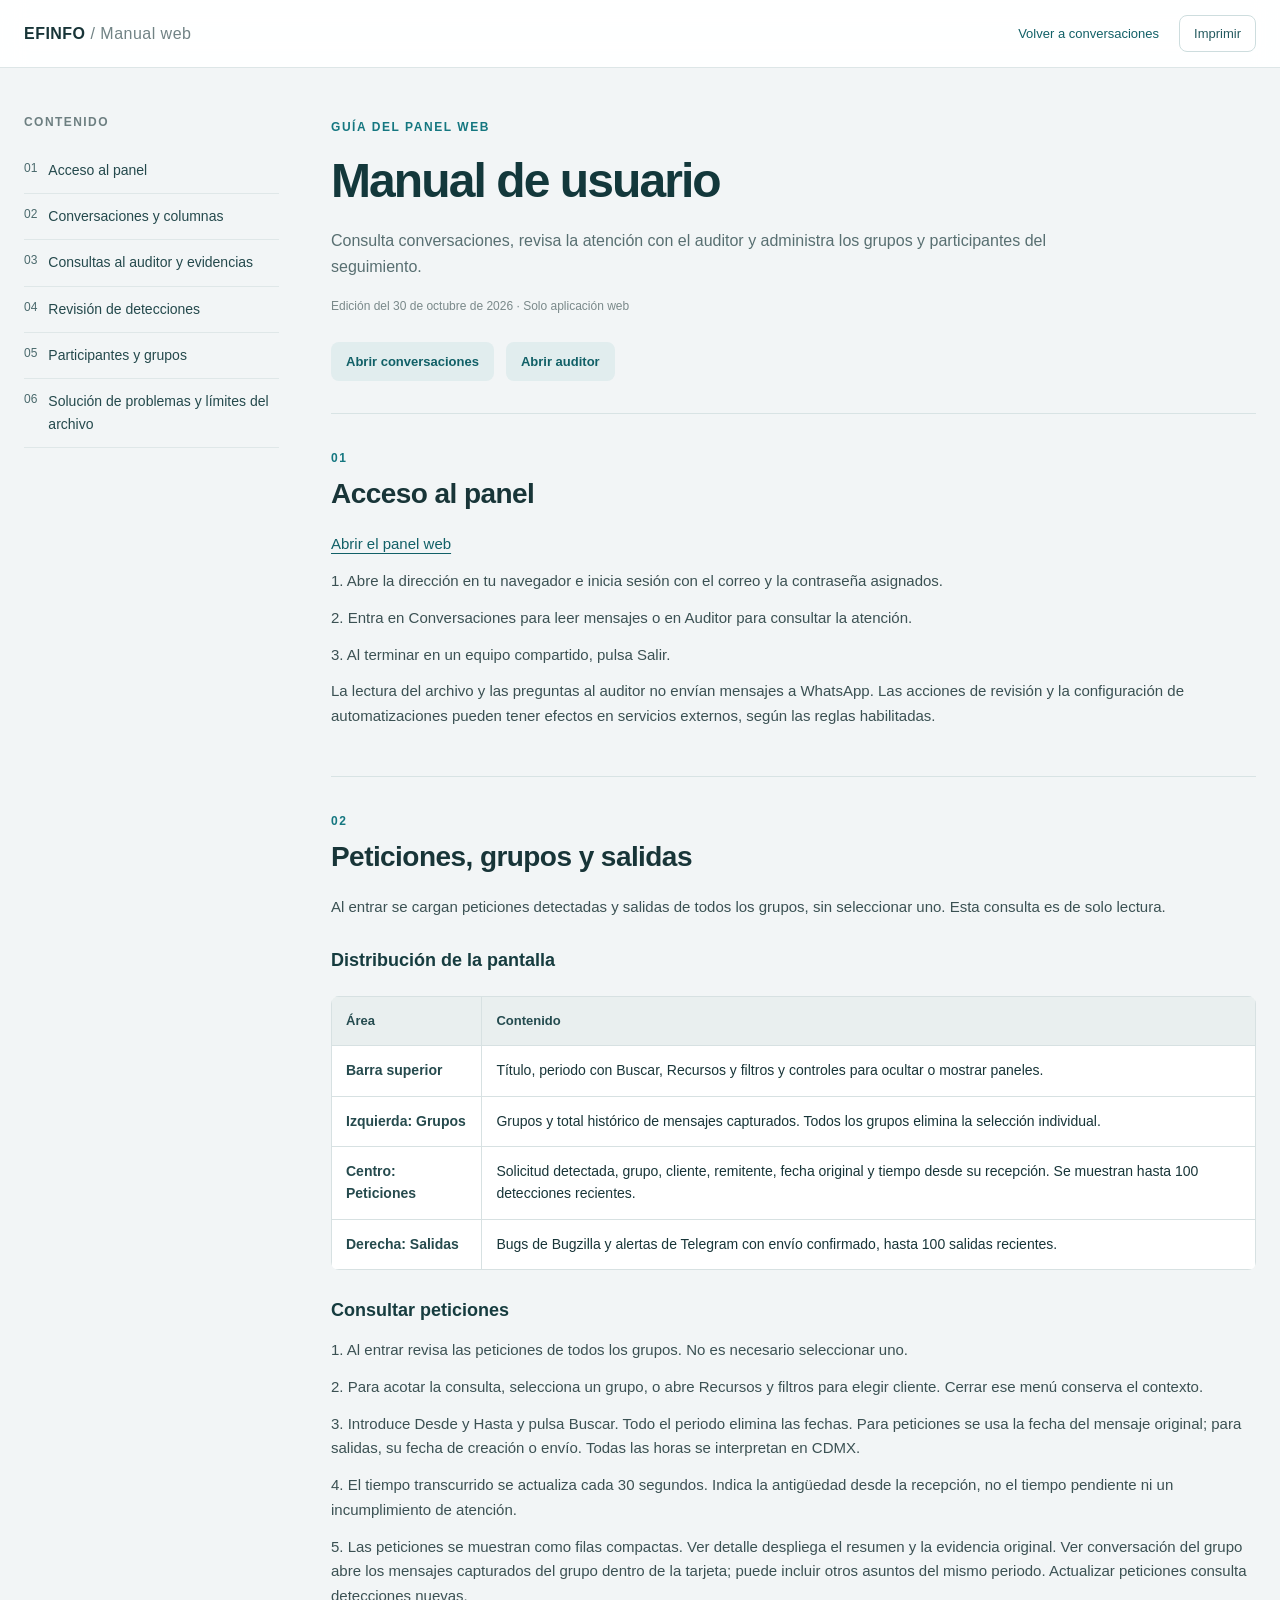
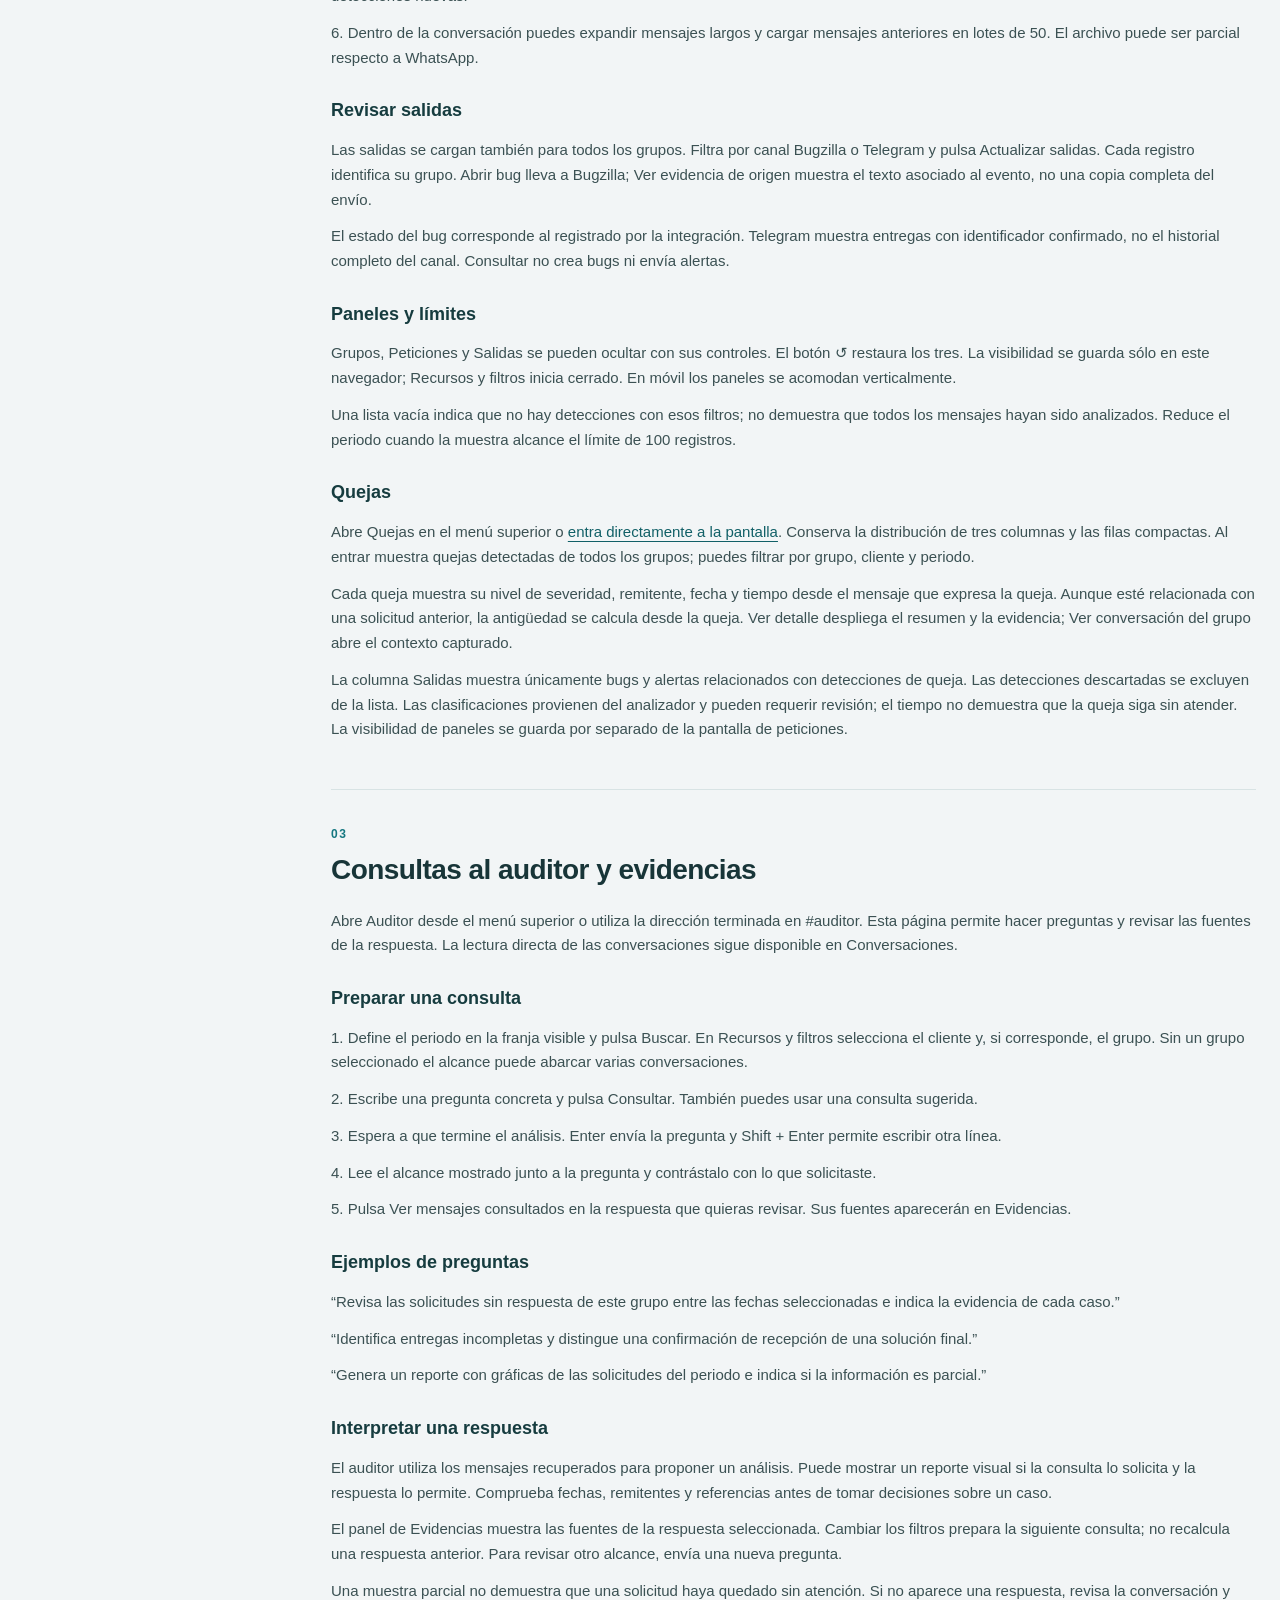
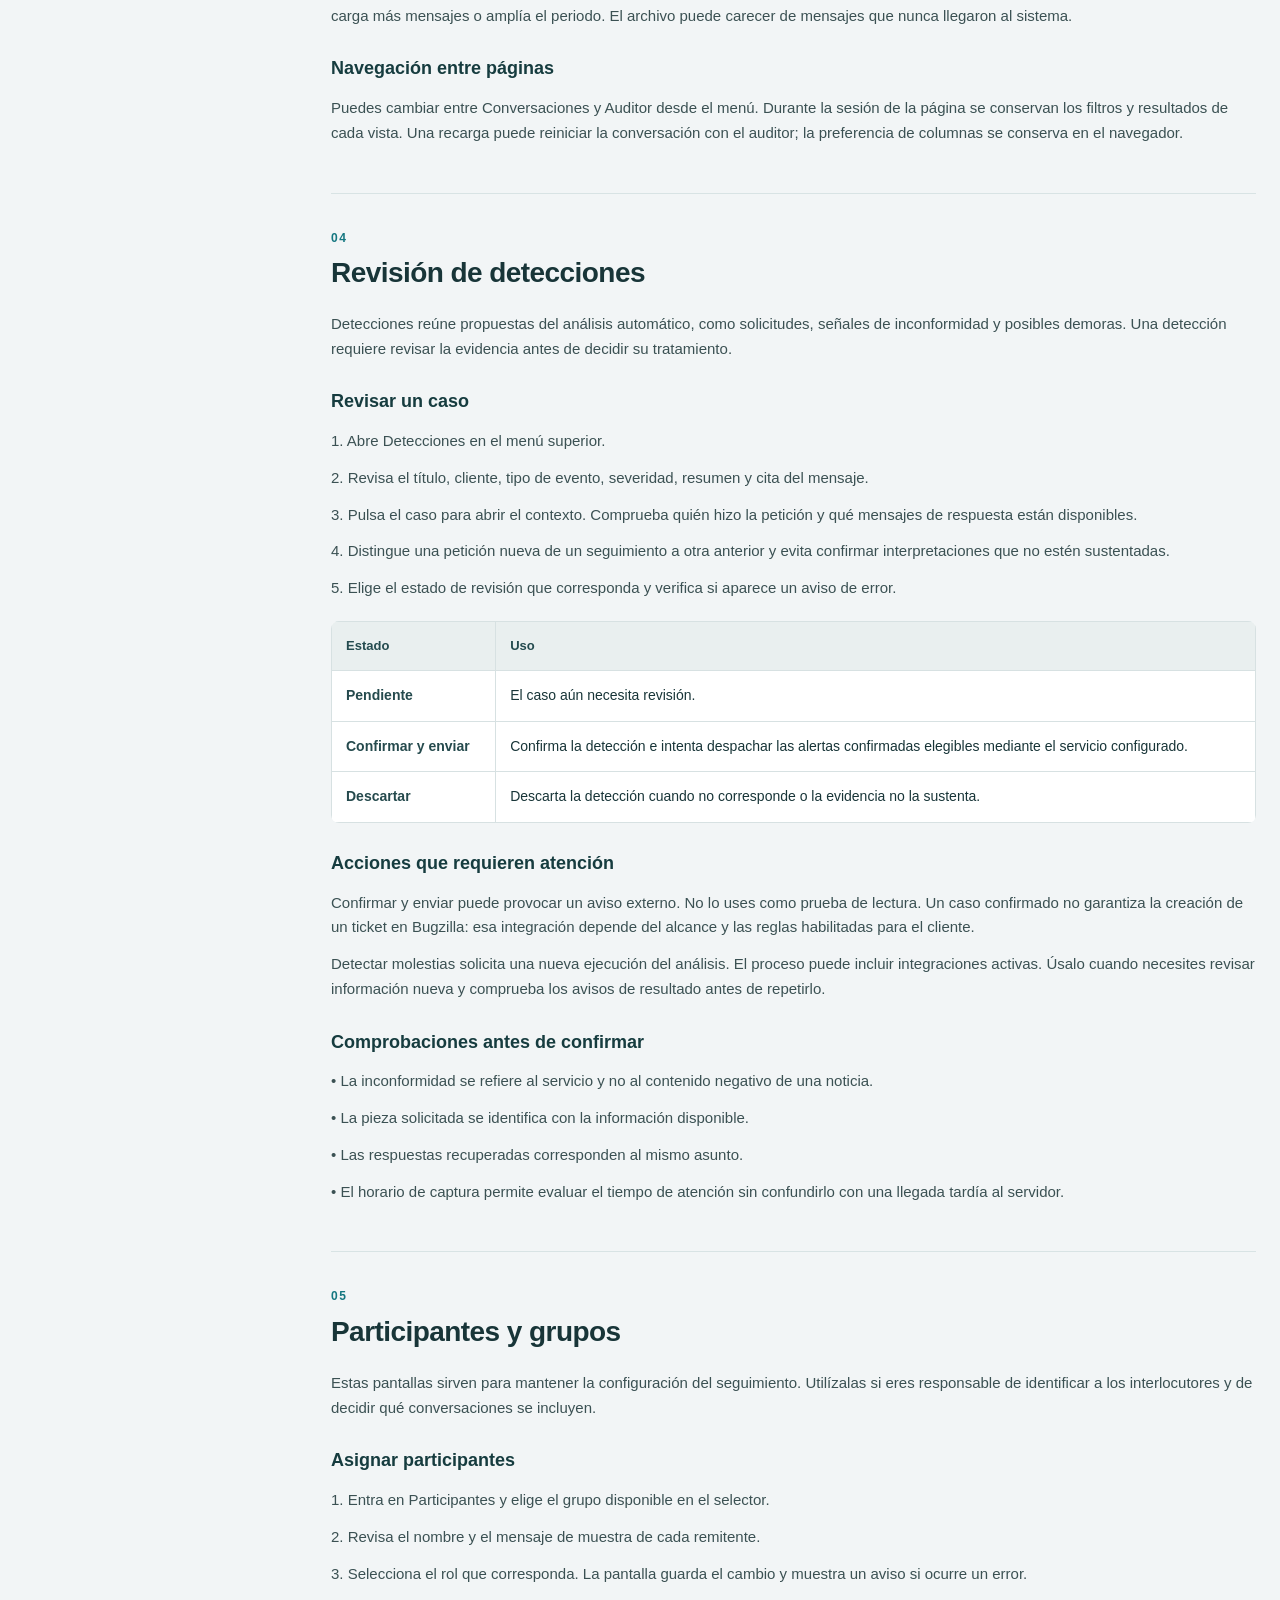
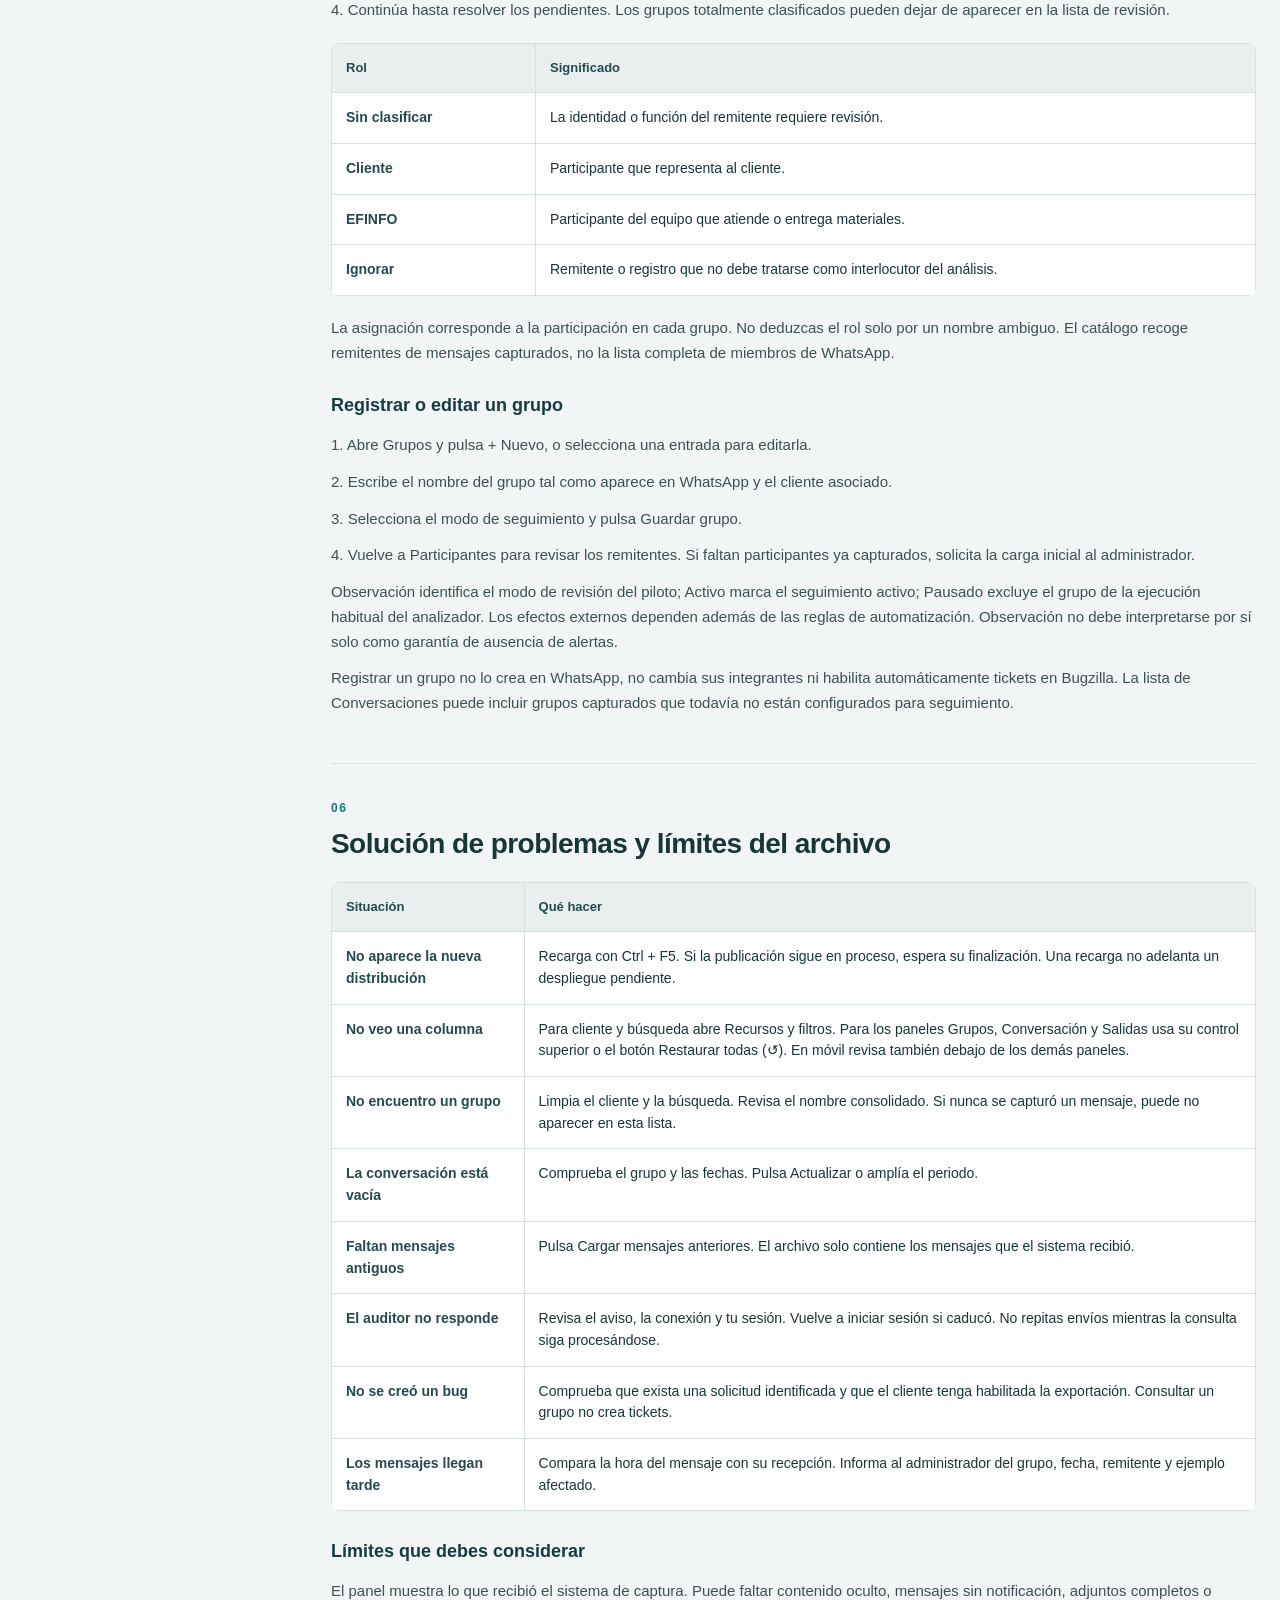
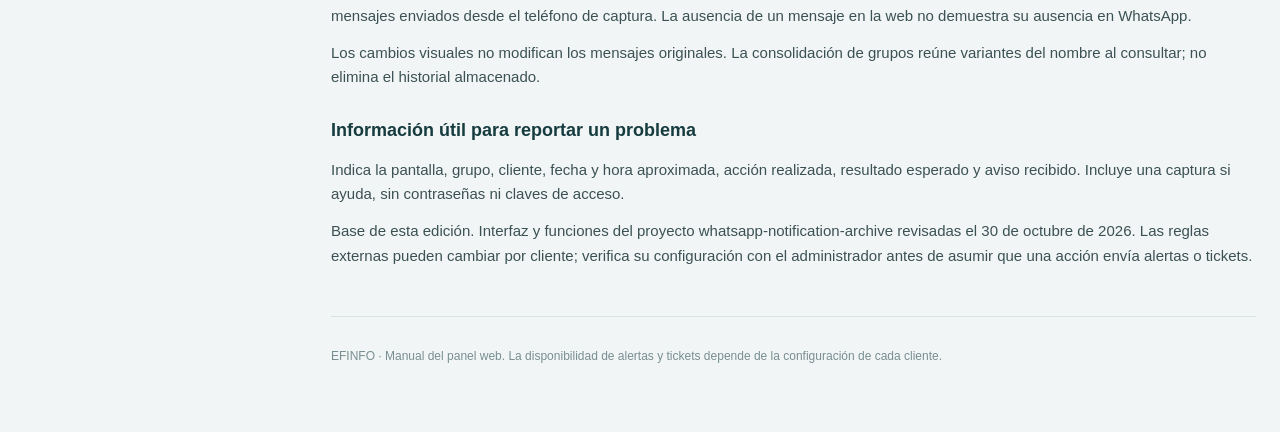
==== manual.html @ 43c1fde4 "Publish complaints screen and updated manual" ====
<!doctype html>
<html lang="es"><head><meta charset="utf-8"><meta name="viewport" content="width=device-width,initial-scale=1"><meta name="description" content="Manual de usuario del panel web EFINFO de conversaciones y auditoría de atención."><title>Manual de usuario web · EFINFO</title>
<style>
:root{font-family:Inter,Segoe UI,Arial,sans-serif;color:#183538;background:#f2f5f6;line-height:1.65;scroll-behavior:smooth;scroll-padding-top:90px}*{box-sizing:border-box}body{margin:0}a{color:#116067;text-underline-offset:4px}button{font:inherit;cursor:pointer}a:focus-visible,button:focus-visible,summary:focus-visible,[tabindex]:focus-visible{outline:3px solid #127b84;outline-offset:4px}.skip{position:absolute;left:-9999px}.skip:focus{left:20px;top:12px;background:#fff;z-index:10;padding:10px}.topbar{position:sticky;top:0;z-index:3;background:#ffffffed;backdrop-filter:blur(12px);border-bottom:1px solid #dde6e7;padding:15px max(24px,calc((100vw - 1320px)/2));display:flex;align-items:center;justify-content:space-between;gap:20px}.brand{font-weight:800;letter-spacing:.03em}.topbar a{font-size:13px;text-decoration:none}.topbar div:last-child{display:flex;gap:20px;align-items:center}.print{border:1px solid #cdddde;background:#fff;color:#23595e;border-radius:8px;padding:7px 14px;font-size:13px}.layout{max-width:1320px;margin:auto;padding:45px 24px 65px;display:grid;grid-template-columns:255px minmax(0,1fr);gap:52px}.sidebar{position:sticky;top:105px;align-self:start}.sidebar h2{font-size:12px;text-transform:uppercase;letter-spacing:.12em;color:#6d7f81;margin:0 0 15px}.sidebar a{display:flex;gap:11px;padding:11px 0;font-size:12px;text-decoration:none;border-bottom:1px solid #dfe7e8;color:#4a696c}.sidebar a span{font-size:14px;color:#24494c}.hero{padding-bottom:32px;border-bottom:1px solid #d8e3e4}.eyebrow,.section-index{font-size:12px;font-weight:700;letter-spacing:.13em;text-transform:uppercase;color:#157780}.hero h1{font-size:clamp(32px,4vw,48px);line-height:1.13;letter-spacing:-.04em;margin:14px 0 20px;color:#13383b}.hero p{max-width:740px;color:#586f71;font-size:16px}.edition{font-size:12px!important;color:#7a898a!important}.hero-links{display:flex;gap:12px;flex-wrap:wrap;margin-top:25px}.hero-links a{padding:9px 15px;border-radius:8px;background:#e1edee;text-decoration:none;font-size:13px;font-weight:700}main{min-width:0}section{padding:35px 0;border-bottom:1px solid #d8e3e4}section h2{font-size:28px;line-height:1.2;letter-spacing:-.02em;margin:0 0 22px}section h3{font-size:18px;margin:26px 0 10px;color:#163c3f}section p{font-size:15px;margin:12px 0;color:#3b5153}.section-index{margin:0 0 8px!important;color:#157780!important}table{width:100%;border-collapse:collapse;font-size:14px;line-height:1.55;background:white}th,td{text-align:left;vertical-align:top;padding:14px;border:1px solid #d7e1e2}th{background:#e9efef;color:#244b4f;font-size:13px}td:first-child{min-width:135px;font-weight:600;color:#254a4d}.table-scroll{overflow-x:auto;margin:20px 0;border-radius:8px}.mobile-toc{display:none}footer{margin-top:30px;font-size:12px;color:#788e90}@media(max-width:900px){.layout{grid-template-columns:1fr;padding:25px 18px;gap:25px}.sidebar{display:none}.mobile-toc{display:block;background:#fff;border:1px solid #dce5e6;border-radius:10px;padding:12px 16px;margin:22px 0}.mobile-toc summary{font-size:14px;font-weight:700;cursor:pointer}.mobile-toc a{display:block;margin:10px 0;font-size:14px}section{padding:28px 0}.topbar{padding:13px 18px}.topbar div:last-child{gap:12px}.hero h1{font-size:34px}section h2{font-size:24px}th,td{padding:11px}}@media print{body{background:#fff}.topbar,.sidebar,.mobile-toc,.hero-links,.skip{display:none}.layout{display:block;padding:0;max-width:none}.hero h1{font-size:28px}section{break-inside:auto;padding:20px 0}section h2,section h3{break-after:avoid}tr{break-inside:avoid}a{color:#000}section p{font-size:11pt}.table-scroll{overflow:visible}footer{font-size:9pt}}
</style></head><body><a class="skip" href="#contenido">Saltar al contenido</a><header class="topbar"><div class="brand">EFINFO <span style="font-weight:400;color:#718385"> / Manual web</span></div><div><a href="./#conversaciones">Volver a conversaciones</a><button class="print" onclick="window.print()">Imprimir</button></div></header><div class="layout"><nav class="sidebar" aria-label="Contenido del manual"><h2>Contenido</h2><a href="#acceso">01 <span>Acceso al panel</span></a><a href="#conversaciones">02 <span>Conversaciones y columnas</span></a><a href="#auditor">03 <span>Consultas al auditor y evidencias</span></a><a href="#detecciones">04 <span>Revisión de detecciones</span></a><a href="#administracion">05 <span>Participantes y grupos</span></a><a href="#ayuda">06 <span>Solución de problemas y límites del archivo</span></a></nav><main id="contenido"><header class="hero"><span class="eyebrow">Guía del panel web</span><h1>Manual de usuario</h1><p>Consulta conversaciones, revisa la atención con el auditor y administra los grupos y participantes del seguimiento.</p><p class="edition">Edición del 30 de octubre de 2026 · Solo aplicación web</p><div class="hero-links"><a href="./#conversaciones">Abrir conversaciones</a><a href="./#auditor">Abrir auditor</a></div></header><details class="mobile-toc"><summary>Contenido del manual</summary><a href="#acceso">01 <span>Acceso al panel</span></a><a href="#conversaciones">02 <span>Conversaciones y columnas</span></a><a href="#auditor">03 <span>Consultas al auditor y evidencias</span></a><a href="#detecciones">04 <span>Revisión de detecciones</span></a><a href="#administracion">05 <span>Participantes y grupos</span></a><a href="#ayuda">06 <span>Solución de problemas y límites del archivo</span></a></details><section id="acceso" aria-labelledby="title-acceso"><p class="section-index">01</p><h2 id="title-acceso">Acceso al panel</h2><p><a href="./">Abrir el panel web</a></p><p>1.  Abre la dirección en tu navegador e inicia sesión con el correo y la contraseña asignados.</p><p>2.  Entra en Conversaciones para leer mensajes o en Auditor para consultar la atención.</p><p>3.  Al terminar en un equipo compartido, pulsa Salir.</p><p>La lectura del archivo y las preguntas al auditor no envían mensajes a WhatsApp. Las acciones de revisión y la configuración de automatizaciones pueden tener efectos en servicios externos, según las reglas habilitadas.</p></section><section id="conversaciones" aria-labelledby="title-conversaciones"><p class="section-index">02</p><h2 id="title-conversaciones">Peticiones, grupos y salidas</h2><p>Al entrar se cargan peticiones detectadas y salidas de todos los grupos, sin seleccionar uno. Esta consulta es de solo lectura.</p><h3>Distribución de la pantalla</h3><div class="table-scroll" tabindex="0"><table><thead><tr><th>Área</th><th>Contenido</th></tr></thead><tbody><tr><td>Barra superior</td><td>Título, periodo con Buscar, Recursos y filtros y controles para ocultar o mostrar paneles.</td></tr><tr><td>Izquierda: Grupos</td><td>Grupos y total histórico de mensajes capturados. Todos los grupos elimina la selección individual.</td></tr><tr><td>Centro: Peticiones</td><td>Solicitud detectada, grupo, cliente, remitente, fecha original y tiempo desde su recepción. Se muestran hasta 100 detecciones recientes.</td></tr><tr><td>Derecha: Salidas</td><td>Bugs de Bugzilla y alertas de Telegram con envío confirmado, hasta 100 salidas recientes.</td></tr></tbody></table></div><h3>Consultar peticiones</h3><p>1. Al entrar revisa las peticiones de todos los grupos. No es necesario seleccionar uno.</p><p>2. Para acotar la consulta, selecciona un grupo, o abre Recursos y filtros para elegir cliente. Cerrar ese menú conserva el contexto.</p><p>3. Introduce Desde y Hasta y pulsa Buscar. Todo el periodo elimina las fechas. Para peticiones se usa la fecha del mensaje original; para salidas, su fecha de creación o envío. Todas las horas se interpretan en CDMX.</p><p>4. El tiempo transcurrido se actualiza cada 30 segundos. Indica la antigüedad desde la recepción, no el tiempo pendiente ni un incumplimiento de atención.</p><p>5. Las peticiones se muestran como filas compactas. Ver detalle despliega el resumen y la evidencia original. Ver conversación del grupo abre los mensajes capturados del grupo dentro de la tarjeta; puede incluir otros asuntos del mismo periodo. Actualizar peticiones consulta detecciones nuevas.</p><p>6. Dentro de la conversación puedes expandir mensajes largos y cargar mensajes anteriores en lotes de 50. El archivo puede ser parcial respecto a WhatsApp.</p><h3>Revisar salidas</h3><p>Las salidas se cargan también para todos los grupos. Filtra por canal Bugzilla o Telegram y pulsa Actualizar salidas. Cada registro identifica su grupo. Abrir bug lleva a Bugzilla; Ver evidencia de origen muestra el texto asociado al evento, no una copia completa del envío.</p><p>El estado del bug corresponde al registrado por la integración. Telegram muestra entregas con identificador confirmado, no el historial completo del canal. Consultar no crea bugs ni envía alertas.</p><h3>Paneles y límites</h3><p>Grupos, Peticiones y Salidas se pueden ocultar con sus controles. El botón ↺ restaura los tres. La visibilidad se guarda sólo en este navegador; Recursos y filtros inicia cerrado. En móvil los paneles se acomodan verticalmente.</p><p>Una lista vacía indica que no hay detecciones con esos filtros; no demuestra que todos los mensajes hayan sido analizados. Reduce el periodo cuando la muestra alcance el límite de 100 registros.</p><h3>Quejas</h3><p>Abre Quejas en el menú superior o <a href="./#quejas">entra directamente a la pantalla</a>. Conserva la distribución de tres columnas y las filas compactas. Al entrar muestra quejas detectadas de todos los grupos; puedes filtrar por grupo, cliente y periodo.</p><p>Cada queja muestra su nivel de severidad, remitente, fecha y tiempo desde el mensaje que expresa la queja. Aunque esté relacionada con una solicitud anterior, la antigüedad se calcula desde la queja. Ver detalle despliega el resumen y la evidencia; Ver conversación del grupo abre el contexto capturado.</p><p>La columna Salidas muestra únicamente bugs y alertas relacionados con detecciones de queja. Las detecciones descartadas se excluyen de la lista. Las clasificaciones provienen del analizador y pueden requerir revisión; el tiempo no demuestra que la queja siga sin atender. La visibilidad de paneles se guarda por separado de la pantalla de peticiones.</p></section><section id="auditor" aria-labelledby="title-auditor"><p class="section-index">03</p><h2 id="title-auditor">Consultas al auditor y evidencias</h2><p>Abre Auditor desde el menú superior o utiliza la dirección terminada en #auditor. Esta página permite hacer preguntas y revisar las fuentes de la respuesta. La lectura directa de las conversaciones sigue disponible en Conversaciones.</p><h3>Preparar una consulta</h3><p>1.  Define el periodo en la franja visible y pulsa Buscar. En Recursos y filtros selecciona el cliente y, si corresponde, el grupo. Sin un grupo seleccionado el alcance puede abarcar varias conversaciones.</p><p>2.  Escribe una pregunta concreta y pulsa Consultar. También puedes usar una consulta sugerida.</p><p>3.  Espera a que termine el análisis. Enter envía la pregunta y Shift + Enter permite escribir otra línea.</p><p>4.  Lee el alcance mostrado junto a la pregunta y contrástalo con lo que solicitaste.</p><p>5.  Pulsa Ver mensajes consultados en la respuesta que quieras revisar. Sus fuentes aparecerán en Evidencias.</p><h3>Ejemplos de preguntas</h3><p>“Revisa las solicitudes sin respuesta de este grupo entre las fechas seleccionadas e indica la evidencia de cada caso.”</p><p>“Identifica entregas incompletas y distingue una confirmación de recepción de una solución final.”</p><p>“Genera un reporte con gráficas de las solicitudes del periodo e indica si la información es parcial.”</p><h3>Interpretar una respuesta</h3><p>El auditor utiliza los mensajes recuperados para proponer un análisis. Puede mostrar un reporte visual si la consulta lo solicita y la respuesta lo permite. Comprueba fechas, remitentes y referencias antes de tomar decisiones sobre un caso.</p><p>El panel de Evidencias muestra las fuentes de la respuesta seleccionada. Cambiar los filtros prepara la siguiente consulta; no recalcula una respuesta anterior. Para revisar otro alcance, envía una nueva pregunta.</p><p>Una muestra parcial no demuestra que una solicitud haya quedado sin atención. Si no aparece una respuesta, revisa la conversación y carga más mensajes o amplía el periodo. El archivo puede carecer de mensajes que nunca llegaron al sistema.</p><h3>Navegación entre páginas</h3><p>Puedes cambiar entre Conversaciones y Auditor desde el menú. Durante la sesión de la página se conservan los filtros y resultados de cada vista. Una recarga puede reiniciar la conversación con el auditor; la preferencia de columnas se conserva en el navegador.</p></section><section id="detecciones" aria-labelledby="title-detecciones"><p class="section-index">04</p><h2 id="title-detecciones">Revisión de detecciones</h2><p>Detecciones reúne propuestas del análisis automático, como solicitudes, señales de inconformidad y posibles demoras. Una detección requiere revisar la evidencia antes de decidir su tratamiento.</p><h3>Revisar un caso</h3><p>1.  Abre Detecciones en el menú superior.</p><p>2.  Revisa el título, cliente, tipo de evento, severidad, resumen y cita del mensaje.</p><p>3.  Pulsa el caso para abrir el contexto. Comprueba quién hizo la petición y qué mensajes de respuesta están disponibles.</p><p>4.  Distingue una petición nueva de un seguimiento a otra anterior y evita confirmar interpretaciones que no estén sustentadas.</p><p>5.  Elige el estado de revisión que corresponda y verifica si aparece un aviso de error.</p><div class="table-scroll" tabindex="0"><table><thead><tr><th scope="col">Estado</th><th scope="col">Uso</th></tr></thead><tbody><tr><td>Pendiente</td><td>El caso aún necesita revisión.</td></tr><tr><td>Confirmar y enviar</td><td>Confirma la detección e intenta despachar las alertas confirmadas elegibles mediante el servicio configurado.</td></tr><tr><td>Descartar</td><td>Descarta la detección cuando no corresponde o la evidencia no la sustenta.</td></tr></tbody></table></div><h3>Acciones que requieren atención</h3><p>Confirmar y enviar puede provocar un aviso externo. No lo uses como prueba de lectura. Un caso confirmado no garantiza la creación de un ticket en Bugzilla: esa integración depende del alcance y las reglas habilitadas para el cliente.</p><p>Detectar molestias solicita una nueva ejecución del análisis. El proceso puede incluir integraciones activas. Úsalo cuando necesites revisar información nueva y comprueba los avisos de resultado antes de repetirlo.</p><h3>Comprobaciones antes de confirmar</h3><p>• La inconformidad se refiere al servicio y no al contenido negativo de una noticia.</p><p>• La pieza solicitada se identifica con la información disponible.</p><p>• Las respuestas recuperadas corresponden al mismo asunto.</p><p>• El horario de captura permite evaluar el tiempo de atención sin confundirlo con una llegada tardía al servidor.</p></section><section id="administracion" aria-labelledby="title-administracion"><p class="section-index">05</p><h2 id="title-administracion">Participantes y grupos</h2><p>Estas pantallas sirven para mantener la configuración del seguimiento. Utilízalas si eres responsable de identificar a los interlocutores y de decidir qué conversaciones se incluyen.</p><h3>Asignar participantes</h3><p>1.  Entra en Participantes y elige el grupo disponible en el selector.</p><p>2.  Revisa el nombre y el mensaje de muestra de cada remitente.</p><p>3.  Selecciona el rol que corresponda. La pantalla guarda el cambio y muestra un aviso si ocurre un error.</p><p>4.  Continúa hasta resolver los pendientes. Los grupos totalmente clasificados pueden dejar de aparecer en la lista de revisión.</p><div class="table-scroll" tabindex="0"><table><thead><tr><th scope="col">Rol</th><th scope="col">Significado</th></tr></thead><tbody><tr><td>Sin clasificar</td><td>La identidad o función del remitente requiere revisión.</td></tr><tr><td>Cliente</td><td>Participante que representa al cliente.</td></tr><tr><td>EFINFO</td><td>Participante del equipo que atiende o entrega materiales.</td></tr><tr><td>Ignorar</td><td>Remitente o registro que no debe tratarse como interlocutor del análisis.</td></tr></tbody></table></div><p>La asignación corresponde a la participación en cada grupo. No deduzcas el rol solo por un nombre ambiguo. El catálogo recoge remitentes de mensajes capturados, no la lista completa de miembros de WhatsApp.</p><h3>Registrar o editar un grupo</h3><p>1.  Abre Grupos y pulsa + Nuevo, o selecciona una entrada para editarla.</p><p>2.  Escribe el nombre del grupo tal como aparece en WhatsApp y el cliente asociado.</p><p>3.  Selecciona el modo de seguimiento y pulsa Guardar grupo.</p><p>4.  Vuelve a Participantes para revisar los remitentes. Si faltan participantes ya capturados, solicita la carga inicial al administrador.</p><p>Observación identifica el modo de revisión del piloto; Activo marca el seguimiento activo; Pausado excluye el grupo de la ejecución habitual del analizador. Los efectos externos dependen además de las reglas de automatización. Observación no debe interpretarse por sí solo como garantía de ausencia de alertas.</p><p>Registrar un grupo no lo crea en WhatsApp, no cambia sus integrantes ni habilita automáticamente tickets en Bugzilla. La lista de Conversaciones puede incluir grupos capturados que todavía no están configurados para seguimiento.</p></section><section id="ayuda" aria-labelledby="title-ayuda"><p class="section-index">06</p><h2 id="title-ayuda">Solución de problemas y límites del archivo</h2><div class="table-scroll" tabindex="0"><table><thead><tr><th scope="col">Situación</th><th scope="col">Qué hacer</th></tr></thead><tbody><tr><td>No aparece la nueva distribución</td><td>Recarga con Ctrl + F5. Si la publicación sigue en proceso, espera su finalización. Una recarga no adelanta un despliegue pendiente.</td></tr><tr><td>No veo una columna</td><td>Para cliente y búsqueda abre Recursos y filtros. Para los paneles Grupos, Conversación y Salidas usa su control superior o el botón Restaurar todas (↺). En móvil revisa también debajo de los demás paneles.</td></tr><tr><td>No encuentro un grupo</td><td>Limpia el cliente y la búsqueda. Revisa el nombre consolidado. Si nunca se capturó un mensaje, puede no aparecer en esta lista.</td></tr><tr><td>La conversación está vacía</td><td>Comprueba el grupo y las fechas. Pulsa Actualizar o amplía el periodo.</td></tr><tr><td>Faltan mensajes antiguos</td><td>Pulsa Cargar mensajes anteriores. El archivo solo contiene los mensajes que el sistema recibió.</td></tr><tr><td>El auditor no responde</td><td>Revisa el aviso, la conexión y tu sesión. Vuelve a iniciar sesión si caducó. No repitas envíos mientras la consulta siga procesándose.</td></tr><tr><td>No se creó un bug</td><td>Comprueba que exista una solicitud identificada y que el cliente tenga habilitada la exportación. Consultar un grupo no crea tickets.</td></tr><tr><td>Los mensajes llegan tarde</td><td>Compara la hora del mensaje con su recepción. Informa al administrador del grupo, fecha, remitente y ejemplo afectado.</td></tr></tbody></table></div><h3>Límites que debes considerar</h3><p>El panel muestra lo que recibió el sistema de captura. Puede faltar contenido oculto, mensajes sin notificación, adjuntos completos o mensajes enviados desde el teléfono de captura. La ausencia de un mensaje en la web no demuestra su ausencia en WhatsApp.</p><p>Los cambios visuales no modifican los mensajes originales. La consolidación de grupos reúne variantes del nombre al consultar; no elimina el historial almacenado.</p><h3>Información útil para reportar un problema</h3><p>Indica la pantalla, grupo, cliente, fecha y hora aproximada, acción realizada, resultado esperado y aviso recibido. Incluye una captura si ayuda, sin contraseñas ni claves de acceso.</p><p>Base de esta edición. Interfaz y funciones del proyecto whatsapp-notification-archive revisadas el 30 de octubre de 2026. Las reglas externas pueden cambiar por cliente; verifica su configuración con el administrador antes de asumir que una acción envía alertas o tickets.</p></section><footer>EFINFO · Manual del panel web. La disponibilidad de alertas y tickets depende de la configuración de cada cliente.</footer></main></div></body></html>
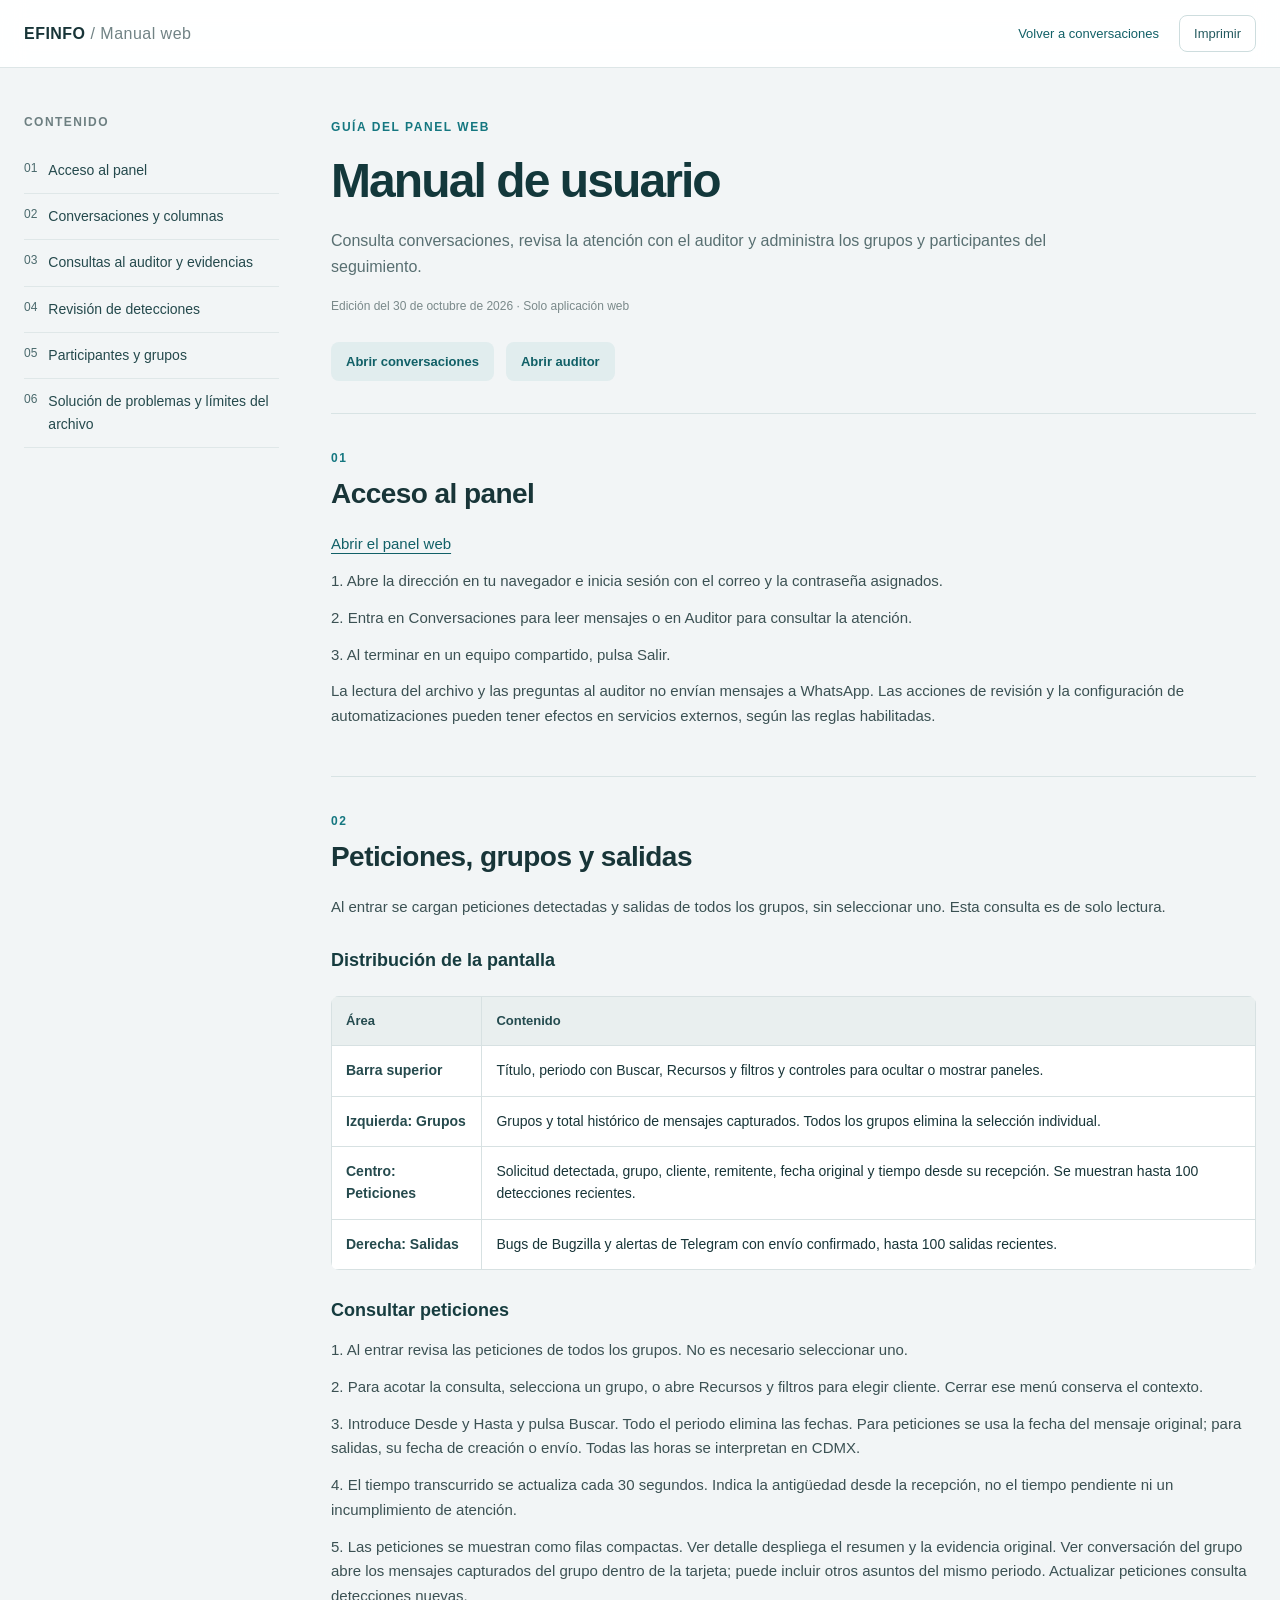
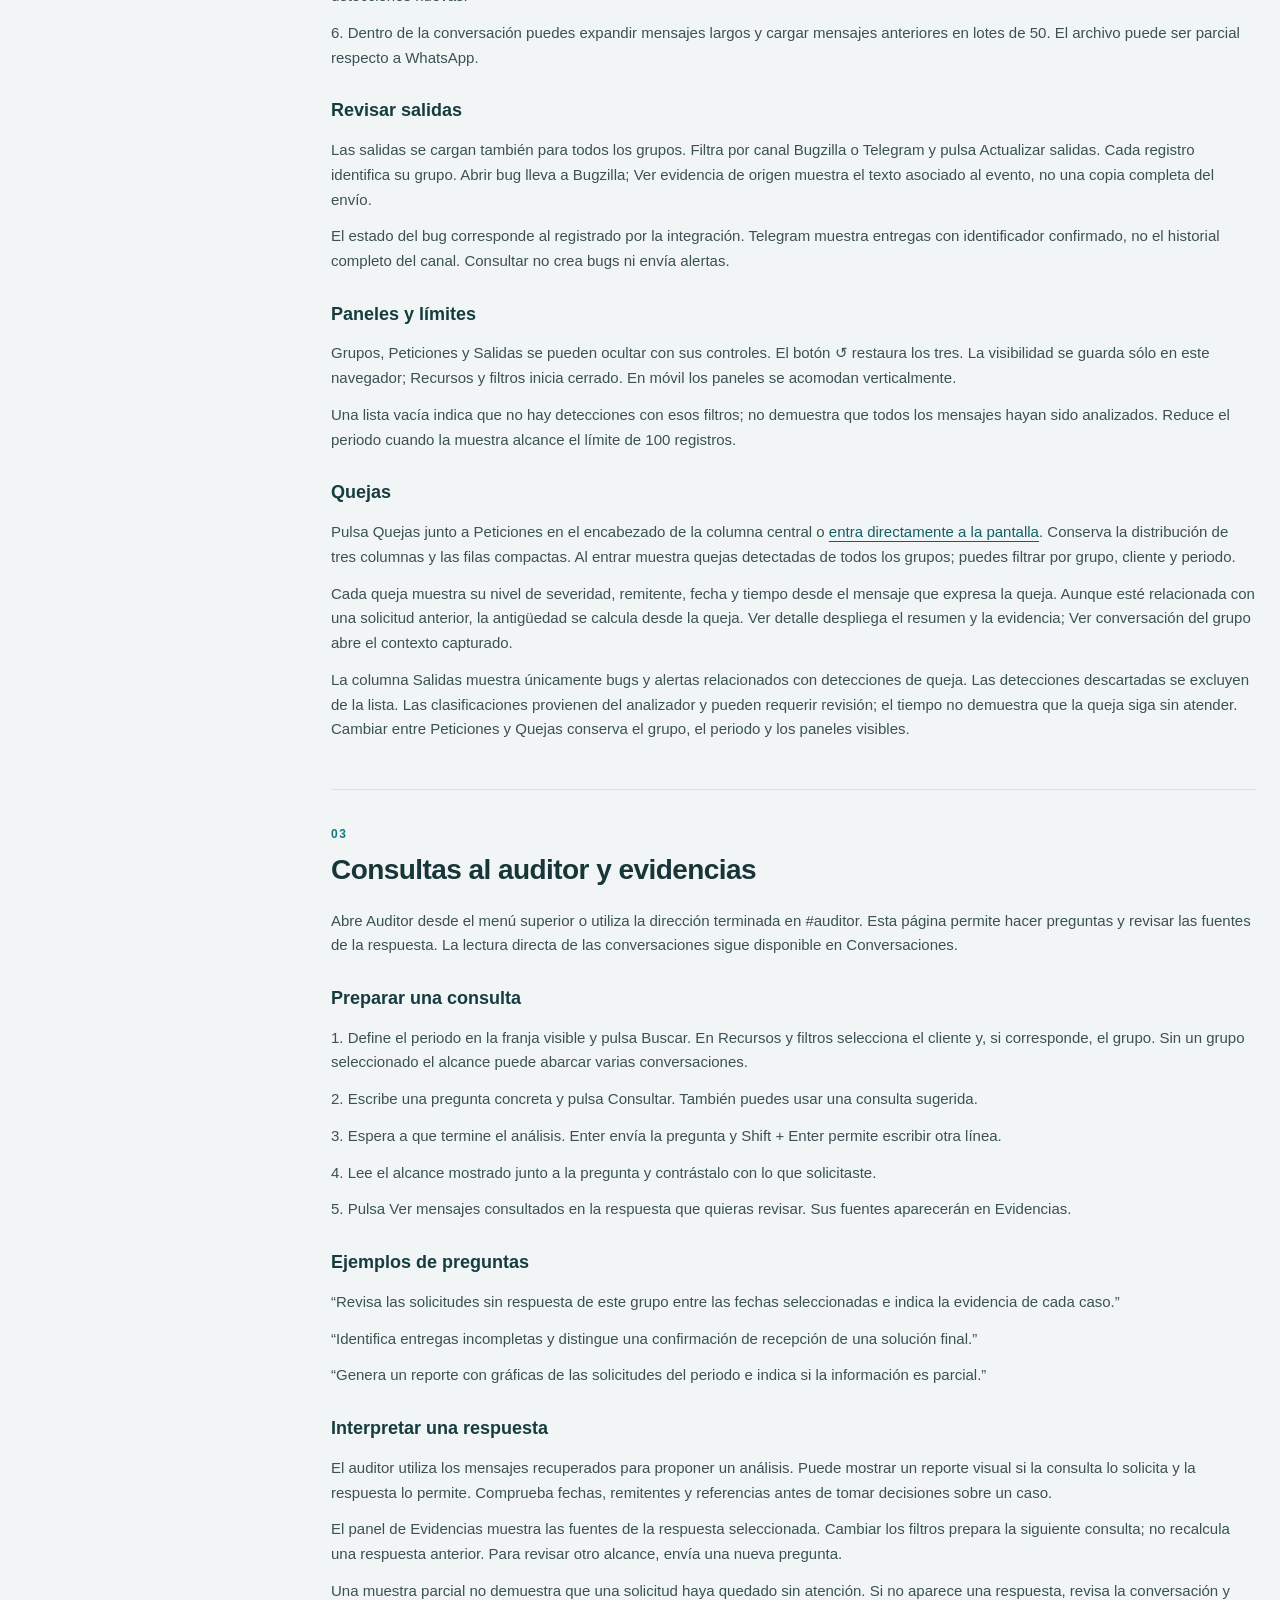
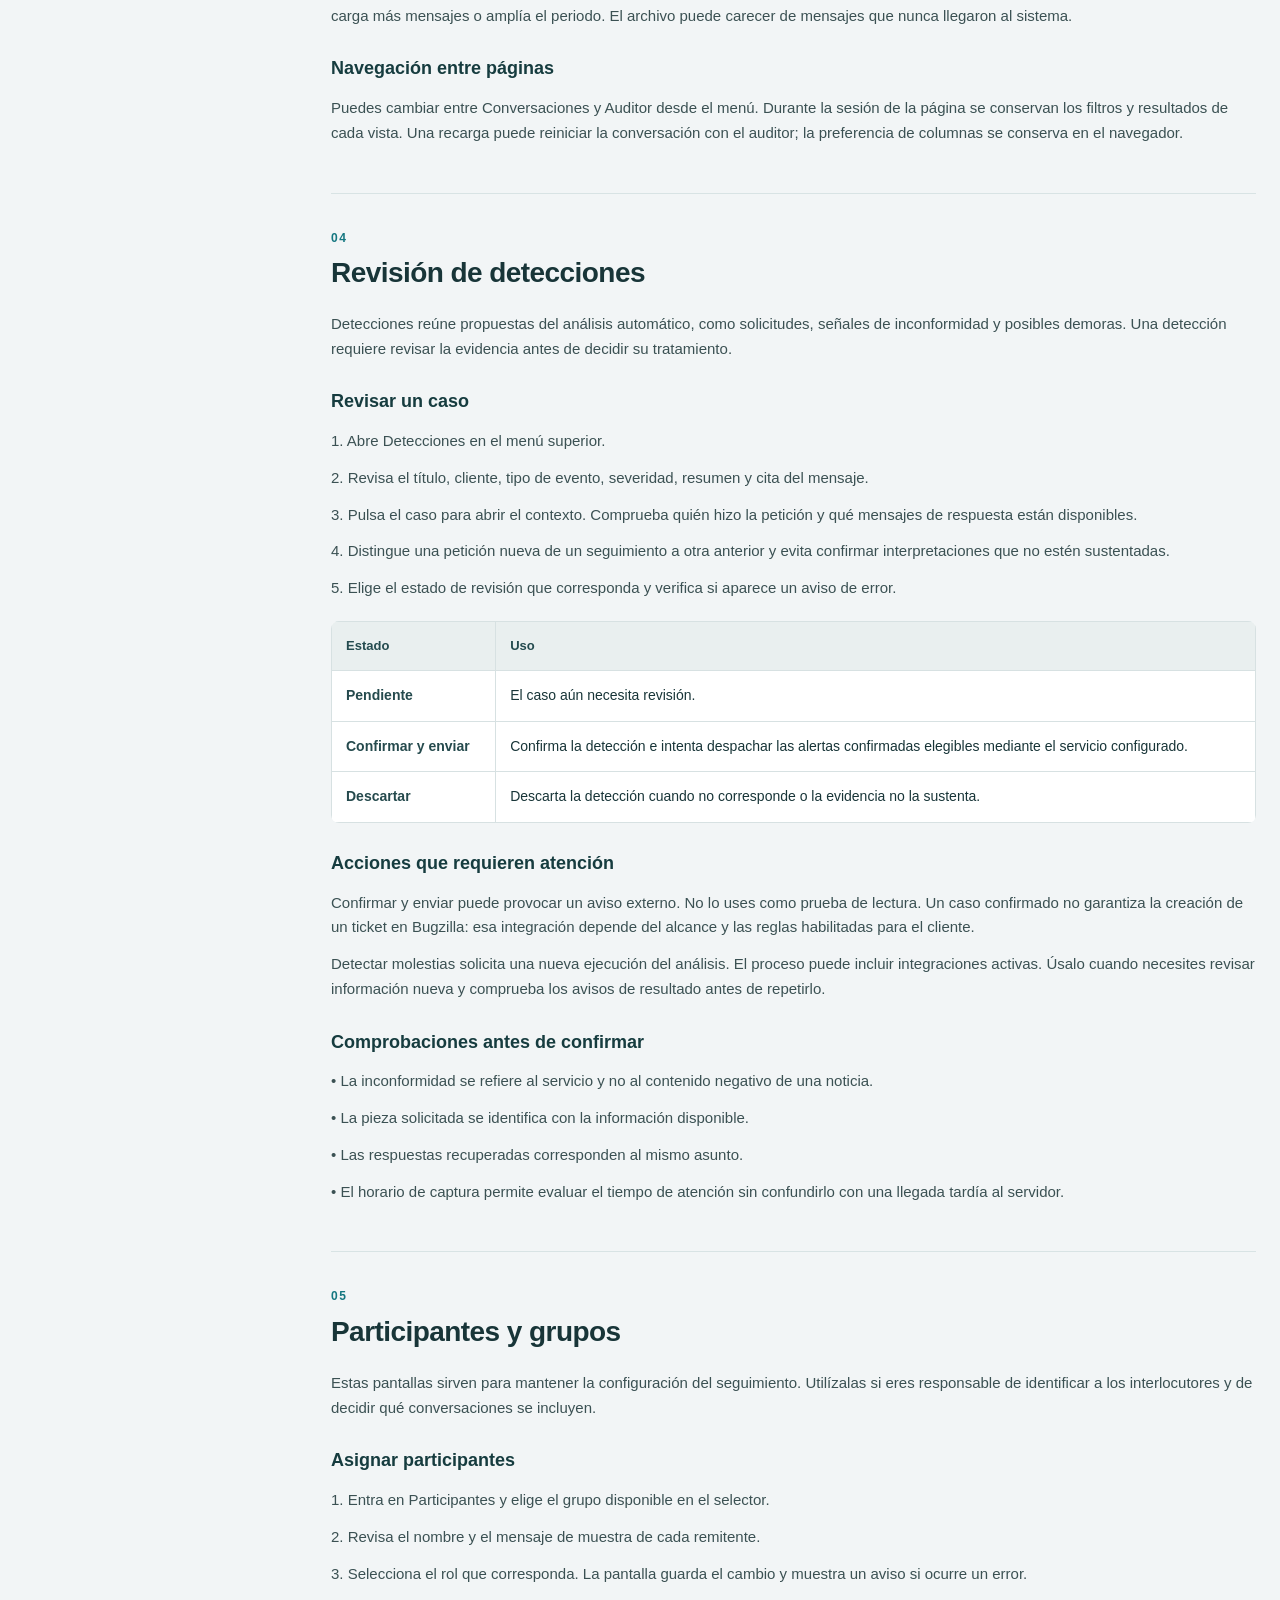
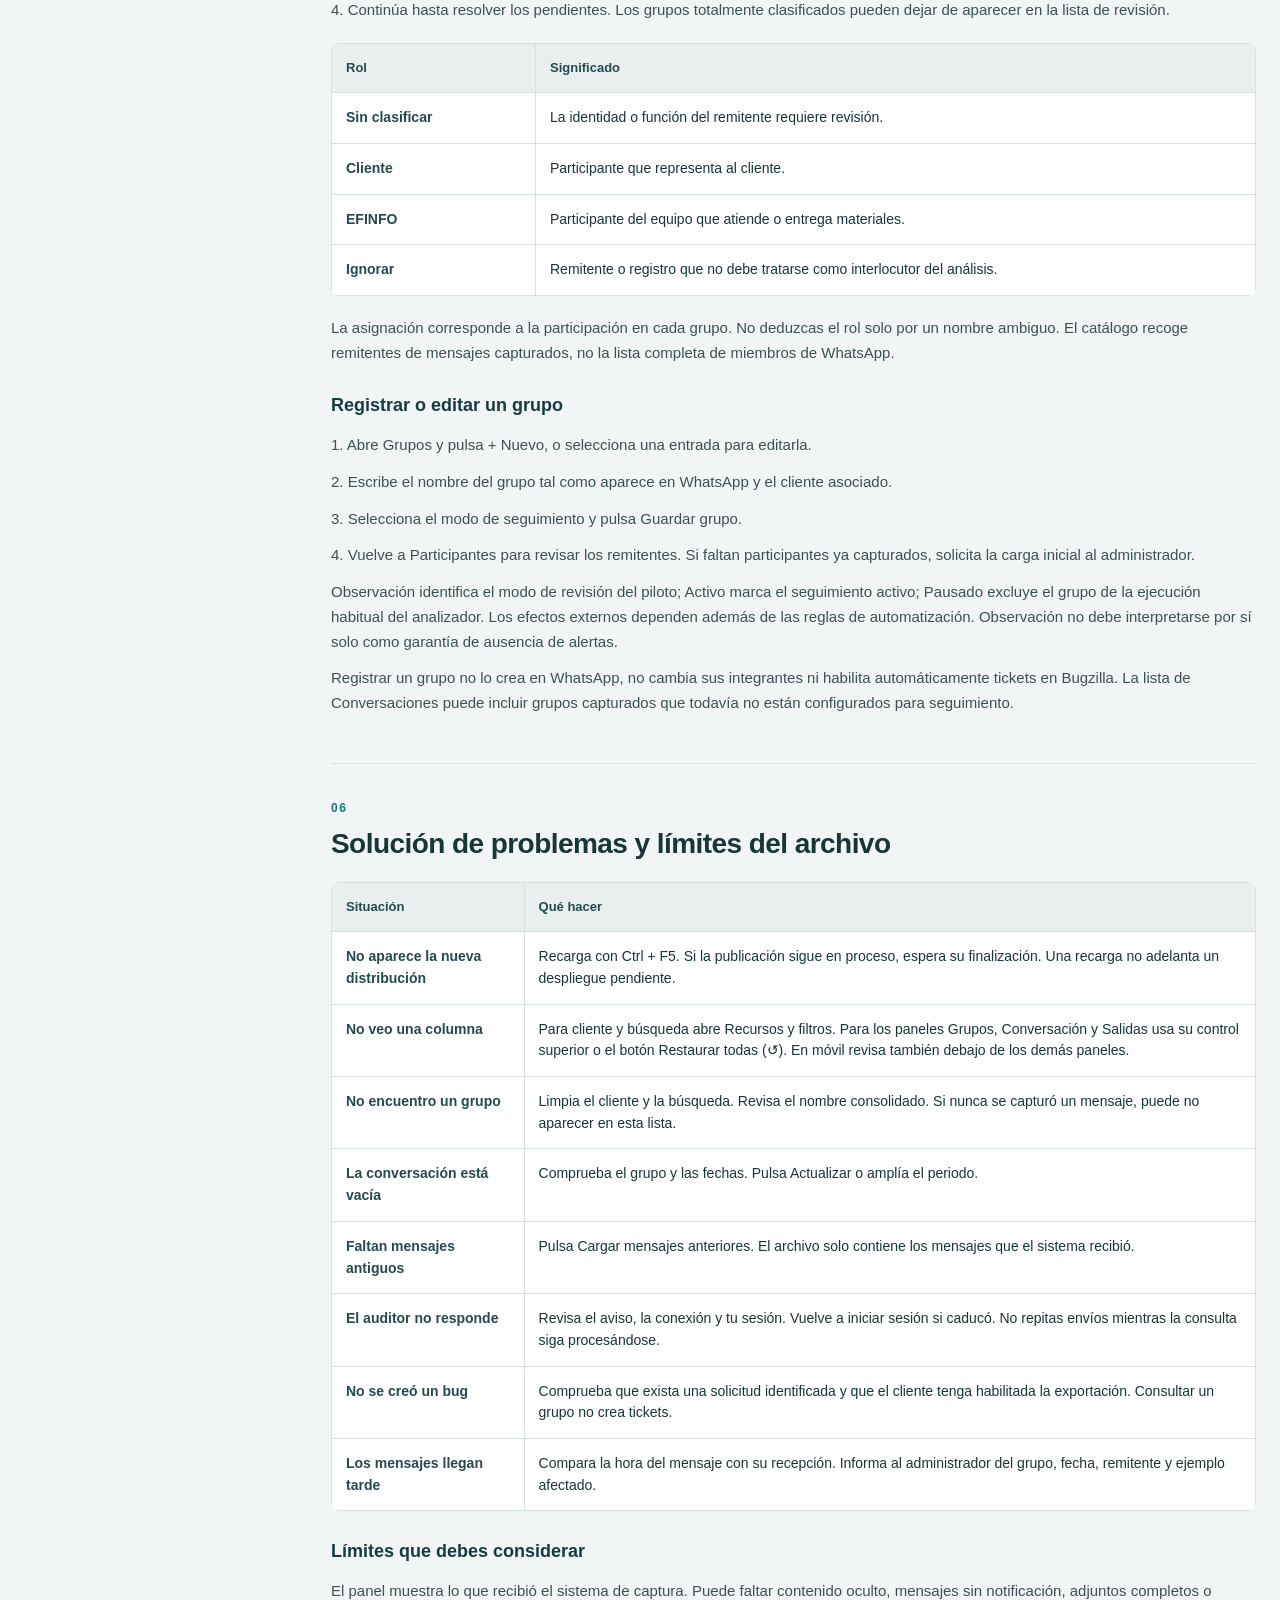
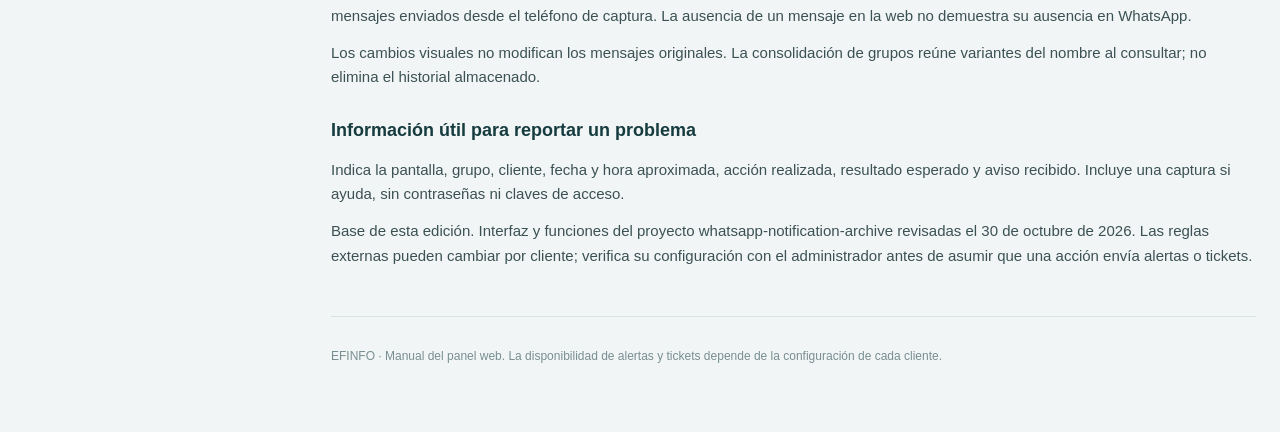
==== commit 2609971d: "Publish adjacent requests and complaints tabs" ====
--- a/manual.html
+++ b/manual.html
@@ -2,4 +2,4 @@
 <html lang="es"><head><meta charset="utf-8"><meta name="viewport" content="width=device-width,initial-scale=1"><meta name="description" content="Manual de usuario del panel web EFINFO de conversaciones y auditoría de atención."><title>Manual de usuario web · EFINFO</title>
 <style>
 :root{font-family:Inter,Segoe UI,Arial,sans-serif;color:#183538;background:#f2f5f6;line-height:1.65;scroll-behavior:smooth;scroll-padding-top:90px}*{box-sizing:border-box}body{margin:0}a{color:#116067;text-underline-offset:4px}button{font:inherit;cursor:pointer}a:focus-visible,button:focus-visible,summary:focus-visible,[tabindex]:focus-visible{outline:3px solid #127b84;outline-offset:4px}.skip{position:absolute;left:-9999px}.skip:focus{left:20px;top:12px;background:#fff;z-index:10;padding:10px}.topbar{position:sticky;top:0;z-index:3;background:#ffffffed;backdrop-filter:blur(12px);border-bottom:1px solid #dde6e7;padding:15px max(24px,calc((100vw - 1320px)/2));display:flex;align-items:center;justify-content:space-between;gap:20px}.brand{font-weight:800;letter-spacing:.03em}.topbar a{font-size:13px;text-decoration:none}.topbar div:last-child{display:flex;gap:20px;align-items:center}.print{border:1px solid #cdddde;background:#fff;color:#23595e;border-radius:8px;padding:7px 14px;font-size:13px}.layout{max-width:1320px;margin:auto;padding:45px 24px 65px;display:grid;grid-template-columns:255px minmax(0,1fr);gap:52px}.sidebar{position:sticky;top:105px;align-self:start}.sidebar h2{font-size:12px;text-transform:uppercase;letter-spacing:.12em;color:#6d7f81;margin:0 0 15px}.sidebar a{display:flex;gap:11px;padding:11px 0;font-size:12px;text-decoration:none;border-bottom:1px solid #dfe7e8;color:#4a696c}.sidebar a span{font-size:14px;color:#24494c}.hero{padding-bottom:32px;border-bottom:1px solid #d8e3e4}.eyebrow,.section-index{font-size:12px;font-weight:700;letter-spacing:.13em;text-transform:uppercase;color:#157780}.hero h1{font-size:clamp(32px,4vw,48px);line-height:1.13;letter-spacing:-.04em;margin:14px 0 20px;color:#13383b}.hero p{max-width:740px;color:#586f71;font-size:16px}.edition{font-size:12px!important;color:#7a898a!important}.hero-links{display:flex;gap:12px;flex-wrap:wrap;margin-top:25px}.hero-links a{padding:9px 15px;border-radius:8px;background:#e1edee;text-decoration:none;font-size:13px;font-weight:700}main{min-width:0}section{padding:35px 0;border-bottom:1px solid #d8e3e4}section h2{font-size:28px;line-height:1.2;letter-spacing:-.02em;margin:0 0 22px}section h3{font-size:18px;margin:26px 0 10px;color:#163c3f}section p{font-size:15px;margin:12px 0;color:#3b5153}.section-index{margin:0 0 8px!important;color:#157780!important}table{width:100%;border-collapse:collapse;font-size:14px;line-height:1.55;background:white}th,td{text-align:left;vertical-align:top;padding:14px;border:1px solid #d7e1e2}th{background:#e9efef;color:#244b4f;font-size:13px}td:first-child{min-width:135px;font-weight:600;color:#254a4d}.table-scroll{overflow-x:auto;margin:20px 0;border-radius:8px}.mobile-toc{display:none}footer{margin-top:30px;font-size:12px;color:#788e90}@media(max-width:900px){.layout{grid-template-columns:1fr;padding:25px 18px;gap:25px}.sidebar{display:none}.mobile-toc{display:block;background:#fff;border:1px solid #dce5e6;border-radius:10px;padding:12px 16px;margin:22px 0}.mobile-toc summary{font-size:14px;font-weight:700;cursor:pointer}.mobile-toc a{display:block;margin:10px 0;font-size:14px}section{padding:28px 0}.topbar{padding:13px 18px}.topbar div:last-child{gap:12px}.hero h1{font-size:34px}section h2{font-size:24px}th,td{padding:11px}}@media print{body{background:#fff}.topbar,.sidebar,.mobile-toc,.hero-links,.skip{display:none}.layout{display:block;padding:0;max-width:none}.hero h1{font-size:28px}section{break-inside:auto;padding:20px 0}section h2,section h3{break-after:avoid}tr{break-inside:avoid}a{color:#000}section p{font-size:11pt}.table-scroll{overflow:visible}footer{font-size:9pt}}
-</style></head><body><a class="skip" href="#contenido">Saltar al contenido</a><header class="topbar"><div class="brand">EFINFO <span style="font-weight:400;color:#718385"> / Manual web</span></div><div><a href="./#conversaciones">Volver a conversaciones</a><button class="print" onclick="window.print()">Imprimir</button></div></header><div class="layout"><nav class="sidebar" aria-label="Contenido del manual"><h2>Contenido</h2><a href="#acceso">01 <span>Acceso al panel</span></a><a href="#conversaciones">02 <span>Conversaciones y columnas</span></a><a href="#auditor">03 <span>Consultas al auditor y evidencias</span></a><a href="#detecciones">04 <span>Revisión de detecciones</span></a><a href="#administracion">05 <span>Participantes y grupos</span></a><a href="#ayuda">06 <span>Solución de problemas y límites del archivo</span></a></nav><main id="contenido"><header class="hero"><span class="eyebrow">Guía del panel web</span><h1>Manual de usuario</h1><p>Consulta conversaciones, revisa la atención con el auditor y administra los grupos y participantes del seguimiento.</p><p class="edition">Edición del 30 de octubre de 2026 · Solo aplicación web</p><div class="hero-links"><a href="./#conversaciones">Abrir conversaciones</a><a href="./#auditor">Abrir auditor</a></div></header><details class="mobile-toc"><summary>Contenido del manual</summary><a href="#acceso">01 <span>Acceso al panel</span></a><a href="#conversaciones">02 <span>Conversaciones y columnas</span></a><a href="#auditor">03 <span>Consultas al auditor y evidencias</span></a><a href="#detecciones">04 <span>Revisión de detecciones</span></a><a href="#administracion">05 <span>Participantes y grupos</span></a><a href="#ayuda">06 <span>Solución de problemas y límites del archivo</span></a></details><section id="acceso" aria-labelledby="title-acceso"><p class="section-index">01</p><h2 id="title-acceso">Acceso al panel</h2><p><a href="./">Abrir el panel web</a></p><p>1.  Abre la dirección en tu navegador e inicia sesión con el correo y la contraseña asignados.</p><p>2.  Entra en Conversaciones para leer mensajes o en Auditor para consultar la atención.</p><p>3.  Al terminar en un equipo compartido, pulsa Salir.</p><p>La lectura del archivo y las preguntas al auditor no envían mensajes a WhatsApp. Las acciones de revisión y la configuración de automatizaciones pueden tener efectos en servicios externos, según las reglas habilitadas.</p></section><section id="conversaciones" aria-labelledby="title-conversaciones"><p class="section-index">02</p><h2 id="title-conversaciones">Peticiones, grupos y salidas</h2><p>Al entrar se cargan peticiones detectadas y salidas de todos los grupos, sin seleccionar uno. Esta consulta es de solo lectura.</p><h3>Distribución de la pantalla</h3><div class="table-scroll" tabindex="0"><table><thead><tr><th>Área</th><th>Contenido</th></tr></thead><tbody><tr><td>Barra superior</td><td>Título, periodo con Buscar, Recursos y filtros y controles para ocultar o mostrar paneles.</td></tr><tr><td>Izquierda: Grupos</td><td>Grupos y total histórico de mensajes capturados. Todos los grupos elimina la selección individual.</td></tr><tr><td>Centro: Peticiones</td><td>Solicitud detectada, grupo, cliente, remitente, fecha original y tiempo desde su recepción. Se muestran hasta 100 detecciones recientes.</td></tr><tr><td>Derecha: Salidas</td><td>Bugs de Bugzilla y alertas de Telegram con envío confirmado, hasta 100 salidas recientes.</td></tr></tbody></table></div><h3>Consultar peticiones</h3><p>1. Al entrar revisa las peticiones de todos los grupos. No es necesario seleccionar uno.</p><p>2. Para acotar la consulta, selecciona un grupo, o abre Recursos y filtros para elegir cliente. Cerrar ese menú conserva el contexto.</p><p>3. Introduce Desde y Hasta y pulsa Buscar. Todo el periodo elimina las fechas. Para peticiones se usa la fecha del mensaje original; para salidas, su fecha de creación o envío. Todas las horas se interpretan en CDMX.</p><p>4. El tiempo transcurrido se actualiza cada 30 segundos. Indica la antigüedad desde la recepción, no el tiempo pendiente ni un incumplimiento de atención.</p><p>5. Las peticiones se muestran como filas compactas. Ver detalle despliega el resumen y la evidencia original. Ver conversación del grupo abre los mensajes capturados del grupo dentro de la tarjeta; puede incluir otros asuntos del mismo periodo. Actualizar peticiones consulta detecciones nuevas.</p><p>6. Dentro de la conversación puedes expandir mensajes largos y cargar mensajes anteriores en lotes de 50. El archivo puede ser parcial respecto a WhatsApp.</p><h3>Revisar salidas</h3><p>Las salidas se cargan también para todos los grupos. Filtra por canal Bugzilla o Telegram y pulsa Actualizar salidas. Cada registro identifica su grupo. Abrir bug lleva a Bugzilla; Ver evidencia de origen muestra el texto asociado al evento, no una copia completa del envío.</p><p>El estado del bug corresponde al registrado por la integración. Telegram muestra entregas con identificador confirmado, no el historial completo del canal. Consultar no crea bugs ni envía alertas.</p><h3>Paneles y límites</h3><p>Grupos, Peticiones y Salidas se pueden ocultar con sus controles. El botón ↺ restaura los tres. La visibilidad se guarda sólo en este navegador; Recursos y filtros inicia cerrado. En móvil los paneles se acomodan verticalmente.</p><p>Una lista vacía indica que no hay detecciones con esos filtros; no demuestra que todos los mensajes hayan sido analizados. Reduce el periodo cuando la muestra alcance el límite de 100 registros.</p><h3>Quejas</h3><p>Abre Quejas en el menú superior o <a href="./#quejas">entra directamente a la pantalla</a>. Conserva la distribución de tres columnas y las filas compactas. Al entrar muestra quejas detectadas de todos los grupos; puedes filtrar por grupo, cliente y periodo.</p><p>Cada queja muestra su nivel de severidad, remitente, fecha y tiempo desde el mensaje que expresa la queja. Aunque esté relacionada con una solicitud anterior, la antigüedad se calcula desde la queja. Ver detalle despliega el resumen y la evidencia; Ver conversación del grupo abre el contexto capturado.</p><p>La columna Salidas muestra únicamente bugs y alertas relacionados con detecciones de queja. Las detecciones descartadas se excluyen de la lista. Las clasificaciones provienen del analizador y pueden requerir revisión; el tiempo no demuestra que la queja siga sin atender. La visibilidad de paneles se guarda por separado de la pantalla de peticiones.</p></section><section id="auditor" aria-labelledby="title-auditor"><p class="section-index">03</p><h2 id="title-auditor">Consultas al auditor y evidencias</h2><p>Abre Auditor desde el menú superior o utiliza la dirección terminada en #auditor. Esta página permite hacer preguntas y revisar las fuentes de la respuesta. La lectura directa de las conversaciones sigue disponible en Conversaciones.</p><h3>Preparar una consulta</h3><p>1.  Define el periodo en la franja visible y pulsa Buscar. En Recursos y filtros selecciona el cliente y, si corresponde, el grupo. Sin un grupo seleccionado el alcance puede abarcar varias conversaciones.</p><p>2.  Escribe una pregunta concreta y pulsa Consultar. También puedes usar una consulta sugerida.</p><p>3.  Espera a que termine el análisis. Enter envía la pregunta y Shift + Enter permite escribir otra línea.</p><p>4.  Lee el alcance mostrado junto a la pregunta y contrástalo con lo que solicitaste.</p><p>5.  Pulsa Ver mensajes consultados en la respuesta que quieras revisar. Sus fuentes aparecerán en Evidencias.</p><h3>Ejemplos de preguntas</h3><p>“Revisa las solicitudes sin respuesta de este grupo entre las fechas seleccionadas e indica la evidencia de cada caso.”</p><p>“Identifica entregas incompletas y distingue una confirmación de recepción de una solución final.”</p><p>“Genera un reporte con gráficas de las solicitudes del periodo e indica si la información es parcial.”</p><h3>Interpretar una respuesta</h3><p>El auditor utiliza los mensajes recuperados para proponer un análisis. Puede mostrar un reporte visual si la consulta lo solicita y la respuesta lo permite. Comprueba fechas, remitentes y referencias antes de tomar decisiones sobre un caso.</p><p>El panel de Evidencias muestra las fuentes de la respuesta seleccionada. Cambiar los filtros prepara la siguiente consulta; no recalcula una respuesta anterior. Para revisar otro alcance, envía una nueva pregunta.</p><p>Una muestra parcial no demuestra que una solicitud haya quedado sin atención. Si no aparece una respuesta, revisa la conversación y carga más mensajes o amplía el periodo. El archivo puede carecer de mensajes que nunca llegaron al sistema.</p><h3>Navegación entre páginas</h3><p>Puedes cambiar entre Conversaciones y Auditor desde el menú. Durante la sesión de la página se conservan los filtros y resultados de cada vista. Una recarga puede reiniciar la conversación con el auditor; la preferencia de columnas se conserva en el navegador.</p></section><section id="detecciones" aria-labelledby="title-detecciones"><p class="section-index">04</p><h2 id="title-detecciones">Revisión de detecciones</h2><p>Detecciones reúne propuestas del análisis automático, como solicitudes, señales de inconformidad y posibles demoras. Una detección requiere revisar la evidencia antes de decidir su tratamiento.</p><h3>Revisar un caso</h3><p>1.  Abre Detecciones en el menú superior.</p><p>2.  Revisa el título, cliente, tipo de evento, severidad, resumen y cita del mensaje.</p><p>3.  Pulsa el caso para abrir el contexto. Comprueba quién hizo la petición y qué mensajes de respuesta están disponibles.</p><p>4.  Distingue una petición nueva de un seguimiento a otra anterior y evita confirmar interpretaciones que no estén sustentadas.</p><p>5.  Elige el estado de revisión que corresponda y verifica si aparece un aviso de error.</p><div class="table-scroll" tabindex="0"><table><thead><tr><th scope="col">Estado</th><th scope="col">Uso</th></tr></thead><tbody><tr><td>Pendiente</td><td>El caso aún necesita revisión.</td></tr><tr><td>Confirmar y enviar</td><td>Confirma la detección e intenta despachar las alertas confirmadas elegibles mediante el servicio configurado.</td></tr><tr><td>Descartar</td><td>Descarta la detección cuando no corresponde o la evidencia no la sustenta.</td></tr></tbody></table></div><h3>Acciones que requieren atención</h3><p>Confirmar y enviar puede provocar un aviso externo. No lo uses como prueba de lectura. Un caso confirmado no garantiza la creación de un ticket en Bugzilla: esa integración depende del alcance y las reglas habilitadas para el cliente.</p><p>Detectar molestias solicita una nueva ejecución del análisis. El proceso puede incluir integraciones activas. Úsalo cuando necesites revisar información nueva y comprueba los avisos de resultado antes de repetirlo.</p><h3>Comprobaciones antes de confirmar</h3><p>• La inconformidad se refiere al servicio y no al contenido negativo de una noticia.</p><p>• La pieza solicitada se identifica con la información disponible.</p><p>• Las respuestas recuperadas corresponden al mismo asunto.</p><p>• El horario de captura permite evaluar el tiempo de atención sin confundirlo con una llegada tardía al servidor.</p></section><section id="administracion" aria-labelledby="title-administracion"><p class="section-index">05</p><h2 id="title-administracion">Participantes y grupos</h2><p>Estas pantallas sirven para mantener la configuración del seguimiento. Utilízalas si eres responsable de identificar a los interlocutores y de decidir qué conversaciones se incluyen.</p><h3>Asignar participantes</h3><p>1.  Entra en Participantes y elige el grupo disponible en el selector.</p><p>2.  Revisa el nombre y el mensaje de muestra de cada remitente.</p><p>3.  Selecciona el rol que corresponda. La pantalla guarda el cambio y muestra un aviso si ocurre un error.</p><p>4.  Continúa hasta resolver los pendientes. Los grupos totalmente clasificados pueden dejar de aparecer en la lista de revisión.</p><div class="table-scroll" tabindex="0"><table><thead><tr><th scope="col">Rol</th><th scope="col">Significado</th></tr></thead><tbody><tr><td>Sin clasificar</td><td>La identidad o función del remitente requiere revisión.</td></tr><tr><td>Cliente</td><td>Participante que representa al cliente.</td></tr><tr><td>EFINFO</td><td>Participante del equipo que atiende o entrega materiales.</td></tr><tr><td>Ignorar</td><td>Remitente o registro que no debe tratarse como interlocutor del análisis.</td></tr></tbody></table></div><p>La asignación corresponde a la participación en cada grupo. No deduzcas el rol solo por un nombre ambiguo. El catálogo recoge remitentes de mensajes capturados, no la lista completa de miembros de WhatsApp.</p><h3>Registrar o editar un grupo</h3><p>1.  Abre Grupos y pulsa + Nuevo, o selecciona una entrada para editarla.</p><p>2.  Escribe el nombre del grupo tal como aparece en WhatsApp y el cliente asociado.</p><p>3.  Selecciona el modo de seguimiento y pulsa Guardar grupo.</p><p>4.  Vuelve a Participantes para revisar los remitentes. Si faltan participantes ya capturados, solicita la carga inicial al administrador.</p><p>Observación identifica el modo de revisión del piloto; Activo marca el seguimiento activo; Pausado excluye el grupo de la ejecución habitual del analizador. Los efectos externos dependen además de las reglas de automatización. Observación no debe interpretarse por sí solo como garantía de ausencia de alertas.</p><p>Registrar un grupo no lo crea en WhatsApp, no cambia sus integrantes ni habilita automáticamente tickets en Bugzilla. La lista de Conversaciones puede incluir grupos capturados que todavía no están configurados para seguimiento.</p></section><section id="ayuda" aria-labelledby="title-ayuda"><p class="section-index">06</p><h2 id="title-ayuda">Solución de problemas y límites del archivo</h2><div class="table-scroll" tabindex="0"><table><thead><tr><th scope="col">Situación</th><th scope="col">Qué hacer</th></tr></thead><tbody><tr><td>No aparece la nueva distribución</td><td>Recarga con Ctrl + F5. Si la publicación sigue en proceso, espera su finalización. Una recarga no adelanta un despliegue pendiente.</td></tr><tr><td>No veo una columna</td><td>Para cliente y búsqueda abre Recursos y filtros. Para los paneles Grupos, Conversación y Salidas usa su control superior o el botón Restaurar todas (↺). En móvil revisa también debajo de los demás paneles.</td></tr><tr><td>No encuentro un grupo</td><td>Limpia el cliente y la búsqueda. Revisa el nombre consolidado. Si nunca se capturó un mensaje, puede no aparecer en esta lista.</td></tr><tr><td>La conversación está vacía</td><td>Comprueba el grupo y las fechas. Pulsa Actualizar o amplía el periodo.</td></tr><tr><td>Faltan mensajes antiguos</td><td>Pulsa Cargar mensajes anteriores. El archivo solo contiene los mensajes que el sistema recibió.</td></tr><tr><td>El auditor no responde</td><td>Revisa el aviso, la conexión y tu sesión. Vuelve a iniciar sesión si caducó. No repitas envíos mientras la consulta siga procesándose.</td></tr><tr><td>No se creó un bug</td><td>Comprueba que exista una solicitud identificada y que el cliente tenga habilitada la exportación. Consultar un grupo no crea tickets.</td></tr><tr><td>Los mensajes llegan tarde</td><td>Compara la hora del mensaje con su recepción. Informa al administrador del grupo, fecha, remitente y ejemplo afectado.</td></tr></tbody></table></div><h3>Límites que debes considerar</h3><p>El panel muestra lo que recibió el sistema de captura. Puede faltar contenido oculto, mensajes sin notificación, adjuntos completos o mensajes enviados desde el teléfono de captura. La ausencia de un mensaje en la web no demuestra su ausencia en WhatsApp.</p><p>Los cambios visuales no modifican los mensajes originales. La consolidación de grupos reúne variantes del nombre al consultar; no elimina el historial almacenado.</p><h3>Información útil para reportar un problema</h3><p>Indica la pantalla, grupo, cliente, fecha y hora aproximada, acción realizada, resultado esperado y aviso recibido. Incluye una captura si ayuda, sin contraseñas ni claves de acceso.</p><p>Base de esta edición. Interfaz y funciones del proyecto whatsapp-notification-archive revisadas el 30 de octubre de 2026. Las reglas externas pueden cambiar por cliente; verifica su configuración con el administrador antes de asumir que una acción envía alertas o tickets.</p></section><footer>EFINFO · Manual del panel web. La disponibilidad de alertas y tickets depende de la configuración de cada cliente.</footer></main></div></body></html>+</style></head><body><a class="skip" href="#contenido">Saltar al contenido</a><header class="topbar"><div class="brand">EFINFO <span style="font-weight:400;color:#718385"> / Manual web</span></div><div><a href="./#conversaciones">Volver a conversaciones</a><button class="print" onclick="window.print()">Imprimir</button></div></header><div class="layout"><nav class="sidebar" aria-label="Contenido del manual"><h2>Contenido</h2><a href="#acceso">01 <span>Acceso al panel</span></a><a href="#conversaciones">02 <span>Conversaciones y columnas</span></a><a href="#auditor">03 <span>Consultas al auditor y evidencias</span></a><a href="#detecciones">04 <span>Revisión de detecciones</span></a><a href="#administracion">05 <span>Participantes y grupos</span></a><a href="#ayuda">06 <span>Solución de problemas y límites del archivo</span></a></nav><main id="contenido"><header class="hero"><span class="eyebrow">Guía del panel web</span><h1>Manual de usuario</h1><p>Consulta conversaciones, revisa la atención con el auditor y administra los grupos y participantes del seguimiento.</p><p class="edition">Edición del 30 de octubre de 2026 · Solo aplicación web</p><div class="hero-links"><a href="./#conversaciones">Abrir conversaciones</a><a href="./#auditor">Abrir auditor</a></div></header><details class="mobile-toc"><summary>Contenido del manual</summary><a href="#acceso">01 <span>Acceso al panel</span></a><a href="#conversaciones">02 <span>Conversaciones y columnas</span></a><a href="#auditor">03 <span>Consultas al auditor y evidencias</span></a><a href="#detecciones">04 <span>Revisión de detecciones</span></a><a href="#administracion">05 <span>Participantes y grupos</span></a><a href="#ayuda">06 <span>Solución de problemas y límites del archivo</span></a></details><section id="acceso" aria-labelledby="title-acceso"><p class="section-index">01</p><h2 id="title-acceso">Acceso al panel</h2><p><a href="./">Abrir el panel web</a></p><p>1.  Abre la dirección en tu navegador e inicia sesión con el correo y la contraseña asignados.</p><p>2.  Entra en Conversaciones para leer mensajes o en Auditor para consultar la atención.</p><p>3.  Al terminar en un equipo compartido, pulsa Salir.</p><p>La lectura del archivo y las preguntas al auditor no envían mensajes a WhatsApp. Las acciones de revisión y la configuración de automatizaciones pueden tener efectos en servicios externos, según las reglas habilitadas.</p></section><section id="conversaciones" aria-labelledby="title-conversaciones"><p class="section-index">02</p><h2 id="title-conversaciones">Peticiones, grupos y salidas</h2><p>Al entrar se cargan peticiones detectadas y salidas de todos los grupos, sin seleccionar uno. Esta consulta es de solo lectura.</p><h3>Distribución de la pantalla</h3><div class="table-scroll" tabindex="0"><table><thead><tr><th>Área</th><th>Contenido</th></tr></thead><tbody><tr><td>Barra superior</td><td>Título, periodo con Buscar, Recursos y filtros y controles para ocultar o mostrar paneles.</td></tr><tr><td>Izquierda: Grupos</td><td>Grupos y total histórico de mensajes capturados. Todos los grupos elimina la selección individual.</td></tr><tr><td>Centro: Peticiones</td><td>Solicitud detectada, grupo, cliente, remitente, fecha original y tiempo desde su recepción. Se muestran hasta 100 detecciones recientes.</td></tr><tr><td>Derecha: Salidas</td><td>Bugs de Bugzilla y alertas de Telegram con envío confirmado, hasta 100 salidas recientes.</td></tr></tbody></table></div><h3>Consultar peticiones</h3><p>1. Al entrar revisa las peticiones de todos los grupos. No es necesario seleccionar uno.</p><p>2. Para acotar la consulta, selecciona un grupo, o abre Recursos y filtros para elegir cliente. Cerrar ese menú conserva el contexto.</p><p>3. Introduce Desde y Hasta y pulsa Buscar. Todo el periodo elimina las fechas. Para peticiones se usa la fecha del mensaje original; para salidas, su fecha de creación o envío. Todas las horas se interpretan en CDMX.</p><p>4. El tiempo transcurrido se actualiza cada 30 segundos. Indica la antigüedad desde la recepción, no el tiempo pendiente ni un incumplimiento de atención.</p><p>5. Las peticiones se muestran como filas compactas. Ver detalle despliega el resumen y la evidencia original. Ver conversación del grupo abre los mensajes capturados del grupo dentro de la tarjeta; puede incluir otros asuntos del mismo periodo. Actualizar peticiones consulta detecciones nuevas.</p><p>6. Dentro de la conversación puedes expandir mensajes largos y cargar mensajes anteriores en lotes de 50. El archivo puede ser parcial respecto a WhatsApp.</p><h3>Revisar salidas</h3><p>Las salidas se cargan también para todos los grupos. Filtra por canal Bugzilla o Telegram y pulsa Actualizar salidas. Cada registro identifica su grupo. Abrir bug lleva a Bugzilla; Ver evidencia de origen muestra el texto asociado al evento, no una copia completa del envío.</p><p>El estado del bug corresponde al registrado por la integración. Telegram muestra entregas con identificador confirmado, no el historial completo del canal. Consultar no crea bugs ni envía alertas.</p><h3>Paneles y límites</h3><p>Grupos, Peticiones y Salidas se pueden ocultar con sus controles. El botón ↺ restaura los tres. La visibilidad se guarda sólo en este navegador; Recursos y filtros inicia cerrado. En móvil los paneles se acomodan verticalmente.</p><p>Una lista vacía indica que no hay detecciones con esos filtros; no demuestra que todos los mensajes hayan sido analizados. Reduce el periodo cuando la muestra alcance el límite de 100 registros.</p><h3>Quejas</h3><p>Pulsa Quejas junto a Peticiones en el encabezado de la columna central o <a href="./#quejas">entra directamente a la pantalla</a>. Conserva la distribución de tres columnas y las filas compactas. Al entrar muestra quejas detectadas de todos los grupos; puedes filtrar por grupo, cliente y periodo.</p><p>Cada queja muestra su nivel de severidad, remitente, fecha y tiempo desde el mensaje que expresa la queja. Aunque esté relacionada con una solicitud anterior, la antigüedad se calcula desde la queja. Ver detalle despliega el resumen y la evidencia; Ver conversación del grupo abre el contexto capturado.</p><p>La columna Salidas muestra únicamente bugs y alertas relacionados con detecciones de queja. Las detecciones descartadas se excluyen de la lista. Las clasificaciones provienen del analizador y pueden requerir revisión; el tiempo no demuestra que la queja siga sin atender. Cambiar entre Peticiones y Quejas conserva el grupo, el periodo y los paneles visibles.</p></section><section id="auditor" aria-labelledby="title-auditor"><p class="section-index">03</p><h2 id="title-auditor">Consultas al auditor y evidencias</h2><p>Abre Auditor desde el menú superior o utiliza la dirección terminada en #auditor. Esta página permite hacer preguntas y revisar las fuentes de la respuesta. La lectura directa de las conversaciones sigue disponible en Conversaciones.</p><h3>Preparar una consulta</h3><p>1.  Define el periodo en la franja visible y pulsa Buscar. En Recursos y filtros selecciona el cliente y, si corresponde, el grupo. Sin un grupo seleccionado el alcance puede abarcar varias conversaciones.</p><p>2.  Escribe una pregunta concreta y pulsa Consultar. También puedes usar una consulta sugerida.</p><p>3.  Espera a que termine el análisis. Enter envía la pregunta y Shift + Enter permite escribir otra línea.</p><p>4.  Lee el alcance mostrado junto a la pregunta y contrástalo con lo que solicitaste.</p><p>5.  Pulsa Ver mensajes consultados en la respuesta que quieras revisar. Sus fuentes aparecerán en Evidencias.</p><h3>Ejemplos de preguntas</h3><p>“Revisa las solicitudes sin respuesta de este grupo entre las fechas seleccionadas e indica la evidencia de cada caso.”</p><p>“Identifica entregas incompletas y distingue una confirmación de recepción de una solución final.”</p><p>“Genera un reporte con gráficas de las solicitudes del periodo e indica si la información es parcial.”</p><h3>Interpretar una respuesta</h3><p>El auditor utiliza los mensajes recuperados para proponer un análisis. Puede mostrar un reporte visual si la consulta lo solicita y la respuesta lo permite. Comprueba fechas, remitentes y referencias antes de tomar decisiones sobre un caso.</p><p>El panel de Evidencias muestra las fuentes de la respuesta seleccionada. Cambiar los filtros prepara la siguiente consulta; no recalcula una respuesta anterior. Para revisar otro alcance, envía una nueva pregunta.</p><p>Una muestra parcial no demuestra que una solicitud haya quedado sin atención. Si no aparece una respuesta, revisa la conversación y carga más mensajes o amplía el periodo. El archivo puede carecer de mensajes que nunca llegaron al sistema.</p><h3>Navegación entre páginas</h3><p>Puedes cambiar entre Conversaciones y Auditor desde el menú. Durante la sesión de la página se conservan los filtros y resultados de cada vista. Una recarga puede reiniciar la conversación con el auditor; la preferencia de columnas se conserva en el navegador.</p></section><section id="detecciones" aria-labelledby="title-detecciones"><p class="section-index">04</p><h2 id="title-detecciones">Revisión de detecciones</h2><p>Detecciones reúne propuestas del análisis automático, como solicitudes, señales de inconformidad y posibles demoras. Una detección requiere revisar la evidencia antes de decidir su tratamiento.</p><h3>Revisar un caso</h3><p>1.  Abre Detecciones en el menú superior.</p><p>2.  Revisa el título, cliente, tipo de evento, severidad, resumen y cita del mensaje.</p><p>3.  Pulsa el caso para abrir el contexto. Comprueba quién hizo la petición y qué mensajes de respuesta están disponibles.</p><p>4.  Distingue una petición nueva de un seguimiento a otra anterior y evita confirmar interpretaciones que no estén sustentadas.</p><p>5.  Elige el estado de revisión que corresponda y verifica si aparece un aviso de error.</p><div class="table-scroll" tabindex="0"><table><thead><tr><th scope="col">Estado</th><th scope="col">Uso</th></tr></thead><tbody><tr><td>Pendiente</td><td>El caso aún necesita revisión.</td></tr><tr><td>Confirmar y enviar</td><td>Confirma la detección e intenta despachar las alertas confirmadas elegibles mediante el servicio configurado.</td></tr><tr><td>Descartar</td><td>Descarta la detección cuando no corresponde o la evidencia no la sustenta.</td></tr></tbody></table></div><h3>Acciones que requieren atención</h3><p>Confirmar y enviar puede provocar un aviso externo. No lo uses como prueba de lectura. Un caso confirmado no garantiza la creación de un ticket en Bugzilla: esa integración depende del alcance y las reglas habilitadas para el cliente.</p><p>Detectar molestias solicita una nueva ejecución del análisis. El proceso puede incluir integraciones activas. Úsalo cuando necesites revisar información nueva y comprueba los avisos de resultado antes de repetirlo.</p><h3>Comprobaciones antes de confirmar</h3><p>• La inconformidad se refiere al servicio y no al contenido negativo de una noticia.</p><p>• La pieza solicitada se identifica con la información disponible.</p><p>• Las respuestas recuperadas corresponden al mismo asunto.</p><p>• El horario de captura permite evaluar el tiempo de atención sin confundirlo con una llegada tardía al servidor.</p></section><section id="administracion" aria-labelledby="title-administracion"><p class="section-index">05</p><h2 id="title-administracion">Participantes y grupos</h2><p>Estas pantallas sirven para mantener la configuración del seguimiento. Utilízalas si eres responsable de identificar a los interlocutores y de decidir qué conversaciones se incluyen.</p><h3>Asignar participantes</h3><p>1.  Entra en Participantes y elige el grupo disponible en el selector.</p><p>2.  Revisa el nombre y el mensaje de muestra de cada remitente.</p><p>3.  Selecciona el rol que corresponda. La pantalla guarda el cambio y muestra un aviso si ocurre un error.</p><p>4.  Continúa hasta resolver los pendientes. Los grupos totalmente clasificados pueden dejar de aparecer en la lista de revisión.</p><div class="table-scroll" tabindex="0"><table><thead><tr><th scope="col">Rol</th><th scope="col">Significado</th></tr></thead><tbody><tr><td>Sin clasificar</td><td>La identidad o función del remitente requiere revisión.</td></tr><tr><td>Cliente</td><td>Participante que representa al cliente.</td></tr><tr><td>EFINFO</td><td>Participante del equipo que atiende o entrega materiales.</td></tr><tr><td>Ignorar</td><td>Remitente o registro que no debe tratarse como interlocutor del análisis.</td></tr></tbody></table></div><p>La asignación corresponde a la participación en cada grupo. No deduzcas el rol solo por un nombre ambiguo. El catálogo recoge remitentes de mensajes capturados, no la lista completa de miembros de WhatsApp.</p><h3>Registrar o editar un grupo</h3><p>1.  Abre Grupos y pulsa + Nuevo, o selecciona una entrada para editarla.</p><p>2.  Escribe el nombre del grupo tal como aparece en WhatsApp y el cliente asociado.</p><p>3.  Selecciona el modo de seguimiento y pulsa Guardar grupo.</p><p>4.  Vuelve a Participantes para revisar los remitentes. Si faltan participantes ya capturados, solicita la carga inicial al administrador.</p><p>Observación identifica el modo de revisión del piloto; Activo marca el seguimiento activo; Pausado excluye el grupo de la ejecución habitual del analizador. Los efectos externos dependen además de las reglas de automatización. Observación no debe interpretarse por sí solo como garantía de ausencia de alertas.</p><p>Registrar un grupo no lo crea en WhatsApp, no cambia sus integrantes ni habilita automáticamente tickets en Bugzilla. La lista de Conversaciones puede incluir grupos capturados que todavía no están configurados para seguimiento.</p></section><section id="ayuda" aria-labelledby="title-ayuda"><p class="section-index">06</p><h2 id="title-ayuda">Solución de problemas y límites del archivo</h2><div class="table-scroll" tabindex="0"><table><thead><tr><th scope="col">Situación</th><th scope="col">Qué hacer</th></tr></thead><tbody><tr><td>No aparece la nueva distribución</td><td>Recarga con Ctrl + F5. Si la publicación sigue en proceso, espera su finalización. Una recarga no adelanta un despliegue pendiente.</td></tr><tr><td>No veo una columna</td><td>Para cliente y búsqueda abre Recursos y filtros. Para los paneles Grupos, Conversación y Salidas usa su control superior o el botón Restaurar todas (↺). En móvil revisa también debajo de los demás paneles.</td></tr><tr><td>No encuentro un grupo</td><td>Limpia el cliente y la búsqueda. Revisa el nombre consolidado. Si nunca se capturó un mensaje, puede no aparecer en esta lista.</td></tr><tr><td>La conversación está vacía</td><td>Comprueba el grupo y las fechas. Pulsa Actualizar o amplía el periodo.</td></tr><tr><td>Faltan mensajes antiguos</td><td>Pulsa Cargar mensajes anteriores. El archivo solo contiene los mensajes que el sistema recibió.</td></tr><tr><td>El auditor no responde</td><td>Revisa el aviso, la conexión y tu sesión. Vuelve a iniciar sesión si caducó. No repitas envíos mientras la consulta siga procesándose.</td></tr><tr><td>No se creó un bug</td><td>Comprueba que exista una solicitud identificada y que el cliente tenga habilitada la exportación. Consultar un grupo no crea tickets.</td></tr><tr><td>Los mensajes llegan tarde</td><td>Compara la hora del mensaje con su recepción. Informa al administrador del grupo, fecha, remitente y ejemplo afectado.</td></tr></tbody></table></div><h3>Límites que debes considerar</h3><p>El panel muestra lo que recibió el sistema de captura. Puede faltar contenido oculto, mensajes sin notificación, adjuntos completos o mensajes enviados desde el teléfono de captura. La ausencia de un mensaje en la web no demuestra su ausencia en WhatsApp.</p><p>Los cambios visuales no modifican los mensajes originales. La consolidación de grupos reúne variantes del nombre al consultar; no elimina el historial almacenado.</p><h3>Información útil para reportar un problema</h3><p>Indica la pantalla, grupo, cliente, fecha y hora aproximada, acción realizada, resultado esperado y aviso recibido. Incluye una captura si ayuda, sin contraseñas ni claves de acceso.</p><p>Base de esta edición. Interfaz y funciones del proyecto whatsapp-notification-archive revisadas el 30 de octubre de 2026. Las reglas externas pueden cambiar por cliente; verifica su configuración con el administrador antes de asumir que una acción envía alertas o tickets.</p></section><footer>EFINFO · Manual del panel web. La disponibilidad de alertas y tickets depende de la configuración de cada cliente.</footer></main></div></body></html>
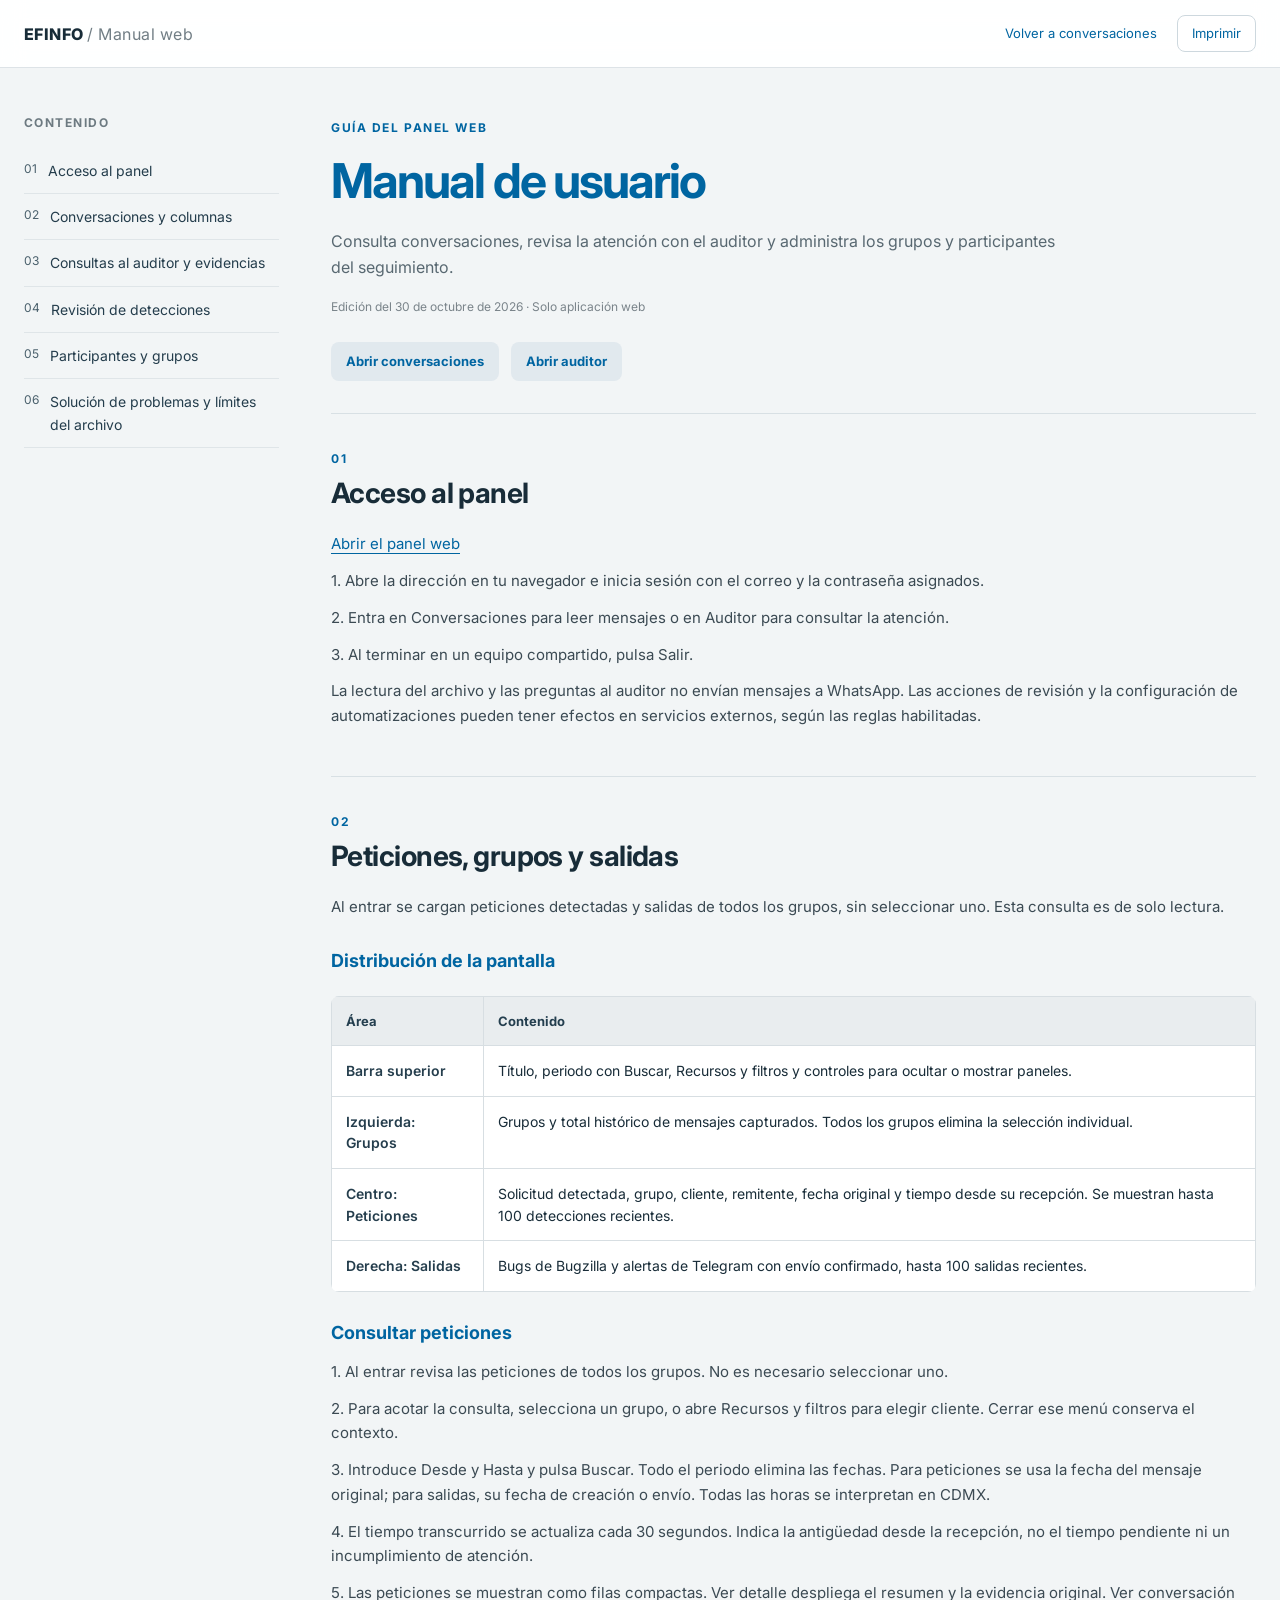
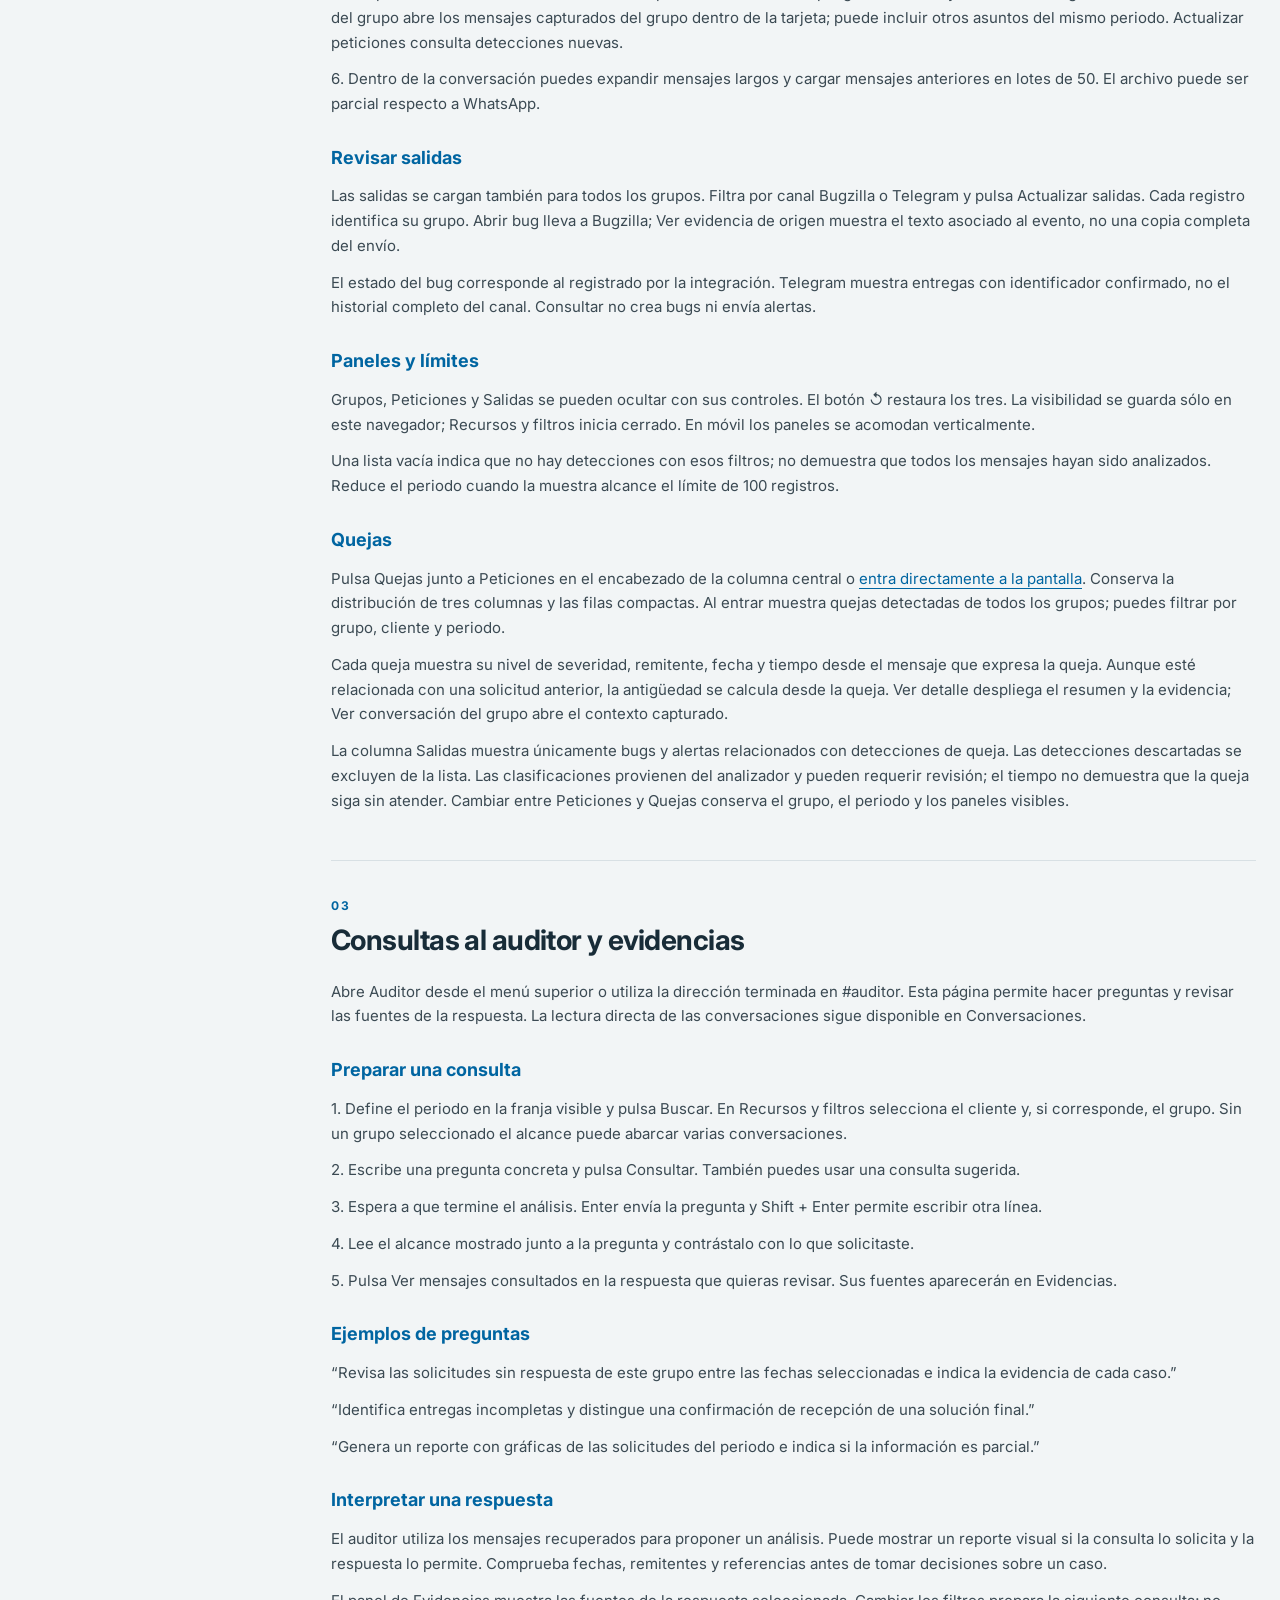
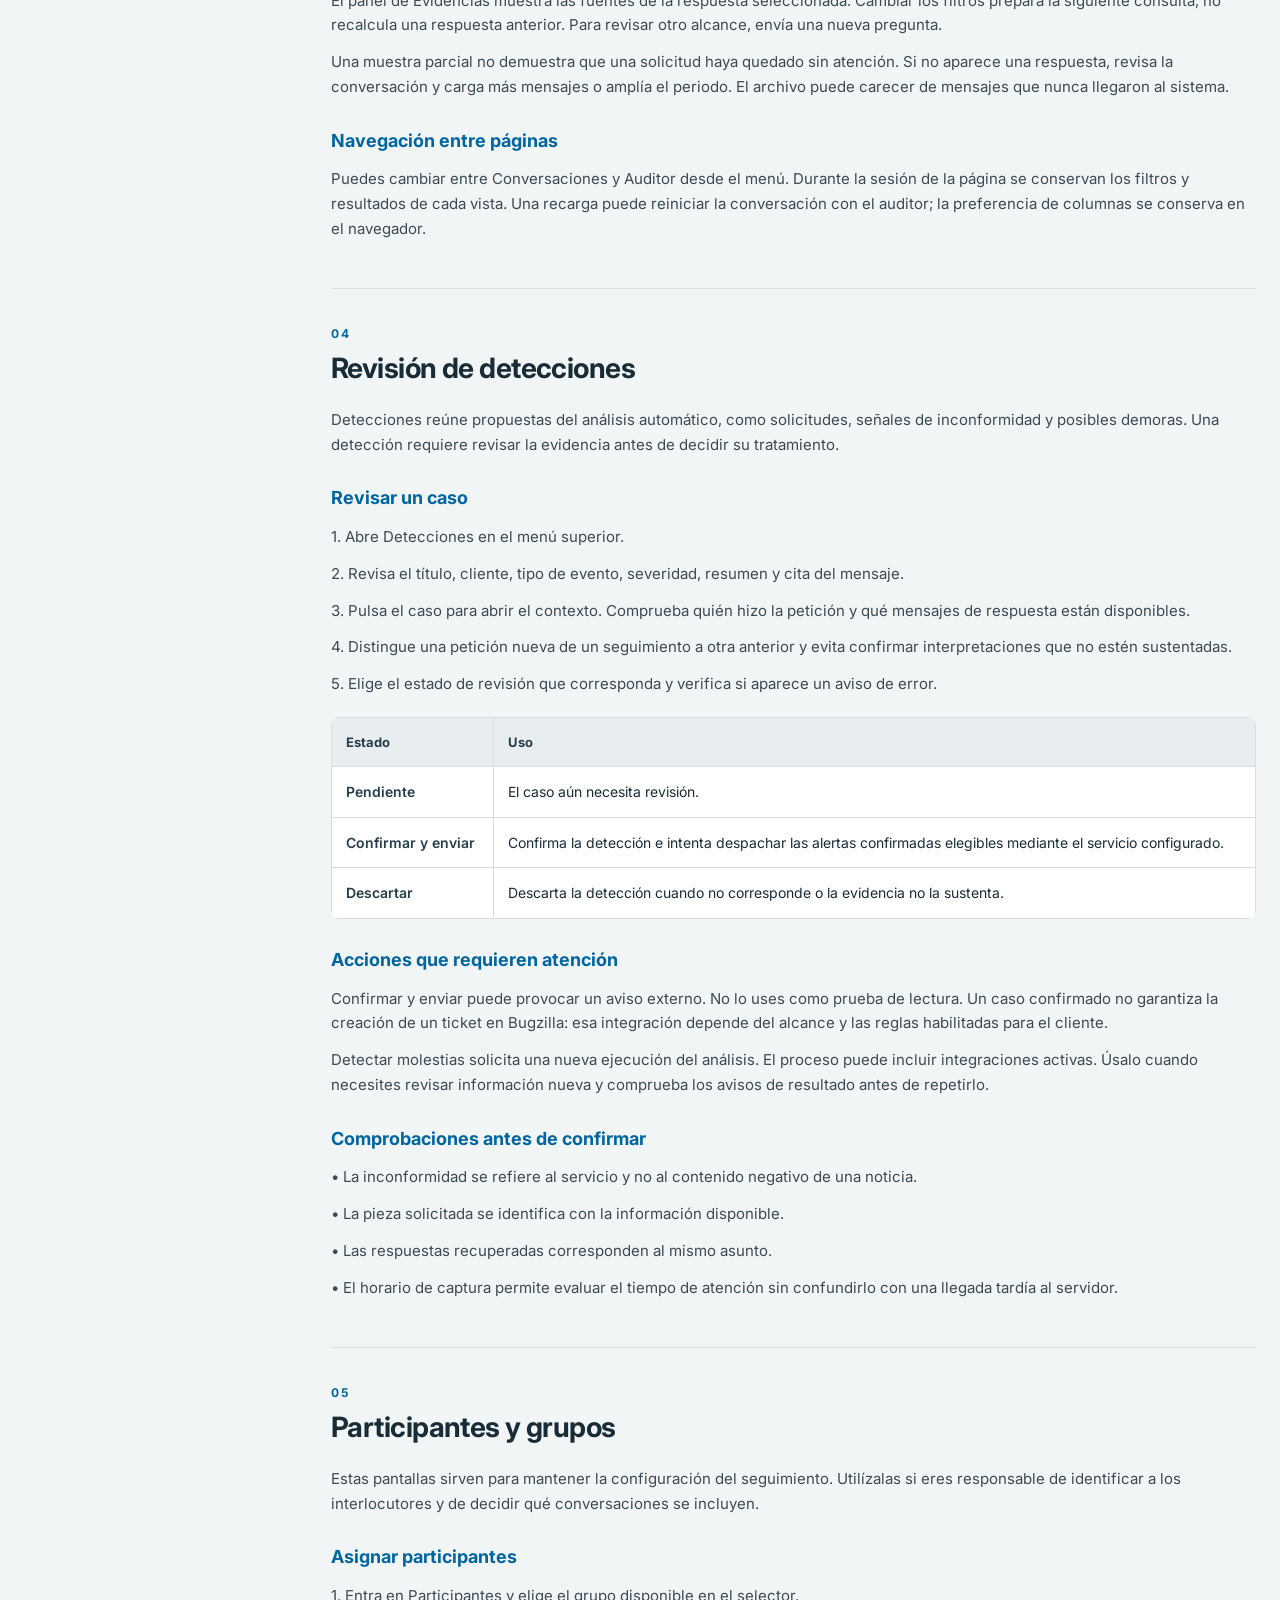
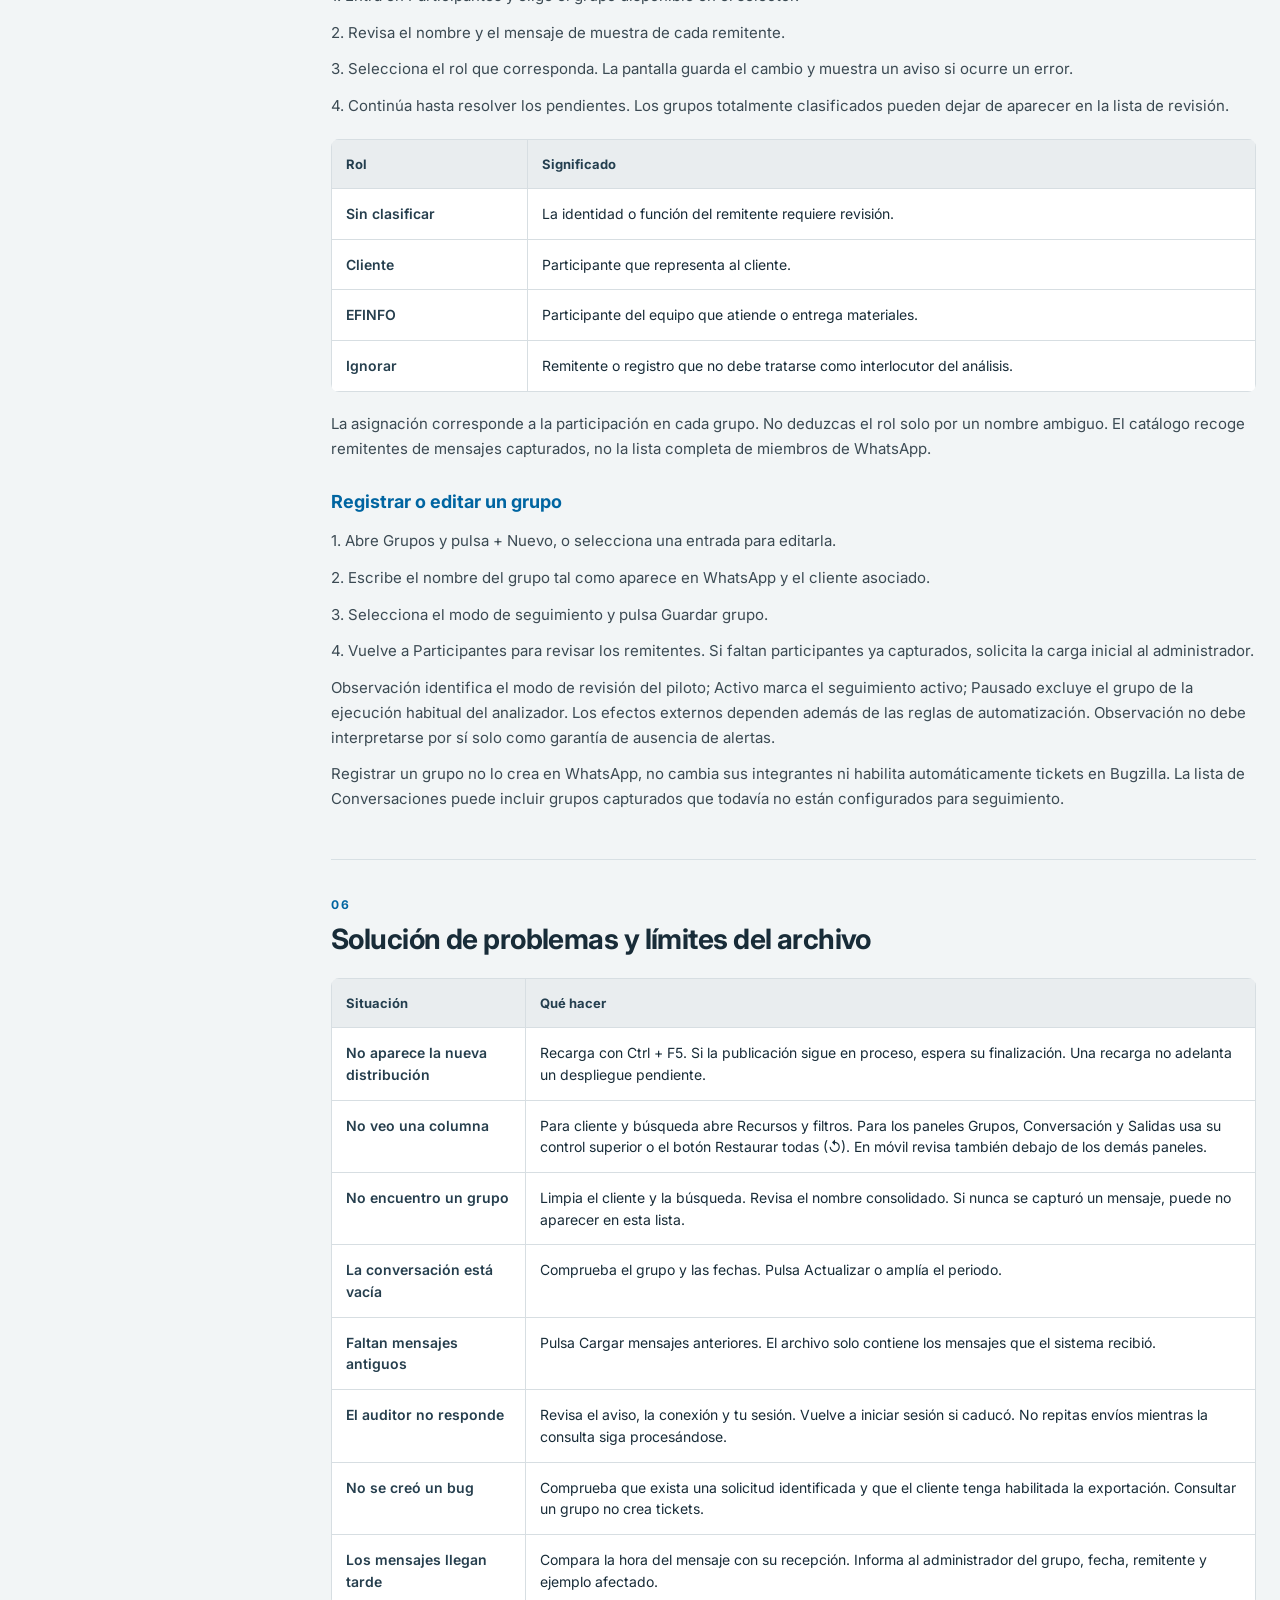
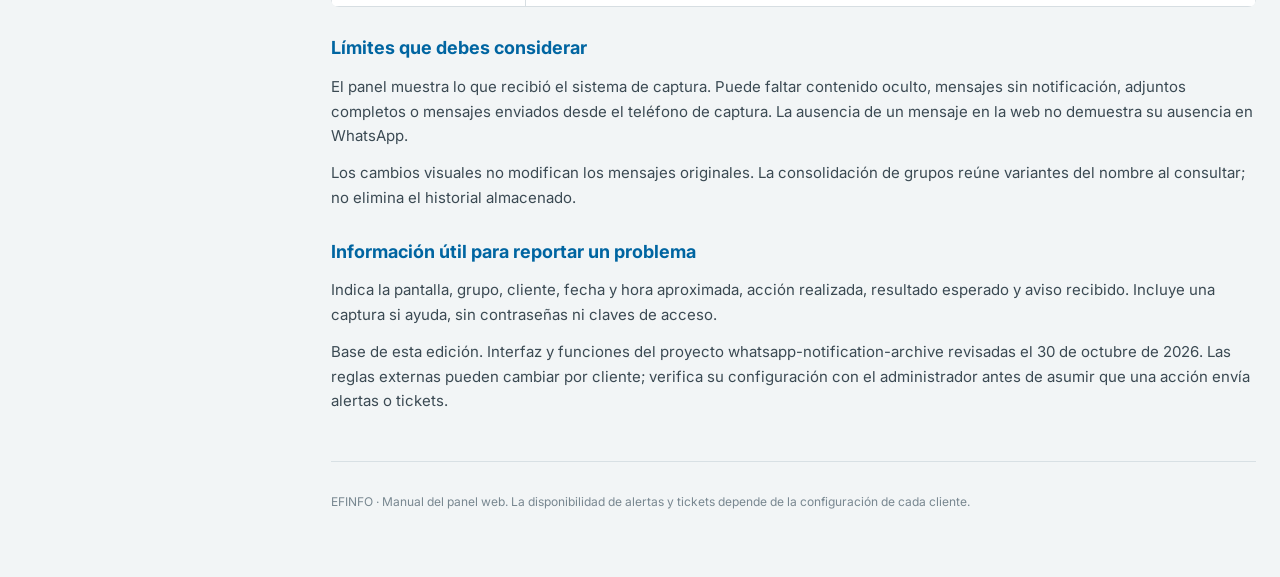
==== commit 07fa4b09: "Publish official EFINFO logo blue red palette and Inter font" ====
--- a/manual.html
+++ b/manual.html
@@ -1,5 +1,5 @@
 <!doctype html>
 <html lang="es"><head><meta charset="utf-8"><meta name="viewport" content="width=device-width,initial-scale=1"><meta name="description" content="Manual de usuario del panel web EFINFO de conversaciones y auditoría de atención."><title>Manual de usuario web · EFINFO</title>
-<style>
-:root{font-family:Inter,Segoe UI,Arial,sans-serif;color:#183538;background:#f2f5f6;line-height:1.65;scroll-behavior:smooth;scroll-padding-top:90px}*{box-sizing:border-box}body{margin:0}a{color:#116067;text-underline-offset:4px}button{font:inherit;cursor:pointer}a:focus-visible,button:focus-visible,summary:focus-visible,[tabindex]:focus-visible{outline:3px solid #127b84;outline-offset:4px}.skip{position:absolute;left:-9999px}.skip:focus{left:20px;top:12px;background:#fff;z-index:10;padding:10px}.topbar{position:sticky;top:0;z-index:3;background:#ffffffed;backdrop-filter:blur(12px);border-bottom:1px solid #dde6e7;padding:15px max(24px,calc((100vw - 1320px)/2));display:flex;align-items:center;justify-content:space-between;gap:20px}.brand{font-weight:800;letter-spacing:.03em}.topbar a{font-size:13px;text-decoration:none}.topbar div:last-child{display:flex;gap:20px;align-items:center}.print{border:1px solid #cdddde;background:#fff;color:#23595e;border-radius:8px;padding:7px 14px;font-size:13px}.layout{max-width:1320px;margin:auto;padding:45px 24px 65px;display:grid;grid-template-columns:255px minmax(0,1fr);gap:52px}.sidebar{position:sticky;top:105px;align-self:start}.sidebar h2{font-size:12px;text-transform:uppercase;letter-spacing:.12em;color:#6d7f81;margin:0 0 15px}.sidebar a{display:flex;gap:11px;padding:11px 0;font-size:12px;text-decoration:none;border-bottom:1px solid #dfe7e8;color:#4a696c}.sidebar a span{font-size:14px;color:#24494c}.hero{padding-bottom:32px;border-bottom:1px solid #d8e3e4}.eyebrow,.section-index{font-size:12px;font-weight:700;letter-spacing:.13em;text-transform:uppercase;color:#157780}.hero h1{font-size:clamp(32px,4vw,48px);line-height:1.13;letter-spacing:-.04em;margin:14px 0 20px;color:#13383b}.hero p{max-width:740px;color:#586f71;font-size:16px}.edition{font-size:12px!important;color:#7a898a!important}.hero-links{display:flex;gap:12px;flex-wrap:wrap;margin-top:25px}.hero-links a{padding:9px 15px;border-radius:8px;background:#e1edee;text-decoration:none;font-size:13px;font-weight:700}main{min-width:0}section{padding:35px 0;border-bottom:1px solid #d8e3e4}section h2{font-size:28px;line-height:1.2;letter-spacing:-.02em;margin:0 0 22px}section h3{font-size:18px;margin:26px 0 10px;color:#163c3f}section p{font-size:15px;margin:12px 0;color:#3b5153}.section-index{margin:0 0 8px!important;color:#157780!important}table{width:100%;border-collapse:collapse;font-size:14px;line-height:1.55;background:white}th,td{text-align:left;vertical-align:top;padding:14px;border:1px solid #d7e1e2}th{background:#e9efef;color:#244b4f;font-size:13px}td:first-child{min-width:135px;font-weight:600;color:#254a4d}.table-scroll{overflow-x:auto;margin:20px 0;border-radius:8px}.mobile-toc{display:none}footer{margin-top:30px;font-size:12px;color:#788e90}@media(max-width:900px){.layout{grid-template-columns:1fr;padding:25px 18px;gap:25px}.sidebar{display:none}.mobile-toc{display:block;background:#fff;border:1px solid #dce5e6;border-radius:10px;padding:12px 16px;margin:22px 0}.mobile-toc summary{font-size:14px;font-weight:700;cursor:pointer}.mobile-toc a{display:block;margin:10px 0;font-size:14px}section{padding:28px 0}.topbar{padding:13px 18px}.topbar div:last-child{gap:12px}.hero h1{font-size:34px}section h2{font-size:24px}th,td{padding:11px}}@media print{body{background:#fff}.topbar,.sidebar,.mobile-toc,.hero-links,.skip{display:none}.layout{display:block;padding:0;max-width:none}.hero h1{font-size:28px}section{break-inside:auto;padding:20px 0}section h2,section h3{break-after:avoid}tr{break-inside:avoid}a{color:#000}section p{font-size:11pt}.table-scroll{overflow:visible}footer{font-size:9pt}}
-</style></head><body><a class="skip" href="#contenido">Saltar al contenido</a><header class="topbar"><div class="brand">EFINFO <span style="font-weight:400;color:#718385"> / Manual web</span></div><div><a href="./#conversaciones">Volver a conversaciones</a><button class="print" onclick="window.print()">Imprimir</button></div></header><div class="layout"><nav class="sidebar" aria-label="Contenido del manual"><h2>Contenido</h2><a href="#acceso">01 <span>Acceso al panel</span></a><a href="#conversaciones">02 <span>Conversaciones y columnas</span></a><a href="#auditor">03 <span>Consultas al auditor y evidencias</span></a><a href="#detecciones">04 <span>Revisión de detecciones</span></a><a href="#administracion">05 <span>Participantes y grupos</span></a><a href="#ayuda">06 <span>Solución de problemas y límites del archivo</span></a></nav><main id="contenido"><header class="hero"><span class="eyebrow">Guía del panel web</span><h1>Manual de usuario</h1><p>Consulta conversaciones, revisa la atención con el auditor y administra los grupos y participantes del seguimiento.</p><p class="edition">Edición del 30 de octubre de 2026 · Solo aplicación web</p><div class="hero-links"><a href="./#conversaciones">Abrir conversaciones</a><a href="./#auditor">Abrir auditor</a></div></header><details class="mobile-toc"><summary>Contenido del manual</summary><a href="#acceso">01 <span>Acceso al panel</span></a><a href="#conversaciones">02 <span>Conversaciones y columnas</span></a><a href="#auditor">03 <span>Consultas al auditor y evidencias</span></a><a href="#detecciones">04 <span>Revisión de detecciones</span></a><a href="#administracion">05 <span>Participantes y grupos</span></a><a href="#ayuda">06 <span>Solución de problemas y límites del archivo</span></a></details><section id="acceso" aria-labelledby="title-acceso"><p class="section-index">01</p><h2 id="title-acceso">Acceso al panel</h2><p><a href="./">Abrir el panel web</a></p><p>1.  Abre la dirección en tu navegador e inicia sesión con el correo y la contraseña asignados.</p><p>2.  Entra en Conversaciones para leer mensajes o en Auditor para consultar la atención.</p><p>3.  Al terminar en un equipo compartido, pulsa Salir.</p><p>La lectura del archivo y las preguntas al auditor no envían mensajes a WhatsApp. Las acciones de revisión y la configuración de automatizaciones pueden tener efectos en servicios externos, según las reglas habilitadas.</p></section><section id="conversaciones" aria-labelledby="title-conversaciones"><p class="section-index">02</p><h2 id="title-conversaciones">Peticiones, grupos y salidas</h2><p>Al entrar se cargan peticiones detectadas y salidas de todos los grupos, sin seleccionar uno. Esta consulta es de solo lectura.</p><h3>Distribución de la pantalla</h3><div class="table-scroll" tabindex="0"><table><thead><tr><th>Área</th><th>Contenido</th></tr></thead><tbody><tr><td>Barra superior</td><td>Título, periodo con Buscar, Recursos y filtros y controles para ocultar o mostrar paneles.</td></tr><tr><td>Izquierda: Grupos</td><td>Grupos y total histórico de mensajes capturados. Todos los grupos elimina la selección individual.</td></tr><tr><td>Centro: Peticiones</td><td>Solicitud detectada, grupo, cliente, remitente, fecha original y tiempo desde su recepción. Se muestran hasta 100 detecciones recientes.</td></tr><tr><td>Derecha: Salidas</td><td>Bugs de Bugzilla y alertas de Telegram con envío confirmado, hasta 100 salidas recientes.</td></tr></tbody></table></div><h3>Consultar peticiones</h3><p>1. Al entrar revisa las peticiones de todos los grupos. No es necesario seleccionar uno.</p><p>2. Para acotar la consulta, selecciona un grupo, o abre Recursos y filtros para elegir cliente. Cerrar ese menú conserva el contexto.</p><p>3. Introduce Desde y Hasta y pulsa Buscar. Todo el periodo elimina las fechas. Para peticiones se usa la fecha del mensaje original; para salidas, su fecha de creación o envío. Todas las horas se interpretan en CDMX.</p><p>4. El tiempo transcurrido se actualiza cada 30 segundos. Indica la antigüedad desde la recepción, no el tiempo pendiente ni un incumplimiento de atención.</p><p>5. Las peticiones se muestran como filas compactas. Ver detalle despliega el resumen y la evidencia original. Ver conversación del grupo abre los mensajes capturados del grupo dentro de la tarjeta; puede incluir otros asuntos del mismo periodo. Actualizar peticiones consulta detecciones nuevas.</p><p>6. Dentro de la conversación puedes expandir mensajes largos y cargar mensajes anteriores en lotes de 50. El archivo puede ser parcial respecto a WhatsApp.</p><h3>Revisar salidas</h3><p>Las salidas se cargan también para todos los grupos. Filtra por canal Bugzilla o Telegram y pulsa Actualizar salidas. Cada registro identifica su grupo. Abrir bug lleva a Bugzilla; Ver evidencia de origen muestra el texto asociado al evento, no una copia completa del envío.</p><p>El estado del bug corresponde al registrado por la integración. Telegram muestra entregas con identificador confirmado, no el historial completo del canal. Consultar no crea bugs ni envía alertas.</p><h3>Paneles y límites</h3><p>Grupos, Peticiones y Salidas se pueden ocultar con sus controles. El botón ↺ restaura los tres. La visibilidad se guarda sólo en este navegador; Recursos y filtros inicia cerrado. En móvil los paneles se acomodan verticalmente.</p><p>Una lista vacía indica que no hay detecciones con esos filtros; no demuestra que todos los mensajes hayan sido analizados. Reduce el periodo cuando la muestra alcance el límite de 100 registros.</p><h3>Quejas</h3><p>Pulsa Quejas junto a Peticiones en el encabezado de la columna central o <a href="./#quejas">entra directamente a la pantalla</a>. Conserva la distribución de tres columnas y las filas compactas. Al entrar muestra quejas detectadas de todos los grupos; puedes filtrar por grupo, cliente y periodo.</p><p>Cada queja muestra su nivel de severidad, remitente, fecha y tiempo desde el mensaje que expresa la queja. Aunque esté relacionada con una solicitud anterior, la antigüedad se calcula desde la queja. Ver detalle despliega el resumen y la evidencia; Ver conversación del grupo abre el contexto capturado.</p><p>La columna Salidas muestra únicamente bugs y alertas relacionados con detecciones de queja. Las detecciones descartadas se excluyen de la lista. Las clasificaciones provienen del analizador y pueden requerir revisión; el tiempo no demuestra que la queja siga sin atender. Cambiar entre Peticiones y Quejas conserva el grupo, el periodo y los paneles visibles.</p></section><section id="auditor" aria-labelledby="title-auditor"><p class="section-index">03</p><h2 id="title-auditor">Consultas al auditor y evidencias</h2><p>Abre Auditor desde el menú superior o utiliza la dirección terminada en #auditor. Esta página permite hacer preguntas y revisar las fuentes de la respuesta. La lectura directa de las conversaciones sigue disponible en Conversaciones.</p><h3>Preparar una consulta</h3><p>1.  Define el periodo en la franja visible y pulsa Buscar. En Recursos y filtros selecciona el cliente y, si corresponde, el grupo. Sin un grupo seleccionado el alcance puede abarcar varias conversaciones.</p><p>2.  Escribe una pregunta concreta y pulsa Consultar. También puedes usar una consulta sugerida.</p><p>3.  Espera a que termine el análisis. Enter envía la pregunta y Shift + Enter permite escribir otra línea.</p><p>4.  Lee el alcance mostrado junto a la pregunta y contrástalo con lo que solicitaste.</p><p>5.  Pulsa Ver mensajes consultados en la respuesta que quieras revisar. Sus fuentes aparecerán en Evidencias.</p><h3>Ejemplos de preguntas</h3><p>“Revisa las solicitudes sin respuesta de este grupo entre las fechas seleccionadas e indica la evidencia de cada caso.”</p><p>“Identifica entregas incompletas y distingue una confirmación de recepción de una solución final.”</p><p>“Genera un reporte con gráficas de las solicitudes del periodo e indica si la información es parcial.”</p><h3>Interpretar una respuesta</h3><p>El auditor utiliza los mensajes recuperados para proponer un análisis. Puede mostrar un reporte visual si la consulta lo solicita y la respuesta lo permite. Comprueba fechas, remitentes y referencias antes de tomar decisiones sobre un caso.</p><p>El panel de Evidencias muestra las fuentes de la respuesta seleccionada. Cambiar los filtros prepara la siguiente consulta; no recalcula una respuesta anterior. Para revisar otro alcance, envía una nueva pregunta.</p><p>Una muestra parcial no demuestra que una solicitud haya quedado sin atención. Si no aparece una respuesta, revisa la conversación y carga más mensajes o amplía el periodo. El archivo puede carecer de mensajes que nunca llegaron al sistema.</p><h3>Navegación entre páginas</h3><p>Puedes cambiar entre Conversaciones y Auditor desde el menú. Durante la sesión de la página se conservan los filtros y resultados de cada vista. Una recarga puede reiniciar la conversación con el auditor; la preferencia de columnas se conserva en el navegador.</p></section><section id="detecciones" aria-labelledby="title-detecciones"><p class="section-index">04</p><h2 id="title-detecciones">Revisión de detecciones</h2><p>Detecciones reúne propuestas del análisis automático, como solicitudes, señales de inconformidad y posibles demoras. Una detección requiere revisar la evidencia antes de decidir su tratamiento.</p><h3>Revisar un caso</h3><p>1.  Abre Detecciones en el menú superior.</p><p>2.  Revisa el título, cliente, tipo de evento, severidad, resumen y cita del mensaje.</p><p>3.  Pulsa el caso para abrir el contexto. Comprueba quién hizo la petición y qué mensajes de respuesta están disponibles.</p><p>4.  Distingue una petición nueva de un seguimiento a otra anterior y evita confirmar interpretaciones que no estén sustentadas.</p><p>5.  Elige el estado de revisión que corresponda y verifica si aparece un aviso de error.</p><div class="table-scroll" tabindex="0"><table><thead><tr><th scope="col">Estado</th><th scope="col">Uso</th></tr></thead><tbody><tr><td>Pendiente</td><td>El caso aún necesita revisión.</td></tr><tr><td>Confirmar y enviar</td><td>Confirma la detección e intenta despachar las alertas confirmadas elegibles mediante el servicio configurado.</td></tr><tr><td>Descartar</td><td>Descarta la detección cuando no corresponde o la evidencia no la sustenta.</td></tr></tbody></table></div><h3>Acciones que requieren atención</h3><p>Confirmar y enviar puede provocar un aviso externo. No lo uses como prueba de lectura. Un caso confirmado no garantiza la creación de un ticket en Bugzilla: esa integración depende del alcance y las reglas habilitadas para el cliente.</p><p>Detectar molestias solicita una nueva ejecución del análisis. El proceso puede incluir integraciones activas. Úsalo cuando necesites revisar información nueva y comprueba los avisos de resultado antes de repetirlo.</p><h3>Comprobaciones antes de confirmar</h3><p>• La inconformidad se refiere al servicio y no al contenido negativo de una noticia.</p><p>• La pieza solicitada se identifica con la información disponible.</p><p>• Las respuestas recuperadas corresponden al mismo asunto.</p><p>• El horario de captura permite evaluar el tiempo de atención sin confundirlo con una llegada tardía al servidor.</p></section><section id="administracion" aria-labelledby="title-administracion"><p class="section-index">05</p><h2 id="title-administracion">Participantes y grupos</h2><p>Estas pantallas sirven para mantener la configuración del seguimiento. Utilízalas si eres responsable de identificar a los interlocutores y de decidir qué conversaciones se incluyen.</p><h3>Asignar participantes</h3><p>1.  Entra en Participantes y elige el grupo disponible en el selector.</p><p>2.  Revisa el nombre y el mensaje de muestra de cada remitente.</p><p>3.  Selecciona el rol que corresponda. La pantalla guarda el cambio y muestra un aviso si ocurre un error.</p><p>4.  Continúa hasta resolver los pendientes. Los grupos totalmente clasificados pueden dejar de aparecer en la lista de revisión.</p><div class="table-scroll" tabindex="0"><table><thead><tr><th scope="col">Rol</th><th scope="col">Significado</th></tr></thead><tbody><tr><td>Sin clasificar</td><td>La identidad o función del remitente requiere revisión.</td></tr><tr><td>Cliente</td><td>Participante que representa al cliente.</td></tr><tr><td>EFINFO</td><td>Participante del equipo que atiende o entrega materiales.</td></tr><tr><td>Ignorar</td><td>Remitente o registro que no debe tratarse como interlocutor del análisis.</td></tr></tbody></table></div><p>La asignación corresponde a la participación en cada grupo. No deduzcas el rol solo por un nombre ambiguo. El catálogo recoge remitentes de mensajes capturados, no la lista completa de miembros de WhatsApp.</p><h3>Registrar o editar un grupo</h3><p>1.  Abre Grupos y pulsa + Nuevo, o selecciona una entrada para editarla.</p><p>2.  Escribe el nombre del grupo tal como aparece en WhatsApp y el cliente asociado.</p><p>3.  Selecciona el modo de seguimiento y pulsa Guardar grupo.</p><p>4.  Vuelve a Participantes para revisar los remitentes. Si faltan participantes ya capturados, solicita la carga inicial al administrador.</p><p>Observación identifica el modo de revisión del piloto; Activo marca el seguimiento activo; Pausado excluye el grupo de la ejecución habitual del analizador. Los efectos externos dependen además de las reglas de automatización. Observación no debe interpretarse por sí solo como garantía de ausencia de alertas.</p><p>Registrar un grupo no lo crea en WhatsApp, no cambia sus integrantes ni habilita automáticamente tickets en Bugzilla. La lista de Conversaciones puede incluir grupos capturados que todavía no están configurados para seguimiento.</p></section><section id="ayuda" aria-labelledby="title-ayuda"><p class="section-index">06</p><h2 id="title-ayuda">Solución de problemas y límites del archivo</h2><div class="table-scroll" tabindex="0"><table><thead><tr><th scope="col">Situación</th><th scope="col">Qué hacer</th></tr></thead><tbody><tr><td>No aparece la nueva distribución</td><td>Recarga con Ctrl + F5. Si la publicación sigue en proceso, espera su finalización. Una recarga no adelanta un despliegue pendiente.</td></tr><tr><td>No veo una columna</td><td>Para cliente y búsqueda abre Recursos y filtros. Para los paneles Grupos, Conversación y Salidas usa su control superior o el botón Restaurar todas (↺). En móvil revisa también debajo de los demás paneles.</td></tr><tr><td>No encuentro un grupo</td><td>Limpia el cliente y la búsqueda. Revisa el nombre consolidado. Si nunca se capturó un mensaje, puede no aparecer en esta lista.</td></tr><tr><td>La conversación está vacía</td><td>Comprueba el grupo y las fechas. Pulsa Actualizar o amplía el periodo.</td></tr><tr><td>Faltan mensajes antiguos</td><td>Pulsa Cargar mensajes anteriores. El archivo solo contiene los mensajes que el sistema recibió.</td></tr><tr><td>El auditor no responde</td><td>Revisa el aviso, la conexión y tu sesión. Vuelve a iniciar sesión si caducó. No repitas envíos mientras la consulta siga procesándose.</td></tr><tr><td>No se creó un bug</td><td>Comprueba que exista una solicitud identificada y que el cliente tenga habilitada la exportación. Consultar un grupo no crea tickets.</td></tr><tr><td>Los mensajes llegan tarde</td><td>Compara la hora del mensaje con su recepción. Informa al administrador del grupo, fecha, remitente y ejemplo afectado.</td></tr></tbody></table></div><h3>Límites que debes considerar</h3><p>El panel muestra lo que recibió el sistema de captura. Puede faltar contenido oculto, mensajes sin notificación, adjuntos completos o mensajes enviados desde el teléfono de captura. La ausencia de un mensaje en la web no demuestra su ausencia en WhatsApp.</p><p>Los cambios visuales no modifican los mensajes originales. La consolidación de grupos reúne variantes del nombre al consultar; no elimina el historial almacenado.</p><h3>Información útil para reportar un problema</h3><p>Indica la pantalla, grupo, cliente, fecha y hora aproximada, acción realizada, resultado esperado y aviso recibido. Incluye una captura si ayuda, sin contraseñas ni claves de acceso.</p><p>Base de esta edición. Interfaz y funciones del proyecto whatsapp-notification-archive revisadas el 30 de octubre de 2026. Las reglas externas pueden cambiar por cliente; verifica su configuración con el administrador antes de asumir que una acción envía alertas o tickets.</p></section><footer>EFINFO · Manual del panel web. La disponibilidad de alertas y tickets depende de la configuración de cada cliente.</footer></main></div></body></html>+<style>@import url('https://fonts.googleapis.com/css2?family=Inter:wght@400;500;600;700;800&display=swap');
+:root{font-family:Inter,Segoe UI,Arial,sans-serif;color:#182c38;background:#f2f5f6;line-height:1.65;scroll-behavior:smooth;scroll-padding-top:90px}*{box-sizing:border-box}body{margin:0}a{color:#0065a1;text-underline-offset:4px}button{font:inherit;cursor:pointer}a:focus-visible,button:focus-visible,summary:focus-visible,[tabindex]:focus-visible{outline:3px solid #0065a1;outline-offset:4px}.skip{position:absolute;left:-9999px}.skip:focus{left:20px;top:12px;background:#fff;z-index:10;padding:10px}.topbar{position:sticky;top:0;z-index:3;background:#ffffffed;backdrop-filter:blur(12px);border-bottom:1px solid #dde3e7;padding:15px max(24px,calc((100vw - 1320px)/2));display:flex;align-items:center;justify-content:space-between;gap:20px}.brand{font-weight:800;letter-spacing:.03em}.topbar a{font-size:13px;text-decoration:none}.topbar div:last-child{display:flex;gap:20px;align-items:center}.print{border:1px solid #cdd8de;background:#fff;color:#0065a1;border-radius:8px;padding:7px 14px;font-size:13px}.layout{max-width:1320px;margin:auto;padding:45px 24px 65px;display:grid;grid-template-columns:255px minmax(0,1fr);gap:52px}.sidebar{position:sticky;top:105px;align-self:start}.sidebar h2{font-size:12px;text-transform:uppercase;letter-spacing:.12em;color:#6d7a81;margin:0 0 15px}.sidebar a{display:flex;gap:11px;padding:11px 0;font-size:12px;text-decoration:none;border-bottom:1px solid #dfe5e8;color:#4a606c}.sidebar a span{font-size:14px;color:#243d4c}.hero{padding-bottom:32px;border-bottom:1px solid #d8e0e4}.eyebrow,.section-index{font-size:12px;font-weight:700;letter-spacing:.13em;text-transform:uppercase;color:#0065a1}.hero h1{font-size:clamp(32px,4vw,48px);line-height:1.13;letter-spacing:-.04em;margin:14px 0 20px;color:#0065a1}.hero p{max-width:740px;color:#586871;font-size:16px}.edition{font-size:12px!important;color:#7a848a!important}.hero-links{display:flex;gap:12px;flex-wrap:wrap;margin-top:25px}.hero-links a{padding:9px 15px;border-radius:8px;background:#e1e9ee;text-decoration:none;font-size:13px;font-weight:700}main{min-width:0}section{padding:35px 0;border-bottom:1px solid #d8e0e4}section h2{font-size:28px;line-height:1.2;letter-spacing:-.02em;margin:0 0 22px}section h3{font-size:18px;margin:26px 0 10px;color:#0065a1}section p{font-size:15px;margin:12px 0;color:#3b4a53}.section-index{margin:0 0 8px!important;color:#0065a1!important}table{width:100%;border-collapse:collapse;font-size:14px;line-height:1.55;background:white}th,td{text-align:left;vertical-align:top;padding:14px;border:1px solid #d7dee2}th{background:#e9edef;color:#243f4f;font-size:13px}td:first-child{min-width:135px;font-weight:600;color:#253e4d}.table-scroll{overflow-x:auto;margin:20px 0;border-radius:8px}.mobile-toc{display:none}footer{margin-top:30px;font-size:12px;color:#788790}@media(max-width:900px){.layout{grid-template-columns:1fr;padding:25px 18px;gap:25px}.sidebar{display:none}.mobile-toc{display:block;background:#fff;border:1px solid #dce2e6;border-radius:10px;padding:12px 16px;margin:22px 0}.mobile-toc summary{font-size:14px;font-weight:700;cursor:pointer}.mobile-toc a{display:block;margin:10px 0;font-size:14px}section{padding:28px 0}.topbar{padding:13px 18px}.topbar div:last-child{gap:12px}.hero h1{font-size:34px}section h2{font-size:24px}th,td{padding:11px}}@media print{body{background:#fff}.topbar,.sidebar,.mobile-toc,.hero-links,.skip{display:none}.layout{display:block;padding:0;max-width:none}.hero h1{font-size:28px}section{break-inside:auto;padding:20px 0}section h2,section h3{break-after:avoid}tr{break-inside:avoid}a{color:#000}section p{font-size:11pt}.table-scroll{overflow:visible}footer{font-size:9pt}}
+</style></head><body><a class="skip" href="#contenido">Saltar al contenido</a><header class="topbar"><div class="brand">EFINFO <span style="font-weight:400;color:#717e85"> / Manual web</span></div><div><a href="./#conversaciones">Volver a conversaciones</a><button class="print" onclick="window.print()">Imprimir</button></div></header><div class="layout"><nav class="sidebar" aria-label="Contenido del manual"><h2>Contenido</h2><a href="#acceso">01 <span>Acceso al panel</span></a><a href="#conversaciones">02 <span>Conversaciones y columnas</span></a><a href="#auditor">03 <span>Consultas al auditor y evidencias</span></a><a href="#detecciones">04 <span>Revisión de detecciones</span></a><a href="#administracion">05 <span>Participantes y grupos</span></a><a href="#ayuda">06 <span>Solución de problemas y límites del archivo</span></a></nav><main id="contenido"><header class="hero"><span class="eyebrow">Guía del panel web</span><h1>Manual de usuario</h1><p>Consulta conversaciones, revisa la atención con el auditor y administra los grupos y participantes del seguimiento.</p><p class="edition">Edición del 30 de octubre de 2026 · Solo aplicación web</p><div class="hero-links"><a href="./#conversaciones">Abrir conversaciones</a><a href="./#auditor">Abrir auditor</a></div></header><details class="mobile-toc"><summary>Contenido del manual</summary><a href="#acceso">01 <span>Acceso al panel</span></a><a href="#conversaciones">02 <span>Conversaciones y columnas</span></a><a href="#auditor">03 <span>Consultas al auditor y evidencias</span></a><a href="#detecciones">04 <span>Revisión de detecciones</span></a><a href="#administracion">05 <span>Participantes y grupos</span></a><a href="#ayuda">06 <span>Solución de problemas y límites del archivo</span></a></details><section id="acceso" aria-labelledby="title-acceso"><p class="section-index">01</p><h2 id="title-acceso">Acceso al panel</h2><p><a href="./">Abrir el panel web</a></p><p>1.  Abre la dirección en tu navegador e inicia sesión con el correo y la contraseña asignados.</p><p>2.  Entra en Conversaciones para leer mensajes o en Auditor para consultar la atención.</p><p>3.  Al terminar en un equipo compartido, pulsa Salir.</p><p>La lectura del archivo y las preguntas al auditor no envían mensajes a WhatsApp. Las acciones de revisión y la configuración de automatizaciones pueden tener efectos en servicios externos, según las reglas habilitadas.</p></section><section id="conversaciones" aria-labelledby="title-conversaciones"><p class="section-index">02</p><h2 id="title-conversaciones">Peticiones, grupos y salidas</h2><p>Al entrar se cargan peticiones detectadas y salidas de todos los grupos, sin seleccionar uno. Esta consulta es de solo lectura.</p><h3>Distribución de la pantalla</h3><div class="table-scroll" tabindex="0"><table><thead><tr><th>Área</th><th>Contenido</th></tr></thead><tbody><tr><td>Barra superior</td><td>Título, periodo con Buscar, Recursos y filtros y controles para ocultar o mostrar paneles.</td></tr><tr><td>Izquierda: Grupos</td><td>Grupos y total histórico de mensajes capturados. Todos los grupos elimina la selección individual.</td></tr><tr><td>Centro: Peticiones</td><td>Solicitud detectada, grupo, cliente, remitente, fecha original y tiempo desde su recepción. Se muestran hasta 100 detecciones recientes.</td></tr><tr><td>Derecha: Salidas</td><td>Bugs de Bugzilla y alertas de Telegram con envío confirmado, hasta 100 salidas recientes.</td></tr></tbody></table></div><h3>Consultar peticiones</h3><p>1. Al entrar revisa las peticiones de todos los grupos. No es necesario seleccionar uno.</p><p>2. Para acotar la consulta, selecciona un grupo, o abre Recursos y filtros para elegir cliente. Cerrar ese menú conserva el contexto.</p><p>3. Introduce Desde y Hasta y pulsa Buscar. Todo el periodo elimina las fechas. Para peticiones se usa la fecha del mensaje original; para salidas, su fecha de creación o envío. Todas las horas se interpretan en CDMX.</p><p>4. El tiempo transcurrido se actualiza cada 30 segundos. Indica la antigüedad desde la recepción, no el tiempo pendiente ni un incumplimiento de atención.</p><p>5. Las peticiones se muestran como filas compactas. Ver detalle despliega el resumen y la evidencia original. Ver conversación del grupo abre los mensajes capturados del grupo dentro de la tarjeta; puede incluir otros asuntos del mismo periodo. Actualizar peticiones consulta detecciones nuevas.</p><p>6. Dentro de la conversación puedes expandir mensajes largos y cargar mensajes anteriores en lotes de 50. El archivo puede ser parcial respecto a WhatsApp.</p><h3>Revisar salidas</h3><p>Las salidas se cargan también para todos los grupos. Filtra por canal Bugzilla o Telegram y pulsa Actualizar salidas. Cada registro identifica su grupo. Abrir bug lleva a Bugzilla; Ver evidencia de origen muestra el texto asociado al evento, no una copia completa del envío.</p><p>El estado del bug corresponde al registrado por la integración. Telegram muestra entregas con identificador confirmado, no el historial completo del canal. Consultar no crea bugs ni envía alertas.</p><h3>Paneles y límites</h3><p>Grupos, Peticiones y Salidas se pueden ocultar con sus controles. El botón ↺ restaura los tres. La visibilidad se guarda sólo en este navegador; Recursos y filtros inicia cerrado. En móvil los paneles se acomodan verticalmente.</p><p>Una lista vacía indica que no hay detecciones con esos filtros; no demuestra que todos los mensajes hayan sido analizados. Reduce el periodo cuando la muestra alcance el límite de 100 registros.</p><h3>Quejas</h3><p>Pulsa Quejas junto a Peticiones en el encabezado de la columna central o <a href="./#quejas">entra directamente a la pantalla</a>. Conserva la distribución de tres columnas y las filas compactas. Al entrar muestra quejas detectadas de todos los grupos; puedes filtrar por grupo, cliente y periodo.</p><p>Cada queja muestra su nivel de severidad, remitente, fecha y tiempo desde el mensaje que expresa la queja. Aunque esté relacionada con una solicitud anterior, la antigüedad se calcula desde la queja. Ver detalle despliega el resumen y la evidencia; Ver conversación del grupo abre el contexto capturado.</p><p>La columna Salidas muestra únicamente bugs y alertas relacionados con detecciones de queja. Las detecciones descartadas se excluyen de la lista. Las clasificaciones provienen del analizador y pueden requerir revisión; el tiempo no demuestra que la queja siga sin atender. Cambiar entre Peticiones y Quejas conserva el grupo, el periodo y los paneles visibles.</p></section><section id="auditor" aria-labelledby="title-auditor"><p class="section-index">03</p><h2 id="title-auditor">Consultas al auditor y evidencias</h2><p>Abre Auditor desde el menú superior o utiliza la dirección terminada en #auditor. Esta página permite hacer preguntas y revisar las fuentes de la respuesta. La lectura directa de las conversaciones sigue disponible en Conversaciones.</p><h3>Preparar una consulta</h3><p>1.  Define el periodo en la franja visible y pulsa Buscar. En Recursos y filtros selecciona el cliente y, si corresponde, el grupo. Sin un grupo seleccionado el alcance puede abarcar varias conversaciones.</p><p>2.  Escribe una pregunta concreta y pulsa Consultar. También puedes usar una consulta sugerida.</p><p>3.  Espera a que termine el análisis. Enter envía la pregunta y Shift + Enter permite escribir otra línea.</p><p>4.  Lee el alcance mostrado junto a la pregunta y contrástalo con lo que solicitaste.</p><p>5.  Pulsa Ver mensajes consultados en la respuesta que quieras revisar. Sus fuentes aparecerán en Evidencias.</p><h3>Ejemplos de preguntas</h3><p>“Revisa las solicitudes sin respuesta de este grupo entre las fechas seleccionadas e indica la evidencia de cada caso.”</p><p>“Identifica entregas incompletas y distingue una confirmación de recepción de una solución final.”</p><p>“Genera un reporte con gráficas de las solicitudes del periodo e indica si la información es parcial.”</p><h3>Interpretar una respuesta</h3><p>El auditor utiliza los mensajes recuperados para proponer un análisis. Puede mostrar un reporte visual si la consulta lo solicita y la respuesta lo permite. Comprueba fechas, remitentes y referencias antes de tomar decisiones sobre un caso.</p><p>El panel de Evidencias muestra las fuentes de la respuesta seleccionada. Cambiar los filtros prepara la siguiente consulta; no recalcula una respuesta anterior. Para revisar otro alcance, envía una nueva pregunta.</p><p>Una muestra parcial no demuestra que una solicitud haya quedado sin atención. Si no aparece una respuesta, revisa la conversación y carga más mensajes o amplía el periodo. El archivo puede carecer de mensajes que nunca llegaron al sistema.</p><h3>Navegación entre páginas</h3><p>Puedes cambiar entre Conversaciones y Auditor desde el menú. Durante la sesión de la página se conservan los filtros y resultados de cada vista. Una recarga puede reiniciar la conversación con el auditor; la preferencia de columnas se conserva en el navegador.</p></section><section id="detecciones" aria-labelledby="title-detecciones"><p class="section-index">04</p><h2 id="title-detecciones">Revisión de detecciones</h2><p>Detecciones reúne propuestas del análisis automático, como solicitudes, señales de inconformidad y posibles demoras. Una detección requiere revisar la evidencia antes de decidir su tratamiento.</p><h3>Revisar un caso</h3><p>1.  Abre Detecciones en el menú superior.</p><p>2.  Revisa el título, cliente, tipo de evento, severidad, resumen y cita del mensaje.</p><p>3.  Pulsa el caso para abrir el contexto. Comprueba quién hizo la petición y qué mensajes de respuesta están disponibles.</p><p>4.  Distingue una petición nueva de un seguimiento a otra anterior y evita confirmar interpretaciones que no estén sustentadas.</p><p>5.  Elige el estado de revisión que corresponda y verifica si aparece un aviso de error.</p><div class="table-scroll" tabindex="0"><table><thead><tr><th scope="col">Estado</th><th scope="col">Uso</th></tr></thead><tbody><tr><td>Pendiente</td><td>El caso aún necesita revisión.</td></tr><tr><td>Confirmar y enviar</td><td>Confirma la detección e intenta despachar las alertas confirmadas elegibles mediante el servicio configurado.</td></tr><tr><td>Descartar</td><td>Descarta la detección cuando no corresponde o la evidencia no la sustenta.</td></tr></tbody></table></div><h3>Acciones que requieren atención</h3><p>Confirmar y enviar puede provocar un aviso externo. No lo uses como prueba de lectura. Un caso confirmado no garantiza la creación de un ticket en Bugzilla: esa integración depende del alcance y las reglas habilitadas para el cliente.</p><p>Detectar molestias solicita una nueva ejecución del análisis. El proceso puede incluir integraciones activas. Úsalo cuando necesites revisar información nueva y comprueba los avisos de resultado antes de repetirlo.</p><h3>Comprobaciones antes de confirmar</h3><p>• La inconformidad se refiere al servicio y no al contenido negativo de una noticia.</p><p>• La pieza solicitada se identifica con la información disponible.</p><p>• Las respuestas recuperadas corresponden al mismo asunto.</p><p>• El horario de captura permite evaluar el tiempo de atención sin confundirlo con una llegada tardía al servidor.</p></section><section id="administracion" aria-labelledby="title-administracion"><p class="section-index">05</p><h2 id="title-administracion">Participantes y grupos</h2><p>Estas pantallas sirven para mantener la configuración del seguimiento. Utilízalas si eres responsable de identificar a los interlocutores y de decidir qué conversaciones se incluyen.</p><h3>Asignar participantes</h3><p>1.  Entra en Participantes y elige el grupo disponible en el selector.</p><p>2.  Revisa el nombre y el mensaje de muestra de cada remitente.</p><p>3.  Selecciona el rol que corresponda. La pantalla guarda el cambio y muestra un aviso si ocurre un error.</p><p>4.  Continúa hasta resolver los pendientes. Los grupos totalmente clasificados pueden dejar de aparecer en la lista de revisión.</p><div class="table-scroll" tabindex="0"><table><thead><tr><th scope="col">Rol</th><th scope="col">Significado</th></tr></thead><tbody><tr><td>Sin clasificar</td><td>La identidad o función del remitente requiere revisión.</td></tr><tr><td>Cliente</td><td>Participante que representa al cliente.</td></tr><tr><td>EFINFO</td><td>Participante del equipo que atiende o entrega materiales.</td></tr><tr><td>Ignorar</td><td>Remitente o registro que no debe tratarse como interlocutor del análisis.</td></tr></tbody></table></div><p>La asignación corresponde a la participación en cada grupo. No deduzcas el rol solo por un nombre ambiguo. El catálogo recoge remitentes de mensajes capturados, no la lista completa de miembros de WhatsApp.</p><h3>Registrar o editar un grupo</h3><p>1.  Abre Grupos y pulsa + Nuevo, o selecciona una entrada para editarla.</p><p>2.  Escribe el nombre del grupo tal como aparece en WhatsApp y el cliente asociado.</p><p>3.  Selecciona el modo de seguimiento y pulsa Guardar grupo.</p><p>4.  Vuelve a Participantes para revisar los remitentes. Si faltan participantes ya capturados, solicita la carga inicial al administrador.</p><p>Observación identifica el modo de revisión del piloto; Activo marca el seguimiento activo; Pausado excluye el grupo de la ejecución habitual del analizador. Los efectos externos dependen además de las reglas de automatización. Observación no debe interpretarse por sí solo como garantía de ausencia de alertas.</p><p>Registrar un grupo no lo crea en WhatsApp, no cambia sus integrantes ni habilita automáticamente tickets en Bugzilla. La lista de Conversaciones puede incluir grupos capturados que todavía no están configurados para seguimiento.</p></section><section id="ayuda" aria-labelledby="title-ayuda"><p class="section-index">06</p><h2 id="title-ayuda">Solución de problemas y límites del archivo</h2><div class="table-scroll" tabindex="0"><table><thead><tr><th scope="col">Situación</th><th scope="col">Qué hacer</th></tr></thead><tbody><tr><td>No aparece la nueva distribución</td><td>Recarga con Ctrl + F5. Si la publicación sigue en proceso, espera su finalización. Una recarga no adelanta un despliegue pendiente.</td></tr><tr><td>No veo una columna</td><td>Para cliente y búsqueda abre Recursos y filtros. Para los paneles Grupos, Conversación y Salidas usa su control superior o el botón Restaurar todas (↺). En móvil revisa también debajo de los demás paneles.</td></tr><tr><td>No encuentro un grupo</td><td>Limpia el cliente y la búsqueda. Revisa el nombre consolidado. Si nunca se capturó un mensaje, puede no aparecer en esta lista.</td></tr><tr><td>La conversación está vacía</td><td>Comprueba el grupo y las fechas. Pulsa Actualizar o amplía el periodo.</td></tr><tr><td>Faltan mensajes antiguos</td><td>Pulsa Cargar mensajes anteriores. El archivo solo contiene los mensajes que el sistema recibió.</td></tr><tr><td>El auditor no responde</td><td>Revisa el aviso, la conexión y tu sesión. Vuelve a iniciar sesión si caducó. No repitas envíos mientras la consulta siga procesándose.</td></tr><tr><td>No se creó un bug</td><td>Comprueba que exista una solicitud identificada y que el cliente tenga habilitada la exportación. Consultar un grupo no crea tickets.</td></tr><tr><td>Los mensajes llegan tarde</td><td>Compara la hora del mensaje con su recepción. Informa al administrador del grupo, fecha, remitente y ejemplo afectado.</td></tr></tbody></table></div><h3>Límites que debes considerar</h3><p>El panel muestra lo que recibió el sistema de captura. Puede faltar contenido oculto, mensajes sin notificación, adjuntos completos o mensajes enviados desde el teléfono de captura. La ausencia de un mensaje en la web no demuestra su ausencia en WhatsApp.</p><p>Los cambios visuales no modifican los mensajes originales. La consolidación de grupos reúne variantes del nombre al consultar; no elimina el historial almacenado.</p><h3>Información útil para reportar un problema</h3><p>Indica la pantalla, grupo, cliente, fecha y hora aproximada, acción realizada, resultado esperado y aviso recibido. Incluye una captura si ayuda, sin contraseñas ni claves de acceso.</p><p>Base de esta edición. Interfaz y funciones del proyecto whatsapp-notification-archive revisadas el 30 de octubre de 2026. Las reglas externas pueden cambiar por cliente; verifica su configuración con el administrador antes de asumir que una acción envía alertas o tickets.</p></section><footer>EFINFO · Manual del panel web. La disponibilidad de alertas y tickets depende de la configuración de cada cliente.</footer></main></div></body></html>
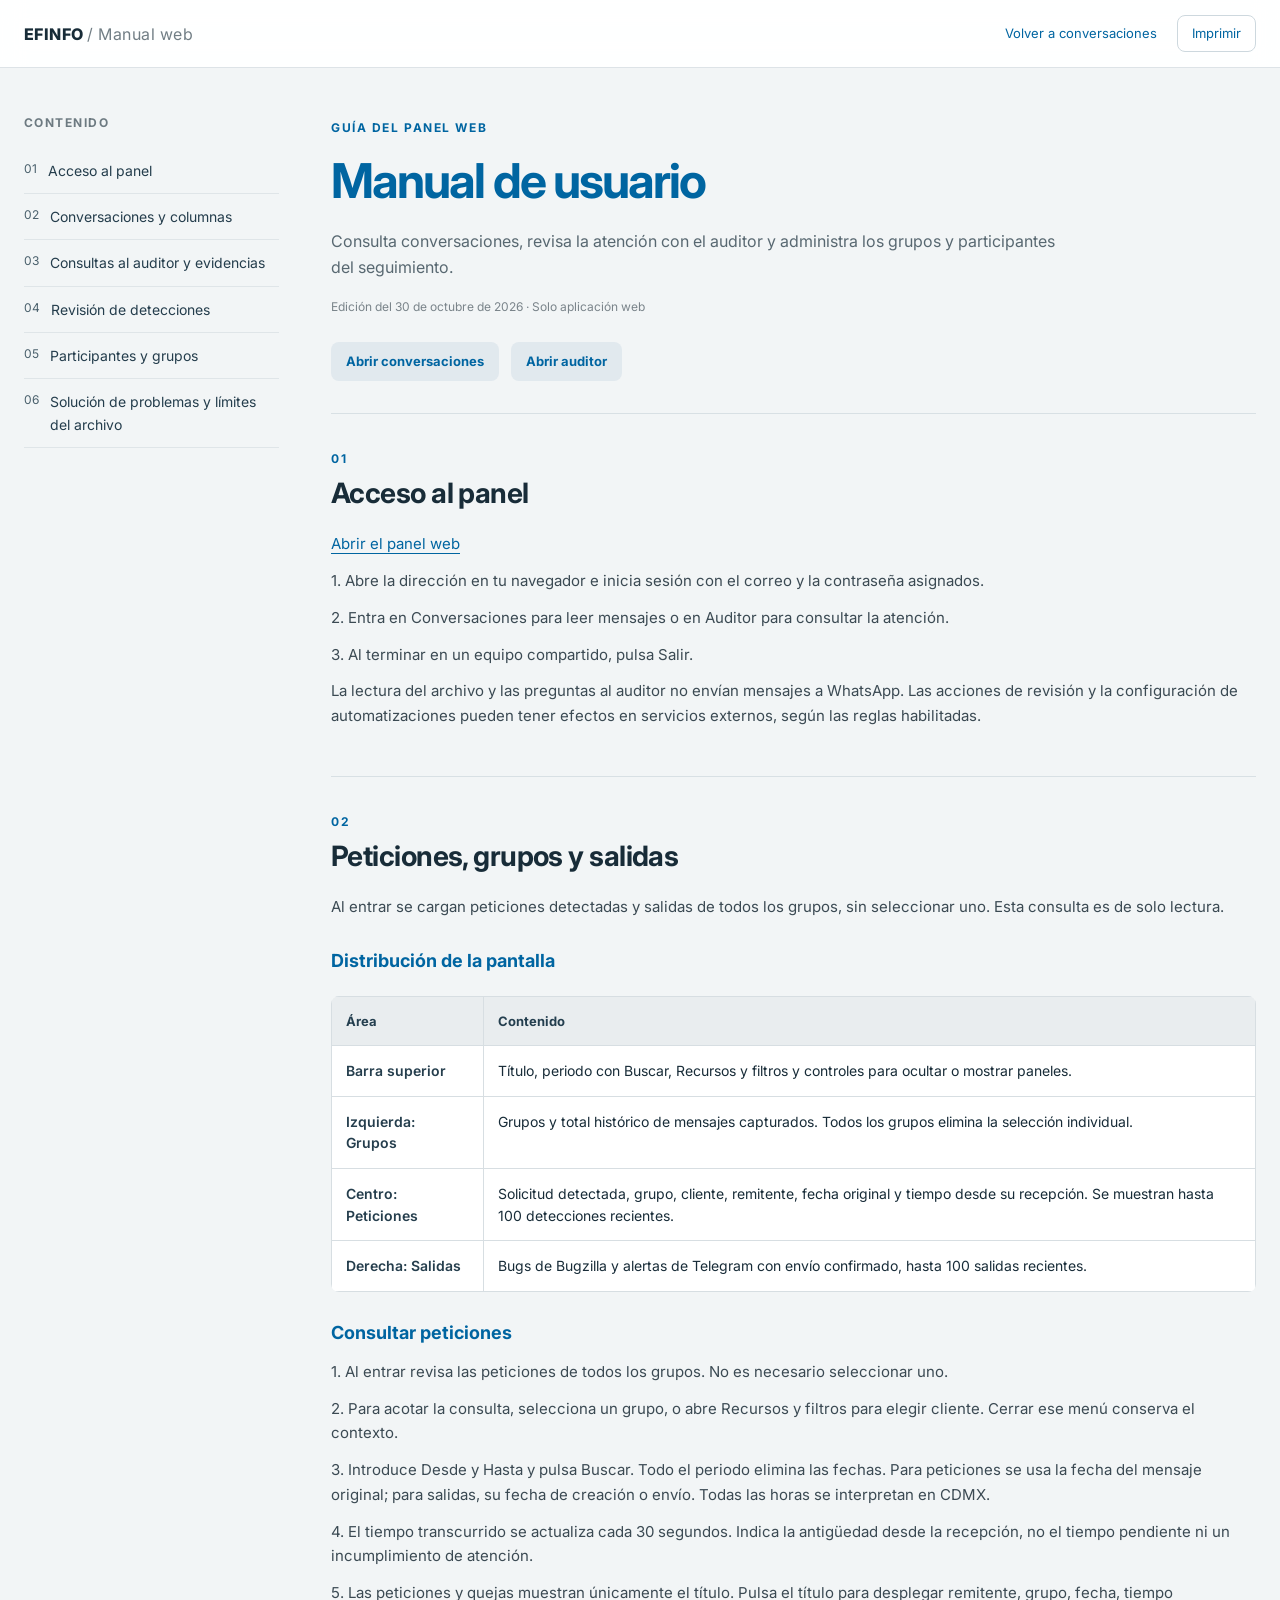
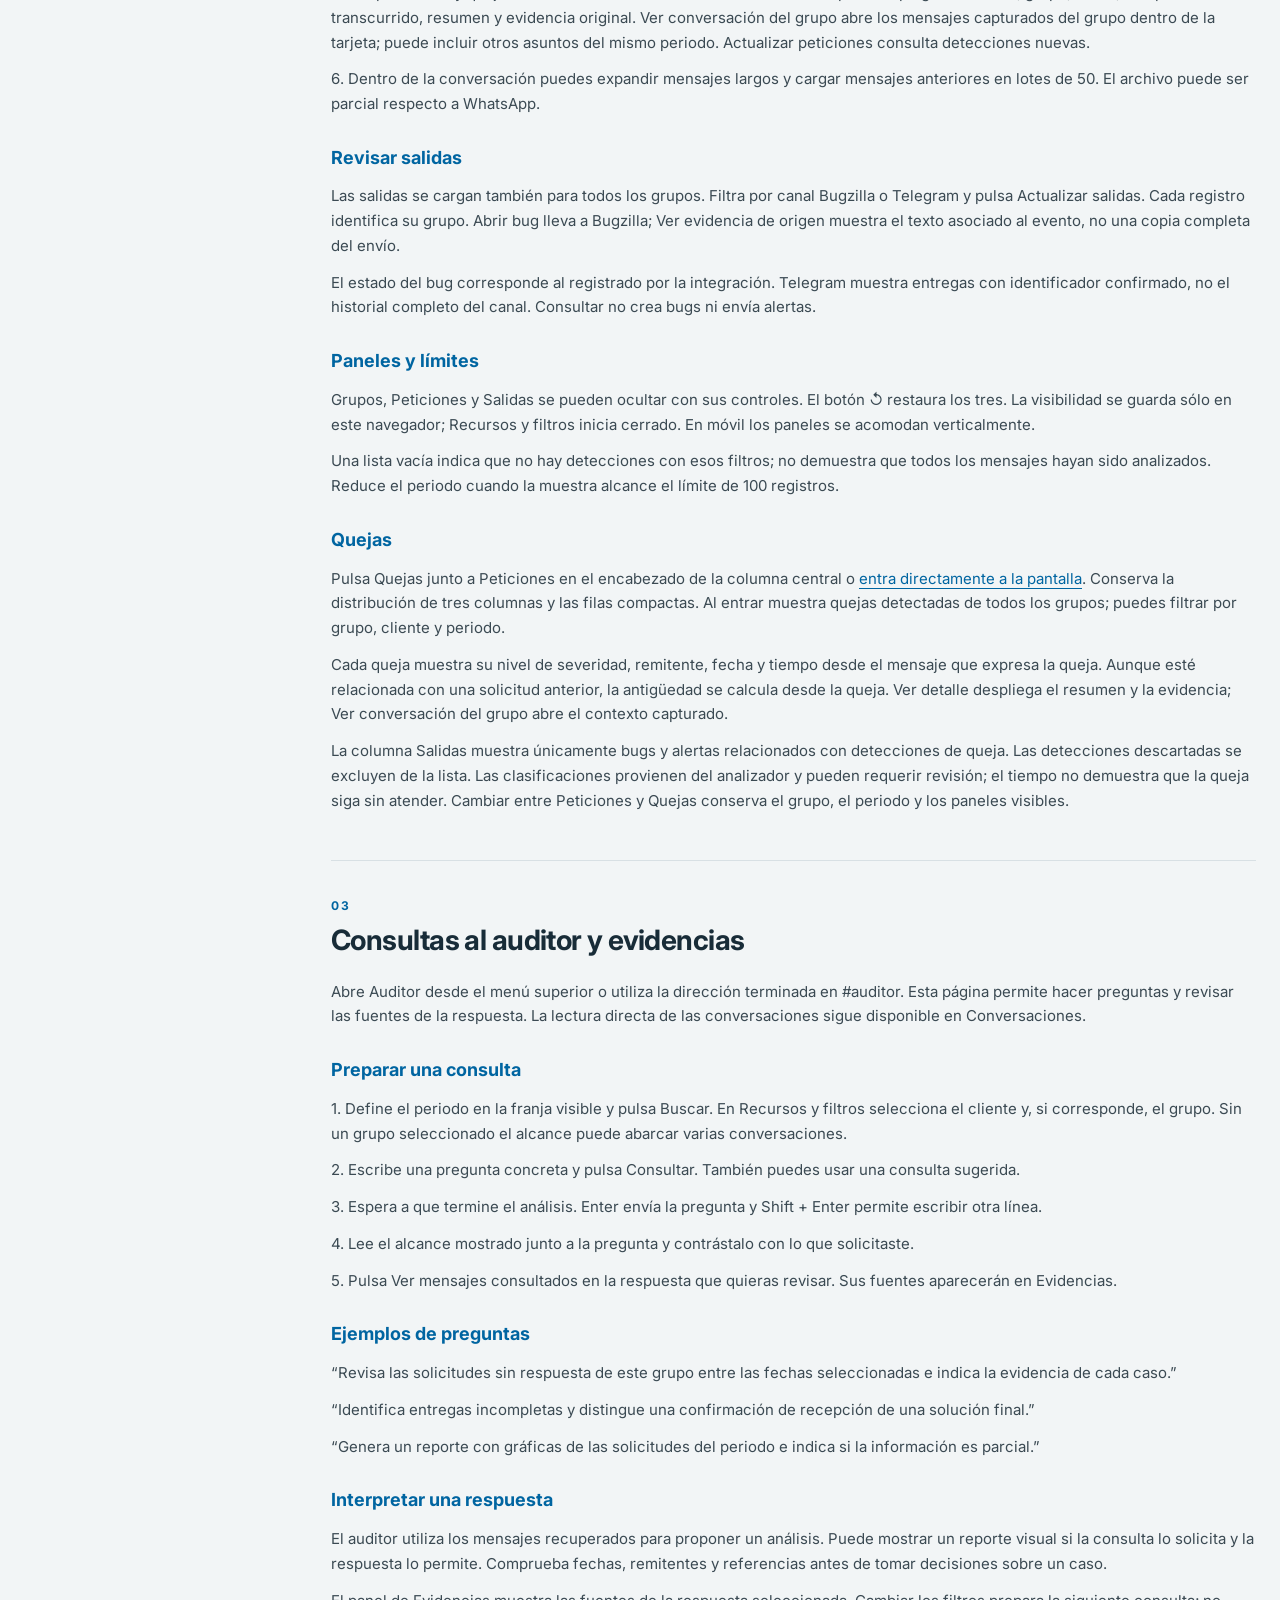
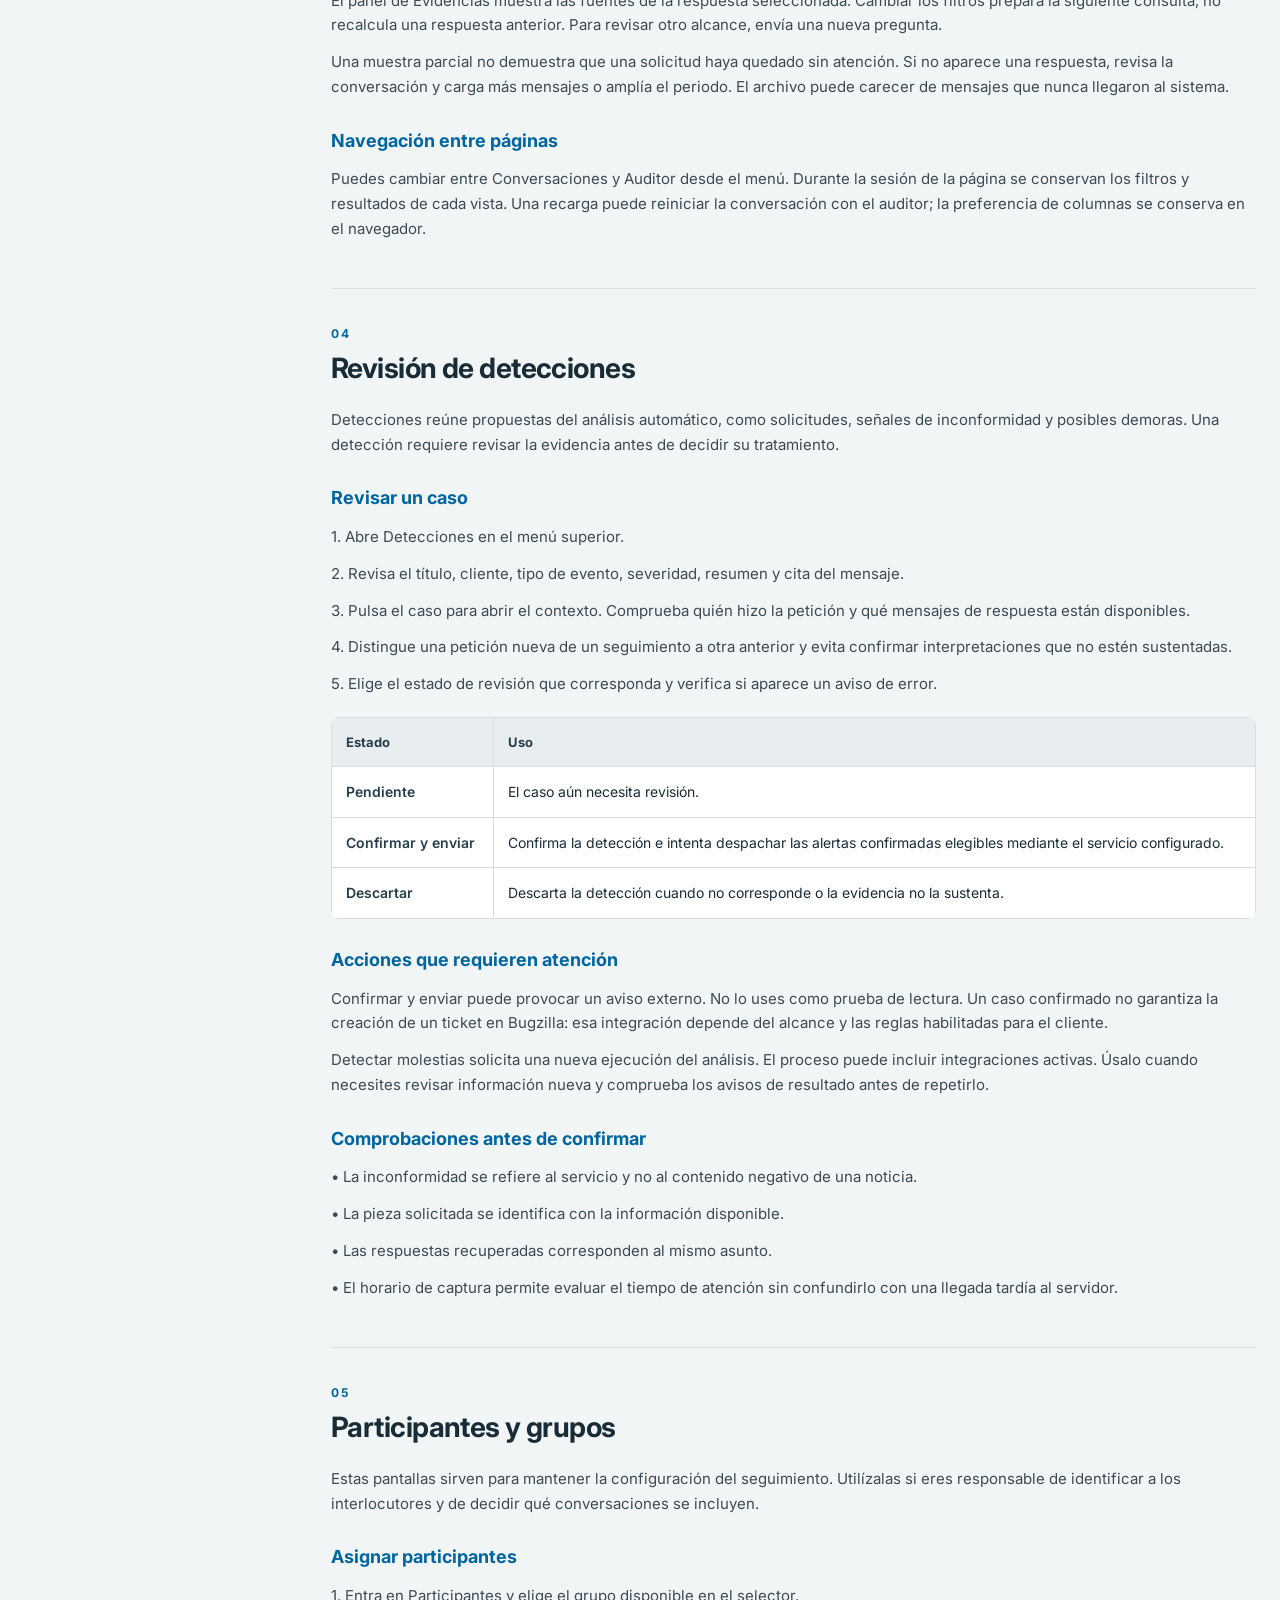
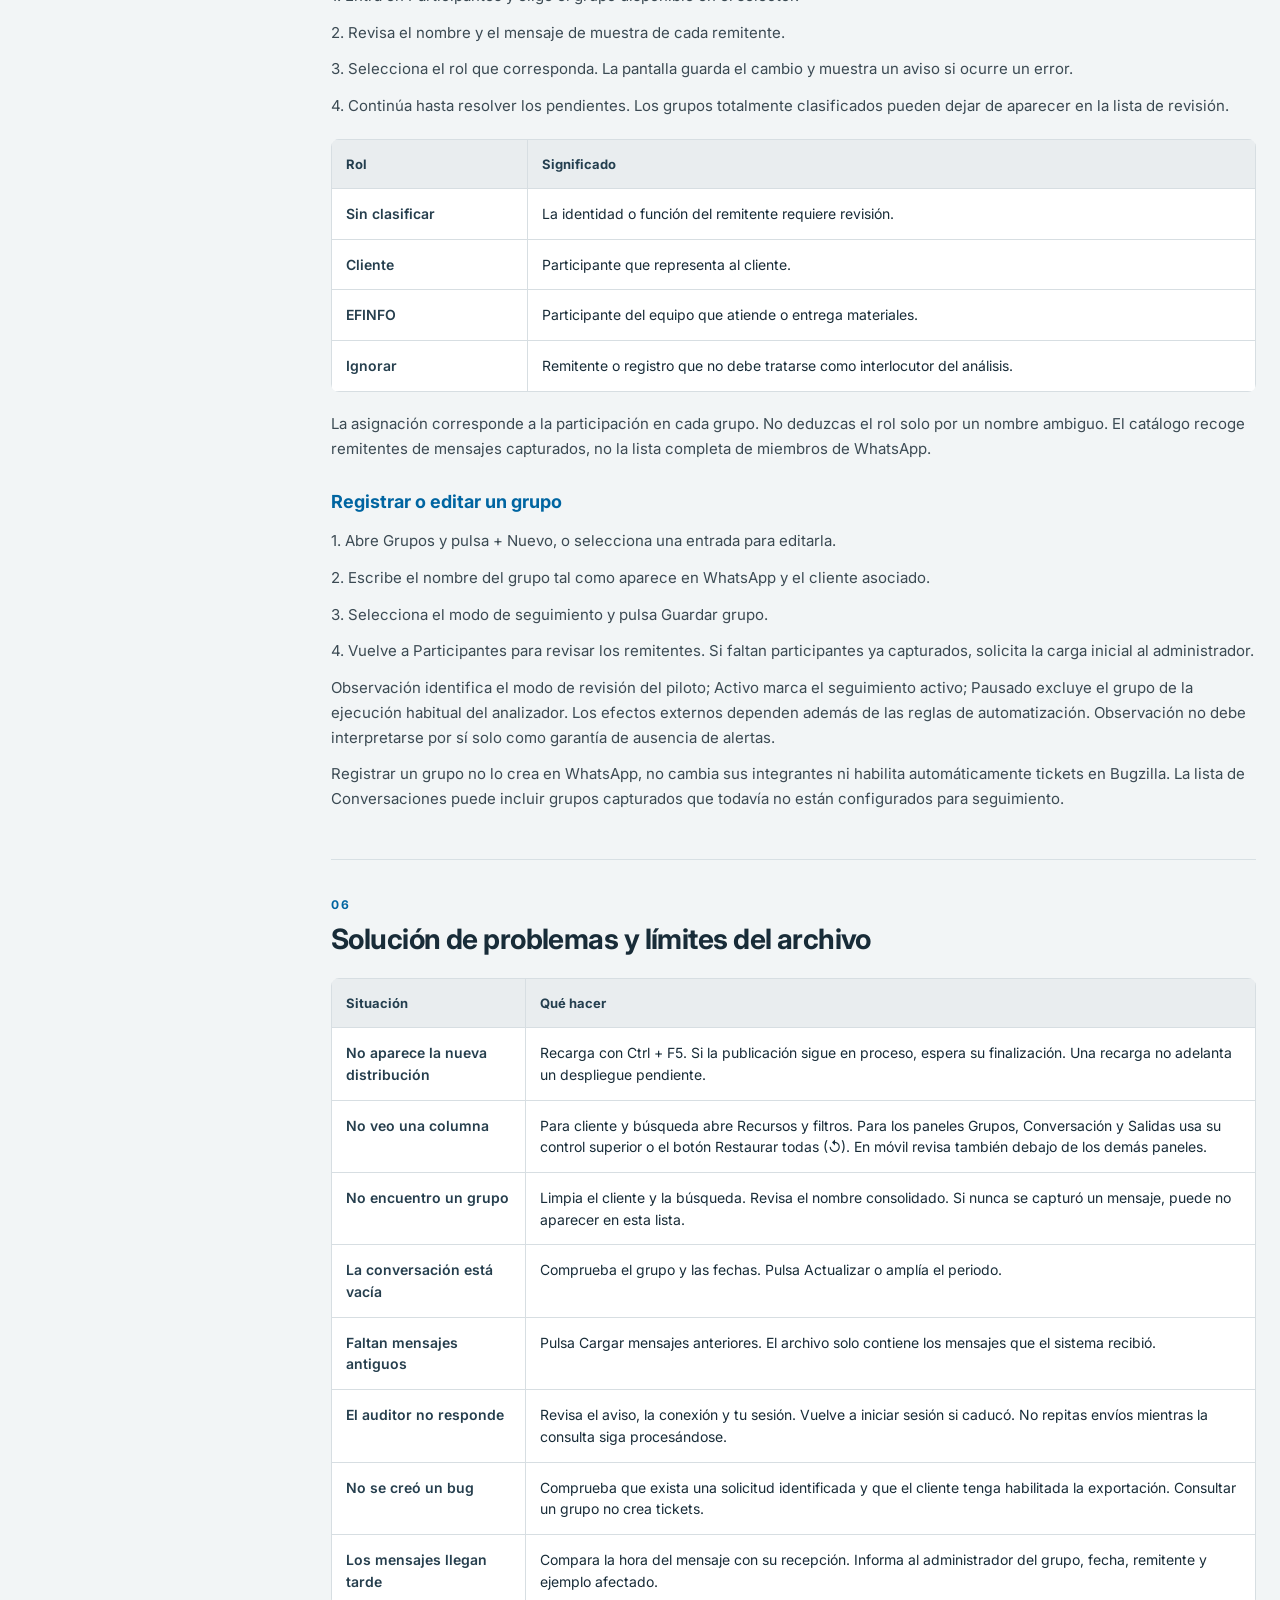
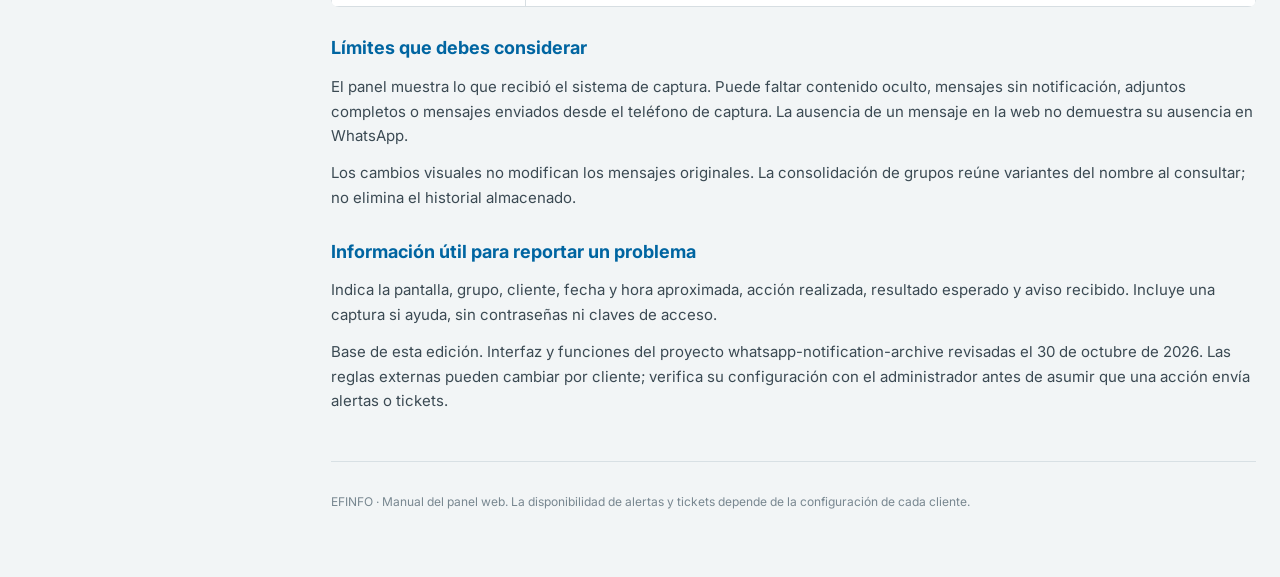
==== commit 5d1ea8db: "Publish title-only requests and larger service audit caption" ====
--- a/manual.html
+++ b/manual.html
@@ -2,4 +2,4 @@
 <html lang="es"><head><meta charset="utf-8"><meta name="viewport" content="width=device-width,initial-scale=1"><meta name="description" content="Manual de usuario del panel web EFINFO de conversaciones y auditoría de atención."><title>Manual de usuario web · EFINFO</title>
 <style>@import url('https://fonts.googleapis.com/css2?family=Inter:wght@400;500;600;700;800&display=swap');
 :root{font-family:Inter,Segoe UI,Arial,sans-serif;color:#182c38;background:#f2f5f6;line-height:1.65;scroll-behavior:smooth;scroll-padding-top:90px}*{box-sizing:border-box}body{margin:0}a{color:#0065a1;text-underline-offset:4px}button{font:inherit;cursor:pointer}a:focus-visible,button:focus-visible,summary:focus-visible,[tabindex]:focus-visible{outline:3px solid #0065a1;outline-offset:4px}.skip{position:absolute;left:-9999px}.skip:focus{left:20px;top:12px;background:#fff;z-index:10;padding:10px}.topbar{position:sticky;top:0;z-index:3;background:#ffffffed;backdrop-filter:blur(12px);border-bottom:1px solid #dde3e7;padding:15px max(24px,calc((100vw - 1320px)/2));display:flex;align-items:center;justify-content:space-between;gap:20px}.brand{font-weight:800;letter-spacing:.03em}.topbar a{font-size:13px;text-decoration:none}.topbar div:last-child{display:flex;gap:20px;align-items:center}.print{border:1px solid #cdd8de;background:#fff;color:#0065a1;border-radius:8px;padding:7px 14px;font-size:13px}.layout{max-width:1320px;margin:auto;padding:45px 24px 65px;display:grid;grid-template-columns:255px minmax(0,1fr);gap:52px}.sidebar{position:sticky;top:105px;align-self:start}.sidebar h2{font-size:12px;text-transform:uppercase;letter-spacing:.12em;color:#6d7a81;margin:0 0 15px}.sidebar a{display:flex;gap:11px;padding:11px 0;font-size:12px;text-decoration:none;border-bottom:1px solid #dfe5e8;color:#4a606c}.sidebar a span{font-size:14px;color:#243d4c}.hero{padding-bottom:32px;border-bottom:1px solid #d8e0e4}.eyebrow,.section-index{font-size:12px;font-weight:700;letter-spacing:.13em;text-transform:uppercase;color:#0065a1}.hero h1{font-size:clamp(32px,4vw,48px);line-height:1.13;letter-spacing:-.04em;margin:14px 0 20px;color:#0065a1}.hero p{max-width:740px;color:#586871;font-size:16px}.edition{font-size:12px!important;color:#7a848a!important}.hero-links{display:flex;gap:12px;flex-wrap:wrap;margin-top:25px}.hero-links a{padding:9px 15px;border-radius:8px;background:#e1e9ee;text-decoration:none;font-size:13px;font-weight:700}main{min-width:0}section{padding:35px 0;border-bottom:1px solid #d8e0e4}section h2{font-size:28px;line-height:1.2;letter-spacing:-.02em;margin:0 0 22px}section h3{font-size:18px;margin:26px 0 10px;color:#0065a1}section p{font-size:15px;margin:12px 0;color:#3b4a53}.section-index{margin:0 0 8px!important;color:#0065a1!important}table{width:100%;border-collapse:collapse;font-size:14px;line-height:1.55;background:white}th,td{text-align:left;vertical-align:top;padding:14px;border:1px solid #d7dee2}th{background:#e9edef;color:#243f4f;font-size:13px}td:first-child{min-width:135px;font-weight:600;color:#253e4d}.table-scroll{overflow-x:auto;margin:20px 0;border-radius:8px}.mobile-toc{display:none}footer{margin-top:30px;font-size:12px;color:#788790}@media(max-width:900px){.layout{grid-template-columns:1fr;padding:25px 18px;gap:25px}.sidebar{display:none}.mobile-toc{display:block;background:#fff;border:1px solid #dce2e6;border-radius:10px;padding:12px 16px;margin:22px 0}.mobile-toc summary{font-size:14px;font-weight:700;cursor:pointer}.mobile-toc a{display:block;margin:10px 0;font-size:14px}section{padding:28px 0}.topbar{padding:13px 18px}.topbar div:last-child{gap:12px}.hero h1{font-size:34px}section h2{font-size:24px}th,td{padding:11px}}@media print{body{background:#fff}.topbar,.sidebar,.mobile-toc,.hero-links,.skip{display:none}.layout{display:block;padding:0;max-width:none}.hero h1{font-size:28px}section{break-inside:auto;padding:20px 0}section h2,section h3{break-after:avoid}tr{break-inside:avoid}a{color:#000}section p{font-size:11pt}.table-scroll{overflow:visible}footer{font-size:9pt}}
-</style></head><body><a class="skip" href="#contenido">Saltar al contenido</a><header class="topbar"><div class="brand">EFINFO <span style="font-weight:400;color:#717e85"> / Manual web</span></div><div><a href="./#conversaciones">Volver a conversaciones</a><button class="print" onclick="window.print()">Imprimir</button></div></header><div class="layout"><nav class="sidebar" aria-label="Contenido del manual"><h2>Contenido</h2><a href="#acceso">01 <span>Acceso al panel</span></a><a href="#conversaciones">02 <span>Conversaciones y columnas</span></a><a href="#auditor">03 <span>Consultas al auditor y evidencias</span></a><a href="#detecciones">04 <span>Revisión de detecciones</span></a><a href="#administracion">05 <span>Participantes y grupos</span></a><a href="#ayuda">06 <span>Solución de problemas y límites del archivo</span></a></nav><main id="contenido"><header class="hero"><span class="eyebrow">Guía del panel web</span><h1>Manual de usuario</h1><p>Consulta conversaciones, revisa la atención con el auditor y administra los grupos y participantes del seguimiento.</p><p class="edition">Edición del 30 de octubre de 2026 · Solo aplicación web</p><div class="hero-links"><a href="./#conversaciones">Abrir conversaciones</a><a href="./#auditor">Abrir auditor</a></div></header><details class="mobile-toc"><summary>Contenido del manual</summary><a href="#acceso">01 <span>Acceso al panel</span></a><a href="#conversaciones">02 <span>Conversaciones y columnas</span></a><a href="#auditor">03 <span>Consultas al auditor y evidencias</span></a><a href="#detecciones">04 <span>Revisión de detecciones</span></a><a href="#administracion">05 <span>Participantes y grupos</span></a><a href="#ayuda">06 <span>Solución de problemas y límites del archivo</span></a></details><section id="acceso" aria-labelledby="title-acceso"><p class="section-index">01</p><h2 id="title-acceso">Acceso al panel</h2><p><a href="./">Abrir el panel web</a></p><p>1.  Abre la dirección en tu navegador e inicia sesión con el correo y la contraseña asignados.</p><p>2.  Entra en Conversaciones para leer mensajes o en Auditor para consultar la atención.</p><p>3.  Al terminar en un equipo compartido, pulsa Salir.</p><p>La lectura del archivo y las preguntas al auditor no envían mensajes a WhatsApp. Las acciones de revisión y la configuración de automatizaciones pueden tener efectos en servicios externos, según las reglas habilitadas.</p></section><section id="conversaciones" aria-labelledby="title-conversaciones"><p class="section-index">02</p><h2 id="title-conversaciones">Peticiones, grupos y salidas</h2><p>Al entrar se cargan peticiones detectadas y salidas de todos los grupos, sin seleccionar uno. Esta consulta es de solo lectura.</p><h3>Distribución de la pantalla</h3><div class="table-scroll" tabindex="0"><table><thead><tr><th>Área</th><th>Contenido</th></tr></thead><tbody><tr><td>Barra superior</td><td>Título, periodo con Buscar, Recursos y filtros y controles para ocultar o mostrar paneles.</td></tr><tr><td>Izquierda: Grupos</td><td>Grupos y total histórico de mensajes capturados. Todos los grupos elimina la selección individual.</td></tr><tr><td>Centro: Peticiones</td><td>Solicitud detectada, grupo, cliente, remitente, fecha original y tiempo desde su recepción. Se muestran hasta 100 detecciones recientes.</td></tr><tr><td>Derecha: Salidas</td><td>Bugs de Bugzilla y alertas de Telegram con envío confirmado, hasta 100 salidas recientes.</td></tr></tbody></table></div><h3>Consultar peticiones</h3><p>1. Al entrar revisa las peticiones de todos los grupos. No es necesario seleccionar uno.</p><p>2. Para acotar la consulta, selecciona un grupo, o abre Recursos y filtros para elegir cliente. Cerrar ese menú conserva el contexto.</p><p>3. Introduce Desde y Hasta y pulsa Buscar. Todo el periodo elimina las fechas. Para peticiones se usa la fecha del mensaje original; para salidas, su fecha de creación o envío. Todas las horas se interpretan en CDMX.</p><p>4. El tiempo transcurrido se actualiza cada 30 segundos. Indica la antigüedad desde la recepción, no el tiempo pendiente ni un incumplimiento de atención.</p><p>5. Las peticiones se muestran como filas compactas. Ver detalle despliega el resumen y la evidencia original. Ver conversación del grupo abre los mensajes capturados del grupo dentro de la tarjeta; puede incluir otros asuntos del mismo periodo. Actualizar peticiones consulta detecciones nuevas.</p><p>6. Dentro de la conversación puedes expandir mensajes largos y cargar mensajes anteriores en lotes de 50. El archivo puede ser parcial respecto a WhatsApp.</p><h3>Revisar salidas</h3><p>Las salidas se cargan también para todos los grupos. Filtra por canal Bugzilla o Telegram y pulsa Actualizar salidas. Cada registro identifica su grupo. Abrir bug lleva a Bugzilla; Ver evidencia de origen muestra el texto asociado al evento, no una copia completa del envío.</p><p>El estado del bug corresponde al registrado por la integración. Telegram muestra entregas con identificador confirmado, no el historial completo del canal. Consultar no crea bugs ni envía alertas.</p><h3>Paneles y límites</h3><p>Grupos, Peticiones y Salidas se pueden ocultar con sus controles. El botón ↺ restaura los tres. La visibilidad se guarda sólo en este navegador; Recursos y filtros inicia cerrado. En móvil los paneles se acomodan verticalmente.</p><p>Una lista vacía indica que no hay detecciones con esos filtros; no demuestra que todos los mensajes hayan sido analizados. Reduce el periodo cuando la muestra alcance el límite de 100 registros.</p><h3>Quejas</h3><p>Pulsa Quejas junto a Peticiones en el encabezado de la columna central o <a href="./#quejas">entra directamente a la pantalla</a>. Conserva la distribución de tres columnas y las filas compactas. Al entrar muestra quejas detectadas de todos los grupos; puedes filtrar por grupo, cliente y periodo.</p><p>Cada queja muestra su nivel de severidad, remitente, fecha y tiempo desde el mensaje que expresa la queja. Aunque esté relacionada con una solicitud anterior, la antigüedad se calcula desde la queja. Ver detalle despliega el resumen y la evidencia; Ver conversación del grupo abre el contexto capturado.</p><p>La columna Salidas muestra únicamente bugs y alertas relacionados con detecciones de queja. Las detecciones descartadas se excluyen de la lista. Las clasificaciones provienen del analizador y pueden requerir revisión; el tiempo no demuestra que la queja siga sin atender. Cambiar entre Peticiones y Quejas conserva el grupo, el periodo y los paneles visibles.</p></section><section id="auditor" aria-labelledby="title-auditor"><p class="section-index">03</p><h2 id="title-auditor">Consultas al auditor y evidencias</h2><p>Abre Auditor desde el menú superior o utiliza la dirección terminada en #auditor. Esta página permite hacer preguntas y revisar las fuentes de la respuesta. La lectura directa de las conversaciones sigue disponible en Conversaciones.</p><h3>Preparar una consulta</h3><p>1.  Define el periodo en la franja visible y pulsa Buscar. En Recursos y filtros selecciona el cliente y, si corresponde, el grupo. Sin un grupo seleccionado el alcance puede abarcar varias conversaciones.</p><p>2.  Escribe una pregunta concreta y pulsa Consultar. También puedes usar una consulta sugerida.</p><p>3.  Espera a que termine el análisis. Enter envía la pregunta y Shift + Enter permite escribir otra línea.</p><p>4.  Lee el alcance mostrado junto a la pregunta y contrástalo con lo que solicitaste.</p><p>5.  Pulsa Ver mensajes consultados en la respuesta que quieras revisar. Sus fuentes aparecerán en Evidencias.</p><h3>Ejemplos de preguntas</h3><p>“Revisa las solicitudes sin respuesta de este grupo entre las fechas seleccionadas e indica la evidencia de cada caso.”</p><p>“Identifica entregas incompletas y distingue una confirmación de recepción de una solución final.”</p><p>“Genera un reporte con gráficas de las solicitudes del periodo e indica si la información es parcial.”</p><h3>Interpretar una respuesta</h3><p>El auditor utiliza los mensajes recuperados para proponer un análisis. Puede mostrar un reporte visual si la consulta lo solicita y la respuesta lo permite. Comprueba fechas, remitentes y referencias antes de tomar decisiones sobre un caso.</p><p>El panel de Evidencias muestra las fuentes de la respuesta seleccionada. Cambiar los filtros prepara la siguiente consulta; no recalcula una respuesta anterior. Para revisar otro alcance, envía una nueva pregunta.</p><p>Una muestra parcial no demuestra que una solicitud haya quedado sin atención. Si no aparece una respuesta, revisa la conversación y carga más mensajes o amplía el periodo. El archivo puede carecer de mensajes que nunca llegaron al sistema.</p><h3>Navegación entre páginas</h3><p>Puedes cambiar entre Conversaciones y Auditor desde el menú. Durante la sesión de la página se conservan los filtros y resultados de cada vista. Una recarga puede reiniciar la conversación con el auditor; la preferencia de columnas se conserva en el navegador.</p></section><section id="detecciones" aria-labelledby="title-detecciones"><p class="section-index">04</p><h2 id="title-detecciones">Revisión de detecciones</h2><p>Detecciones reúne propuestas del análisis automático, como solicitudes, señales de inconformidad y posibles demoras. Una detección requiere revisar la evidencia antes de decidir su tratamiento.</p><h3>Revisar un caso</h3><p>1.  Abre Detecciones en el menú superior.</p><p>2.  Revisa el título, cliente, tipo de evento, severidad, resumen y cita del mensaje.</p><p>3.  Pulsa el caso para abrir el contexto. Comprueba quién hizo la petición y qué mensajes de respuesta están disponibles.</p><p>4.  Distingue una petición nueva de un seguimiento a otra anterior y evita confirmar interpretaciones que no estén sustentadas.</p><p>5.  Elige el estado de revisión que corresponda y verifica si aparece un aviso de error.</p><div class="table-scroll" tabindex="0"><table><thead><tr><th scope="col">Estado</th><th scope="col">Uso</th></tr></thead><tbody><tr><td>Pendiente</td><td>El caso aún necesita revisión.</td></tr><tr><td>Confirmar y enviar</td><td>Confirma la detección e intenta despachar las alertas confirmadas elegibles mediante el servicio configurado.</td></tr><tr><td>Descartar</td><td>Descarta la detección cuando no corresponde o la evidencia no la sustenta.</td></tr></tbody></table></div><h3>Acciones que requieren atención</h3><p>Confirmar y enviar puede provocar un aviso externo. No lo uses como prueba de lectura. Un caso confirmado no garantiza la creación de un ticket en Bugzilla: esa integración depende del alcance y las reglas habilitadas para el cliente.</p><p>Detectar molestias solicita una nueva ejecución del análisis. El proceso puede incluir integraciones activas. Úsalo cuando necesites revisar información nueva y comprueba los avisos de resultado antes de repetirlo.</p><h3>Comprobaciones antes de confirmar</h3><p>• La inconformidad se refiere al servicio y no al contenido negativo de una noticia.</p><p>• La pieza solicitada se identifica con la información disponible.</p><p>• Las respuestas recuperadas corresponden al mismo asunto.</p><p>• El horario de captura permite evaluar el tiempo de atención sin confundirlo con una llegada tardía al servidor.</p></section><section id="administracion" aria-labelledby="title-administracion"><p class="section-index">05</p><h2 id="title-administracion">Participantes y grupos</h2><p>Estas pantallas sirven para mantener la configuración del seguimiento. Utilízalas si eres responsable de identificar a los interlocutores y de decidir qué conversaciones se incluyen.</p><h3>Asignar participantes</h3><p>1.  Entra en Participantes y elige el grupo disponible en el selector.</p><p>2.  Revisa el nombre y el mensaje de muestra de cada remitente.</p><p>3.  Selecciona el rol que corresponda. La pantalla guarda el cambio y muestra un aviso si ocurre un error.</p><p>4.  Continúa hasta resolver los pendientes. Los grupos totalmente clasificados pueden dejar de aparecer en la lista de revisión.</p><div class="table-scroll" tabindex="0"><table><thead><tr><th scope="col">Rol</th><th scope="col">Significado</th></tr></thead><tbody><tr><td>Sin clasificar</td><td>La identidad o función del remitente requiere revisión.</td></tr><tr><td>Cliente</td><td>Participante que representa al cliente.</td></tr><tr><td>EFINFO</td><td>Participante del equipo que atiende o entrega materiales.</td></tr><tr><td>Ignorar</td><td>Remitente o registro que no debe tratarse como interlocutor del análisis.</td></tr></tbody></table></div><p>La asignación corresponde a la participación en cada grupo. No deduzcas el rol solo por un nombre ambiguo. El catálogo recoge remitentes de mensajes capturados, no la lista completa de miembros de WhatsApp.</p><h3>Registrar o editar un grupo</h3><p>1.  Abre Grupos y pulsa + Nuevo, o selecciona una entrada para editarla.</p><p>2.  Escribe el nombre del grupo tal como aparece en WhatsApp y el cliente asociado.</p><p>3.  Selecciona el modo de seguimiento y pulsa Guardar grupo.</p><p>4.  Vuelve a Participantes para revisar los remitentes. Si faltan participantes ya capturados, solicita la carga inicial al administrador.</p><p>Observación identifica el modo de revisión del piloto; Activo marca el seguimiento activo; Pausado excluye el grupo de la ejecución habitual del analizador. Los efectos externos dependen además de las reglas de automatización. Observación no debe interpretarse por sí solo como garantía de ausencia de alertas.</p><p>Registrar un grupo no lo crea en WhatsApp, no cambia sus integrantes ni habilita automáticamente tickets en Bugzilla. La lista de Conversaciones puede incluir grupos capturados que todavía no están configurados para seguimiento.</p></section><section id="ayuda" aria-labelledby="title-ayuda"><p class="section-index">06</p><h2 id="title-ayuda">Solución de problemas y límites del archivo</h2><div class="table-scroll" tabindex="0"><table><thead><tr><th scope="col">Situación</th><th scope="col">Qué hacer</th></tr></thead><tbody><tr><td>No aparece la nueva distribución</td><td>Recarga con Ctrl + F5. Si la publicación sigue en proceso, espera su finalización. Una recarga no adelanta un despliegue pendiente.</td></tr><tr><td>No veo una columna</td><td>Para cliente y búsqueda abre Recursos y filtros. Para los paneles Grupos, Conversación y Salidas usa su control superior o el botón Restaurar todas (↺). En móvil revisa también debajo de los demás paneles.</td></tr><tr><td>No encuentro un grupo</td><td>Limpia el cliente y la búsqueda. Revisa el nombre consolidado. Si nunca se capturó un mensaje, puede no aparecer en esta lista.</td></tr><tr><td>La conversación está vacía</td><td>Comprueba el grupo y las fechas. Pulsa Actualizar o amplía el periodo.</td></tr><tr><td>Faltan mensajes antiguos</td><td>Pulsa Cargar mensajes anteriores. El archivo solo contiene los mensajes que el sistema recibió.</td></tr><tr><td>El auditor no responde</td><td>Revisa el aviso, la conexión y tu sesión. Vuelve a iniciar sesión si caducó. No repitas envíos mientras la consulta siga procesándose.</td></tr><tr><td>No se creó un bug</td><td>Comprueba que exista una solicitud identificada y que el cliente tenga habilitada la exportación. Consultar un grupo no crea tickets.</td></tr><tr><td>Los mensajes llegan tarde</td><td>Compara la hora del mensaje con su recepción. Informa al administrador del grupo, fecha, remitente y ejemplo afectado.</td></tr></tbody></table></div><h3>Límites que debes considerar</h3><p>El panel muestra lo que recibió el sistema de captura. Puede faltar contenido oculto, mensajes sin notificación, adjuntos completos o mensajes enviados desde el teléfono de captura. La ausencia de un mensaje en la web no demuestra su ausencia en WhatsApp.</p><p>Los cambios visuales no modifican los mensajes originales. La consolidación de grupos reúne variantes del nombre al consultar; no elimina el historial almacenado.</p><h3>Información útil para reportar un problema</h3><p>Indica la pantalla, grupo, cliente, fecha y hora aproximada, acción realizada, resultado esperado y aviso recibido. Incluye una captura si ayuda, sin contraseñas ni claves de acceso.</p><p>Base de esta edición. Interfaz y funciones del proyecto whatsapp-notification-archive revisadas el 30 de octubre de 2026. Las reglas externas pueden cambiar por cliente; verifica su configuración con el administrador antes de asumir que una acción envía alertas o tickets.</p></section><footer>EFINFO · Manual del panel web. La disponibilidad de alertas y tickets depende de la configuración de cada cliente.</footer></main></div></body></html>+</style></head><body><a class="skip" href="#contenido">Saltar al contenido</a><header class="topbar"><div class="brand">EFINFO <span style="font-weight:400;color:#717e85"> / Manual web</span></div><div><a href="./#conversaciones">Volver a conversaciones</a><button class="print" onclick="window.print()">Imprimir</button></div></header><div class="layout"><nav class="sidebar" aria-label="Contenido del manual"><h2>Contenido</h2><a href="#acceso">01 <span>Acceso al panel</span></a><a href="#conversaciones">02 <span>Conversaciones y columnas</span></a><a href="#auditor">03 <span>Consultas al auditor y evidencias</span></a><a href="#detecciones">04 <span>Revisión de detecciones</span></a><a href="#administracion">05 <span>Participantes y grupos</span></a><a href="#ayuda">06 <span>Solución de problemas y límites del archivo</span></a></nav><main id="contenido"><header class="hero"><span class="eyebrow">Guía del panel web</span><h1>Manual de usuario</h1><p>Consulta conversaciones, revisa la atención con el auditor y administra los grupos y participantes del seguimiento.</p><p class="edition">Edición del 30 de octubre de 2026 · Solo aplicación web</p><div class="hero-links"><a href="./#conversaciones">Abrir conversaciones</a><a href="./#auditor">Abrir auditor</a></div></header><details class="mobile-toc"><summary>Contenido del manual</summary><a href="#acceso">01 <span>Acceso al panel</span></a><a href="#conversaciones">02 <span>Conversaciones y columnas</span></a><a href="#auditor">03 <span>Consultas al auditor y evidencias</span></a><a href="#detecciones">04 <span>Revisión de detecciones</span></a><a href="#administracion">05 <span>Participantes y grupos</span></a><a href="#ayuda">06 <span>Solución de problemas y límites del archivo</span></a></details><section id="acceso" aria-labelledby="title-acceso"><p class="section-index">01</p><h2 id="title-acceso">Acceso al panel</h2><p><a href="./">Abrir el panel web</a></p><p>1.  Abre la dirección en tu navegador e inicia sesión con el correo y la contraseña asignados.</p><p>2.  Entra en Conversaciones para leer mensajes o en Auditor para consultar la atención.</p><p>3.  Al terminar en un equipo compartido, pulsa Salir.</p><p>La lectura del archivo y las preguntas al auditor no envían mensajes a WhatsApp. Las acciones de revisión y la configuración de automatizaciones pueden tener efectos en servicios externos, según las reglas habilitadas.</p></section><section id="conversaciones" aria-labelledby="title-conversaciones"><p class="section-index">02</p><h2 id="title-conversaciones">Peticiones, grupos y salidas</h2><p>Al entrar se cargan peticiones detectadas y salidas de todos los grupos, sin seleccionar uno. Esta consulta es de solo lectura.</p><h3>Distribución de la pantalla</h3><div class="table-scroll" tabindex="0"><table><thead><tr><th>Área</th><th>Contenido</th></tr></thead><tbody><tr><td>Barra superior</td><td>Título, periodo con Buscar, Recursos y filtros y controles para ocultar o mostrar paneles.</td></tr><tr><td>Izquierda: Grupos</td><td>Grupos y total histórico de mensajes capturados. Todos los grupos elimina la selección individual.</td></tr><tr><td>Centro: Peticiones</td><td>Solicitud detectada, grupo, cliente, remitente, fecha original y tiempo desde su recepción. Se muestran hasta 100 detecciones recientes.</td></tr><tr><td>Derecha: Salidas</td><td>Bugs de Bugzilla y alertas de Telegram con envío confirmado, hasta 100 salidas recientes.</td></tr></tbody></table></div><h3>Consultar peticiones</h3><p>1. Al entrar revisa las peticiones de todos los grupos. No es necesario seleccionar uno.</p><p>2. Para acotar la consulta, selecciona un grupo, o abre Recursos y filtros para elegir cliente. Cerrar ese menú conserva el contexto.</p><p>3. Introduce Desde y Hasta y pulsa Buscar. Todo el periodo elimina las fechas. Para peticiones se usa la fecha del mensaje original; para salidas, su fecha de creación o envío. Todas las horas se interpretan en CDMX.</p><p>4. El tiempo transcurrido se actualiza cada 30 segundos. Indica la antigüedad desde la recepción, no el tiempo pendiente ni un incumplimiento de atención.</p><p>5. Las peticiones y quejas muestran únicamente el título. Pulsa el título para desplegar remitente, grupo, fecha, tiempo transcurrido, resumen y evidencia original. Ver conversación del grupo abre los mensajes capturados del grupo dentro de la tarjeta; puede incluir otros asuntos del mismo periodo. Actualizar peticiones consulta detecciones nuevas.</p><p>6. Dentro de la conversación puedes expandir mensajes largos y cargar mensajes anteriores en lotes de 50. El archivo puede ser parcial respecto a WhatsApp.</p><h3>Revisar salidas</h3><p>Las salidas se cargan también para todos los grupos. Filtra por canal Bugzilla o Telegram y pulsa Actualizar salidas. Cada registro identifica su grupo. Abrir bug lleva a Bugzilla; Ver evidencia de origen muestra el texto asociado al evento, no una copia completa del envío.</p><p>El estado del bug corresponde al registrado por la integración. Telegram muestra entregas con identificador confirmado, no el historial completo del canal. Consultar no crea bugs ni envía alertas.</p><h3>Paneles y límites</h3><p>Grupos, Peticiones y Salidas se pueden ocultar con sus controles. El botón ↺ restaura los tres. La visibilidad se guarda sólo en este navegador; Recursos y filtros inicia cerrado. En móvil los paneles se acomodan verticalmente.</p><p>Una lista vacía indica que no hay detecciones con esos filtros; no demuestra que todos los mensajes hayan sido analizados. Reduce el periodo cuando la muestra alcance el límite de 100 registros.</p><h3>Quejas</h3><p>Pulsa Quejas junto a Peticiones en el encabezado de la columna central o <a href="./#quejas">entra directamente a la pantalla</a>. Conserva la distribución de tres columnas y las filas compactas. Al entrar muestra quejas detectadas de todos los grupos; puedes filtrar por grupo, cliente y periodo.</p><p>Cada queja muestra su nivel de severidad, remitente, fecha y tiempo desde el mensaje que expresa la queja. Aunque esté relacionada con una solicitud anterior, la antigüedad se calcula desde la queja. Ver detalle despliega el resumen y la evidencia; Ver conversación del grupo abre el contexto capturado.</p><p>La columna Salidas muestra únicamente bugs y alertas relacionados con detecciones de queja. Las detecciones descartadas se excluyen de la lista. Las clasificaciones provienen del analizador y pueden requerir revisión; el tiempo no demuestra que la queja siga sin atender. Cambiar entre Peticiones y Quejas conserva el grupo, el periodo y los paneles visibles.</p></section><section id="auditor" aria-labelledby="title-auditor"><p class="section-index">03</p><h2 id="title-auditor">Consultas al auditor y evidencias</h2><p>Abre Auditor desde el menú superior o utiliza la dirección terminada en #auditor. Esta página permite hacer preguntas y revisar las fuentes de la respuesta. La lectura directa de las conversaciones sigue disponible en Conversaciones.</p><h3>Preparar una consulta</h3><p>1.  Define el periodo en la franja visible y pulsa Buscar. En Recursos y filtros selecciona el cliente y, si corresponde, el grupo. Sin un grupo seleccionado el alcance puede abarcar varias conversaciones.</p><p>2.  Escribe una pregunta concreta y pulsa Consultar. También puedes usar una consulta sugerida.</p><p>3.  Espera a que termine el análisis. Enter envía la pregunta y Shift + Enter permite escribir otra línea.</p><p>4.  Lee el alcance mostrado junto a la pregunta y contrástalo con lo que solicitaste.</p><p>5.  Pulsa Ver mensajes consultados en la respuesta que quieras revisar. Sus fuentes aparecerán en Evidencias.</p><h3>Ejemplos de preguntas</h3><p>“Revisa las solicitudes sin respuesta de este grupo entre las fechas seleccionadas e indica la evidencia de cada caso.”</p><p>“Identifica entregas incompletas y distingue una confirmación de recepción de una solución final.”</p><p>“Genera un reporte con gráficas de las solicitudes del periodo e indica si la información es parcial.”</p><h3>Interpretar una respuesta</h3><p>El auditor utiliza los mensajes recuperados para proponer un análisis. Puede mostrar un reporte visual si la consulta lo solicita y la respuesta lo permite. Comprueba fechas, remitentes y referencias antes de tomar decisiones sobre un caso.</p><p>El panel de Evidencias muestra las fuentes de la respuesta seleccionada. Cambiar los filtros prepara la siguiente consulta; no recalcula una respuesta anterior. Para revisar otro alcance, envía una nueva pregunta.</p><p>Una muestra parcial no demuestra que una solicitud haya quedado sin atención. Si no aparece una respuesta, revisa la conversación y carga más mensajes o amplía el periodo. El archivo puede carecer de mensajes que nunca llegaron al sistema.</p><h3>Navegación entre páginas</h3><p>Puedes cambiar entre Conversaciones y Auditor desde el menú. Durante la sesión de la página se conservan los filtros y resultados de cada vista. Una recarga puede reiniciar la conversación con el auditor; la preferencia de columnas se conserva en el navegador.</p></section><section id="detecciones" aria-labelledby="title-detecciones"><p class="section-index">04</p><h2 id="title-detecciones">Revisión de detecciones</h2><p>Detecciones reúne propuestas del análisis automático, como solicitudes, señales de inconformidad y posibles demoras. Una detección requiere revisar la evidencia antes de decidir su tratamiento.</p><h3>Revisar un caso</h3><p>1.  Abre Detecciones en el menú superior.</p><p>2.  Revisa el título, cliente, tipo de evento, severidad, resumen y cita del mensaje.</p><p>3.  Pulsa el caso para abrir el contexto. Comprueba quién hizo la petición y qué mensajes de respuesta están disponibles.</p><p>4.  Distingue una petición nueva de un seguimiento a otra anterior y evita confirmar interpretaciones que no estén sustentadas.</p><p>5.  Elige el estado de revisión que corresponda y verifica si aparece un aviso de error.</p><div class="table-scroll" tabindex="0"><table><thead><tr><th scope="col">Estado</th><th scope="col">Uso</th></tr></thead><tbody><tr><td>Pendiente</td><td>El caso aún necesita revisión.</td></tr><tr><td>Confirmar y enviar</td><td>Confirma la detección e intenta despachar las alertas confirmadas elegibles mediante el servicio configurado.</td></tr><tr><td>Descartar</td><td>Descarta la detección cuando no corresponde o la evidencia no la sustenta.</td></tr></tbody></table></div><h3>Acciones que requieren atención</h3><p>Confirmar y enviar puede provocar un aviso externo. No lo uses como prueba de lectura. Un caso confirmado no garantiza la creación de un ticket en Bugzilla: esa integración depende del alcance y las reglas habilitadas para el cliente.</p><p>Detectar molestias solicita una nueva ejecución del análisis. El proceso puede incluir integraciones activas. Úsalo cuando necesites revisar información nueva y comprueba los avisos de resultado antes de repetirlo.</p><h3>Comprobaciones antes de confirmar</h3><p>• La inconformidad se refiere al servicio y no al contenido negativo de una noticia.</p><p>• La pieza solicitada se identifica con la información disponible.</p><p>• Las respuestas recuperadas corresponden al mismo asunto.</p><p>• El horario de captura permite evaluar el tiempo de atención sin confundirlo con una llegada tardía al servidor.</p></section><section id="administracion" aria-labelledby="title-administracion"><p class="section-index">05</p><h2 id="title-administracion">Participantes y grupos</h2><p>Estas pantallas sirven para mantener la configuración del seguimiento. Utilízalas si eres responsable de identificar a los interlocutores y de decidir qué conversaciones se incluyen.</p><h3>Asignar participantes</h3><p>1.  Entra en Participantes y elige el grupo disponible en el selector.</p><p>2.  Revisa el nombre y el mensaje de muestra de cada remitente.</p><p>3.  Selecciona el rol que corresponda. La pantalla guarda el cambio y muestra un aviso si ocurre un error.</p><p>4.  Continúa hasta resolver los pendientes. Los grupos totalmente clasificados pueden dejar de aparecer en la lista de revisión.</p><div class="table-scroll" tabindex="0"><table><thead><tr><th scope="col">Rol</th><th scope="col">Significado</th></tr></thead><tbody><tr><td>Sin clasificar</td><td>La identidad o función del remitente requiere revisión.</td></tr><tr><td>Cliente</td><td>Participante que representa al cliente.</td></tr><tr><td>EFINFO</td><td>Participante del equipo que atiende o entrega materiales.</td></tr><tr><td>Ignorar</td><td>Remitente o registro que no debe tratarse como interlocutor del análisis.</td></tr></tbody></table></div><p>La asignación corresponde a la participación en cada grupo. No deduzcas el rol solo por un nombre ambiguo. El catálogo recoge remitentes de mensajes capturados, no la lista completa de miembros de WhatsApp.</p><h3>Registrar o editar un grupo</h3><p>1.  Abre Grupos y pulsa + Nuevo, o selecciona una entrada para editarla.</p><p>2.  Escribe el nombre del grupo tal como aparece en WhatsApp y el cliente asociado.</p><p>3.  Selecciona el modo de seguimiento y pulsa Guardar grupo.</p><p>4.  Vuelve a Participantes para revisar los remitentes. Si faltan participantes ya capturados, solicita la carga inicial al administrador.</p><p>Observación identifica el modo de revisión del piloto; Activo marca el seguimiento activo; Pausado excluye el grupo de la ejecución habitual del analizador. Los efectos externos dependen además de las reglas de automatización. Observación no debe interpretarse por sí solo como garantía de ausencia de alertas.</p><p>Registrar un grupo no lo crea en WhatsApp, no cambia sus integrantes ni habilita automáticamente tickets en Bugzilla. La lista de Conversaciones puede incluir grupos capturados que todavía no están configurados para seguimiento.</p></section><section id="ayuda" aria-labelledby="title-ayuda"><p class="section-index">06</p><h2 id="title-ayuda">Solución de problemas y límites del archivo</h2><div class="table-scroll" tabindex="0"><table><thead><tr><th scope="col">Situación</th><th scope="col">Qué hacer</th></tr></thead><tbody><tr><td>No aparece la nueva distribución</td><td>Recarga con Ctrl + F5. Si la publicación sigue en proceso, espera su finalización. Una recarga no adelanta un despliegue pendiente.</td></tr><tr><td>No veo una columna</td><td>Para cliente y búsqueda abre Recursos y filtros. Para los paneles Grupos, Conversación y Salidas usa su control superior o el botón Restaurar todas (↺). En móvil revisa también debajo de los demás paneles.</td></tr><tr><td>No encuentro un grupo</td><td>Limpia el cliente y la búsqueda. Revisa el nombre consolidado. Si nunca se capturó un mensaje, puede no aparecer en esta lista.</td></tr><tr><td>La conversación está vacía</td><td>Comprueba el grupo y las fechas. Pulsa Actualizar o amplía el periodo.</td></tr><tr><td>Faltan mensajes antiguos</td><td>Pulsa Cargar mensajes anteriores. El archivo solo contiene los mensajes que el sistema recibió.</td></tr><tr><td>El auditor no responde</td><td>Revisa el aviso, la conexión y tu sesión. Vuelve a iniciar sesión si caducó. No repitas envíos mientras la consulta siga procesándose.</td></tr><tr><td>No se creó un bug</td><td>Comprueba que exista una solicitud identificada y que el cliente tenga habilitada la exportación. Consultar un grupo no crea tickets.</td></tr><tr><td>Los mensajes llegan tarde</td><td>Compara la hora del mensaje con su recepción. Informa al administrador del grupo, fecha, remitente y ejemplo afectado.</td></tr></tbody></table></div><h3>Límites que debes considerar</h3><p>El panel muestra lo que recibió el sistema de captura. Puede faltar contenido oculto, mensajes sin notificación, adjuntos completos o mensajes enviados desde el teléfono de captura. La ausencia de un mensaje en la web no demuestra su ausencia en WhatsApp.</p><p>Los cambios visuales no modifican los mensajes originales. La consolidación de grupos reúne variantes del nombre al consultar; no elimina el historial almacenado.</p><h3>Información útil para reportar un problema</h3><p>Indica la pantalla, grupo, cliente, fecha y hora aproximada, acción realizada, resultado esperado y aviso recibido. Incluye una captura si ayuda, sin contraseñas ni claves de acceso.</p><p>Base de esta edición. Interfaz y funciones del proyecto whatsapp-notification-archive revisadas el 30 de octubre de 2026. Las reglas externas pueden cambiar por cliente; verifica su configuración con el administrador antes de asumir que una acción envía alertas o tickets.</p></section><footer>EFINFO · Manual del panel web. La disponibilidad de alertas y tickets depende de la configuración de cada cliente.</footer></main></div></body></html>
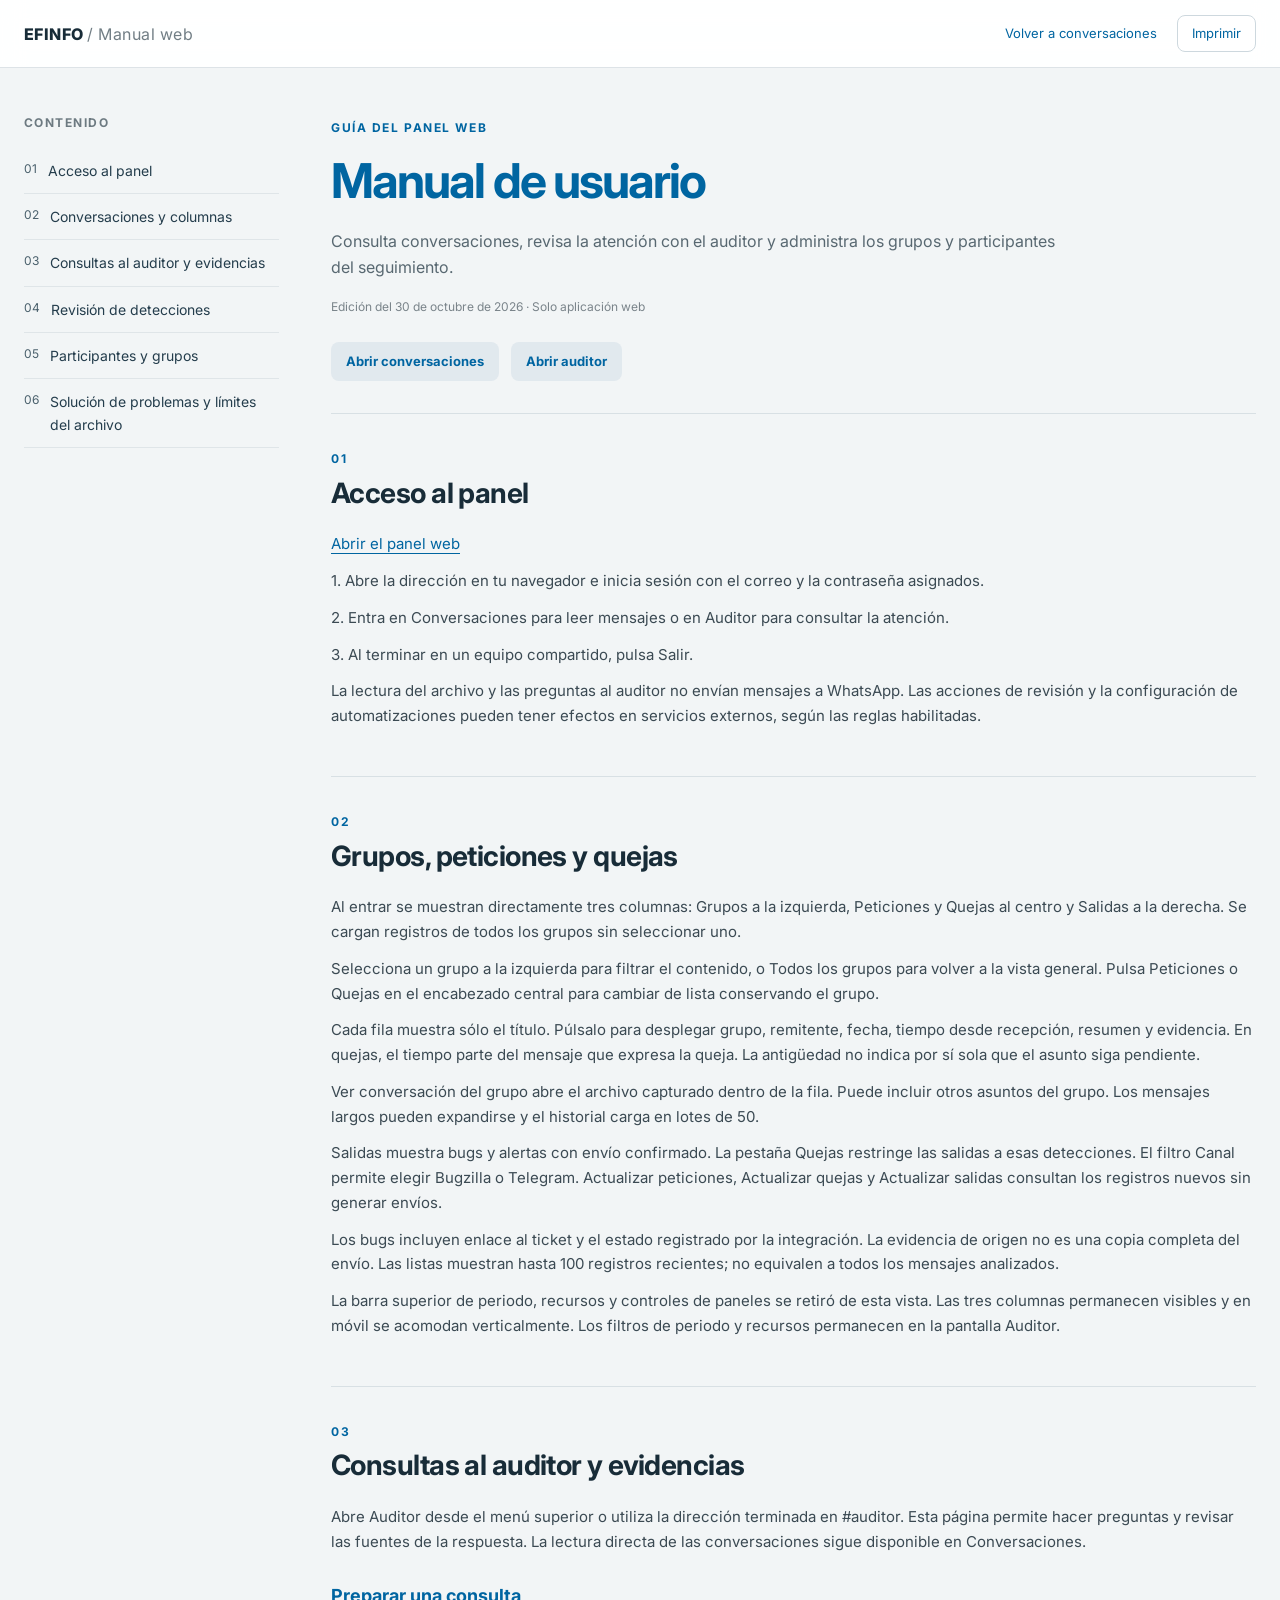
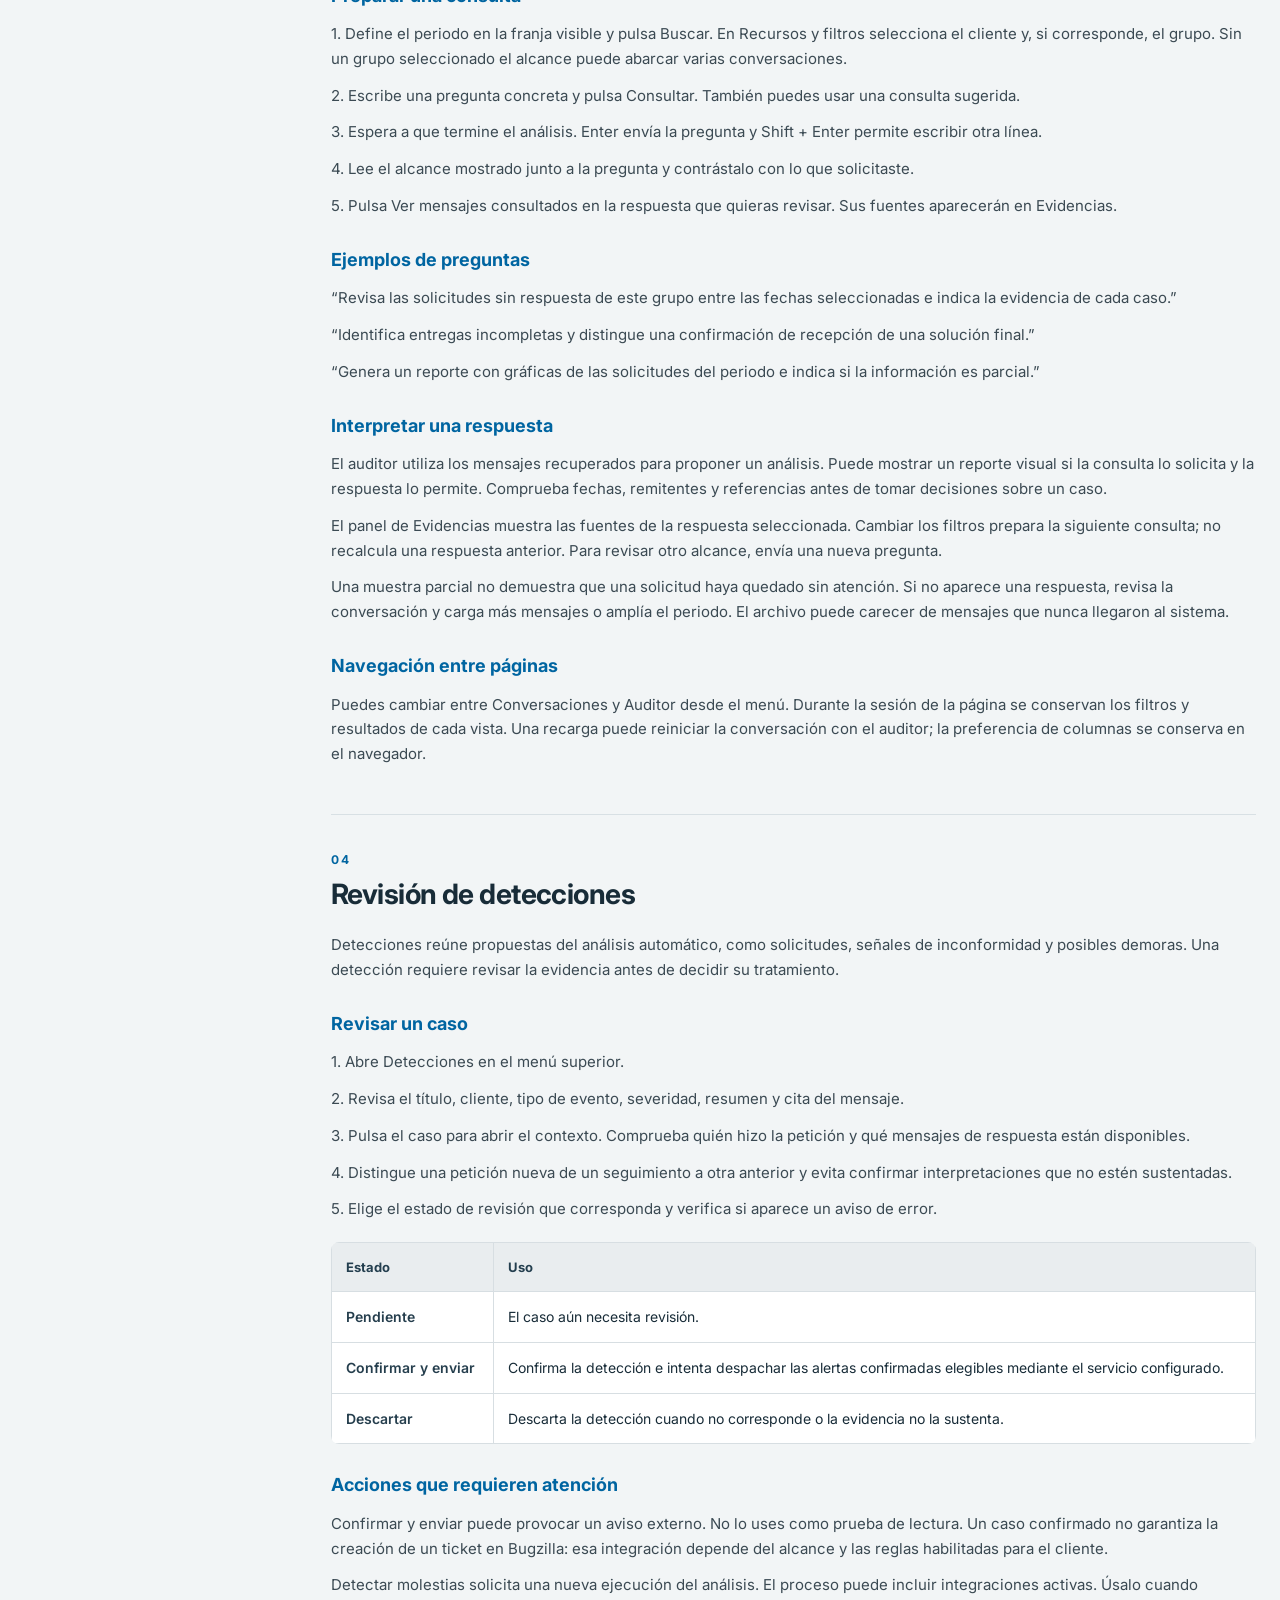
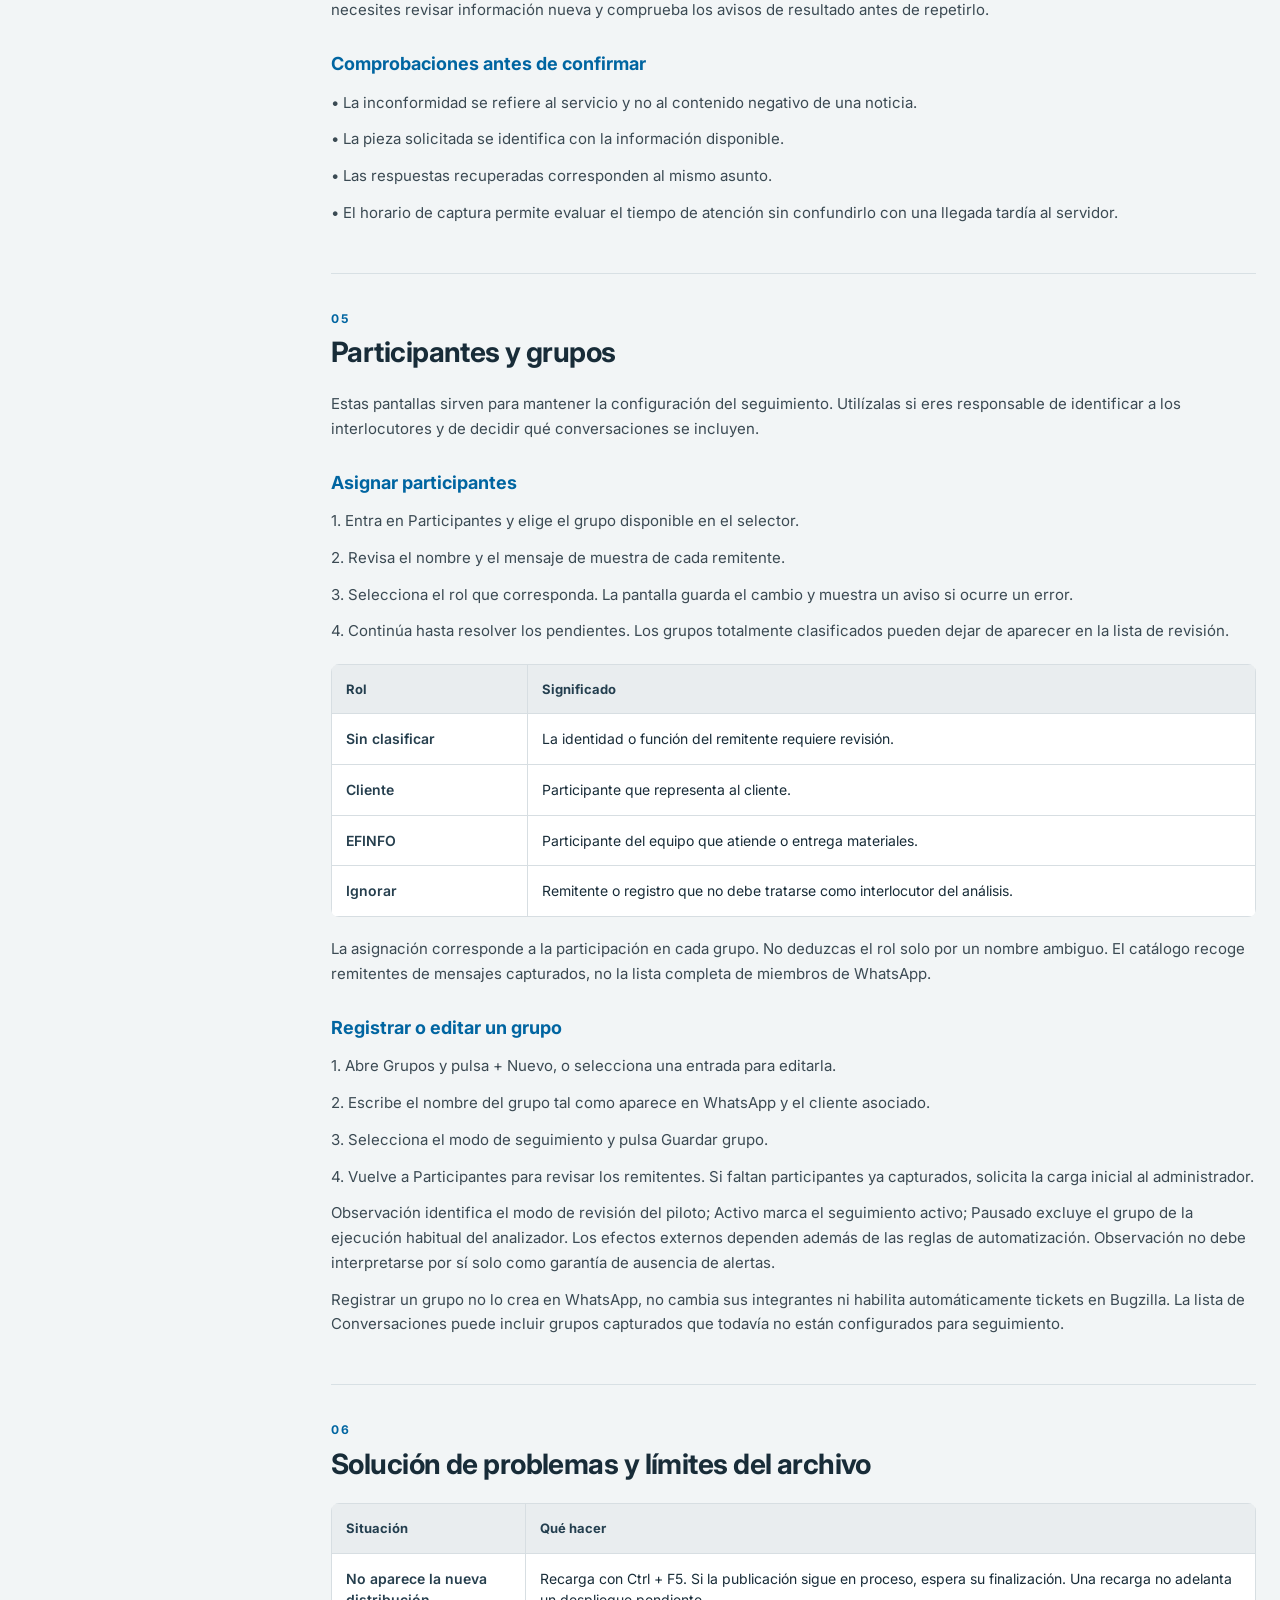
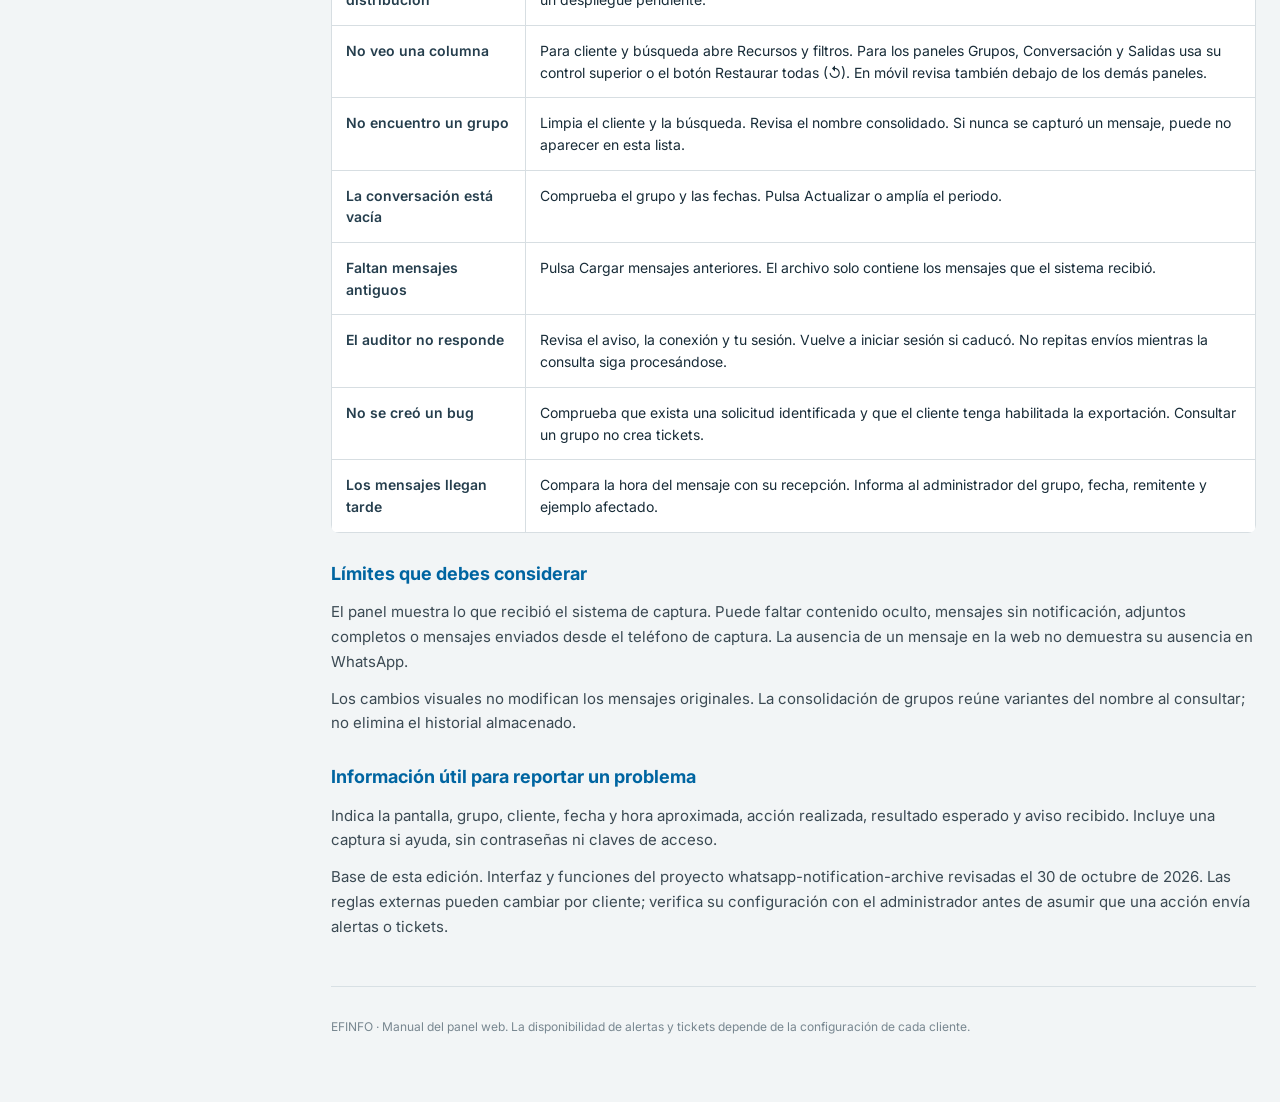
==== commit d72d5410: "Publish conversations without the top control row" ====
--- a/manual.html
+++ b/manual.html
@@ -2,4 +2,4 @@
 <html lang="es"><head><meta charset="utf-8"><meta name="viewport" content="width=device-width,initial-scale=1"><meta name="description" content="Manual de usuario del panel web EFINFO de conversaciones y auditoría de atención."><title>Manual de usuario web · EFINFO</title>
 <style>@import url('https://fonts.googleapis.com/css2?family=Inter:wght@400;500;600;700;800&display=swap');
 :root{font-family:Inter,Segoe UI,Arial,sans-serif;color:#182c38;background:#f2f5f6;line-height:1.65;scroll-behavior:smooth;scroll-padding-top:90px}*{box-sizing:border-box}body{margin:0}a{color:#0065a1;text-underline-offset:4px}button{font:inherit;cursor:pointer}a:focus-visible,button:focus-visible,summary:focus-visible,[tabindex]:focus-visible{outline:3px solid #0065a1;outline-offset:4px}.skip{position:absolute;left:-9999px}.skip:focus{left:20px;top:12px;background:#fff;z-index:10;padding:10px}.topbar{position:sticky;top:0;z-index:3;background:#ffffffed;backdrop-filter:blur(12px);border-bottom:1px solid #dde3e7;padding:15px max(24px,calc((100vw - 1320px)/2));display:flex;align-items:center;justify-content:space-between;gap:20px}.brand{font-weight:800;letter-spacing:.03em}.topbar a{font-size:13px;text-decoration:none}.topbar div:last-child{display:flex;gap:20px;align-items:center}.print{border:1px solid #cdd8de;background:#fff;color:#0065a1;border-radius:8px;padding:7px 14px;font-size:13px}.layout{max-width:1320px;margin:auto;padding:45px 24px 65px;display:grid;grid-template-columns:255px minmax(0,1fr);gap:52px}.sidebar{position:sticky;top:105px;align-self:start}.sidebar h2{font-size:12px;text-transform:uppercase;letter-spacing:.12em;color:#6d7a81;margin:0 0 15px}.sidebar a{display:flex;gap:11px;padding:11px 0;font-size:12px;text-decoration:none;border-bottom:1px solid #dfe5e8;color:#4a606c}.sidebar a span{font-size:14px;color:#243d4c}.hero{padding-bottom:32px;border-bottom:1px solid #d8e0e4}.eyebrow,.section-index{font-size:12px;font-weight:700;letter-spacing:.13em;text-transform:uppercase;color:#0065a1}.hero h1{font-size:clamp(32px,4vw,48px);line-height:1.13;letter-spacing:-.04em;margin:14px 0 20px;color:#0065a1}.hero p{max-width:740px;color:#586871;font-size:16px}.edition{font-size:12px!important;color:#7a848a!important}.hero-links{display:flex;gap:12px;flex-wrap:wrap;margin-top:25px}.hero-links a{padding:9px 15px;border-radius:8px;background:#e1e9ee;text-decoration:none;font-size:13px;font-weight:700}main{min-width:0}section{padding:35px 0;border-bottom:1px solid #d8e0e4}section h2{font-size:28px;line-height:1.2;letter-spacing:-.02em;margin:0 0 22px}section h3{font-size:18px;margin:26px 0 10px;color:#0065a1}section p{font-size:15px;margin:12px 0;color:#3b4a53}.section-index{margin:0 0 8px!important;color:#0065a1!important}table{width:100%;border-collapse:collapse;font-size:14px;line-height:1.55;background:white}th,td{text-align:left;vertical-align:top;padding:14px;border:1px solid #d7dee2}th{background:#e9edef;color:#243f4f;font-size:13px}td:first-child{min-width:135px;font-weight:600;color:#253e4d}.table-scroll{overflow-x:auto;margin:20px 0;border-radius:8px}.mobile-toc{display:none}footer{margin-top:30px;font-size:12px;color:#788790}@media(max-width:900px){.layout{grid-template-columns:1fr;padding:25px 18px;gap:25px}.sidebar{display:none}.mobile-toc{display:block;background:#fff;border:1px solid #dce2e6;border-radius:10px;padding:12px 16px;margin:22px 0}.mobile-toc summary{font-size:14px;font-weight:700;cursor:pointer}.mobile-toc a{display:block;margin:10px 0;font-size:14px}section{padding:28px 0}.topbar{padding:13px 18px}.topbar div:last-child{gap:12px}.hero h1{font-size:34px}section h2{font-size:24px}th,td{padding:11px}}@media print{body{background:#fff}.topbar,.sidebar,.mobile-toc,.hero-links,.skip{display:none}.layout{display:block;padding:0;max-width:none}.hero h1{font-size:28px}section{break-inside:auto;padding:20px 0}section h2,section h3{break-after:avoid}tr{break-inside:avoid}a{color:#000}section p{font-size:11pt}.table-scroll{overflow:visible}footer{font-size:9pt}}
-</style></head><body><a class="skip" href="#contenido">Saltar al contenido</a><header class="topbar"><div class="brand">EFINFO <span style="font-weight:400;color:#717e85"> / Manual web</span></div><div><a href="./#conversaciones">Volver a conversaciones</a><button class="print" onclick="window.print()">Imprimir</button></div></header><div class="layout"><nav class="sidebar" aria-label="Contenido del manual"><h2>Contenido</h2><a href="#acceso">01 <span>Acceso al panel</span></a><a href="#conversaciones">02 <span>Conversaciones y columnas</span></a><a href="#auditor">03 <span>Consultas al auditor y evidencias</span></a><a href="#detecciones">04 <span>Revisión de detecciones</span></a><a href="#administracion">05 <span>Participantes y grupos</span></a><a href="#ayuda">06 <span>Solución de problemas y límites del archivo</span></a></nav><main id="contenido"><header class="hero"><span class="eyebrow">Guía del panel web</span><h1>Manual de usuario</h1><p>Consulta conversaciones, revisa la atención con el auditor y administra los grupos y participantes del seguimiento.</p><p class="edition">Edición del 30 de octubre de 2026 · Solo aplicación web</p><div class="hero-links"><a href="./#conversaciones">Abrir conversaciones</a><a href="./#auditor">Abrir auditor</a></div></header><details class="mobile-toc"><summary>Contenido del manual</summary><a href="#acceso">01 <span>Acceso al panel</span></a><a href="#conversaciones">02 <span>Conversaciones y columnas</span></a><a href="#auditor">03 <span>Consultas al auditor y evidencias</span></a><a href="#detecciones">04 <span>Revisión de detecciones</span></a><a href="#administracion">05 <span>Participantes y grupos</span></a><a href="#ayuda">06 <span>Solución de problemas y límites del archivo</span></a></details><section id="acceso" aria-labelledby="title-acceso"><p class="section-index">01</p><h2 id="title-acceso">Acceso al panel</h2><p><a href="./">Abrir el panel web</a></p><p>1.  Abre la dirección en tu navegador e inicia sesión con el correo y la contraseña asignados.</p><p>2.  Entra en Conversaciones para leer mensajes o en Auditor para consultar la atención.</p><p>3.  Al terminar en un equipo compartido, pulsa Salir.</p><p>La lectura del archivo y las preguntas al auditor no envían mensajes a WhatsApp. Las acciones de revisión y la configuración de automatizaciones pueden tener efectos en servicios externos, según las reglas habilitadas.</p></section><section id="conversaciones" aria-labelledby="title-conversaciones"><p class="section-index">02</p><h2 id="title-conversaciones">Peticiones, grupos y salidas</h2><p>Al entrar se cargan peticiones detectadas y salidas de todos los grupos, sin seleccionar uno. Esta consulta es de solo lectura.</p><h3>Distribución de la pantalla</h3><div class="table-scroll" tabindex="0"><table><thead><tr><th>Área</th><th>Contenido</th></tr></thead><tbody><tr><td>Barra superior</td><td>Título, periodo con Buscar, Recursos y filtros y controles para ocultar o mostrar paneles.</td></tr><tr><td>Izquierda: Grupos</td><td>Grupos y total histórico de mensajes capturados. Todos los grupos elimina la selección individual.</td></tr><tr><td>Centro: Peticiones</td><td>Solicitud detectada, grupo, cliente, remitente, fecha original y tiempo desde su recepción. Se muestran hasta 100 detecciones recientes.</td></tr><tr><td>Derecha: Salidas</td><td>Bugs de Bugzilla y alertas de Telegram con envío confirmado, hasta 100 salidas recientes.</td></tr></tbody></table></div><h3>Consultar peticiones</h3><p>1. Al entrar revisa las peticiones de todos los grupos. No es necesario seleccionar uno.</p><p>2. Para acotar la consulta, selecciona un grupo, o abre Recursos y filtros para elegir cliente. Cerrar ese menú conserva el contexto.</p><p>3. Introduce Desde y Hasta y pulsa Buscar. Todo el periodo elimina las fechas. Para peticiones se usa la fecha del mensaje original; para salidas, su fecha de creación o envío. Todas las horas se interpretan en CDMX.</p><p>4. El tiempo transcurrido se actualiza cada 30 segundos. Indica la antigüedad desde la recepción, no el tiempo pendiente ni un incumplimiento de atención.</p><p>5. Las peticiones y quejas muestran únicamente el título. Pulsa el título para desplegar remitente, grupo, fecha, tiempo transcurrido, resumen y evidencia original. Ver conversación del grupo abre los mensajes capturados del grupo dentro de la tarjeta; puede incluir otros asuntos del mismo periodo. Actualizar peticiones consulta detecciones nuevas.</p><p>6. Dentro de la conversación puedes expandir mensajes largos y cargar mensajes anteriores en lotes de 50. El archivo puede ser parcial respecto a WhatsApp.</p><h3>Revisar salidas</h3><p>Las salidas se cargan también para todos los grupos. Filtra por canal Bugzilla o Telegram y pulsa Actualizar salidas. Cada registro identifica su grupo. Abrir bug lleva a Bugzilla; Ver evidencia de origen muestra el texto asociado al evento, no una copia completa del envío.</p><p>El estado del bug corresponde al registrado por la integración. Telegram muestra entregas con identificador confirmado, no el historial completo del canal. Consultar no crea bugs ni envía alertas.</p><h3>Paneles y límites</h3><p>Grupos, Peticiones y Salidas se pueden ocultar con sus controles. El botón ↺ restaura los tres. La visibilidad se guarda sólo en este navegador; Recursos y filtros inicia cerrado. En móvil los paneles se acomodan verticalmente.</p><p>Una lista vacía indica que no hay detecciones con esos filtros; no demuestra que todos los mensajes hayan sido analizados. Reduce el periodo cuando la muestra alcance el límite de 100 registros.</p><h3>Quejas</h3><p>Pulsa Quejas junto a Peticiones en el encabezado de la columna central o <a href="./#quejas">entra directamente a la pantalla</a>. Conserva la distribución de tres columnas y las filas compactas. Al entrar muestra quejas detectadas de todos los grupos; puedes filtrar por grupo, cliente y periodo.</p><p>Cada queja muestra su nivel de severidad, remitente, fecha y tiempo desde el mensaje que expresa la queja. Aunque esté relacionada con una solicitud anterior, la antigüedad se calcula desde la queja. Ver detalle despliega el resumen y la evidencia; Ver conversación del grupo abre el contexto capturado.</p><p>La columna Salidas muestra únicamente bugs y alertas relacionados con detecciones de queja. Las detecciones descartadas se excluyen de la lista. Las clasificaciones provienen del analizador y pueden requerir revisión; el tiempo no demuestra que la queja siga sin atender. Cambiar entre Peticiones y Quejas conserva el grupo, el periodo y los paneles visibles.</p></section><section id="auditor" aria-labelledby="title-auditor"><p class="section-index">03</p><h2 id="title-auditor">Consultas al auditor y evidencias</h2><p>Abre Auditor desde el menú superior o utiliza la dirección terminada en #auditor. Esta página permite hacer preguntas y revisar las fuentes de la respuesta. La lectura directa de las conversaciones sigue disponible en Conversaciones.</p><h3>Preparar una consulta</h3><p>1.  Define el periodo en la franja visible y pulsa Buscar. En Recursos y filtros selecciona el cliente y, si corresponde, el grupo. Sin un grupo seleccionado el alcance puede abarcar varias conversaciones.</p><p>2.  Escribe una pregunta concreta y pulsa Consultar. También puedes usar una consulta sugerida.</p><p>3.  Espera a que termine el análisis. Enter envía la pregunta y Shift + Enter permite escribir otra línea.</p><p>4.  Lee el alcance mostrado junto a la pregunta y contrástalo con lo que solicitaste.</p><p>5.  Pulsa Ver mensajes consultados en la respuesta que quieras revisar. Sus fuentes aparecerán en Evidencias.</p><h3>Ejemplos de preguntas</h3><p>“Revisa las solicitudes sin respuesta de este grupo entre las fechas seleccionadas e indica la evidencia de cada caso.”</p><p>“Identifica entregas incompletas y distingue una confirmación de recepción de una solución final.”</p><p>“Genera un reporte con gráficas de las solicitudes del periodo e indica si la información es parcial.”</p><h3>Interpretar una respuesta</h3><p>El auditor utiliza los mensajes recuperados para proponer un análisis. Puede mostrar un reporte visual si la consulta lo solicita y la respuesta lo permite. Comprueba fechas, remitentes y referencias antes de tomar decisiones sobre un caso.</p><p>El panel de Evidencias muestra las fuentes de la respuesta seleccionada. Cambiar los filtros prepara la siguiente consulta; no recalcula una respuesta anterior. Para revisar otro alcance, envía una nueva pregunta.</p><p>Una muestra parcial no demuestra que una solicitud haya quedado sin atención. Si no aparece una respuesta, revisa la conversación y carga más mensajes o amplía el periodo. El archivo puede carecer de mensajes que nunca llegaron al sistema.</p><h3>Navegación entre páginas</h3><p>Puedes cambiar entre Conversaciones y Auditor desde el menú. Durante la sesión de la página se conservan los filtros y resultados de cada vista. Una recarga puede reiniciar la conversación con el auditor; la preferencia de columnas se conserva en el navegador.</p></section><section id="detecciones" aria-labelledby="title-detecciones"><p class="section-index">04</p><h2 id="title-detecciones">Revisión de detecciones</h2><p>Detecciones reúne propuestas del análisis automático, como solicitudes, señales de inconformidad y posibles demoras. Una detección requiere revisar la evidencia antes de decidir su tratamiento.</p><h3>Revisar un caso</h3><p>1.  Abre Detecciones en el menú superior.</p><p>2.  Revisa el título, cliente, tipo de evento, severidad, resumen y cita del mensaje.</p><p>3.  Pulsa el caso para abrir el contexto. Comprueba quién hizo la petición y qué mensajes de respuesta están disponibles.</p><p>4.  Distingue una petición nueva de un seguimiento a otra anterior y evita confirmar interpretaciones que no estén sustentadas.</p><p>5.  Elige el estado de revisión que corresponda y verifica si aparece un aviso de error.</p><div class="table-scroll" tabindex="0"><table><thead><tr><th scope="col">Estado</th><th scope="col">Uso</th></tr></thead><tbody><tr><td>Pendiente</td><td>El caso aún necesita revisión.</td></tr><tr><td>Confirmar y enviar</td><td>Confirma la detección e intenta despachar las alertas confirmadas elegibles mediante el servicio configurado.</td></tr><tr><td>Descartar</td><td>Descarta la detección cuando no corresponde o la evidencia no la sustenta.</td></tr></tbody></table></div><h3>Acciones que requieren atención</h3><p>Confirmar y enviar puede provocar un aviso externo. No lo uses como prueba de lectura. Un caso confirmado no garantiza la creación de un ticket en Bugzilla: esa integración depende del alcance y las reglas habilitadas para el cliente.</p><p>Detectar molestias solicita una nueva ejecución del análisis. El proceso puede incluir integraciones activas. Úsalo cuando necesites revisar información nueva y comprueba los avisos de resultado antes de repetirlo.</p><h3>Comprobaciones antes de confirmar</h3><p>• La inconformidad se refiere al servicio y no al contenido negativo de una noticia.</p><p>• La pieza solicitada se identifica con la información disponible.</p><p>• Las respuestas recuperadas corresponden al mismo asunto.</p><p>• El horario de captura permite evaluar el tiempo de atención sin confundirlo con una llegada tardía al servidor.</p></section><section id="administracion" aria-labelledby="title-administracion"><p class="section-index">05</p><h2 id="title-administracion">Participantes y grupos</h2><p>Estas pantallas sirven para mantener la configuración del seguimiento. Utilízalas si eres responsable de identificar a los interlocutores y de decidir qué conversaciones se incluyen.</p><h3>Asignar participantes</h3><p>1.  Entra en Participantes y elige el grupo disponible en el selector.</p><p>2.  Revisa el nombre y el mensaje de muestra de cada remitente.</p><p>3.  Selecciona el rol que corresponda. La pantalla guarda el cambio y muestra un aviso si ocurre un error.</p><p>4.  Continúa hasta resolver los pendientes. Los grupos totalmente clasificados pueden dejar de aparecer en la lista de revisión.</p><div class="table-scroll" tabindex="0"><table><thead><tr><th scope="col">Rol</th><th scope="col">Significado</th></tr></thead><tbody><tr><td>Sin clasificar</td><td>La identidad o función del remitente requiere revisión.</td></tr><tr><td>Cliente</td><td>Participante que representa al cliente.</td></tr><tr><td>EFINFO</td><td>Participante del equipo que atiende o entrega materiales.</td></tr><tr><td>Ignorar</td><td>Remitente o registro que no debe tratarse como interlocutor del análisis.</td></tr></tbody></table></div><p>La asignación corresponde a la participación en cada grupo. No deduzcas el rol solo por un nombre ambiguo. El catálogo recoge remitentes de mensajes capturados, no la lista completa de miembros de WhatsApp.</p><h3>Registrar o editar un grupo</h3><p>1.  Abre Grupos y pulsa + Nuevo, o selecciona una entrada para editarla.</p><p>2.  Escribe el nombre del grupo tal como aparece en WhatsApp y el cliente asociado.</p><p>3.  Selecciona el modo de seguimiento y pulsa Guardar grupo.</p><p>4.  Vuelve a Participantes para revisar los remitentes. Si faltan participantes ya capturados, solicita la carga inicial al administrador.</p><p>Observación identifica el modo de revisión del piloto; Activo marca el seguimiento activo; Pausado excluye el grupo de la ejecución habitual del analizador. Los efectos externos dependen además de las reglas de automatización. Observación no debe interpretarse por sí solo como garantía de ausencia de alertas.</p><p>Registrar un grupo no lo crea en WhatsApp, no cambia sus integrantes ni habilita automáticamente tickets en Bugzilla. La lista de Conversaciones puede incluir grupos capturados que todavía no están configurados para seguimiento.</p></section><section id="ayuda" aria-labelledby="title-ayuda"><p class="section-index">06</p><h2 id="title-ayuda">Solución de problemas y límites del archivo</h2><div class="table-scroll" tabindex="0"><table><thead><tr><th scope="col">Situación</th><th scope="col">Qué hacer</th></tr></thead><tbody><tr><td>No aparece la nueva distribución</td><td>Recarga con Ctrl + F5. Si la publicación sigue en proceso, espera su finalización. Una recarga no adelanta un despliegue pendiente.</td></tr><tr><td>No veo una columna</td><td>Para cliente y búsqueda abre Recursos y filtros. Para los paneles Grupos, Conversación y Salidas usa su control superior o el botón Restaurar todas (↺). En móvil revisa también debajo de los demás paneles.</td></tr><tr><td>No encuentro un grupo</td><td>Limpia el cliente y la búsqueda. Revisa el nombre consolidado. Si nunca se capturó un mensaje, puede no aparecer en esta lista.</td></tr><tr><td>La conversación está vacía</td><td>Comprueba el grupo y las fechas. Pulsa Actualizar o amplía el periodo.</td></tr><tr><td>Faltan mensajes antiguos</td><td>Pulsa Cargar mensajes anteriores. El archivo solo contiene los mensajes que el sistema recibió.</td></tr><tr><td>El auditor no responde</td><td>Revisa el aviso, la conexión y tu sesión. Vuelve a iniciar sesión si caducó. No repitas envíos mientras la consulta siga procesándose.</td></tr><tr><td>No se creó un bug</td><td>Comprueba que exista una solicitud identificada y que el cliente tenga habilitada la exportación. Consultar un grupo no crea tickets.</td></tr><tr><td>Los mensajes llegan tarde</td><td>Compara la hora del mensaje con su recepción. Informa al administrador del grupo, fecha, remitente y ejemplo afectado.</td></tr></tbody></table></div><h3>Límites que debes considerar</h3><p>El panel muestra lo que recibió el sistema de captura. Puede faltar contenido oculto, mensajes sin notificación, adjuntos completos o mensajes enviados desde el teléfono de captura. La ausencia de un mensaje en la web no demuestra su ausencia en WhatsApp.</p><p>Los cambios visuales no modifican los mensajes originales. La consolidación de grupos reúne variantes del nombre al consultar; no elimina el historial almacenado.</p><h3>Información útil para reportar un problema</h3><p>Indica la pantalla, grupo, cliente, fecha y hora aproximada, acción realizada, resultado esperado y aviso recibido. Incluye una captura si ayuda, sin contraseñas ni claves de acceso.</p><p>Base de esta edición. Interfaz y funciones del proyecto whatsapp-notification-archive revisadas el 30 de octubre de 2026. Las reglas externas pueden cambiar por cliente; verifica su configuración con el administrador antes de asumir que una acción envía alertas o tickets.</p></section><footer>EFINFO · Manual del panel web. La disponibilidad de alertas y tickets depende de la configuración de cada cliente.</footer></main></div></body></html>+</style></head><body><a class="skip" href="#contenido">Saltar al contenido</a><header class="topbar"><div class="brand">EFINFO <span style="font-weight:400;color:#717e85"> / Manual web</span></div><div><a href="./#conversaciones">Volver a conversaciones</a><button class="print" onclick="window.print()">Imprimir</button></div></header><div class="layout"><nav class="sidebar" aria-label="Contenido del manual"><h2>Contenido</h2><a href="#acceso">01 <span>Acceso al panel</span></a><a href="#conversaciones">02 <span>Conversaciones y columnas</span></a><a href="#auditor">03 <span>Consultas al auditor y evidencias</span></a><a href="#detecciones">04 <span>Revisión de detecciones</span></a><a href="#administracion">05 <span>Participantes y grupos</span></a><a href="#ayuda">06 <span>Solución de problemas y límites del archivo</span></a></nav><main id="contenido"><header class="hero"><span class="eyebrow">Guía del panel web</span><h1>Manual de usuario</h1><p>Consulta conversaciones, revisa la atención con el auditor y administra los grupos y participantes del seguimiento.</p><p class="edition">Edición del 30 de octubre de 2026 · Solo aplicación web</p><div class="hero-links"><a href="./#conversaciones">Abrir conversaciones</a><a href="./#auditor">Abrir auditor</a></div></header><details class="mobile-toc"><summary>Contenido del manual</summary><a href="#acceso">01 <span>Acceso al panel</span></a><a href="#conversaciones">02 <span>Conversaciones y columnas</span></a><a href="#auditor">03 <span>Consultas al auditor y evidencias</span></a><a href="#detecciones">04 <span>Revisión de detecciones</span></a><a href="#administracion">05 <span>Participantes y grupos</span></a><a href="#ayuda">06 <span>Solución de problemas y límites del archivo</span></a></details><section id="acceso" aria-labelledby="title-acceso"><p class="section-index">01</p><h2 id="title-acceso">Acceso al panel</h2><p><a href="./">Abrir el panel web</a></p><p>1.  Abre la dirección en tu navegador e inicia sesión con el correo y la contraseña asignados.</p><p>2.  Entra en Conversaciones para leer mensajes o en Auditor para consultar la atención.</p><p>3.  Al terminar en un equipo compartido, pulsa Salir.</p><p>La lectura del archivo y las preguntas al auditor no envían mensajes a WhatsApp. Las acciones de revisión y la configuración de automatizaciones pueden tener efectos en servicios externos, según las reglas habilitadas.</p></section><section id="conversaciones" aria-labelledby="title-conversaciones"><p class="section-index">02</p><h2 id="title-conversaciones">Grupos, peticiones y quejas</h2><p>Al entrar se muestran directamente tres columnas: Grupos a la izquierda, Peticiones y Quejas al centro y Salidas a la derecha. Se cargan registros de todos los grupos sin seleccionar uno.</p><p>Selecciona un grupo a la izquierda para filtrar el contenido, o Todos los grupos para volver a la vista general. Pulsa Peticiones o Quejas en el encabezado central para cambiar de lista conservando el grupo.</p><p>Cada fila muestra sólo el título. Púlsalo para desplegar grupo, remitente, fecha, tiempo desde recepción, resumen y evidencia. En quejas, el tiempo parte del mensaje que expresa la queja. La antigüedad no indica por sí sola que el asunto siga pendiente.</p><p>Ver conversación del grupo abre el archivo capturado dentro de la fila. Puede incluir otros asuntos del grupo. Los mensajes largos pueden expandirse y el historial carga en lotes de 50.</p><p>Salidas muestra bugs y alertas con envío confirmado. La pestaña Quejas restringe las salidas a esas detecciones. El filtro Canal permite elegir Bugzilla o Telegram. Actualizar peticiones, Actualizar quejas y Actualizar salidas consultan los registros nuevos sin generar envíos.</p><p>Los bugs incluyen enlace al ticket y el estado registrado por la integración. La evidencia de origen no es una copia completa del envío. Las listas muestran hasta 100 registros recientes; no equivalen a todos los mensajes analizados.</p><p>La barra superior de periodo, recursos y controles de paneles se retiró de esta vista. Las tres columnas permanecen visibles y en móvil se acomodan verticalmente. Los filtros de periodo y recursos permanecen en la pantalla Auditor.</p></section><section id="auditor" aria-labelledby="title-auditor"><p class="section-index">03</p><h2 id="title-auditor">Consultas al auditor y evidencias</h2><p>Abre Auditor desde el menú superior o utiliza la dirección terminada en #auditor. Esta página permite hacer preguntas y revisar las fuentes de la respuesta. La lectura directa de las conversaciones sigue disponible en Conversaciones.</p><h3>Preparar una consulta</h3><p>1.  Define el periodo en la franja visible y pulsa Buscar. En Recursos y filtros selecciona el cliente y, si corresponde, el grupo. Sin un grupo seleccionado el alcance puede abarcar varias conversaciones.</p><p>2.  Escribe una pregunta concreta y pulsa Consultar. También puedes usar una consulta sugerida.</p><p>3.  Espera a que termine el análisis. Enter envía la pregunta y Shift + Enter permite escribir otra línea.</p><p>4.  Lee el alcance mostrado junto a la pregunta y contrástalo con lo que solicitaste.</p><p>5.  Pulsa Ver mensajes consultados en la respuesta que quieras revisar. Sus fuentes aparecerán en Evidencias.</p><h3>Ejemplos de preguntas</h3><p>“Revisa las solicitudes sin respuesta de este grupo entre las fechas seleccionadas e indica la evidencia de cada caso.”</p><p>“Identifica entregas incompletas y distingue una confirmación de recepción de una solución final.”</p><p>“Genera un reporte con gráficas de las solicitudes del periodo e indica si la información es parcial.”</p><h3>Interpretar una respuesta</h3><p>El auditor utiliza los mensajes recuperados para proponer un análisis. Puede mostrar un reporte visual si la consulta lo solicita y la respuesta lo permite. Comprueba fechas, remitentes y referencias antes de tomar decisiones sobre un caso.</p><p>El panel de Evidencias muestra las fuentes de la respuesta seleccionada. Cambiar los filtros prepara la siguiente consulta; no recalcula una respuesta anterior. Para revisar otro alcance, envía una nueva pregunta.</p><p>Una muestra parcial no demuestra que una solicitud haya quedado sin atención. Si no aparece una respuesta, revisa la conversación y carga más mensajes o amplía el periodo. El archivo puede carecer de mensajes que nunca llegaron al sistema.</p><h3>Navegación entre páginas</h3><p>Puedes cambiar entre Conversaciones y Auditor desde el menú. Durante la sesión de la página se conservan los filtros y resultados de cada vista. Una recarga puede reiniciar la conversación con el auditor; la preferencia de columnas se conserva en el navegador.</p></section><section id="detecciones" aria-labelledby="title-detecciones"><p class="section-index">04</p><h2 id="title-detecciones">Revisión de detecciones</h2><p>Detecciones reúne propuestas del análisis automático, como solicitudes, señales de inconformidad y posibles demoras. Una detección requiere revisar la evidencia antes de decidir su tratamiento.</p><h3>Revisar un caso</h3><p>1.  Abre Detecciones en el menú superior.</p><p>2.  Revisa el título, cliente, tipo de evento, severidad, resumen y cita del mensaje.</p><p>3.  Pulsa el caso para abrir el contexto. Comprueba quién hizo la petición y qué mensajes de respuesta están disponibles.</p><p>4.  Distingue una petición nueva de un seguimiento a otra anterior y evita confirmar interpretaciones que no estén sustentadas.</p><p>5.  Elige el estado de revisión que corresponda y verifica si aparece un aviso de error.</p><div class="table-scroll" tabindex="0"><table><thead><tr><th scope="col">Estado</th><th scope="col">Uso</th></tr></thead><tbody><tr><td>Pendiente</td><td>El caso aún necesita revisión.</td></tr><tr><td>Confirmar y enviar</td><td>Confirma la detección e intenta despachar las alertas confirmadas elegibles mediante el servicio configurado.</td></tr><tr><td>Descartar</td><td>Descarta la detección cuando no corresponde o la evidencia no la sustenta.</td></tr></tbody></table></div><h3>Acciones que requieren atención</h3><p>Confirmar y enviar puede provocar un aviso externo. No lo uses como prueba de lectura. Un caso confirmado no garantiza la creación de un ticket en Bugzilla: esa integración depende del alcance y las reglas habilitadas para el cliente.</p><p>Detectar molestias solicita una nueva ejecución del análisis. El proceso puede incluir integraciones activas. Úsalo cuando necesites revisar información nueva y comprueba los avisos de resultado antes de repetirlo.</p><h3>Comprobaciones antes de confirmar</h3><p>• La inconformidad se refiere al servicio y no al contenido negativo de una noticia.</p><p>• La pieza solicitada se identifica con la información disponible.</p><p>• Las respuestas recuperadas corresponden al mismo asunto.</p><p>• El horario de captura permite evaluar el tiempo de atención sin confundirlo con una llegada tardía al servidor.</p></section><section id="administracion" aria-labelledby="title-administracion"><p class="section-index">05</p><h2 id="title-administracion">Participantes y grupos</h2><p>Estas pantallas sirven para mantener la configuración del seguimiento. Utilízalas si eres responsable de identificar a los interlocutores y de decidir qué conversaciones se incluyen.</p><h3>Asignar participantes</h3><p>1.  Entra en Participantes y elige el grupo disponible en el selector.</p><p>2.  Revisa el nombre y el mensaje de muestra de cada remitente.</p><p>3.  Selecciona el rol que corresponda. La pantalla guarda el cambio y muestra un aviso si ocurre un error.</p><p>4.  Continúa hasta resolver los pendientes. Los grupos totalmente clasificados pueden dejar de aparecer en la lista de revisión.</p><div class="table-scroll" tabindex="0"><table><thead><tr><th scope="col">Rol</th><th scope="col">Significado</th></tr></thead><tbody><tr><td>Sin clasificar</td><td>La identidad o función del remitente requiere revisión.</td></tr><tr><td>Cliente</td><td>Participante que representa al cliente.</td></tr><tr><td>EFINFO</td><td>Participante del equipo que atiende o entrega materiales.</td></tr><tr><td>Ignorar</td><td>Remitente o registro que no debe tratarse como interlocutor del análisis.</td></tr></tbody></table></div><p>La asignación corresponde a la participación en cada grupo. No deduzcas el rol solo por un nombre ambiguo. El catálogo recoge remitentes de mensajes capturados, no la lista completa de miembros de WhatsApp.</p><h3>Registrar o editar un grupo</h3><p>1.  Abre Grupos y pulsa + Nuevo, o selecciona una entrada para editarla.</p><p>2.  Escribe el nombre del grupo tal como aparece en WhatsApp y el cliente asociado.</p><p>3.  Selecciona el modo de seguimiento y pulsa Guardar grupo.</p><p>4.  Vuelve a Participantes para revisar los remitentes. Si faltan participantes ya capturados, solicita la carga inicial al administrador.</p><p>Observación identifica el modo de revisión del piloto; Activo marca el seguimiento activo; Pausado excluye el grupo de la ejecución habitual del analizador. Los efectos externos dependen además de las reglas de automatización. Observación no debe interpretarse por sí solo como garantía de ausencia de alertas.</p><p>Registrar un grupo no lo crea en WhatsApp, no cambia sus integrantes ni habilita automáticamente tickets en Bugzilla. La lista de Conversaciones puede incluir grupos capturados que todavía no están configurados para seguimiento.</p></section><section id="ayuda" aria-labelledby="title-ayuda"><p class="section-index">06</p><h2 id="title-ayuda">Solución de problemas y límites del archivo</h2><div class="table-scroll" tabindex="0"><table><thead><tr><th scope="col">Situación</th><th scope="col">Qué hacer</th></tr></thead><tbody><tr><td>No aparece la nueva distribución</td><td>Recarga con Ctrl + F5. Si la publicación sigue en proceso, espera su finalización. Una recarga no adelanta un despliegue pendiente.</td></tr><tr><td>No veo una columna</td><td>Para cliente y búsqueda abre Recursos y filtros. Para los paneles Grupos, Conversación y Salidas usa su control superior o el botón Restaurar todas (↺). En móvil revisa también debajo de los demás paneles.</td></tr><tr><td>No encuentro un grupo</td><td>Limpia el cliente y la búsqueda. Revisa el nombre consolidado. Si nunca se capturó un mensaje, puede no aparecer en esta lista.</td></tr><tr><td>La conversación está vacía</td><td>Comprueba el grupo y las fechas. Pulsa Actualizar o amplía el periodo.</td></tr><tr><td>Faltan mensajes antiguos</td><td>Pulsa Cargar mensajes anteriores. El archivo solo contiene los mensajes que el sistema recibió.</td></tr><tr><td>El auditor no responde</td><td>Revisa el aviso, la conexión y tu sesión. Vuelve a iniciar sesión si caducó. No repitas envíos mientras la consulta siga procesándose.</td></tr><tr><td>No se creó un bug</td><td>Comprueba que exista una solicitud identificada y que el cliente tenga habilitada la exportación. Consultar un grupo no crea tickets.</td></tr><tr><td>Los mensajes llegan tarde</td><td>Compara la hora del mensaje con su recepción. Informa al administrador del grupo, fecha, remitente y ejemplo afectado.</td></tr></tbody></table></div><h3>Límites que debes considerar</h3><p>El panel muestra lo que recibió el sistema de captura. Puede faltar contenido oculto, mensajes sin notificación, adjuntos completos o mensajes enviados desde el teléfono de captura. La ausencia de un mensaje en la web no demuestra su ausencia en WhatsApp.</p><p>Los cambios visuales no modifican los mensajes originales. La consolidación de grupos reúne variantes del nombre al consultar; no elimina el historial almacenado.</p><h3>Información útil para reportar un problema</h3><p>Indica la pantalla, grupo, cliente, fecha y hora aproximada, acción realizada, resultado esperado y aviso recibido. Incluye una captura si ayuda, sin contraseñas ni claves de acceso.</p><p>Base de esta edición. Interfaz y funciones del proyecto whatsapp-notification-archive revisadas el 30 de octubre de 2026. Las reglas externas pueden cambiar por cliente; verifica su configuración con el administrador antes de asumir que una acción envía alertas o tickets.</p></section><footer>EFINFO · Manual del panel web. La disponibilidad de alertas y tickets depende de la configuración de cada cliente.</footer></main></div></body></html>
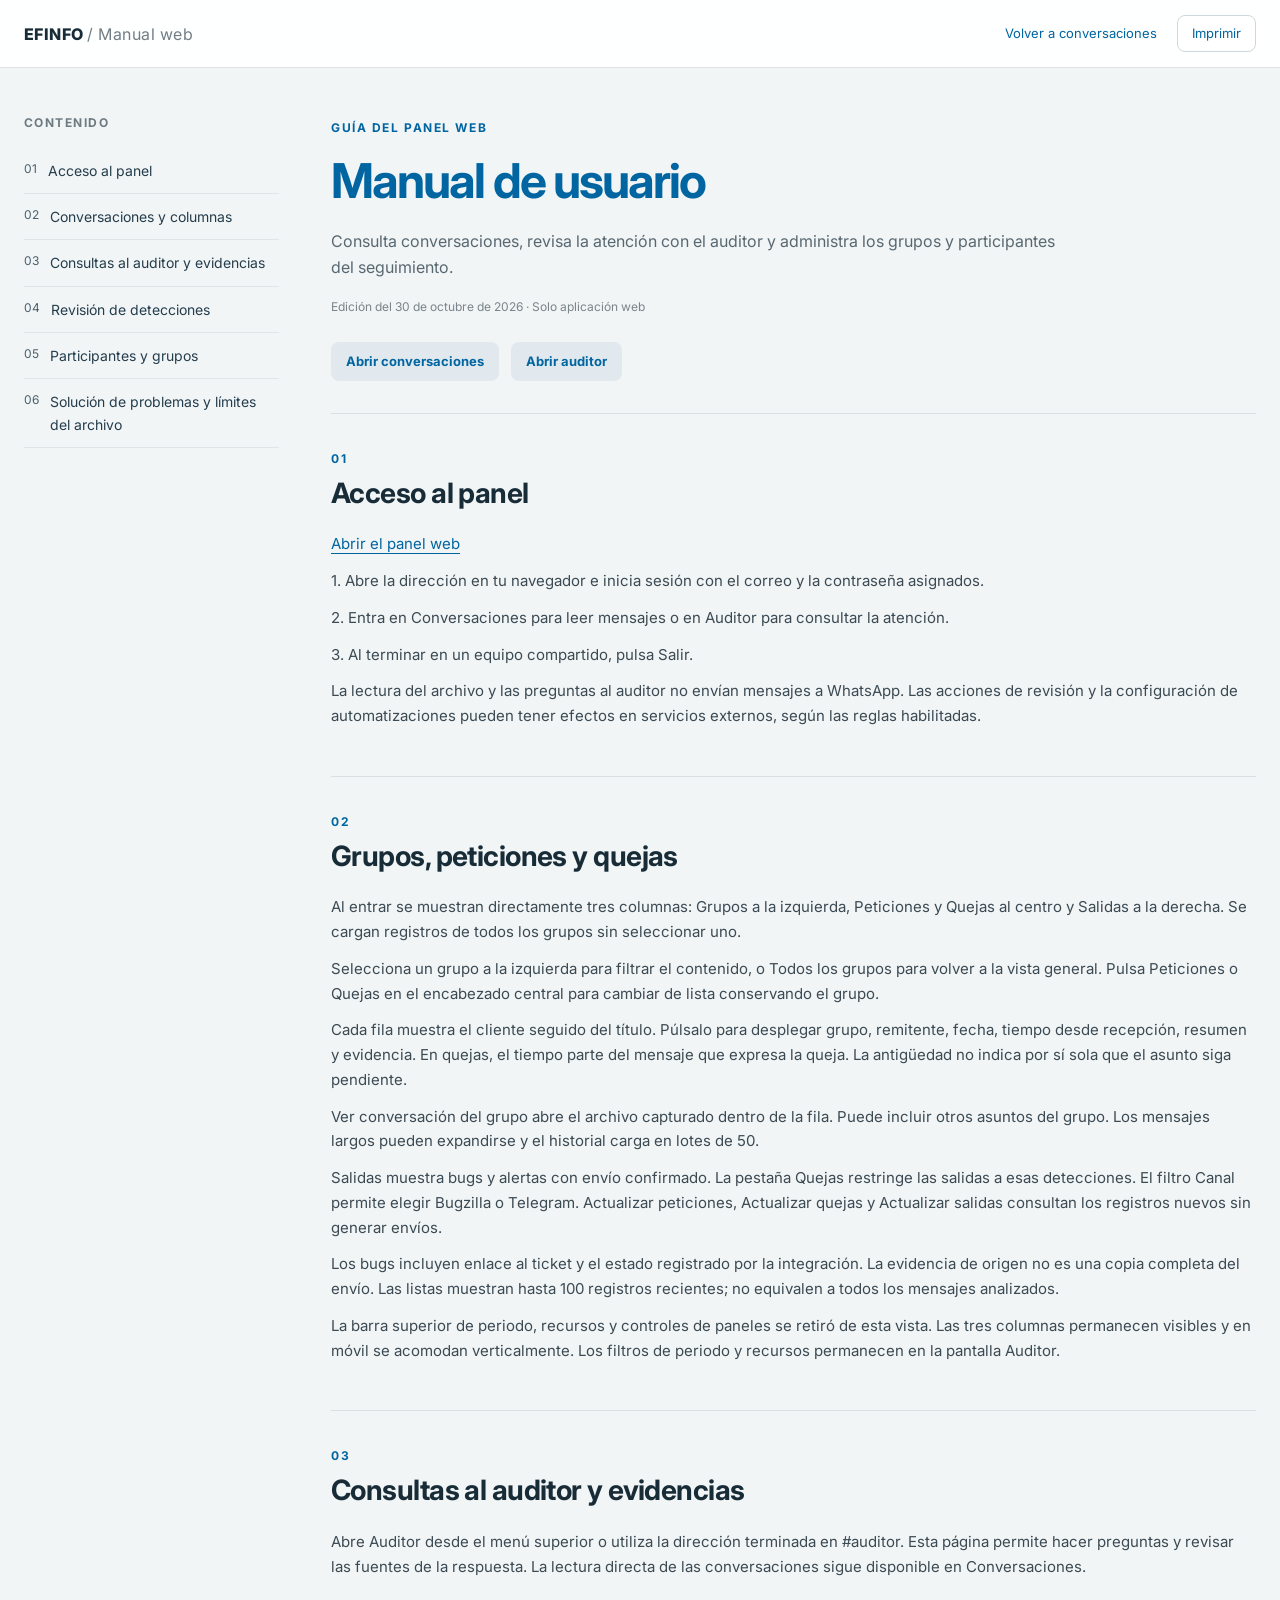
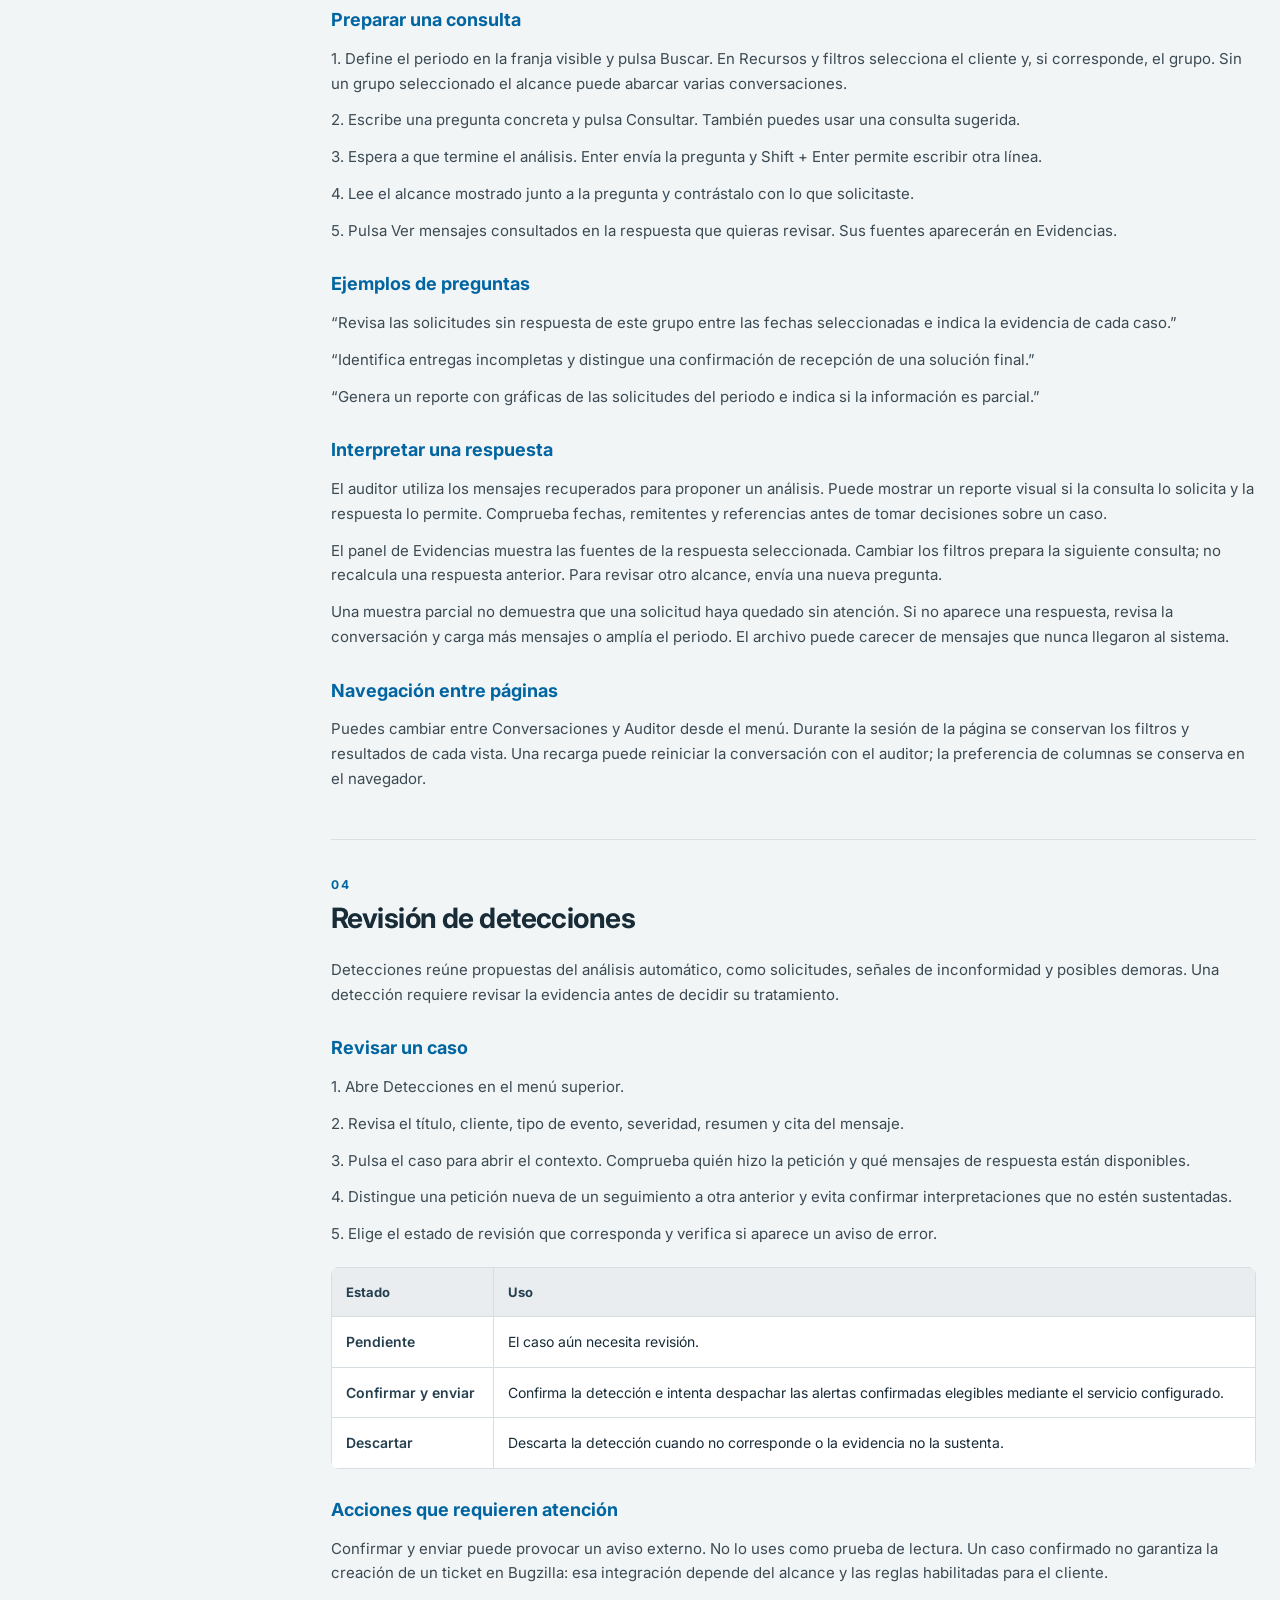
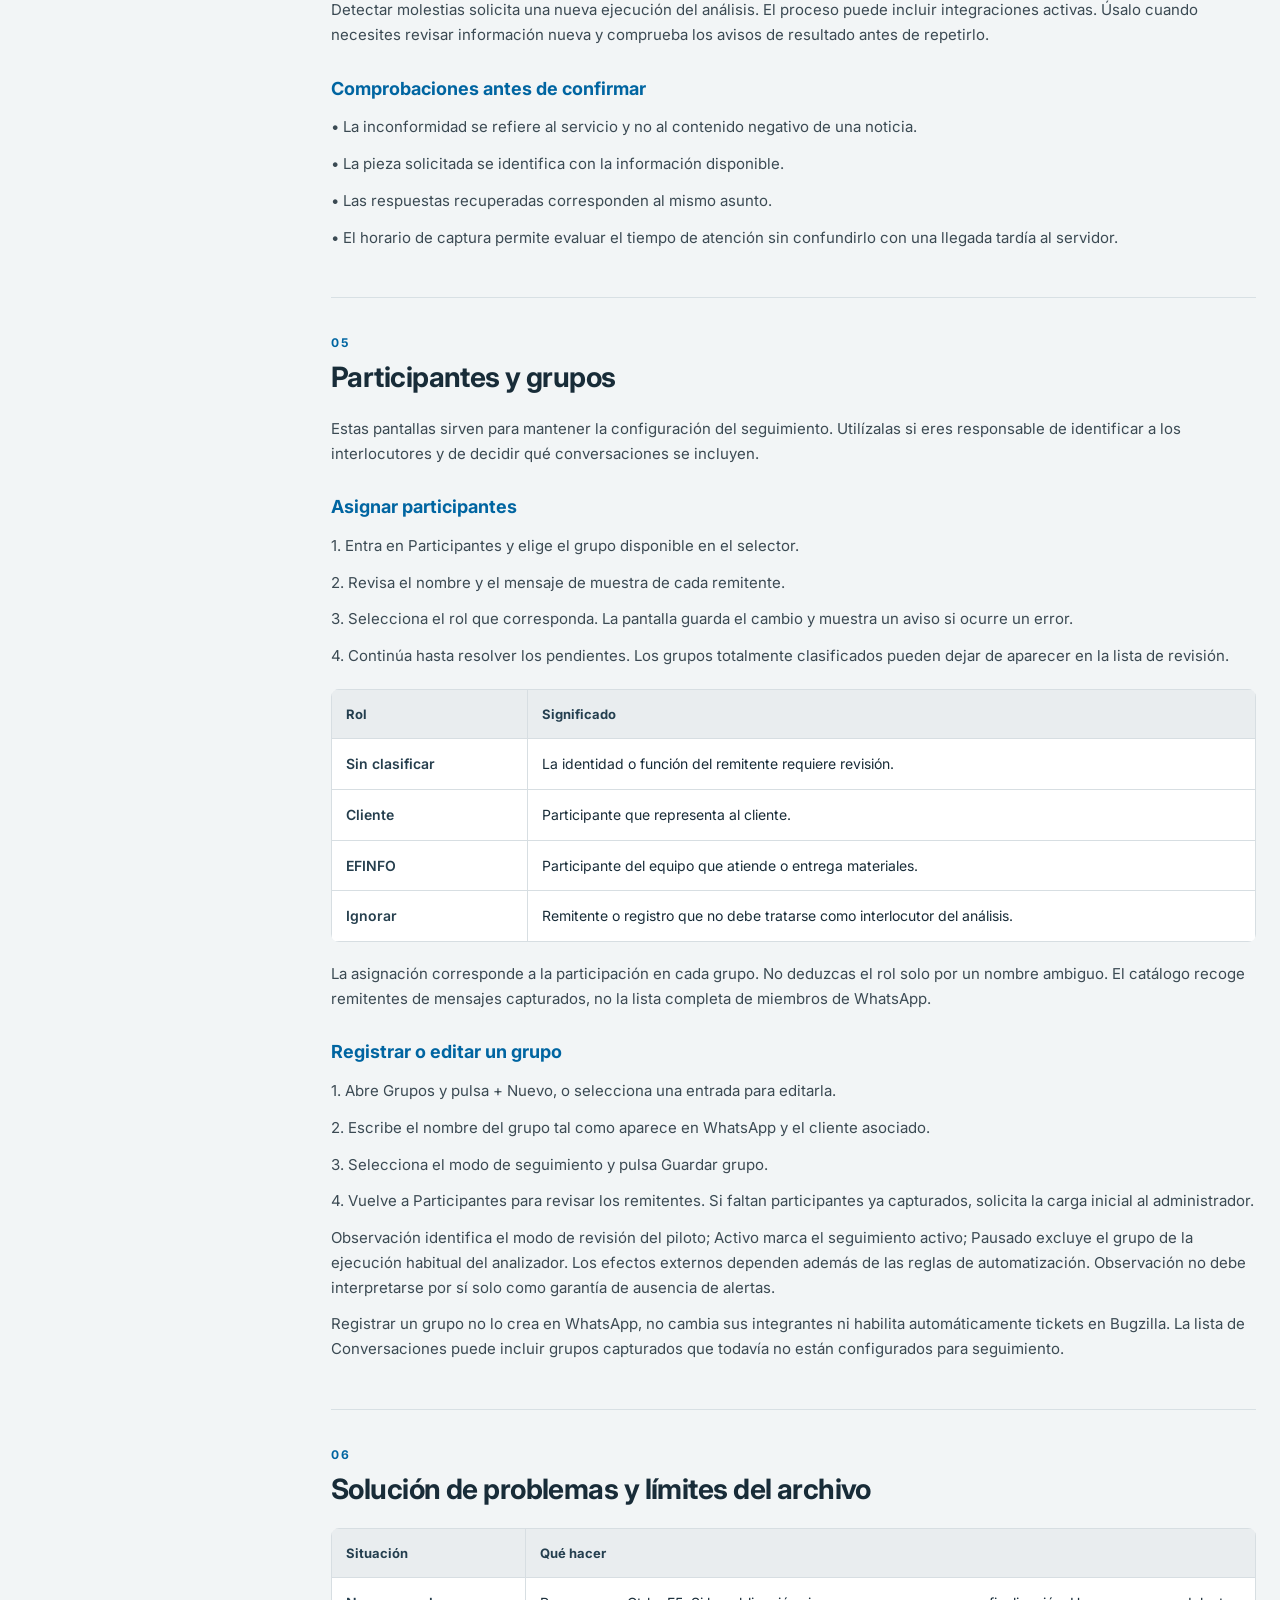
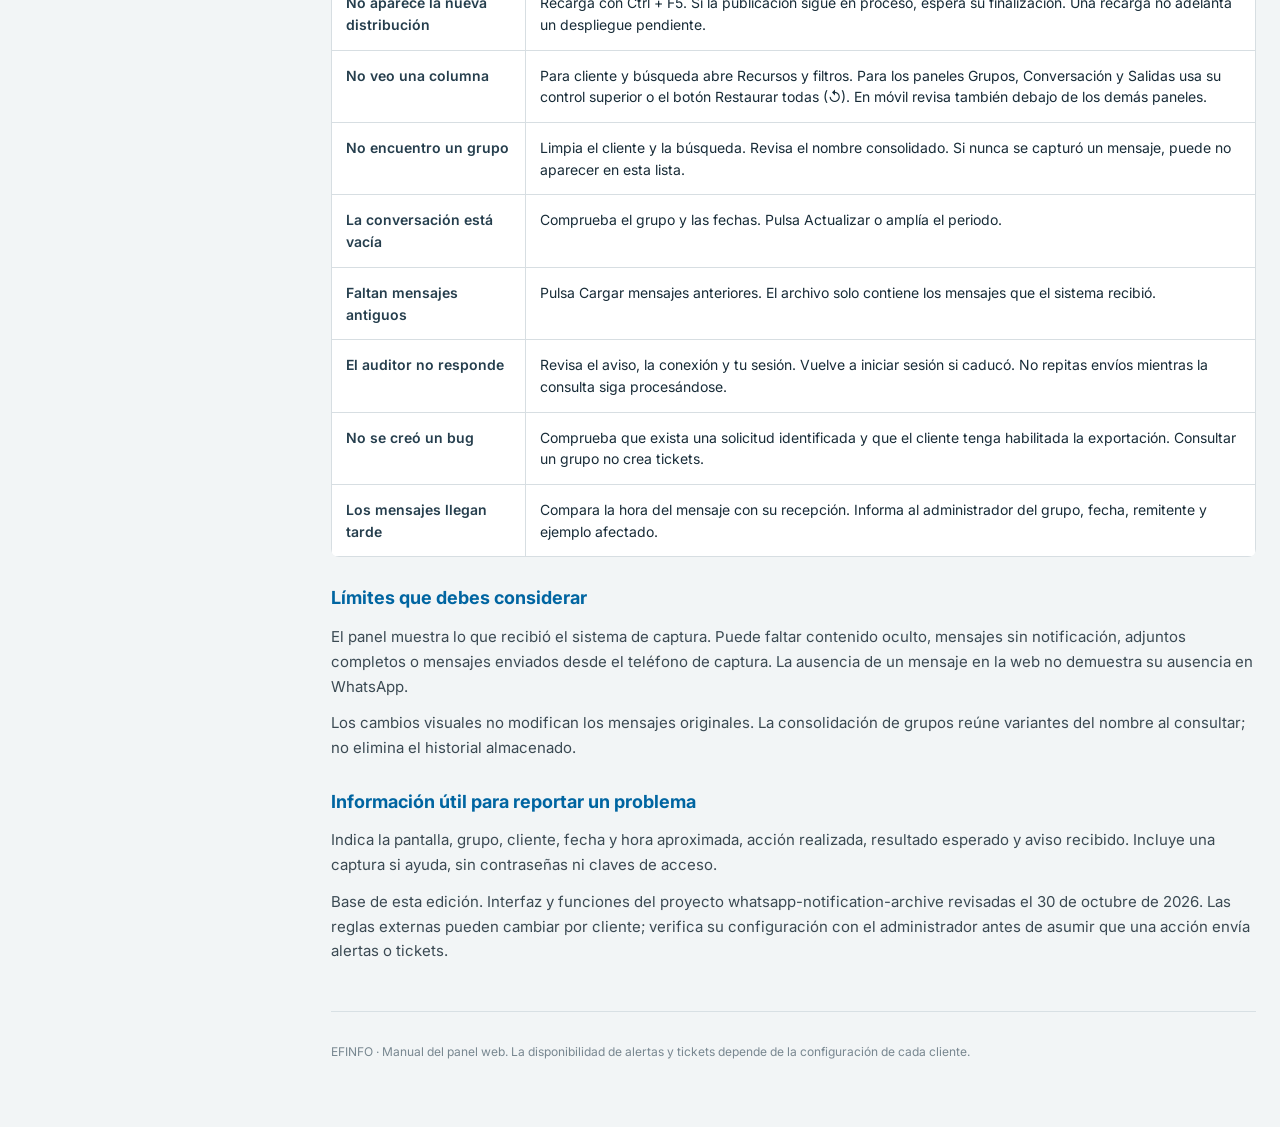
==== commit 5a9eaf6d: "Publish client names in titles and remove list introduction text" ====
--- a/manual.html
+++ b/manual.html
@@ -2,4 +2,4 @@
 <html lang="es"><head><meta charset="utf-8"><meta name="viewport" content="width=device-width,initial-scale=1"><meta name="description" content="Manual de usuario del panel web EFINFO de conversaciones y auditoría de atención."><title>Manual de usuario web · EFINFO</title>
 <style>@import url('https://fonts.googleapis.com/css2?family=Inter:wght@400;500;600;700;800&display=swap');
 :root{font-family:Inter,Segoe UI,Arial,sans-serif;color:#182c38;background:#f2f5f6;line-height:1.65;scroll-behavior:smooth;scroll-padding-top:90px}*{box-sizing:border-box}body{margin:0}a{color:#0065a1;text-underline-offset:4px}button{font:inherit;cursor:pointer}a:focus-visible,button:focus-visible,summary:focus-visible,[tabindex]:focus-visible{outline:3px solid #0065a1;outline-offset:4px}.skip{position:absolute;left:-9999px}.skip:focus{left:20px;top:12px;background:#fff;z-index:10;padding:10px}.topbar{position:sticky;top:0;z-index:3;background:#ffffffed;backdrop-filter:blur(12px);border-bottom:1px solid #dde3e7;padding:15px max(24px,calc((100vw - 1320px)/2));display:flex;align-items:center;justify-content:space-between;gap:20px}.brand{font-weight:800;letter-spacing:.03em}.topbar a{font-size:13px;text-decoration:none}.topbar div:last-child{display:flex;gap:20px;align-items:center}.print{border:1px solid #cdd8de;background:#fff;color:#0065a1;border-radius:8px;padding:7px 14px;font-size:13px}.layout{max-width:1320px;margin:auto;padding:45px 24px 65px;display:grid;grid-template-columns:255px minmax(0,1fr);gap:52px}.sidebar{position:sticky;top:105px;align-self:start}.sidebar h2{font-size:12px;text-transform:uppercase;letter-spacing:.12em;color:#6d7a81;margin:0 0 15px}.sidebar a{display:flex;gap:11px;padding:11px 0;font-size:12px;text-decoration:none;border-bottom:1px solid #dfe5e8;color:#4a606c}.sidebar a span{font-size:14px;color:#243d4c}.hero{padding-bottom:32px;border-bottom:1px solid #d8e0e4}.eyebrow,.section-index{font-size:12px;font-weight:700;letter-spacing:.13em;text-transform:uppercase;color:#0065a1}.hero h1{font-size:clamp(32px,4vw,48px);line-height:1.13;letter-spacing:-.04em;margin:14px 0 20px;color:#0065a1}.hero p{max-width:740px;color:#586871;font-size:16px}.edition{font-size:12px!important;color:#7a848a!important}.hero-links{display:flex;gap:12px;flex-wrap:wrap;margin-top:25px}.hero-links a{padding:9px 15px;border-radius:8px;background:#e1e9ee;text-decoration:none;font-size:13px;font-weight:700}main{min-width:0}section{padding:35px 0;border-bottom:1px solid #d8e0e4}section h2{font-size:28px;line-height:1.2;letter-spacing:-.02em;margin:0 0 22px}section h3{font-size:18px;margin:26px 0 10px;color:#0065a1}section p{font-size:15px;margin:12px 0;color:#3b4a53}.section-index{margin:0 0 8px!important;color:#0065a1!important}table{width:100%;border-collapse:collapse;font-size:14px;line-height:1.55;background:white}th,td{text-align:left;vertical-align:top;padding:14px;border:1px solid #d7dee2}th{background:#e9edef;color:#243f4f;font-size:13px}td:first-child{min-width:135px;font-weight:600;color:#253e4d}.table-scroll{overflow-x:auto;margin:20px 0;border-radius:8px}.mobile-toc{display:none}footer{margin-top:30px;font-size:12px;color:#788790}@media(max-width:900px){.layout{grid-template-columns:1fr;padding:25px 18px;gap:25px}.sidebar{display:none}.mobile-toc{display:block;background:#fff;border:1px solid #dce2e6;border-radius:10px;padding:12px 16px;margin:22px 0}.mobile-toc summary{font-size:14px;font-weight:700;cursor:pointer}.mobile-toc a{display:block;margin:10px 0;font-size:14px}section{padding:28px 0}.topbar{padding:13px 18px}.topbar div:last-child{gap:12px}.hero h1{font-size:34px}section h2{font-size:24px}th,td{padding:11px}}@media print{body{background:#fff}.topbar,.sidebar,.mobile-toc,.hero-links,.skip{display:none}.layout{display:block;padding:0;max-width:none}.hero h1{font-size:28px}section{break-inside:auto;padding:20px 0}section h2,section h3{break-after:avoid}tr{break-inside:avoid}a{color:#000}section p{font-size:11pt}.table-scroll{overflow:visible}footer{font-size:9pt}}
-</style></head><body><a class="skip" href="#contenido">Saltar al contenido</a><header class="topbar"><div class="brand">EFINFO <span style="font-weight:400;color:#717e85"> / Manual web</span></div><div><a href="./#conversaciones">Volver a conversaciones</a><button class="print" onclick="window.print()">Imprimir</button></div></header><div class="layout"><nav class="sidebar" aria-label="Contenido del manual"><h2>Contenido</h2><a href="#acceso">01 <span>Acceso al panel</span></a><a href="#conversaciones">02 <span>Conversaciones y columnas</span></a><a href="#auditor">03 <span>Consultas al auditor y evidencias</span></a><a href="#detecciones">04 <span>Revisión de detecciones</span></a><a href="#administracion">05 <span>Participantes y grupos</span></a><a href="#ayuda">06 <span>Solución de problemas y límites del archivo</span></a></nav><main id="contenido"><header class="hero"><span class="eyebrow">Guía del panel web</span><h1>Manual de usuario</h1><p>Consulta conversaciones, revisa la atención con el auditor y administra los grupos y participantes del seguimiento.</p><p class="edition">Edición del 30 de octubre de 2026 · Solo aplicación web</p><div class="hero-links"><a href="./#conversaciones">Abrir conversaciones</a><a href="./#auditor">Abrir auditor</a></div></header><details class="mobile-toc"><summary>Contenido del manual</summary><a href="#acceso">01 <span>Acceso al panel</span></a><a href="#conversaciones">02 <span>Conversaciones y columnas</span></a><a href="#auditor">03 <span>Consultas al auditor y evidencias</span></a><a href="#detecciones">04 <span>Revisión de detecciones</span></a><a href="#administracion">05 <span>Participantes y grupos</span></a><a href="#ayuda">06 <span>Solución de problemas y límites del archivo</span></a></details><section id="acceso" aria-labelledby="title-acceso"><p class="section-index">01</p><h2 id="title-acceso">Acceso al panel</h2><p><a href="./">Abrir el panel web</a></p><p>1.  Abre la dirección en tu navegador e inicia sesión con el correo y la contraseña asignados.</p><p>2.  Entra en Conversaciones para leer mensajes o en Auditor para consultar la atención.</p><p>3.  Al terminar en un equipo compartido, pulsa Salir.</p><p>La lectura del archivo y las preguntas al auditor no envían mensajes a WhatsApp. Las acciones de revisión y la configuración de automatizaciones pueden tener efectos en servicios externos, según las reglas habilitadas.</p></section><section id="conversaciones" aria-labelledby="title-conversaciones"><p class="section-index">02</p><h2 id="title-conversaciones">Grupos, peticiones y quejas</h2><p>Al entrar se muestran directamente tres columnas: Grupos a la izquierda, Peticiones y Quejas al centro y Salidas a la derecha. Se cargan registros de todos los grupos sin seleccionar uno.</p><p>Selecciona un grupo a la izquierda para filtrar el contenido, o Todos los grupos para volver a la vista general. Pulsa Peticiones o Quejas en el encabezado central para cambiar de lista conservando el grupo.</p><p>Cada fila muestra sólo el título. Púlsalo para desplegar grupo, remitente, fecha, tiempo desde recepción, resumen y evidencia. En quejas, el tiempo parte del mensaje que expresa la queja. La antigüedad no indica por sí sola que el asunto siga pendiente.</p><p>Ver conversación del grupo abre el archivo capturado dentro de la fila. Puede incluir otros asuntos del grupo. Los mensajes largos pueden expandirse y el historial carga en lotes de 50.</p><p>Salidas muestra bugs y alertas con envío confirmado. La pestaña Quejas restringe las salidas a esas detecciones. El filtro Canal permite elegir Bugzilla o Telegram. Actualizar peticiones, Actualizar quejas y Actualizar salidas consultan los registros nuevos sin generar envíos.</p><p>Los bugs incluyen enlace al ticket y el estado registrado por la integración. La evidencia de origen no es una copia completa del envío. Las listas muestran hasta 100 registros recientes; no equivalen a todos los mensajes analizados.</p><p>La barra superior de periodo, recursos y controles de paneles se retiró de esta vista. Las tres columnas permanecen visibles y en móvil se acomodan verticalmente. Los filtros de periodo y recursos permanecen en la pantalla Auditor.</p></section><section id="auditor" aria-labelledby="title-auditor"><p class="section-index">03</p><h2 id="title-auditor">Consultas al auditor y evidencias</h2><p>Abre Auditor desde el menú superior o utiliza la dirección terminada en #auditor. Esta página permite hacer preguntas y revisar las fuentes de la respuesta. La lectura directa de las conversaciones sigue disponible en Conversaciones.</p><h3>Preparar una consulta</h3><p>1.  Define el periodo en la franja visible y pulsa Buscar. En Recursos y filtros selecciona el cliente y, si corresponde, el grupo. Sin un grupo seleccionado el alcance puede abarcar varias conversaciones.</p><p>2.  Escribe una pregunta concreta y pulsa Consultar. También puedes usar una consulta sugerida.</p><p>3.  Espera a que termine el análisis. Enter envía la pregunta y Shift + Enter permite escribir otra línea.</p><p>4.  Lee el alcance mostrado junto a la pregunta y contrástalo con lo que solicitaste.</p><p>5.  Pulsa Ver mensajes consultados en la respuesta que quieras revisar. Sus fuentes aparecerán en Evidencias.</p><h3>Ejemplos de preguntas</h3><p>“Revisa las solicitudes sin respuesta de este grupo entre las fechas seleccionadas e indica la evidencia de cada caso.”</p><p>“Identifica entregas incompletas y distingue una confirmación de recepción de una solución final.”</p><p>“Genera un reporte con gráficas de las solicitudes del periodo e indica si la información es parcial.”</p><h3>Interpretar una respuesta</h3><p>El auditor utiliza los mensajes recuperados para proponer un análisis. Puede mostrar un reporte visual si la consulta lo solicita y la respuesta lo permite. Comprueba fechas, remitentes y referencias antes de tomar decisiones sobre un caso.</p><p>El panel de Evidencias muestra las fuentes de la respuesta seleccionada. Cambiar los filtros prepara la siguiente consulta; no recalcula una respuesta anterior. Para revisar otro alcance, envía una nueva pregunta.</p><p>Una muestra parcial no demuestra que una solicitud haya quedado sin atención. Si no aparece una respuesta, revisa la conversación y carga más mensajes o amplía el periodo. El archivo puede carecer de mensajes que nunca llegaron al sistema.</p><h3>Navegación entre páginas</h3><p>Puedes cambiar entre Conversaciones y Auditor desde el menú. Durante la sesión de la página se conservan los filtros y resultados de cada vista. Una recarga puede reiniciar la conversación con el auditor; la preferencia de columnas se conserva en el navegador.</p></section><section id="detecciones" aria-labelledby="title-detecciones"><p class="section-index">04</p><h2 id="title-detecciones">Revisión de detecciones</h2><p>Detecciones reúne propuestas del análisis automático, como solicitudes, señales de inconformidad y posibles demoras. Una detección requiere revisar la evidencia antes de decidir su tratamiento.</p><h3>Revisar un caso</h3><p>1.  Abre Detecciones en el menú superior.</p><p>2.  Revisa el título, cliente, tipo de evento, severidad, resumen y cita del mensaje.</p><p>3.  Pulsa el caso para abrir el contexto. Comprueba quién hizo la petición y qué mensajes de respuesta están disponibles.</p><p>4.  Distingue una petición nueva de un seguimiento a otra anterior y evita confirmar interpretaciones que no estén sustentadas.</p><p>5.  Elige el estado de revisión que corresponda y verifica si aparece un aviso de error.</p><div class="table-scroll" tabindex="0"><table><thead><tr><th scope="col">Estado</th><th scope="col">Uso</th></tr></thead><tbody><tr><td>Pendiente</td><td>El caso aún necesita revisión.</td></tr><tr><td>Confirmar y enviar</td><td>Confirma la detección e intenta despachar las alertas confirmadas elegibles mediante el servicio configurado.</td></tr><tr><td>Descartar</td><td>Descarta la detección cuando no corresponde o la evidencia no la sustenta.</td></tr></tbody></table></div><h3>Acciones que requieren atención</h3><p>Confirmar y enviar puede provocar un aviso externo. No lo uses como prueba de lectura. Un caso confirmado no garantiza la creación de un ticket en Bugzilla: esa integración depende del alcance y las reglas habilitadas para el cliente.</p><p>Detectar molestias solicita una nueva ejecución del análisis. El proceso puede incluir integraciones activas. Úsalo cuando necesites revisar información nueva y comprueba los avisos de resultado antes de repetirlo.</p><h3>Comprobaciones antes de confirmar</h3><p>• La inconformidad se refiere al servicio y no al contenido negativo de una noticia.</p><p>• La pieza solicitada se identifica con la información disponible.</p><p>• Las respuestas recuperadas corresponden al mismo asunto.</p><p>• El horario de captura permite evaluar el tiempo de atención sin confundirlo con una llegada tardía al servidor.</p></section><section id="administracion" aria-labelledby="title-administracion"><p class="section-index">05</p><h2 id="title-administracion">Participantes y grupos</h2><p>Estas pantallas sirven para mantener la configuración del seguimiento. Utilízalas si eres responsable de identificar a los interlocutores y de decidir qué conversaciones se incluyen.</p><h3>Asignar participantes</h3><p>1.  Entra en Participantes y elige el grupo disponible en el selector.</p><p>2.  Revisa el nombre y el mensaje de muestra de cada remitente.</p><p>3.  Selecciona el rol que corresponda. La pantalla guarda el cambio y muestra un aviso si ocurre un error.</p><p>4.  Continúa hasta resolver los pendientes. Los grupos totalmente clasificados pueden dejar de aparecer en la lista de revisión.</p><div class="table-scroll" tabindex="0"><table><thead><tr><th scope="col">Rol</th><th scope="col">Significado</th></tr></thead><tbody><tr><td>Sin clasificar</td><td>La identidad o función del remitente requiere revisión.</td></tr><tr><td>Cliente</td><td>Participante que representa al cliente.</td></tr><tr><td>EFINFO</td><td>Participante del equipo que atiende o entrega materiales.</td></tr><tr><td>Ignorar</td><td>Remitente o registro que no debe tratarse como interlocutor del análisis.</td></tr></tbody></table></div><p>La asignación corresponde a la participación en cada grupo. No deduzcas el rol solo por un nombre ambiguo. El catálogo recoge remitentes de mensajes capturados, no la lista completa de miembros de WhatsApp.</p><h3>Registrar o editar un grupo</h3><p>1.  Abre Grupos y pulsa + Nuevo, o selecciona una entrada para editarla.</p><p>2.  Escribe el nombre del grupo tal como aparece en WhatsApp y el cliente asociado.</p><p>3.  Selecciona el modo de seguimiento y pulsa Guardar grupo.</p><p>4.  Vuelve a Participantes para revisar los remitentes. Si faltan participantes ya capturados, solicita la carga inicial al administrador.</p><p>Observación identifica el modo de revisión del piloto; Activo marca el seguimiento activo; Pausado excluye el grupo de la ejecución habitual del analizador. Los efectos externos dependen además de las reglas de automatización. Observación no debe interpretarse por sí solo como garantía de ausencia de alertas.</p><p>Registrar un grupo no lo crea en WhatsApp, no cambia sus integrantes ni habilita automáticamente tickets en Bugzilla. La lista de Conversaciones puede incluir grupos capturados que todavía no están configurados para seguimiento.</p></section><section id="ayuda" aria-labelledby="title-ayuda"><p class="section-index">06</p><h2 id="title-ayuda">Solución de problemas y límites del archivo</h2><div class="table-scroll" tabindex="0"><table><thead><tr><th scope="col">Situación</th><th scope="col">Qué hacer</th></tr></thead><tbody><tr><td>No aparece la nueva distribución</td><td>Recarga con Ctrl + F5. Si la publicación sigue en proceso, espera su finalización. Una recarga no adelanta un despliegue pendiente.</td></tr><tr><td>No veo una columna</td><td>Para cliente y búsqueda abre Recursos y filtros. Para los paneles Grupos, Conversación y Salidas usa su control superior o el botón Restaurar todas (↺). En móvil revisa también debajo de los demás paneles.</td></tr><tr><td>No encuentro un grupo</td><td>Limpia el cliente y la búsqueda. Revisa el nombre consolidado. Si nunca se capturó un mensaje, puede no aparecer en esta lista.</td></tr><tr><td>La conversación está vacía</td><td>Comprueba el grupo y las fechas. Pulsa Actualizar o amplía el periodo.</td></tr><tr><td>Faltan mensajes antiguos</td><td>Pulsa Cargar mensajes anteriores. El archivo solo contiene los mensajes que el sistema recibió.</td></tr><tr><td>El auditor no responde</td><td>Revisa el aviso, la conexión y tu sesión. Vuelve a iniciar sesión si caducó. No repitas envíos mientras la consulta siga procesándose.</td></tr><tr><td>No se creó un bug</td><td>Comprueba que exista una solicitud identificada y que el cliente tenga habilitada la exportación. Consultar un grupo no crea tickets.</td></tr><tr><td>Los mensajes llegan tarde</td><td>Compara la hora del mensaje con su recepción. Informa al administrador del grupo, fecha, remitente y ejemplo afectado.</td></tr></tbody></table></div><h3>Límites que debes considerar</h3><p>El panel muestra lo que recibió el sistema de captura. Puede faltar contenido oculto, mensajes sin notificación, adjuntos completos o mensajes enviados desde el teléfono de captura. La ausencia de un mensaje en la web no demuestra su ausencia en WhatsApp.</p><p>Los cambios visuales no modifican los mensajes originales. La consolidación de grupos reúne variantes del nombre al consultar; no elimina el historial almacenado.</p><h3>Información útil para reportar un problema</h3><p>Indica la pantalla, grupo, cliente, fecha y hora aproximada, acción realizada, resultado esperado y aviso recibido. Incluye una captura si ayuda, sin contraseñas ni claves de acceso.</p><p>Base de esta edición. Interfaz y funciones del proyecto whatsapp-notification-archive revisadas el 30 de octubre de 2026. Las reglas externas pueden cambiar por cliente; verifica su configuración con el administrador antes de asumir que una acción envía alertas o tickets.</p></section><footer>EFINFO · Manual del panel web. La disponibilidad de alertas y tickets depende de la configuración de cada cliente.</footer></main></div></body></html>+</style></head><body><a class="skip" href="#contenido">Saltar al contenido</a><header class="topbar"><div class="brand">EFINFO <span style="font-weight:400;color:#717e85"> / Manual web</span></div><div><a href="./#conversaciones">Volver a conversaciones</a><button class="print" onclick="window.print()">Imprimir</button></div></header><div class="layout"><nav class="sidebar" aria-label="Contenido del manual"><h2>Contenido</h2><a href="#acceso">01 <span>Acceso al panel</span></a><a href="#conversaciones">02 <span>Conversaciones y columnas</span></a><a href="#auditor">03 <span>Consultas al auditor y evidencias</span></a><a href="#detecciones">04 <span>Revisión de detecciones</span></a><a href="#administracion">05 <span>Participantes y grupos</span></a><a href="#ayuda">06 <span>Solución de problemas y límites del archivo</span></a></nav><main id="contenido"><header class="hero"><span class="eyebrow">Guía del panel web</span><h1>Manual de usuario</h1><p>Consulta conversaciones, revisa la atención con el auditor y administra los grupos y participantes del seguimiento.</p><p class="edition">Edición del 30 de octubre de 2026 · Solo aplicación web</p><div class="hero-links"><a href="./#conversaciones">Abrir conversaciones</a><a href="./#auditor">Abrir auditor</a></div></header><details class="mobile-toc"><summary>Contenido del manual</summary><a href="#acceso">01 <span>Acceso al panel</span></a><a href="#conversaciones">02 <span>Conversaciones y columnas</span></a><a href="#auditor">03 <span>Consultas al auditor y evidencias</span></a><a href="#detecciones">04 <span>Revisión de detecciones</span></a><a href="#administracion">05 <span>Participantes y grupos</span></a><a href="#ayuda">06 <span>Solución de problemas y límites del archivo</span></a></details><section id="acceso" aria-labelledby="title-acceso"><p class="section-index">01</p><h2 id="title-acceso">Acceso al panel</h2><p><a href="./">Abrir el panel web</a></p><p>1.  Abre la dirección en tu navegador e inicia sesión con el correo y la contraseña asignados.</p><p>2.  Entra en Conversaciones para leer mensajes o en Auditor para consultar la atención.</p><p>3.  Al terminar en un equipo compartido, pulsa Salir.</p><p>La lectura del archivo y las preguntas al auditor no envían mensajes a WhatsApp. Las acciones de revisión y la configuración de automatizaciones pueden tener efectos en servicios externos, según las reglas habilitadas.</p></section><section id="conversaciones" aria-labelledby="title-conversaciones"><p class="section-index">02</p><h2 id="title-conversaciones">Grupos, peticiones y quejas</h2><p>Al entrar se muestran directamente tres columnas: Grupos a la izquierda, Peticiones y Quejas al centro y Salidas a la derecha. Se cargan registros de todos los grupos sin seleccionar uno.</p><p>Selecciona un grupo a la izquierda para filtrar el contenido, o Todos los grupos para volver a la vista general. Pulsa Peticiones o Quejas en el encabezado central para cambiar de lista conservando el grupo.</p><p>Cada fila muestra el cliente seguido del título. Púlsalo para desplegar grupo, remitente, fecha, tiempo desde recepción, resumen y evidencia. En quejas, el tiempo parte del mensaje que expresa la queja. La antigüedad no indica por sí sola que el asunto siga pendiente.</p><p>Ver conversación del grupo abre el archivo capturado dentro de la fila. Puede incluir otros asuntos del grupo. Los mensajes largos pueden expandirse y el historial carga en lotes de 50.</p><p>Salidas muestra bugs y alertas con envío confirmado. La pestaña Quejas restringe las salidas a esas detecciones. El filtro Canal permite elegir Bugzilla o Telegram. Actualizar peticiones, Actualizar quejas y Actualizar salidas consultan los registros nuevos sin generar envíos.</p><p>Los bugs incluyen enlace al ticket y el estado registrado por la integración. La evidencia de origen no es una copia completa del envío. Las listas muestran hasta 100 registros recientes; no equivalen a todos los mensajes analizados.</p><p>La barra superior de periodo, recursos y controles de paneles se retiró de esta vista. Las tres columnas permanecen visibles y en móvil se acomodan verticalmente. Los filtros de periodo y recursos permanecen en la pantalla Auditor.</p></section><section id="auditor" aria-labelledby="title-auditor"><p class="section-index">03</p><h2 id="title-auditor">Consultas al auditor y evidencias</h2><p>Abre Auditor desde el menú superior o utiliza la dirección terminada en #auditor. Esta página permite hacer preguntas y revisar las fuentes de la respuesta. La lectura directa de las conversaciones sigue disponible en Conversaciones.</p><h3>Preparar una consulta</h3><p>1.  Define el periodo en la franja visible y pulsa Buscar. En Recursos y filtros selecciona el cliente y, si corresponde, el grupo. Sin un grupo seleccionado el alcance puede abarcar varias conversaciones.</p><p>2.  Escribe una pregunta concreta y pulsa Consultar. También puedes usar una consulta sugerida.</p><p>3.  Espera a que termine el análisis. Enter envía la pregunta y Shift + Enter permite escribir otra línea.</p><p>4.  Lee el alcance mostrado junto a la pregunta y contrástalo con lo que solicitaste.</p><p>5.  Pulsa Ver mensajes consultados en la respuesta que quieras revisar. Sus fuentes aparecerán en Evidencias.</p><h3>Ejemplos de preguntas</h3><p>“Revisa las solicitudes sin respuesta de este grupo entre las fechas seleccionadas e indica la evidencia de cada caso.”</p><p>“Identifica entregas incompletas y distingue una confirmación de recepción de una solución final.”</p><p>“Genera un reporte con gráficas de las solicitudes del periodo e indica si la información es parcial.”</p><h3>Interpretar una respuesta</h3><p>El auditor utiliza los mensajes recuperados para proponer un análisis. Puede mostrar un reporte visual si la consulta lo solicita y la respuesta lo permite. Comprueba fechas, remitentes y referencias antes de tomar decisiones sobre un caso.</p><p>El panel de Evidencias muestra las fuentes de la respuesta seleccionada. Cambiar los filtros prepara la siguiente consulta; no recalcula una respuesta anterior. Para revisar otro alcance, envía una nueva pregunta.</p><p>Una muestra parcial no demuestra que una solicitud haya quedado sin atención. Si no aparece una respuesta, revisa la conversación y carga más mensajes o amplía el periodo. El archivo puede carecer de mensajes que nunca llegaron al sistema.</p><h3>Navegación entre páginas</h3><p>Puedes cambiar entre Conversaciones y Auditor desde el menú. Durante la sesión de la página se conservan los filtros y resultados de cada vista. Una recarga puede reiniciar la conversación con el auditor; la preferencia de columnas se conserva en el navegador.</p></section><section id="detecciones" aria-labelledby="title-detecciones"><p class="section-index">04</p><h2 id="title-detecciones">Revisión de detecciones</h2><p>Detecciones reúne propuestas del análisis automático, como solicitudes, señales de inconformidad y posibles demoras. Una detección requiere revisar la evidencia antes de decidir su tratamiento.</p><h3>Revisar un caso</h3><p>1.  Abre Detecciones en el menú superior.</p><p>2.  Revisa el título, cliente, tipo de evento, severidad, resumen y cita del mensaje.</p><p>3.  Pulsa el caso para abrir el contexto. Comprueba quién hizo la petición y qué mensajes de respuesta están disponibles.</p><p>4.  Distingue una petición nueva de un seguimiento a otra anterior y evita confirmar interpretaciones que no estén sustentadas.</p><p>5.  Elige el estado de revisión que corresponda y verifica si aparece un aviso de error.</p><div class="table-scroll" tabindex="0"><table><thead><tr><th scope="col">Estado</th><th scope="col">Uso</th></tr></thead><tbody><tr><td>Pendiente</td><td>El caso aún necesita revisión.</td></tr><tr><td>Confirmar y enviar</td><td>Confirma la detección e intenta despachar las alertas confirmadas elegibles mediante el servicio configurado.</td></tr><tr><td>Descartar</td><td>Descarta la detección cuando no corresponde o la evidencia no la sustenta.</td></tr></tbody></table></div><h3>Acciones que requieren atención</h3><p>Confirmar y enviar puede provocar un aviso externo. No lo uses como prueba de lectura. Un caso confirmado no garantiza la creación de un ticket en Bugzilla: esa integración depende del alcance y las reglas habilitadas para el cliente.</p><p>Detectar molestias solicita una nueva ejecución del análisis. El proceso puede incluir integraciones activas. Úsalo cuando necesites revisar información nueva y comprueba los avisos de resultado antes de repetirlo.</p><h3>Comprobaciones antes de confirmar</h3><p>• La inconformidad se refiere al servicio y no al contenido negativo de una noticia.</p><p>• La pieza solicitada se identifica con la información disponible.</p><p>• Las respuestas recuperadas corresponden al mismo asunto.</p><p>• El horario de captura permite evaluar el tiempo de atención sin confundirlo con una llegada tardía al servidor.</p></section><section id="administracion" aria-labelledby="title-administracion"><p class="section-index">05</p><h2 id="title-administracion">Participantes y grupos</h2><p>Estas pantallas sirven para mantener la configuración del seguimiento. Utilízalas si eres responsable de identificar a los interlocutores y de decidir qué conversaciones se incluyen.</p><h3>Asignar participantes</h3><p>1.  Entra en Participantes y elige el grupo disponible en el selector.</p><p>2.  Revisa el nombre y el mensaje de muestra de cada remitente.</p><p>3.  Selecciona el rol que corresponda. La pantalla guarda el cambio y muestra un aviso si ocurre un error.</p><p>4.  Continúa hasta resolver los pendientes. Los grupos totalmente clasificados pueden dejar de aparecer en la lista de revisión.</p><div class="table-scroll" tabindex="0"><table><thead><tr><th scope="col">Rol</th><th scope="col">Significado</th></tr></thead><tbody><tr><td>Sin clasificar</td><td>La identidad o función del remitente requiere revisión.</td></tr><tr><td>Cliente</td><td>Participante que representa al cliente.</td></tr><tr><td>EFINFO</td><td>Participante del equipo que atiende o entrega materiales.</td></tr><tr><td>Ignorar</td><td>Remitente o registro que no debe tratarse como interlocutor del análisis.</td></tr></tbody></table></div><p>La asignación corresponde a la participación en cada grupo. No deduzcas el rol solo por un nombre ambiguo. El catálogo recoge remitentes de mensajes capturados, no la lista completa de miembros de WhatsApp.</p><h3>Registrar o editar un grupo</h3><p>1.  Abre Grupos y pulsa + Nuevo, o selecciona una entrada para editarla.</p><p>2.  Escribe el nombre del grupo tal como aparece en WhatsApp y el cliente asociado.</p><p>3.  Selecciona el modo de seguimiento y pulsa Guardar grupo.</p><p>4.  Vuelve a Participantes para revisar los remitentes. Si faltan participantes ya capturados, solicita la carga inicial al administrador.</p><p>Observación identifica el modo de revisión del piloto; Activo marca el seguimiento activo; Pausado excluye el grupo de la ejecución habitual del analizador. Los efectos externos dependen además de las reglas de automatización. Observación no debe interpretarse por sí solo como garantía de ausencia de alertas.</p><p>Registrar un grupo no lo crea en WhatsApp, no cambia sus integrantes ni habilita automáticamente tickets en Bugzilla. La lista de Conversaciones puede incluir grupos capturados que todavía no están configurados para seguimiento.</p></section><section id="ayuda" aria-labelledby="title-ayuda"><p class="section-index">06</p><h2 id="title-ayuda">Solución de problemas y límites del archivo</h2><div class="table-scroll" tabindex="0"><table><thead><tr><th scope="col">Situación</th><th scope="col">Qué hacer</th></tr></thead><tbody><tr><td>No aparece la nueva distribución</td><td>Recarga con Ctrl + F5. Si la publicación sigue en proceso, espera su finalización. Una recarga no adelanta un despliegue pendiente.</td></tr><tr><td>No veo una columna</td><td>Para cliente y búsqueda abre Recursos y filtros. Para los paneles Grupos, Conversación y Salidas usa su control superior o el botón Restaurar todas (↺). En móvil revisa también debajo de los demás paneles.</td></tr><tr><td>No encuentro un grupo</td><td>Limpia el cliente y la búsqueda. Revisa el nombre consolidado. Si nunca se capturó un mensaje, puede no aparecer en esta lista.</td></tr><tr><td>La conversación está vacía</td><td>Comprueba el grupo y las fechas. Pulsa Actualizar o amplía el periodo.</td></tr><tr><td>Faltan mensajes antiguos</td><td>Pulsa Cargar mensajes anteriores. El archivo solo contiene los mensajes que el sistema recibió.</td></tr><tr><td>El auditor no responde</td><td>Revisa el aviso, la conexión y tu sesión. Vuelve a iniciar sesión si caducó. No repitas envíos mientras la consulta siga procesándose.</td></tr><tr><td>No se creó un bug</td><td>Comprueba que exista una solicitud identificada y que el cliente tenga habilitada la exportación. Consultar un grupo no crea tickets.</td></tr><tr><td>Los mensajes llegan tarde</td><td>Compara la hora del mensaje con su recepción. Informa al administrador del grupo, fecha, remitente y ejemplo afectado.</td></tr></tbody></table></div><h3>Límites que debes considerar</h3><p>El panel muestra lo que recibió el sistema de captura. Puede faltar contenido oculto, mensajes sin notificación, adjuntos completos o mensajes enviados desde el teléfono de captura. La ausencia de un mensaje en la web no demuestra su ausencia en WhatsApp.</p><p>Los cambios visuales no modifican los mensajes originales. La consolidación de grupos reúne variantes del nombre al consultar; no elimina el historial almacenado.</p><h3>Información útil para reportar un problema</h3><p>Indica la pantalla, grupo, cliente, fecha y hora aproximada, acción realizada, resultado esperado y aviso recibido. Incluye una captura si ayuda, sin contraseñas ni claves de acceso.</p><p>Base de esta edición. Interfaz y funciones del proyecto whatsapp-notification-archive revisadas el 30 de octubre de 2026. Las reglas externas pueden cambiar por cliente; verifica su configuración con el administrador antes de asumir que una acción envía alertas o tickets.</p></section><footer>EFINFO · Manual del panel web. La disponibilidad de alertas y tickets depende de la configuración de cada cliente.</footer></main></div></body></html>
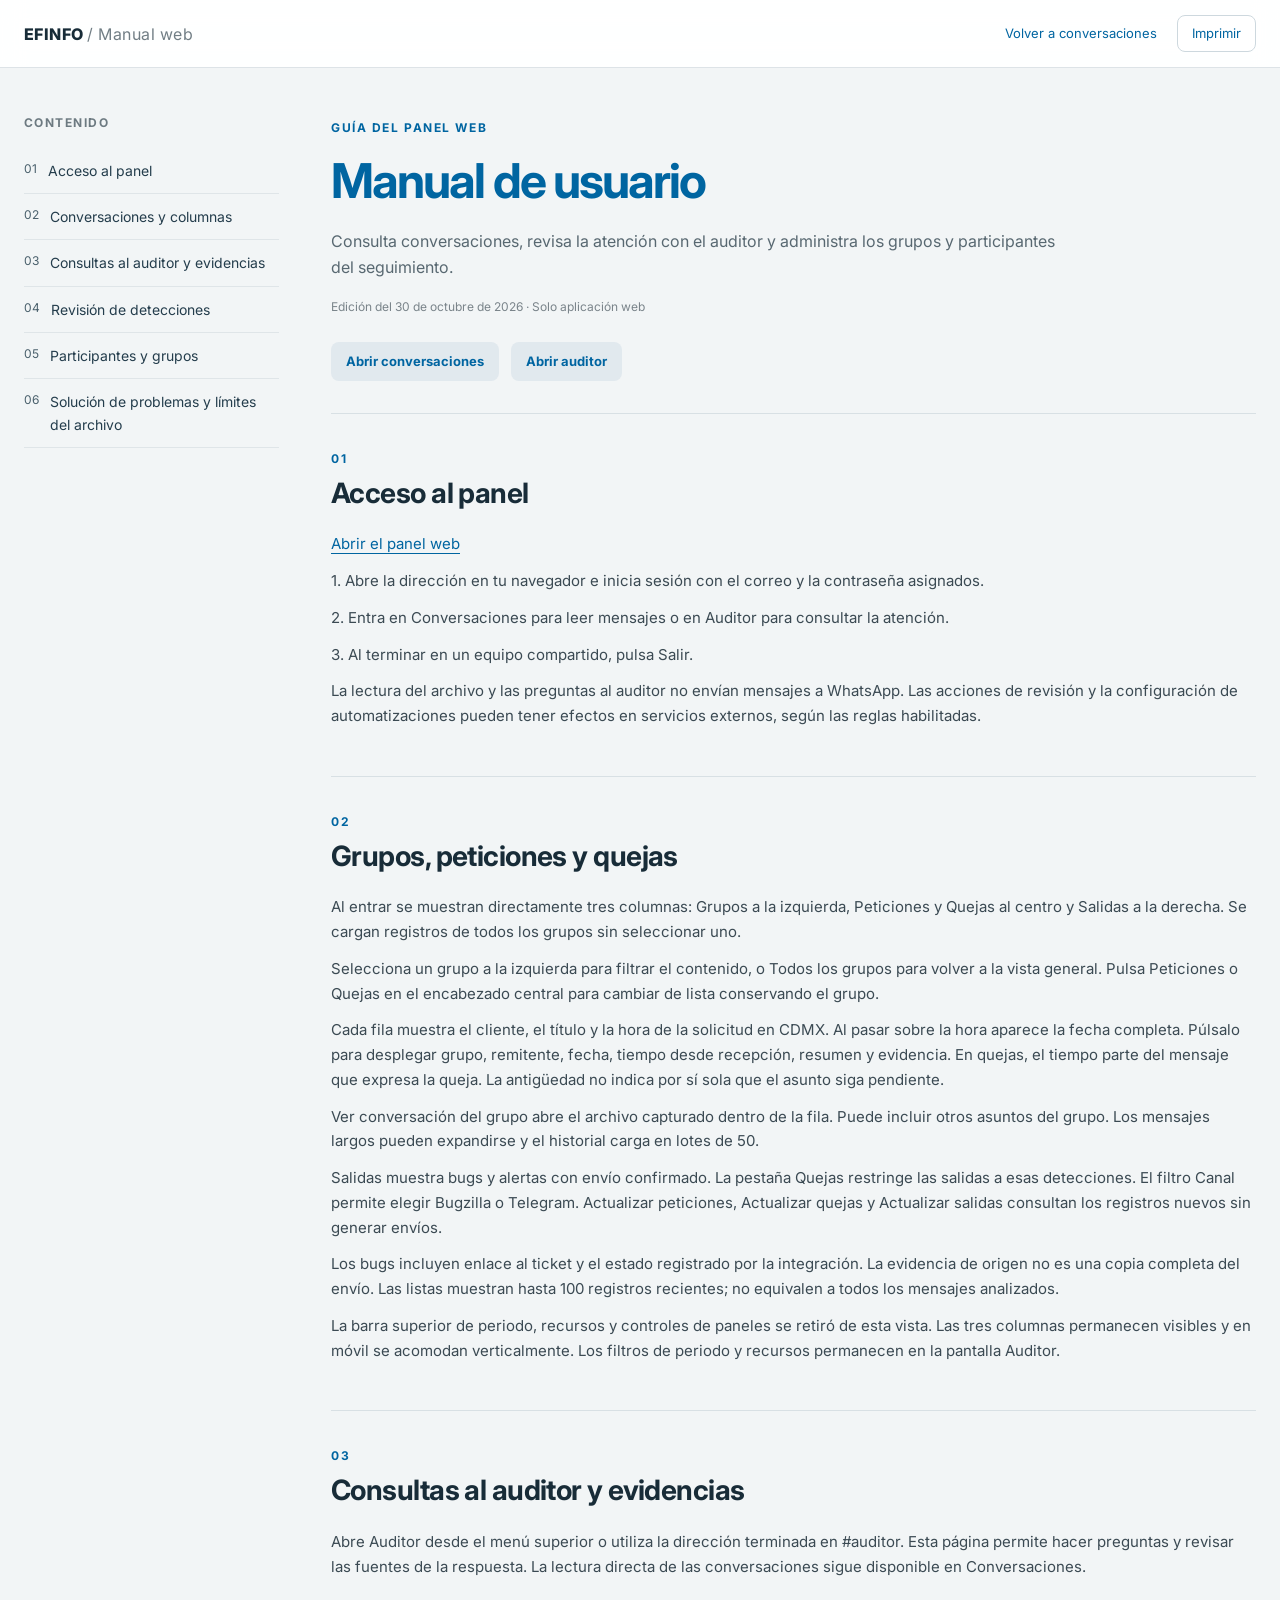
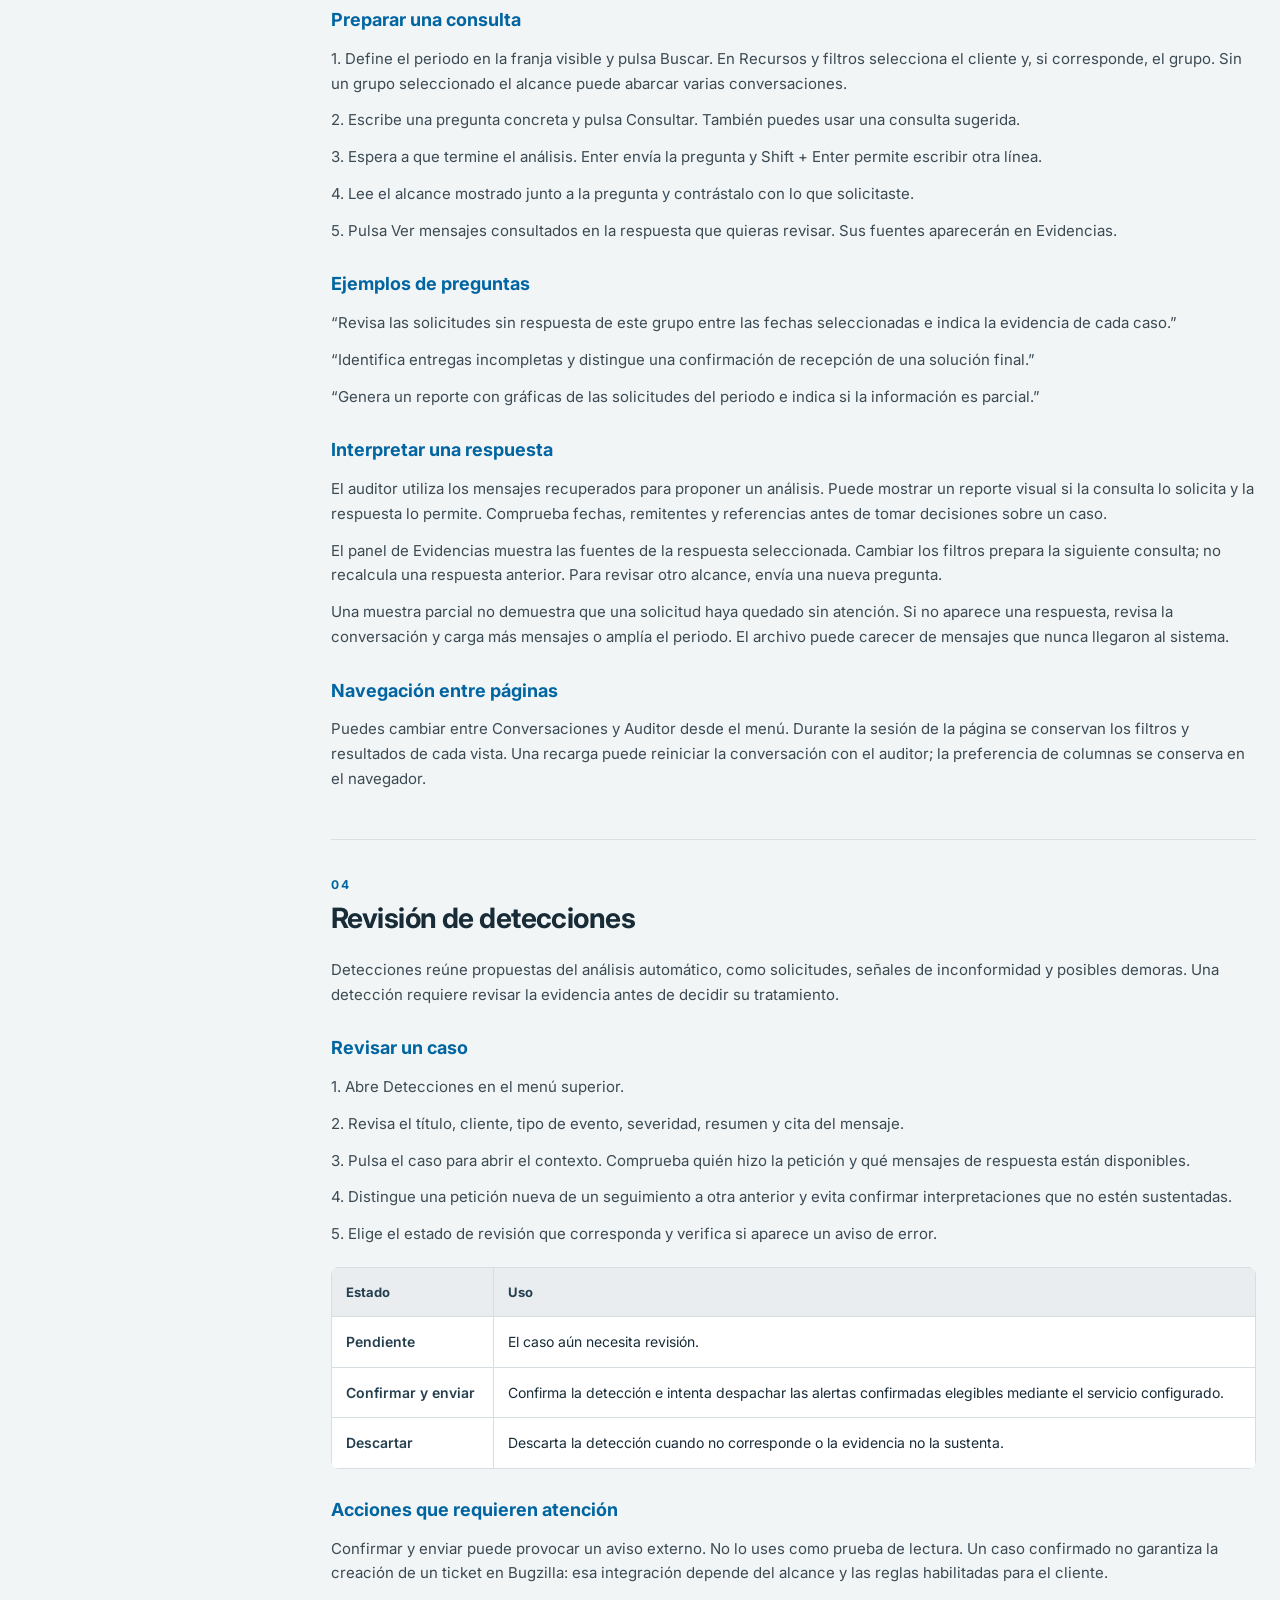
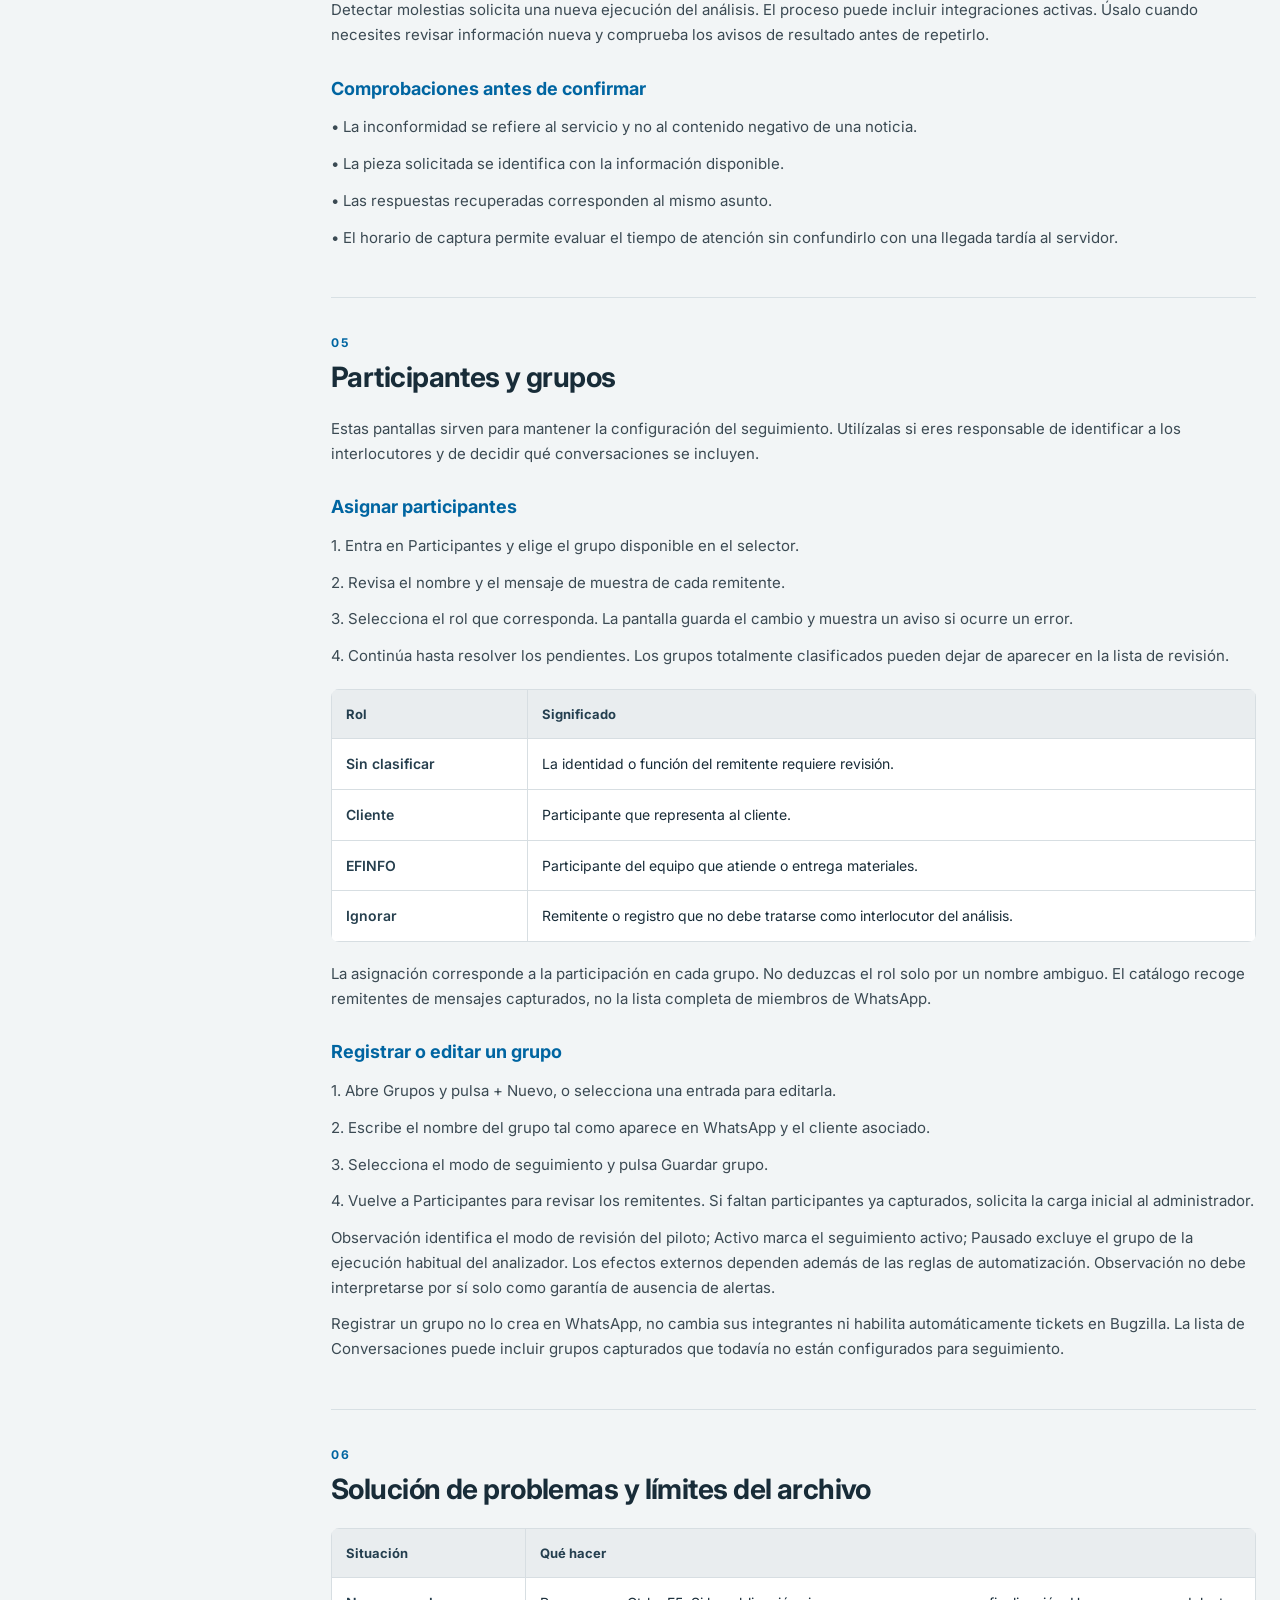
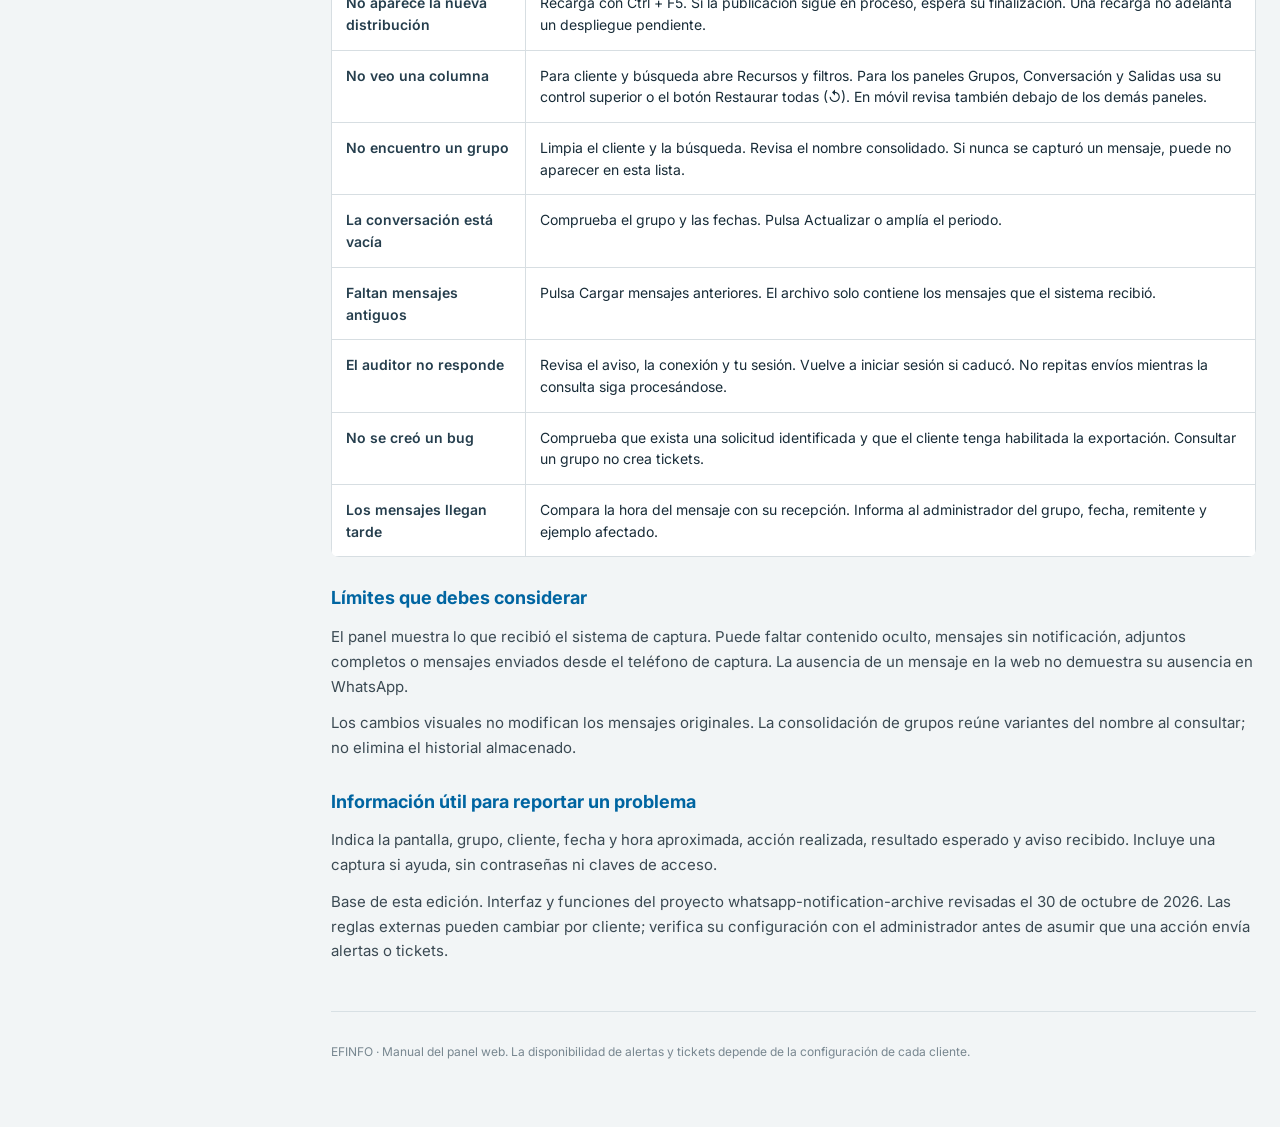
==== commit e374762d: "Publish request times alongside client and title" ====
--- a/manual.html
+++ b/manual.html
@@ -2,4 +2,4 @@
 <html lang="es"><head><meta charset="utf-8"><meta name="viewport" content="width=device-width,initial-scale=1"><meta name="description" content="Manual de usuario del panel web EFINFO de conversaciones y auditoría de atención."><title>Manual de usuario web · EFINFO</title>
 <style>@import url('https://fonts.googleapis.com/css2?family=Inter:wght@400;500;600;700;800&display=swap');
 :root{font-family:Inter,Segoe UI,Arial,sans-serif;color:#182c38;background:#f2f5f6;line-height:1.65;scroll-behavior:smooth;scroll-padding-top:90px}*{box-sizing:border-box}body{margin:0}a{color:#0065a1;text-underline-offset:4px}button{font:inherit;cursor:pointer}a:focus-visible,button:focus-visible,summary:focus-visible,[tabindex]:focus-visible{outline:3px solid #0065a1;outline-offset:4px}.skip{position:absolute;left:-9999px}.skip:focus{left:20px;top:12px;background:#fff;z-index:10;padding:10px}.topbar{position:sticky;top:0;z-index:3;background:#ffffffed;backdrop-filter:blur(12px);border-bottom:1px solid #dde3e7;padding:15px max(24px,calc((100vw - 1320px)/2));display:flex;align-items:center;justify-content:space-between;gap:20px}.brand{font-weight:800;letter-spacing:.03em}.topbar a{font-size:13px;text-decoration:none}.topbar div:last-child{display:flex;gap:20px;align-items:center}.print{border:1px solid #cdd8de;background:#fff;color:#0065a1;border-radius:8px;padding:7px 14px;font-size:13px}.layout{max-width:1320px;margin:auto;padding:45px 24px 65px;display:grid;grid-template-columns:255px minmax(0,1fr);gap:52px}.sidebar{position:sticky;top:105px;align-self:start}.sidebar h2{font-size:12px;text-transform:uppercase;letter-spacing:.12em;color:#6d7a81;margin:0 0 15px}.sidebar a{display:flex;gap:11px;padding:11px 0;font-size:12px;text-decoration:none;border-bottom:1px solid #dfe5e8;color:#4a606c}.sidebar a span{font-size:14px;color:#243d4c}.hero{padding-bottom:32px;border-bottom:1px solid #d8e0e4}.eyebrow,.section-index{font-size:12px;font-weight:700;letter-spacing:.13em;text-transform:uppercase;color:#0065a1}.hero h1{font-size:clamp(32px,4vw,48px);line-height:1.13;letter-spacing:-.04em;margin:14px 0 20px;color:#0065a1}.hero p{max-width:740px;color:#586871;font-size:16px}.edition{font-size:12px!important;color:#7a848a!important}.hero-links{display:flex;gap:12px;flex-wrap:wrap;margin-top:25px}.hero-links a{padding:9px 15px;border-radius:8px;background:#e1e9ee;text-decoration:none;font-size:13px;font-weight:700}main{min-width:0}section{padding:35px 0;border-bottom:1px solid #d8e0e4}section h2{font-size:28px;line-height:1.2;letter-spacing:-.02em;margin:0 0 22px}section h3{font-size:18px;margin:26px 0 10px;color:#0065a1}section p{font-size:15px;margin:12px 0;color:#3b4a53}.section-index{margin:0 0 8px!important;color:#0065a1!important}table{width:100%;border-collapse:collapse;font-size:14px;line-height:1.55;background:white}th,td{text-align:left;vertical-align:top;padding:14px;border:1px solid #d7dee2}th{background:#e9edef;color:#243f4f;font-size:13px}td:first-child{min-width:135px;font-weight:600;color:#253e4d}.table-scroll{overflow-x:auto;margin:20px 0;border-radius:8px}.mobile-toc{display:none}footer{margin-top:30px;font-size:12px;color:#788790}@media(max-width:900px){.layout{grid-template-columns:1fr;padding:25px 18px;gap:25px}.sidebar{display:none}.mobile-toc{display:block;background:#fff;border:1px solid #dce2e6;border-radius:10px;padding:12px 16px;margin:22px 0}.mobile-toc summary{font-size:14px;font-weight:700;cursor:pointer}.mobile-toc a{display:block;margin:10px 0;font-size:14px}section{padding:28px 0}.topbar{padding:13px 18px}.topbar div:last-child{gap:12px}.hero h1{font-size:34px}section h2{font-size:24px}th,td{padding:11px}}@media print{body{background:#fff}.topbar,.sidebar,.mobile-toc,.hero-links,.skip{display:none}.layout{display:block;padding:0;max-width:none}.hero h1{font-size:28px}section{break-inside:auto;padding:20px 0}section h2,section h3{break-after:avoid}tr{break-inside:avoid}a{color:#000}section p{font-size:11pt}.table-scroll{overflow:visible}footer{font-size:9pt}}
-</style></head><body><a class="skip" href="#contenido">Saltar al contenido</a><header class="topbar"><div class="brand">EFINFO <span style="font-weight:400;color:#717e85"> / Manual web</span></div><div><a href="./#conversaciones">Volver a conversaciones</a><button class="print" onclick="window.print()">Imprimir</button></div></header><div class="layout"><nav class="sidebar" aria-label="Contenido del manual"><h2>Contenido</h2><a href="#acceso">01 <span>Acceso al panel</span></a><a href="#conversaciones">02 <span>Conversaciones y columnas</span></a><a href="#auditor">03 <span>Consultas al auditor y evidencias</span></a><a href="#detecciones">04 <span>Revisión de detecciones</span></a><a href="#administracion">05 <span>Participantes y grupos</span></a><a href="#ayuda">06 <span>Solución de problemas y límites del archivo</span></a></nav><main id="contenido"><header class="hero"><span class="eyebrow">Guía del panel web</span><h1>Manual de usuario</h1><p>Consulta conversaciones, revisa la atención con el auditor y administra los grupos y participantes del seguimiento.</p><p class="edition">Edición del 30 de octubre de 2026 · Solo aplicación web</p><div class="hero-links"><a href="./#conversaciones">Abrir conversaciones</a><a href="./#auditor">Abrir auditor</a></div></header><details class="mobile-toc"><summary>Contenido del manual</summary><a href="#acceso">01 <span>Acceso al panel</span></a><a href="#conversaciones">02 <span>Conversaciones y columnas</span></a><a href="#auditor">03 <span>Consultas al auditor y evidencias</span></a><a href="#detecciones">04 <span>Revisión de detecciones</span></a><a href="#administracion">05 <span>Participantes y grupos</span></a><a href="#ayuda">06 <span>Solución de problemas y límites del archivo</span></a></details><section id="acceso" aria-labelledby="title-acceso"><p class="section-index">01</p><h2 id="title-acceso">Acceso al panel</h2><p><a href="./">Abrir el panel web</a></p><p>1.  Abre la dirección en tu navegador e inicia sesión con el correo y la contraseña asignados.</p><p>2.  Entra en Conversaciones para leer mensajes o en Auditor para consultar la atención.</p><p>3.  Al terminar en un equipo compartido, pulsa Salir.</p><p>La lectura del archivo y las preguntas al auditor no envían mensajes a WhatsApp. Las acciones de revisión y la configuración de automatizaciones pueden tener efectos en servicios externos, según las reglas habilitadas.</p></section><section id="conversaciones" aria-labelledby="title-conversaciones"><p class="section-index">02</p><h2 id="title-conversaciones">Grupos, peticiones y quejas</h2><p>Al entrar se muestran directamente tres columnas: Grupos a la izquierda, Peticiones y Quejas al centro y Salidas a la derecha. Se cargan registros de todos los grupos sin seleccionar uno.</p><p>Selecciona un grupo a la izquierda para filtrar el contenido, o Todos los grupos para volver a la vista general. Pulsa Peticiones o Quejas en el encabezado central para cambiar de lista conservando el grupo.</p><p>Cada fila muestra el cliente seguido del título. Púlsalo para desplegar grupo, remitente, fecha, tiempo desde recepción, resumen y evidencia. En quejas, el tiempo parte del mensaje que expresa la queja. La antigüedad no indica por sí sola que el asunto siga pendiente.</p><p>Ver conversación del grupo abre el archivo capturado dentro de la fila. Puede incluir otros asuntos del grupo. Los mensajes largos pueden expandirse y el historial carga en lotes de 50.</p><p>Salidas muestra bugs y alertas con envío confirmado. La pestaña Quejas restringe las salidas a esas detecciones. El filtro Canal permite elegir Bugzilla o Telegram. Actualizar peticiones, Actualizar quejas y Actualizar salidas consultan los registros nuevos sin generar envíos.</p><p>Los bugs incluyen enlace al ticket y el estado registrado por la integración. La evidencia de origen no es una copia completa del envío. Las listas muestran hasta 100 registros recientes; no equivalen a todos los mensajes analizados.</p><p>La barra superior de periodo, recursos y controles de paneles se retiró de esta vista. Las tres columnas permanecen visibles y en móvil se acomodan verticalmente. Los filtros de periodo y recursos permanecen en la pantalla Auditor.</p></section><section id="auditor" aria-labelledby="title-auditor"><p class="section-index">03</p><h2 id="title-auditor">Consultas al auditor y evidencias</h2><p>Abre Auditor desde el menú superior o utiliza la dirección terminada en #auditor. Esta página permite hacer preguntas y revisar las fuentes de la respuesta. La lectura directa de las conversaciones sigue disponible en Conversaciones.</p><h3>Preparar una consulta</h3><p>1.  Define el periodo en la franja visible y pulsa Buscar. En Recursos y filtros selecciona el cliente y, si corresponde, el grupo. Sin un grupo seleccionado el alcance puede abarcar varias conversaciones.</p><p>2.  Escribe una pregunta concreta y pulsa Consultar. También puedes usar una consulta sugerida.</p><p>3.  Espera a que termine el análisis. Enter envía la pregunta y Shift + Enter permite escribir otra línea.</p><p>4.  Lee el alcance mostrado junto a la pregunta y contrástalo con lo que solicitaste.</p><p>5.  Pulsa Ver mensajes consultados en la respuesta que quieras revisar. Sus fuentes aparecerán en Evidencias.</p><h3>Ejemplos de preguntas</h3><p>“Revisa las solicitudes sin respuesta de este grupo entre las fechas seleccionadas e indica la evidencia de cada caso.”</p><p>“Identifica entregas incompletas y distingue una confirmación de recepción de una solución final.”</p><p>“Genera un reporte con gráficas de las solicitudes del periodo e indica si la información es parcial.”</p><h3>Interpretar una respuesta</h3><p>El auditor utiliza los mensajes recuperados para proponer un análisis. Puede mostrar un reporte visual si la consulta lo solicita y la respuesta lo permite. Comprueba fechas, remitentes y referencias antes de tomar decisiones sobre un caso.</p><p>El panel de Evidencias muestra las fuentes de la respuesta seleccionada. Cambiar los filtros prepara la siguiente consulta; no recalcula una respuesta anterior. Para revisar otro alcance, envía una nueva pregunta.</p><p>Una muestra parcial no demuestra que una solicitud haya quedado sin atención. Si no aparece una respuesta, revisa la conversación y carga más mensajes o amplía el periodo. El archivo puede carecer de mensajes que nunca llegaron al sistema.</p><h3>Navegación entre páginas</h3><p>Puedes cambiar entre Conversaciones y Auditor desde el menú. Durante la sesión de la página se conservan los filtros y resultados de cada vista. Una recarga puede reiniciar la conversación con el auditor; la preferencia de columnas se conserva en el navegador.</p></section><section id="detecciones" aria-labelledby="title-detecciones"><p class="section-index">04</p><h2 id="title-detecciones">Revisión de detecciones</h2><p>Detecciones reúne propuestas del análisis automático, como solicitudes, señales de inconformidad y posibles demoras. Una detección requiere revisar la evidencia antes de decidir su tratamiento.</p><h3>Revisar un caso</h3><p>1.  Abre Detecciones en el menú superior.</p><p>2.  Revisa el título, cliente, tipo de evento, severidad, resumen y cita del mensaje.</p><p>3.  Pulsa el caso para abrir el contexto. Comprueba quién hizo la petición y qué mensajes de respuesta están disponibles.</p><p>4.  Distingue una petición nueva de un seguimiento a otra anterior y evita confirmar interpretaciones que no estén sustentadas.</p><p>5.  Elige el estado de revisión que corresponda y verifica si aparece un aviso de error.</p><div class="table-scroll" tabindex="0"><table><thead><tr><th scope="col">Estado</th><th scope="col">Uso</th></tr></thead><tbody><tr><td>Pendiente</td><td>El caso aún necesita revisión.</td></tr><tr><td>Confirmar y enviar</td><td>Confirma la detección e intenta despachar las alertas confirmadas elegibles mediante el servicio configurado.</td></tr><tr><td>Descartar</td><td>Descarta la detección cuando no corresponde o la evidencia no la sustenta.</td></tr></tbody></table></div><h3>Acciones que requieren atención</h3><p>Confirmar y enviar puede provocar un aviso externo. No lo uses como prueba de lectura. Un caso confirmado no garantiza la creación de un ticket en Bugzilla: esa integración depende del alcance y las reglas habilitadas para el cliente.</p><p>Detectar molestias solicita una nueva ejecución del análisis. El proceso puede incluir integraciones activas. Úsalo cuando necesites revisar información nueva y comprueba los avisos de resultado antes de repetirlo.</p><h3>Comprobaciones antes de confirmar</h3><p>• La inconformidad se refiere al servicio y no al contenido negativo de una noticia.</p><p>• La pieza solicitada se identifica con la información disponible.</p><p>• Las respuestas recuperadas corresponden al mismo asunto.</p><p>• El horario de captura permite evaluar el tiempo de atención sin confundirlo con una llegada tardía al servidor.</p></section><section id="administracion" aria-labelledby="title-administracion"><p class="section-index">05</p><h2 id="title-administracion">Participantes y grupos</h2><p>Estas pantallas sirven para mantener la configuración del seguimiento. Utilízalas si eres responsable de identificar a los interlocutores y de decidir qué conversaciones se incluyen.</p><h3>Asignar participantes</h3><p>1.  Entra en Participantes y elige el grupo disponible en el selector.</p><p>2.  Revisa el nombre y el mensaje de muestra de cada remitente.</p><p>3.  Selecciona el rol que corresponda. La pantalla guarda el cambio y muestra un aviso si ocurre un error.</p><p>4.  Continúa hasta resolver los pendientes. Los grupos totalmente clasificados pueden dejar de aparecer en la lista de revisión.</p><div class="table-scroll" tabindex="0"><table><thead><tr><th scope="col">Rol</th><th scope="col">Significado</th></tr></thead><tbody><tr><td>Sin clasificar</td><td>La identidad o función del remitente requiere revisión.</td></tr><tr><td>Cliente</td><td>Participante que representa al cliente.</td></tr><tr><td>EFINFO</td><td>Participante del equipo que atiende o entrega materiales.</td></tr><tr><td>Ignorar</td><td>Remitente o registro que no debe tratarse como interlocutor del análisis.</td></tr></tbody></table></div><p>La asignación corresponde a la participación en cada grupo. No deduzcas el rol solo por un nombre ambiguo. El catálogo recoge remitentes de mensajes capturados, no la lista completa de miembros de WhatsApp.</p><h3>Registrar o editar un grupo</h3><p>1.  Abre Grupos y pulsa + Nuevo, o selecciona una entrada para editarla.</p><p>2.  Escribe el nombre del grupo tal como aparece en WhatsApp y el cliente asociado.</p><p>3.  Selecciona el modo de seguimiento y pulsa Guardar grupo.</p><p>4.  Vuelve a Participantes para revisar los remitentes. Si faltan participantes ya capturados, solicita la carga inicial al administrador.</p><p>Observación identifica el modo de revisión del piloto; Activo marca el seguimiento activo; Pausado excluye el grupo de la ejecución habitual del analizador. Los efectos externos dependen además de las reglas de automatización. Observación no debe interpretarse por sí solo como garantía de ausencia de alertas.</p><p>Registrar un grupo no lo crea en WhatsApp, no cambia sus integrantes ni habilita automáticamente tickets en Bugzilla. La lista de Conversaciones puede incluir grupos capturados que todavía no están configurados para seguimiento.</p></section><section id="ayuda" aria-labelledby="title-ayuda"><p class="section-index">06</p><h2 id="title-ayuda">Solución de problemas y límites del archivo</h2><div class="table-scroll" tabindex="0"><table><thead><tr><th scope="col">Situación</th><th scope="col">Qué hacer</th></tr></thead><tbody><tr><td>No aparece la nueva distribución</td><td>Recarga con Ctrl + F5. Si la publicación sigue en proceso, espera su finalización. Una recarga no adelanta un despliegue pendiente.</td></tr><tr><td>No veo una columna</td><td>Para cliente y búsqueda abre Recursos y filtros. Para los paneles Grupos, Conversación y Salidas usa su control superior o el botón Restaurar todas (↺). En móvil revisa también debajo de los demás paneles.</td></tr><tr><td>No encuentro un grupo</td><td>Limpia el cliente y la búsqueda. Revisa el nombre consolidado. Si nunca se capturó un mensaje, puede no aparecer en esta lista.</td></tr><tr><td>La conversación está vacía</td><td>Comprueba el grupo y las fechas. Pulsa Actualizar o amplía el periodo.</td></tr><tr><td>Faltan mensajes antiguos</td><td>Pulsa Cargar mensajes anteriores. El archivo solo contiene los mensajes que el sistema recibió.</td></tr><tr><td>El auditor no responde</td><td>Revisa el aviso, la conexión y tu sesión. Vuelve a iniciar sesión si caducó. No repitas envíos mientras la consulta siga procesándose.</td></tr><tr><td>No se creó un bug</td><td>Comprueba que exista una solicitud identificada y que el cliente tenga habilitada la exportación. Consultar un grupo no crea tickets.</td></tr><tr><td>Los mensajes llegan tarde</td><td>Compara la hora del mensaje con su recepción. Informa al administrador del grupo, fecha, remitente y ejemplo afectado.</td></tr></tbody></table></div><h3>Límites que debes considerar</h3><p>El panel muestra lo que recibió el sistema de captura. Puede faltar contenido oculto, mensajes sin notificación, adjuntos completos o mensajes enviados desde el teléfono de captura. La ausencia de un mensaje en la web no demuestra su ausencia en WhatsApp.</p><p>Los cambios visuales no modifican los mensajes originales. La consolidación de grupos reúne variantes del nombre al consultar; no elimina el historial almacenado.</p><h3>Información útil para reportar un problema</h3><p>Indica la pantalla, grupo, cliente, fecha y hora aproximada, acción realizada, resultado esperado y aviso recibido. Incluye una captura si ayuda, sin contraseñas ni claves de acceso.</p><p>Base de esta edición. Interfaz y funciones del proyecto whatsapp-notification-archive revisadas el 30 de octubre de 2026. Las reglas externas pueden cambiar por cliente; verifica su configuración con el administrador antes de asumir que una acción envía alertas o tickets.</p></section><footer>EFINFO · Manual del panel web. La disponibilidad de alertas y tickets depende de la configuración de cada cliente.</footer></main></div></body></html>+</style></head><body><a class="skip" href="#contenido">Saltar al contenido</a><header class="topbar"><div class="brand">EFINFO <span style="font-weight:400;color:#717e85"> / Manual web</span></div><div><a href="./#conversaciones">Volver a conversaciones</a><button class="print" onclick="window.print()">Imprimir</button></div></header><div class="layout"><nav class="sidebar" aria-label="Contenido del manual"><h2>Contenido</h2><a href="#acceso">01 <span>Acceso al panel</span></a><a href="#conversaciones">02 <span>Conversaciones y columnas</span></a><a href="#auditor">03 <span>Consultas al auditor y evidencias</span></a><a href="#detecciones">04 <span>Revisión de detecciones</span></a><a href="#administracion">05 <span>Participantes y grupos</span></a><a href="#ayuda">06 <span>Solución de problemas y límites del archivo</span></a></nav><main id="contenido"><header class="hero"><span class="eyebrow">Guía del panel web</span><h1>Manual de usuario</h1><p>Consulta conversaciones, revisa la atención con el auditor y administra los grupos y participantes del seguimiento.</p><p class="edition">Edición del 30 de octubre de 2026 · Solo aplicación web</p><div class="hero-links"><a href="./#conversaciones">Abrir conversaciones</a><a href="./#auditor">Abrir auditor</a></div></header><details class="mobile-toc"><summary>Contenido del manual</summary><a href="#acceso">01 <span>Acceso al panel</span></a><a href="#conversaciones">02 <span>Conversaciones y columnas</span></a><a href="#auditor">03 <span>Consultas al auditor y evidencias</span></a><a href="#detecciones">04 <span>Revisión de detecciones</span></a><a href="#administracion">05 <span>Participantes y grupos</span></a><a href="#ayuda">06 <span>Solución de problemas y límites del archivo</span></a></details><section id="acceso" aria-labelledby="title-acceso"><p class="section-index">01</p><h2 id="title-acceso">Acceso al panel</h2><p><a href="./">Abrir el panel web</a></p><p>1.  Abre la dirección en tu navegador e inicia sesión con el correo y la contraseña asignados.</p><p>2.  Entra en Conversaciones para leer mensajes o en Auditor para consultar la atención.</p><p>3.  Al terminar en un equipo compartido, pulsa Salir.</p><p>La lectura del archivo y las preguntas al auditor no envían mensajes a WhatsApp. Las acciones de revisión y la configuración de automatizaciones pueden tener efectos en servicios externos, según las reglas habilitadas.</p></section><section id="conversaciones" aria-labelledby="title-conversaciones"><p class="section-index">02</p><h2 id="title-conversaciones">Grupos, peticiones y quejas</h2><p>Al entrar se muestran directamente tres columnas: Grupos a la izquierda, Peticiones y Quejas al centro y Salidas a la derecha. Se cargan registros de todos los grupos sin seleccionar uno.</p><p>Selecciona un grupo a la izquierda para filtrar el contenido, o Todos los grupos para volver a la vista general. Pulsa Peticiones o Quejas en el encabezado central para cambiar de lista conservando el grupo.</p><p>Cada fila muestra el cliente, el título y la hora de la solicitud en CDMX. Al pasar sobre la hora aparece la fecha completa. Púlsalo para desplegar grupo, remitente, fecha, tiempo desde recepción, resumen y evidencia. En quejas, el tiempo parte del mensaje que expresa la queja. La antigüedad no indica por sí sola que el asunto siga pendiente.</p><p>Ver conversación del grupo abre el archivo capturado dentro de la fila. Puede incluir otros asuntos del grupo. Los mensajes largos pueden expandirse y el historial carga en lotes de 50.</p><p>Salidas muestra bugs y alertas con envío confirmado. La pestaña Quejas restringe las salidas a esas detecciones. El filtro Canal permite elegir Bugzilla o Telegram. Actualizar peticiones, Actualizar quejas y Actualizar salidas consultan los registros nuevos sin generar envíos.</p><p>Los bugs incluyen enlace al ticket y el estado registrado por la integración. La evidencia de origen no es una copia completa del envío. Las listas muestran hasta 100 registros recientes; no equivalen a todos los mensajes analizados.</p><p>La barra superior de periodo, recursos y controles de paneles se retiró de esta vista. Las tres columnas permanecen visibles y en móvil se acomodan verticalmente. Los filtros de periodo y recursos permanecen en la pantalla Auditor.</p></section><section id="auditor" aria-labelledby="title-auditor"><p class="section-index">03</p><h2 id="title-auditor">Consultas al auditor y evidencias</h2><p>Abre Auditor desde el menú superior o utiliza la dirección terminada en #auditor. Esta página permite hacer preguntas y revisar las fuentes de la respuesta. La lectura directa de las conversaciones sigue disponible en Conversaciones.</p><h3>Preparar una consulta</h3><p>1.  Define el periodo en la franja visible y pulsa Buscar. En Recursos y filtros selecciona el cliente y, si corresponde, el grupo. Sin un grupo seleccionado el alcance puede abarcar varias conversaciones.</p><p>2.  Escribe una pregunta concreta y pulsa Consultar. También puedes usar una consulta sugerida.</p><p>3.  Espera a que termine el análisis. Enter envía la pregunta y Shift + Enter permite escribir otra línea.</p><p>4.  Lee el alcance mostrado junto a la pregunta y contrástalo con lo que solicitaste.</p><p>5.  Pulsa Ver mensajes consultados en la respuesta que quieras revisar. Sus fuentes aparecerán en Evidencias.</p><h3>Ejemplos de preguntas</h3><p>“Revisa las solicitudes sin respuesta de este grupo entre las fechas seleccionadas e indica la evidencia de cada caso.”</p><p>“Identifica entregas incompletas y distingue una confirmación de recepción de una solución final.”</p><p>“Genera un reporte con gráficas de las solicitudes del periodo e indica si la información es parcial.”</p><h3>Interpretar una respuesta</h3><p>El auditor utiliza los mensajes recuperados para proponer un análisis. Puede mostrar un reporte visual si la consulta lo solicita y la respuesta lo permite. Comprueba fechas, remitentes y referencias antes de tomar decisiones sobre un caso.</p><p>El panel de Evidencias muestra las fuentes de la respuesta seleccionada. Cambiar los filtros prepara la siguiente consulta; no recalcula una respuesta anterior. Para revisar otro alcance, envía una nueva pregunta.</p><p>Una muestra parcial no demuestra que una solicitud haya quedado sin atención. Si no aparece una respuesta, revisa la conversación y carga más mensajes o amplía el periodo. El archivo puede carecer de mensajes que nunca llegaron al sistema.</p><h3>Navegación entre páginas</h3><p>Puedes cambiar entre Conversaciones y Auditor desde el menú. Durante la sesión de la página se conservan los filtros y resultados de cada vista. Una recarga puede reiniciar la conversación con el auditor; la preferencia de columnas se conserva en el navegador.</p></section><section id="detecciones" aria-labelledby="title-detecciones"><p class="section-index">04</p><h2 id="title-detecciones">Revisión de detecciones</h2><p>Detecciones reúne propuestas del análisis automático, como solicitudes, señales de inconformidad y posibles demoras. Una detección requiere revisar la evidencia antes de decidir su tratamiento.</p><h3>Revisar un caso</h3><p>1.  Abre Detecciones en el menú superior.</p><p>2.  Revisa el título, cliente, tipo de evento, severidad, resumen y cita del mensaje.</p><p>3.  Pulsa el caso para abrir el contexto. Comprueba quién hizo la petición y qué mensajes de respuesta están disponibles.</p><p>4.  Distingue una petición nueva de un seguimiento a otra anterior y evita confirmar interpretaciones que no estén sustentadas.</p><p>5.  Elige el estado de revisión que corresponda y verifica si aparece un aviso de error.</p><div class="table-scroll" tabindex="0"><table><thead><tr><th scope="col">Estado</th><th scope="col">Uso</th></tr></thead><tbody><tr><td>Pendiente</td><td>El caso aún necesita revisión.</td></tr><tr><td>Confirmar y enviar</td><td>Confirma la detección e intenta despachar las alertas confirmadas elegibles mediante el servicio configurado.</td></tr><tr><td>Descartar</td><td>Descarta la detección cuando no corresponde o la evidencia no la sustenta.</td></tr></tbody></table></div><h3>Acciones que requieren atención</h3><p>Confirmar y enviar puede provocar un aviso externo. No lo uses como prueba de lectura. Un caso confirmado no garantiza la creación de un ticket en Bugzilla: esa integración depende del alcance y las reglas habilitadas para el cliente.</p><p>Detectar molestias solicita una nueva ejecución del análisis. El proceso puede incluir integraciones activas. Úsalo cuando necesites revisar información nueva y comprueba los avisos de resultado antes de repetirlo.</p><h3>Comprobaciones antes de confirmar</h3><p>• La inconformidad se refiere al servicio y no al contenido negativo de una noticia.</p><p>• La pieza solicitada se identifica con la información disponible.</p><p>• Las respuestas recuperadas corresponden al mismo asunto.</p><p>• El horario de captura permite evaluar el tiempo de atención sin confundirlo con una llegada tardía al servidor.</p></section><section id="administracion" aria-labelledby="title-administracion"><p class="section-index">05</p><h2 id="title-administracion">Participantes y grupos</h2><p>Estas pantallas sirven para mantener la configuración del seguimiento. Utilízalas si eres responsable de identificar a los interlocutores y de decidir qué conversaciones se incluyen.</p><h3>Asignar participantes</h3><p>1.  Entra en Participantes y elige el grupo disponible en el selector.</p><p>2.  Revisa el nombre y el mensaje de muestra de cada remitente.</p><p>3.  Selecciona el rol que corresponda. La pantalla guarda el cambio y muestra un aviso si ocurre un error.</p><p>4.  Continúa hasta resolver los pendientes. Los grupos totalmente clasificados pueden dejar de aparecer en la lista de revisión.</p><div class="table-scroll" tabindex="0"><table><thead><tr><th scope="col">Rol</th><th scope="col">Significado</th></tr></thead><tbody><tr><td>Sin clasificar</td><td>La identidad o función del remitente requiere revisión.</td></tr><tr><td>Cliente</td><td>Participante que representa al cliente.</td></tr><tr><td>EFINFO</td><td>Participante del equipo que atiende o entrega materiales.</td></tr><tr><td>Ignorar</td><td>Remitente o registro que no debe tratarse como interlocutor del análisis.</td></tr></tbody></table></div><p>La asignación corresponde a la participación en cada grupo. No deduzcas el rol solo por un nombre ambiguo. El catálogo recoge remitentes de mensajes capturados, no la lista completa de miembros de WhatsApp.</p><h3>Registrar o editar un grupo</h3><p>1.  Abre Grupos y pulsa + Nuevo, o selecciona una entrada para editarla.</p><p>2.  Escribe el nombre del grupo tal como aparece en WhatsApp y el cliente asociado.</p><p>3.  Selecciona el modo de seguimiento y pulsa Guardar grupo.</p><p>4.  Vuelve a Participantes para revisar los remitentes. Si faltan participantes ya capturados, solicita la carga inicial al administrador.</p><p>Observación identifica el modo de revisión del piloto; Activo marca el seguimiento activo; Pausado excluye el grupo de la ejecución habitual del analizador. Los efectos externos dependen además de las reglas de automatización. Observación no debe interpretarse por sí solo como garantía de ausencia de alertas.</p><p>Registrar un grupo no lo crea en WhatsApp, no cambia sus integrantes ni habilita automáticamente tickets en Bugzilla. La lista de Conversaciones puede incluir grupos capturados que todavía no están configurados para seguimiento.</p></section><section id="ayuda" aria-labelledby="title-ayuda"><p class="section-index">06</p><h2 id="title-ayuda">Solución de problemas y límites del archivo</h2><div class="table-scroll" tabindex="0"><table><thead><tr><th scope="col">Situación</th><th scope="col">Qué hacer</th></tr></thead><tbody><tr><td>No aparece la nueva distribución</td><td>Recarga con Ctrl + F5. Si la publicación sigue en proceso, espera su finalización. Una recarga no adelanta un despliegue pendiente.</td></tr><tr><td>No veo una columna</td><td>Para cliente y búsqueda abre Recursos y filtros. Para los paneles Grupos, Conversación y Salidas usa su control superior o el botón Restaurar todas (↺). En móvil revisa también debajo de los demás paneles.</td></tr><tr><td>No encuentro un grupo</td><td>Limpia el cliente y la búsqueda. Revisa el nombre consolidado. Si nunca se capturó un mensaje, puede no aparecer en esta lista.</td></tr><tr><td>La conversación está vacía</td><td>Comprueba el grupo y las fechas. Pulsa Actualizar o amplía el periodo.</td></tr><tr><td>Faltan mensajes antiguos</td><td>Pulsa Cargar mensajes anteriores. El archivo solo contiene los mensajes que el sistema recibió.</td></tr><tr><td>El auditor no responde</td><td>Revisa el aviso, la conexión y tu sesión. Vuelve a iniciar sesión si caducó. No repitas envíos mientras la consulta siga procesándose.</td></tr><tr><td>No se creó un bug</td><td>Comprueba que exista una solicitud identificada y que el cliente tenga habilitada la exportación. Consultar un grupo no crea tickets.</td></tr><tr><td>Los mensajes llegan tarde</td><td>Compara la hora del mensaje con su recepción. Informa al administrador del grupo, fecha, remitente y ejemplo afectado.</td></tr></tbody></table></div><h3>Límites que debes considerar</h3><p>El panel muestra lo que recibió el sistema de captura. Puede faltar contenido oculto, mensajes sin notificación, adjuntos completos o mensajes enviados desde el teléfono de captura. La ausencia de un mensaje en la web no demuestra su ausencia en WhatsApp.</p><p>Los cambios visuales no modifican los mensajes originales. La consolidación de grupos reúne variantes del nombre al consultar; no elimina el historial almacenado.</p><h3>Información útil para reportar un problema</h3><p>Indica la pantalla, grupo, cliente, fecha y hora aproximada, acción realizada, resultado esperado y aviso recibido. Incluye una captura si ayuda, sin contraseñas ni claves de acceso.</p><p>Base de esta edición. Interfaz y funciones del proyecto whatsapp-notification-archive revisadas el 30 de octubre de 2026. Las reglas externas pueden cambiar por cliente; verifica su configuración con el administrador antes de asumir que una acción envía alertas o tickets.</p></section><footer>EFINFO · Manual del panel web. La disponibilidad de alertas y tickets depende de la configuración de cada cliente.</footer></main></div></body></html>
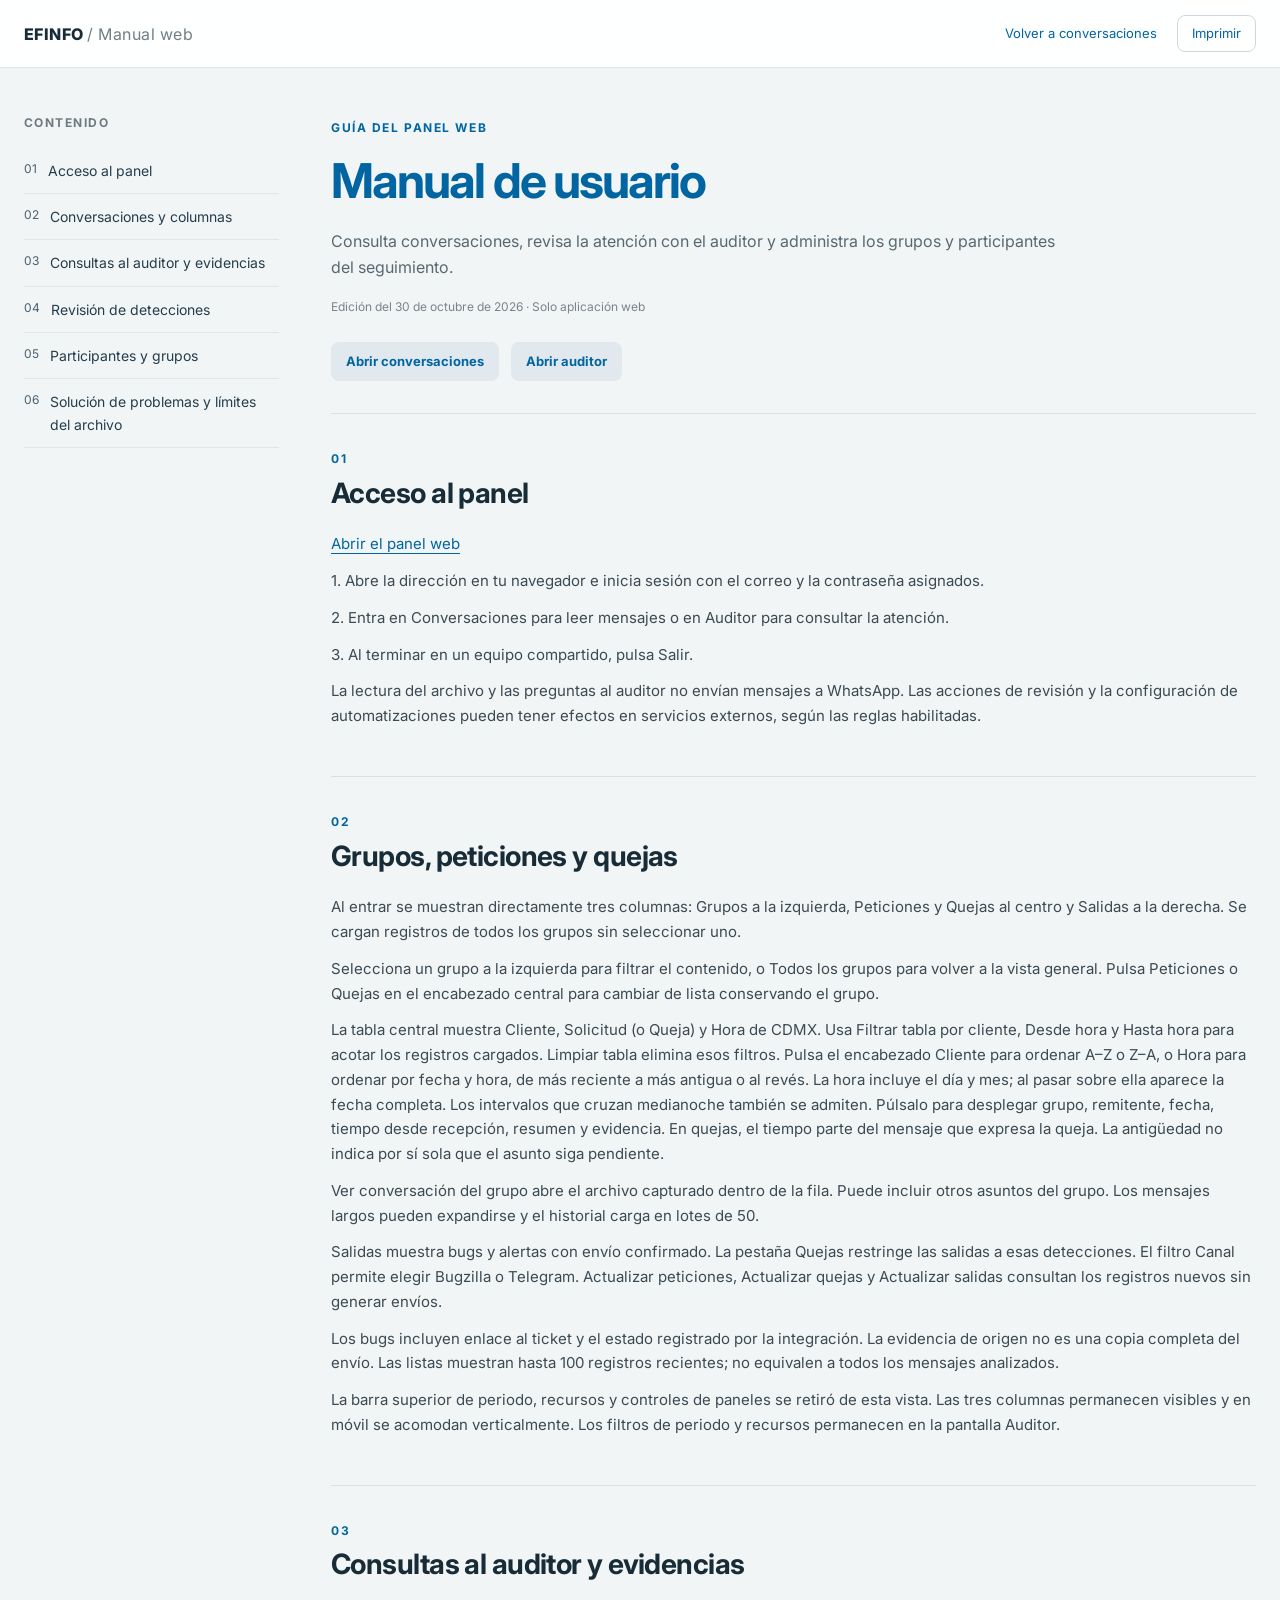
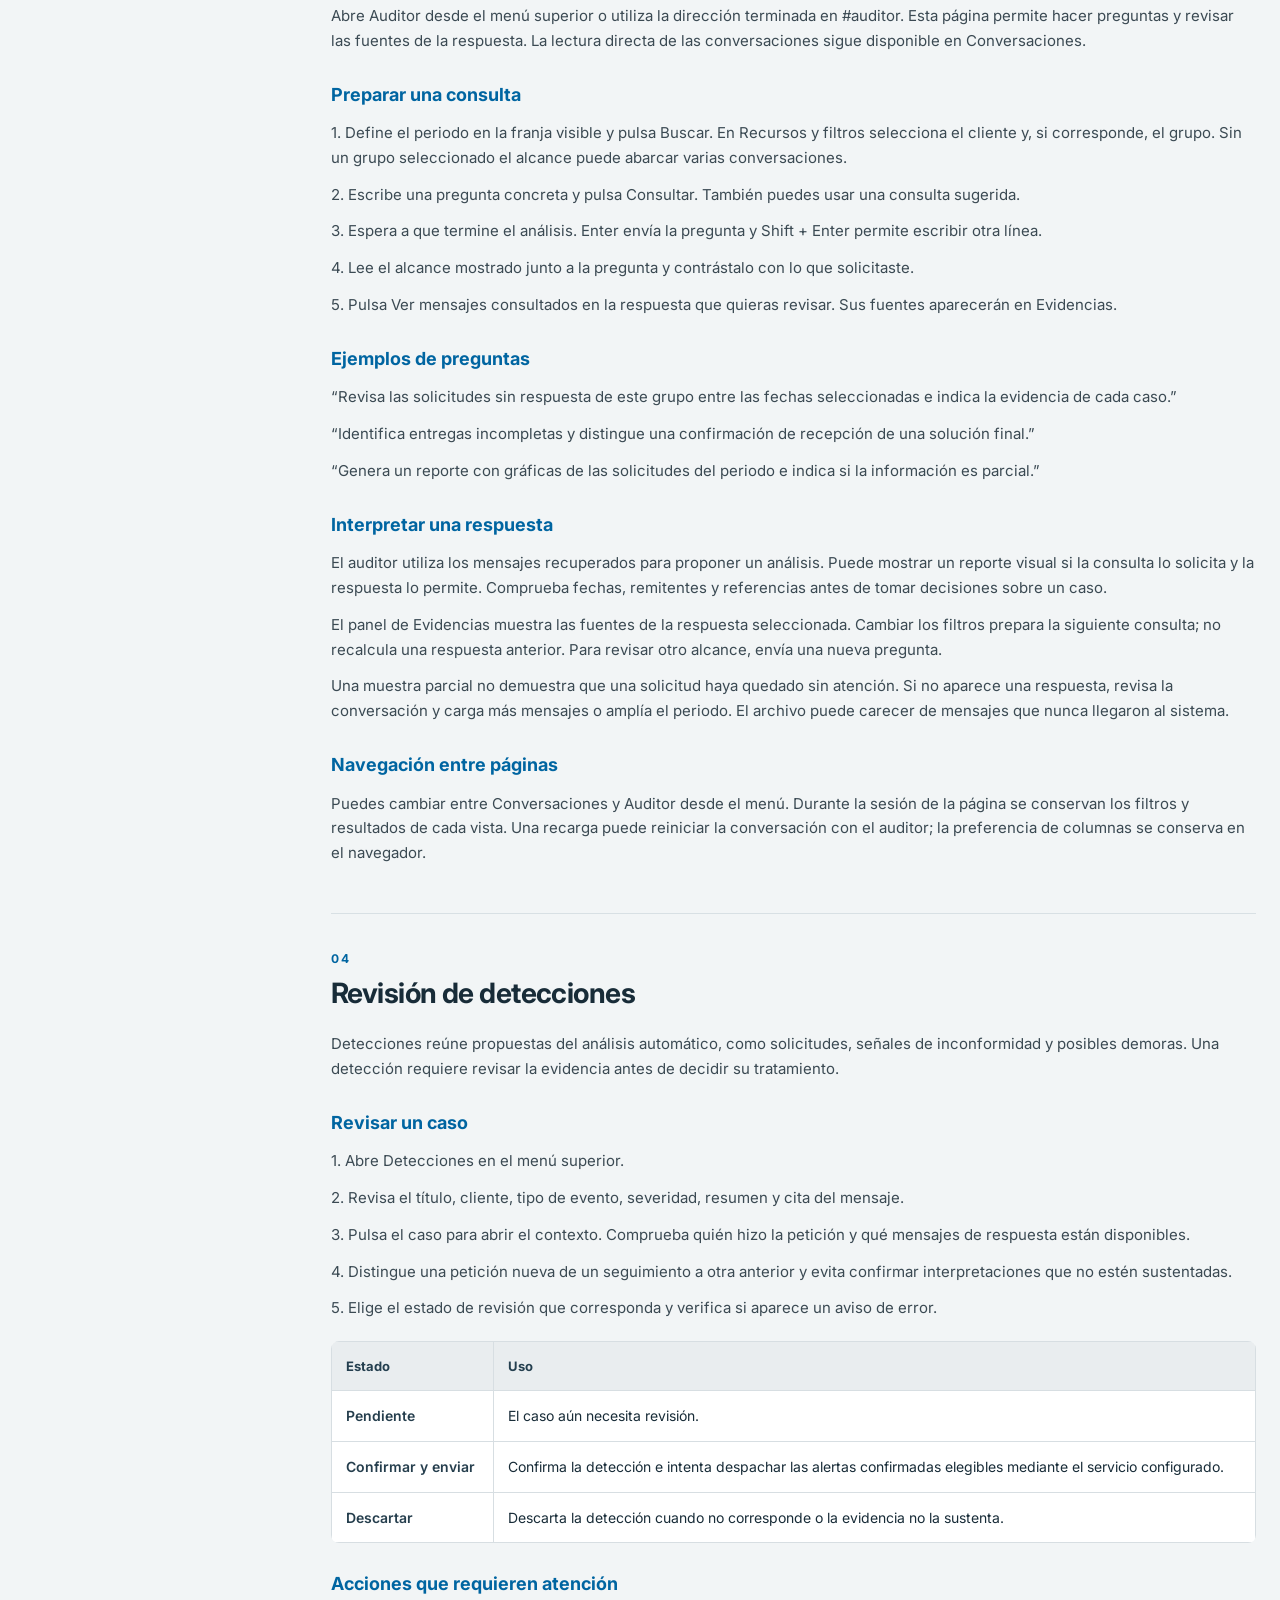
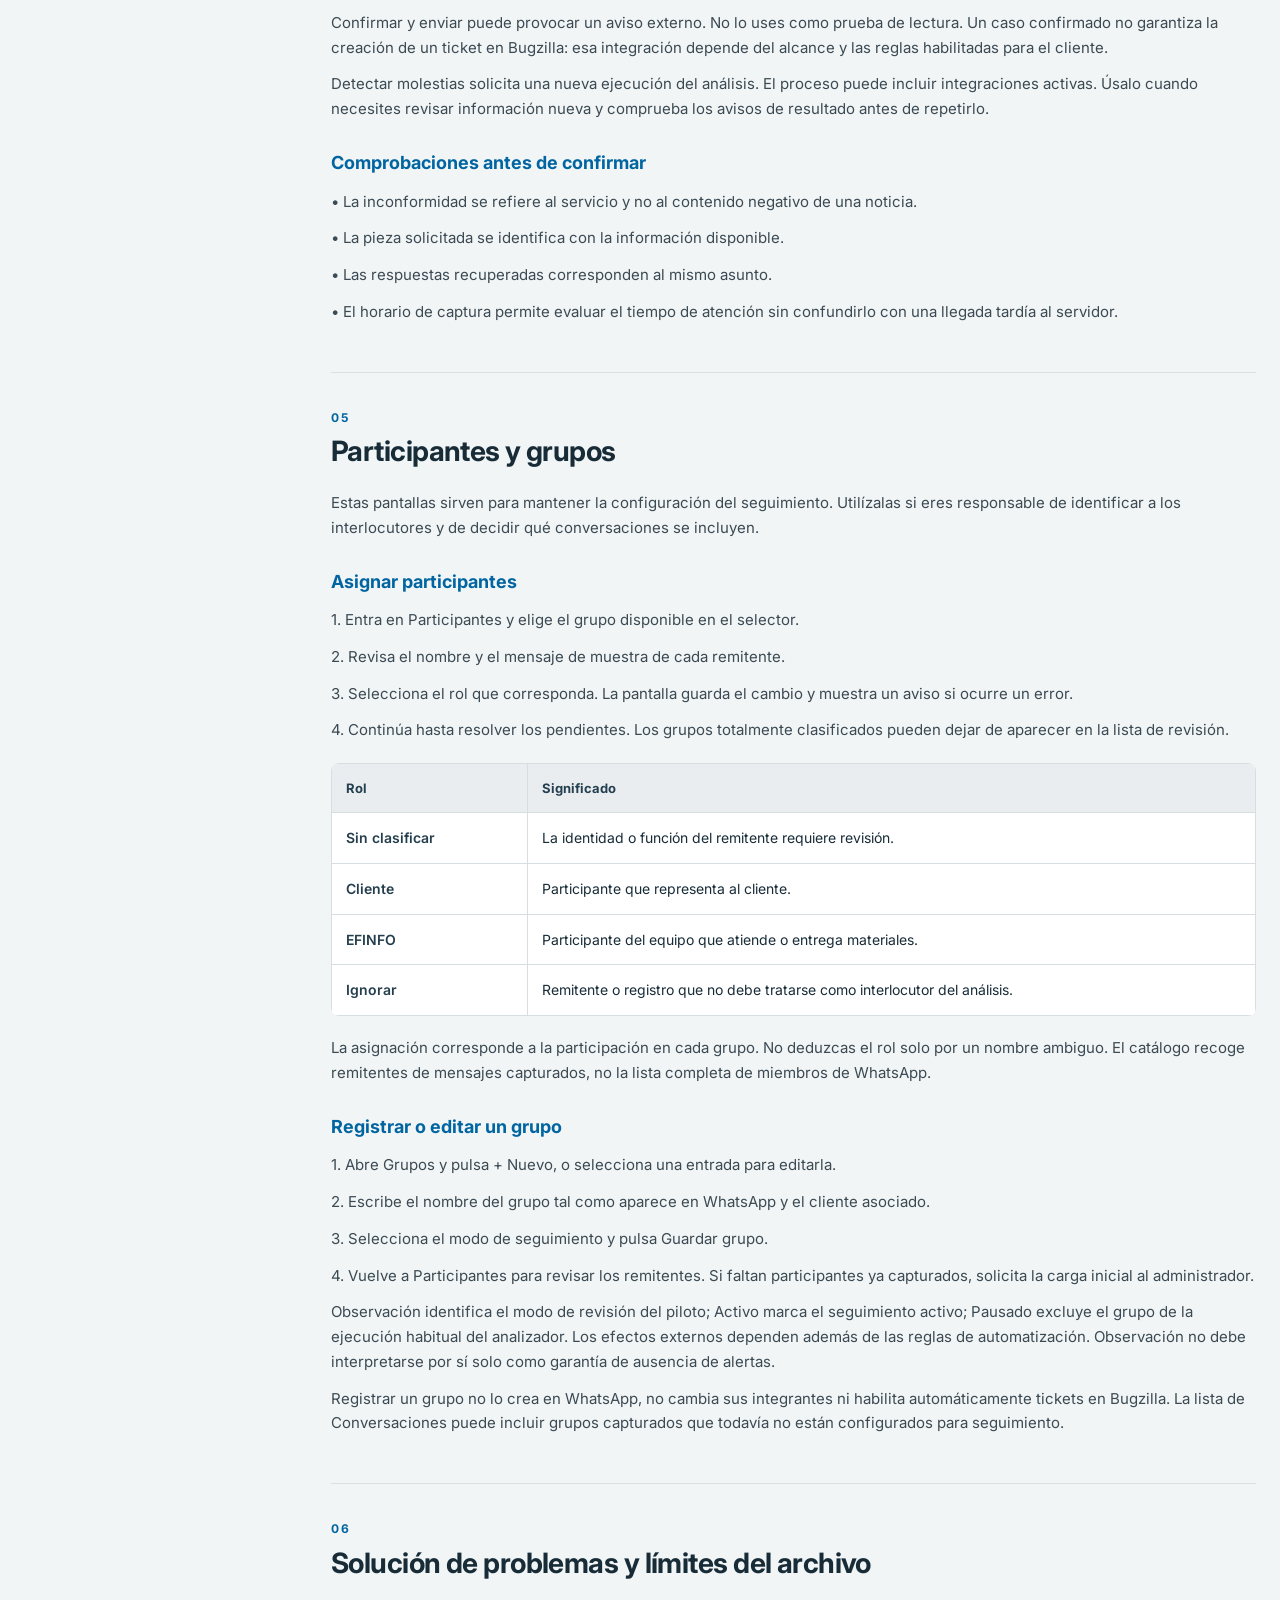
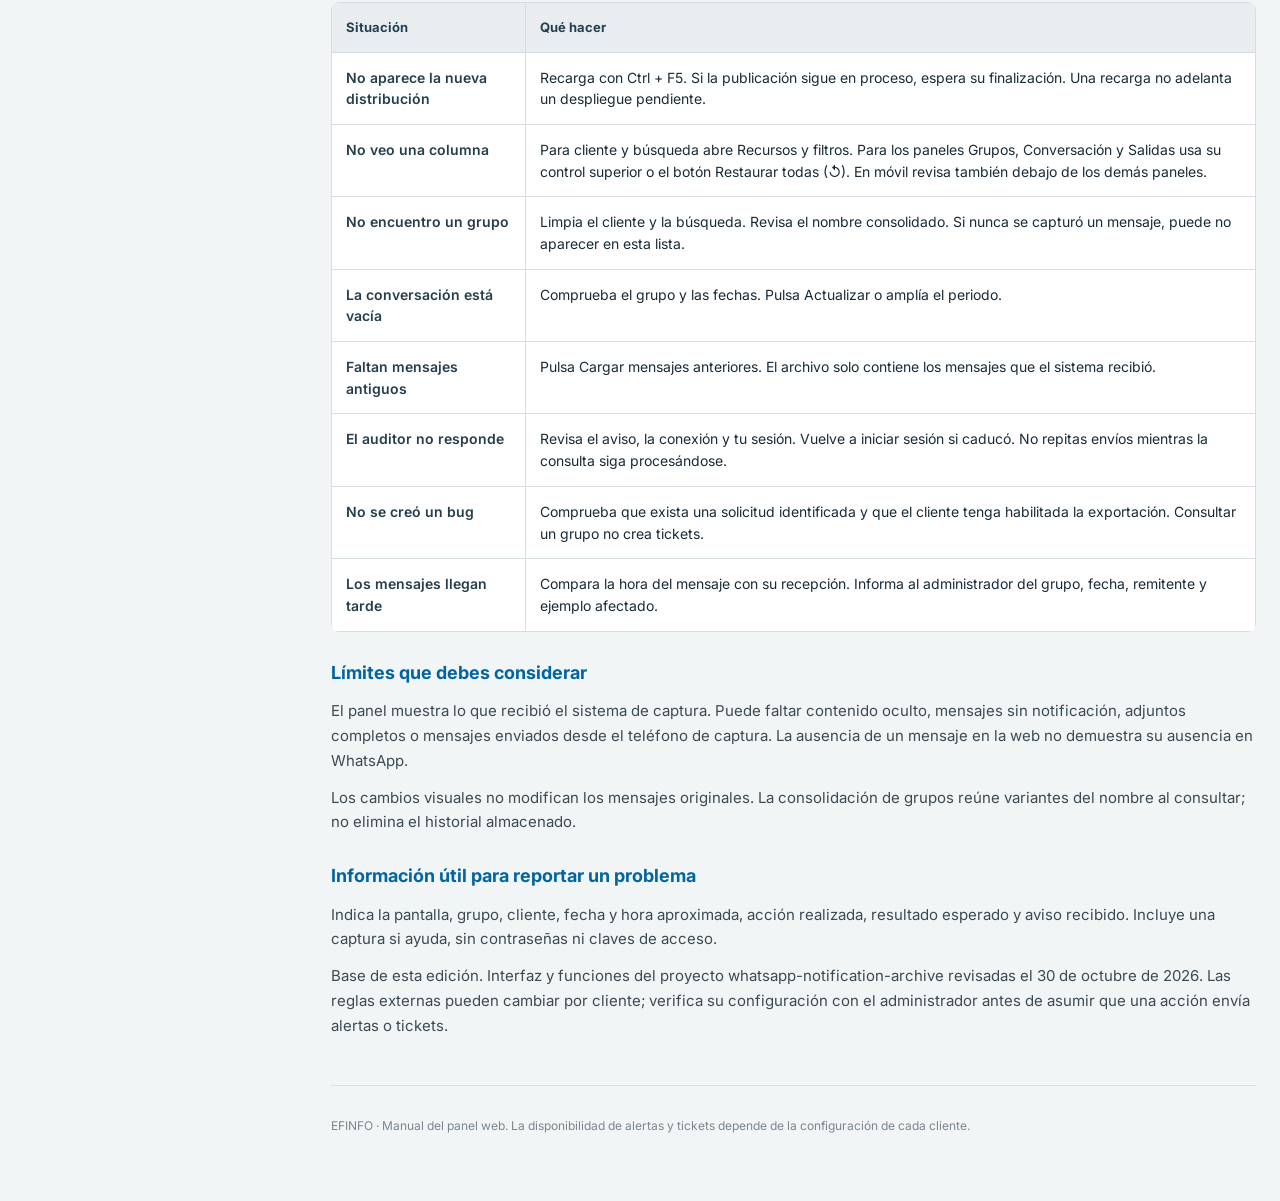
==== commit 11c3385b: "Publish sortable requests table with client and time filtering" ====
--- a/manual.html
+++ b/manual.html
@@ -2,4 +2,4 @@
 <html lang="es"><head><meta charset="utf-8"><meta name="viewport" content="width=device-width,initial-scale=1"><meta name="description" content="Manual de usuario del panel web EFINFO de conversaciones y auditoría de atención."><title>Manual de usuario web · EFINFO</title>
 <style>@import url('https://fonts.googleapis.com/css2?family=Inter:wght@400;500;600;700;800&display=swap');
 :root{font-family:Inter,Segoe UI,Arial,sans-serif;color:#182c38;background:#f2f5f6;line-height:1.65;scroll-behavior:smooth;scroll-padding-top:90px}*{box-sizing:border-box}body{margin:0}a{color:#0065a1;text-underline-offset:4px}button{font:inherit;cursor:pointer}a:focus-visible,button:focus-visible,summary:focus-visible,[tabindex]:focus-visible{outline:3px solid #0065a1;outline-offset:4px}.skip{position:absolute;left:-9999px}.skip:focus{left:20px;top:12px;background:#fff;z-index:10;padding:10px}.topbar{position:sticky;top:0;z-index:3;background:#ffffffed;backdrop-filter:blur(12px);border-bottom:1px solid #dde3e7;padding:15px max(24px,calc((100vw - 1320px)/2));display:flex;align-items:center;justify-content:space-between;gap:20px}.brand{font-weight:800;letter-spacing:.03em}.topbar a{font-size:13px;text-decoration:none}.topbar div:last-child{display:flex;gap:20px;align-items:center}.print{border:1px solid #cdd8de;background:#fff;color:#0065a1;border-radius:8px;padding:7px 14px;font-size:13px}.layout{max-width:1320px;margin:auto;padding:45px 24px 65px;display:grid;grid-template-columns:255px minmax(0,1fr);gap:52px}.sidebar{position:sticky;top:105px;align-self:start}.sidebar h2{font-size:12px;text-transform:uppercase;letter-spacing:.12em;color:#6d7a81;margin:0 0 15px}.sidebar a{display:flex;gap:11px;padding:11px 0;font-size:12px;text-decoration:none;border-bottom:1px solid #dfe5e8;color:#4a606c}.sidebar a span{font-size:14px;color:#243d4c}.hero{padding-bottom:32px;border-bottom:1px solid #d8e0e4}.eyebrow,.section-index{font-size:12px;font-weight:700;letter-spacing:.13em;text-transform:uppercase;color:#0065a1}.hero h1{font-size:clamp(32px,4vw,48px);line-height:1.13;letter-spacing:-.04em;margin:14px 0 20px;color:#0065a1}.hero p{max-width:740px;color:#586871;font-size:16px}.edition{font-size:12px!important;color:#7a848a!important}.hero-links{display:flex;gap:12px;flex-wrap:wrap;margin-top:25px}.hero-links a{padding:9px 15px;border-radius:8px;background:#e1e9ee;text-decoration:none;font-size:13px;font-weight:700}main{min-width:0}section{padding:35px 0;border-bottom:1px solid #d8e0e4}section h2{font-size:28px;line-height:1.2;letter-spacing:-.02em;margin:0 0 22px}section h3{font-size:18px;margin:26px 0 10px;color:#0065a1}section p{font-size:15px;margin:12px 0;color:#3b4a53}.section-index{margin:0 0 8px!important;color:#0065a1!important}table{width:100%;border-collapse:collapse;font-size:14px;line-height:1.55;background:white}th,td{text-align:left;vertical-align:top;padding:14px;border:1px solid #d7dee2}th{background:#e9edef;color:#243f4f;font-size:13px}td:first-child{min-width:135px;font-weight:600;color:#253e4d}.table-scroll{overflow-x:auto;margin:20px 0;border-radius:8px}.mobile-toc{display:none}footer{margin-top:30px;font-size:12px;color:#788790}@media(max-width:900px){.layout{grid-template-columns:1fr;padding:25px 18px;gap:25px}.sidebar{display:none}.mobile-toc{display:block;background:#fff;border:1px solid #dce2e6;border-radius:10px;padding:12px 16px;margin:22px 0}.mobile-toc summary{font-size:14px;font-weight:700;cursor:pointer}.mobile-toc a{display:block;margin:10px 0;font-size:14px}section{padding:28px 0}.topbar{padding:13px 18px}.topbar div:last-child{gap:12px}.hero h1{font-size:34px}section h2{font-size:24px}th,td{padding:11px}}@media print{body{background:#fff}.topbar,.sidebar,.mobile-toc,.hero-links,.skip{display:none}.layout{display:block;padding:0;max-width:none}.hero h1{font-size:28px}section{break-inside:auto;padding:20px 0}section h2,section h3{break-after:avoid}tr{break-inside:avoid}a{color:#000}section p{font-size:11pt}.table-scroll{overflow:visible}footer{font-size:9pt}}
-</style></head><body><a class="skip" href="#contenido">Saltar al contenido</a><header class="topbar"><div class="brand">EFINFO <span style="font-weight:400;color:#717e85"> / Manual web</span></div><div><a href="./#conversaciones">Volver a conversaciones</a><button class="print" onclick="window.print()">Imprimir</button></div></header><div class="layout"><nav class="sidebar" aria-label="Contenido del manual"><h2>Contenido</h2><a href="#acceso">01 <span>Acceso al panel</span></a><a href="#conversaciones">02 <span>Conversaciones y columnas</span></a><a href="#auditor">03 <span>Consultas al auditor y evidencias</span></a><a href="#detecciones">04 <span>Revisión de detecciones</span></a><a href="#administracion">05 <span>Participantes y grupos</span></a><a href="#ayuda">06 <span>Solución de problemas y límites del archivo</span></a></nav><main id="contenido"><header class="hero"><span class="eyebrow">Guía del panel web</span><h1>Manual de usuario</h1><p>Consulta conversaciones, revisa la atención con el auditor y administra los grupos y participantes del seguimiento.</p><p class="edition">Edición del 30 de octubre de 2026 · Solo aplicación web</p><div class="hero-links"><a href="./#conversaciones">Abrir conversaciones</a><a href="./#auditor">Abrir auditor</a></div></header><details class="mobile-toc"><summary>Contenido del manual</summary><a href="#acceso">01 <span>Acceso al panel</span></a><a href="#conversaciones">02 <span>Conversaciones y columnas</span></a><a href="#auditor">03 <span>Consultas al auditor y evidencias</span></a><a href="#detecciones">04 <span>Revisión de detecciones</span></a><a href="#administracion">05 <span>Participantes y grupos</span></a><a href="#ayuda">06 <span>Solución de problemas y límites del archivo</span></a></details><section id="acceso" aria-labelledby="title-acceso"><p class="section-index">01</p><h2 id="title-acceso">Acceso al panel</h2><p><a href="./">Abrir el panel web</a></p><p>1.  Abre la dirección en tu navegador e inicia sesión con el correo y la contraseña asignados.</p><p>2.  Entra en Conversaciones para leer mensajes o en Auditor para consultar la atención.</p><p>3.  Al terminar en un equipo compartido, pulsa Salir.</p><p>La lectura del archivo y las preguntas al auditor no envían mensajes a WhatsApp. Las acciones de revisión y la configuración de automatizaciones pueden tener efectos en servicios externos, según las reglas habilitadas.</p></section><section id="conversaciones" aria-labelledby="title-conversaciones"><p class="section-index">02</p><h2 id="title-conversaciones">Grupos, peticiones y quejas</h2><p>Al entrar se muestran directamente tres columnas: Grupos a la izquierda, Peticiones y Quejas al centro y Salidas a la derecha. Se cargan registros de todos los grupos sin seleccionar uno.</p><p>Selecciona un grupo a la izquierda para filtrar el contenido, o Todos los grupos para volver a la vista general. Pulsa Peticiones o Quejas en el encabezado central para cambiar de lista conservando el grupo.</p><p>Cada fila muestra el cliente, el título y la hora de la solicitud en CDMX. Al pasar sobre la hora aparece la fecha completa. Púlsalo para desplegar grupo, remitente, fecha, tiempo desde recepción, resumen y evidencia. En quejas, el tiempo parte del mensaje que expresa la queja. La antigüedad no indica por sí sola que el asunto siga pendiente.</p><p>Ver conversación del grupo abre el archivo capturado dentro de la fila. Puede incluir otros asuntos del grupo. Los mensajes largos pueden expandirse y el historial carga en lotes de 50.</p><p>Salidas muestra bugs y alertas con envío confirmado. La pestaña Quejas restringe las salidas a esas detecciones. El filtro Canal permite elegir Bugzilla o Telegram. Actualizar peticiones, Actualizar quejas y Actualizar salidas consultan los registros nuevos sin generar envíos.</p><p>Los bugs incluyen enlace al ticket y el estado registrado por la integración. La evidencia de origen no es una copia completa del envío. Las listas muestran hasta 100 registros recientes; no equivalen a todos los mensajes analizados.</p><p>La barra superior de periodo, recursos y controles de paneles se retiró de esta vista. Las tres columnas permanecen visibles y en móvil se acomodan verticalmente. Los filtros de periodo y recursos permanecen en la pantalla Auditor.</p></section><section id="auditor" aria-labelledby="title-auditor"><p class="section-index">03</p><h2 id="title-auditor">Consultas al auditor y evidencias</h2><p>Abre Auditor desde el menú superior o utiliza la dirección terminada en #auditor. Esta página permite hacer preguntas y revisar las fuentes de la respuesta. La lectura directa de las conversaciones sigue disponible en Conversaciones.</p><h3>Preparar una consulta</h3><p>1.  Define el periodo en la franja visible y pulsa Buscar. En Recursos y filtros selecciona el cliente y, si corresponde, el grupo. Sin un grupo seleccionado el alcance puede abarcar varias conversaciones.</p><p>2.  Escribe una pregunta concreta y pulsa Consultar. También puedes usar una consulta sugerida.</p><p>3.  Espera a que termine el análisis. Enter envía la pregunta y Shift + Enter permite escribir otra línea.</p><p>4.  Lee el alcance mostrado junto a la pregunta y contrástalo con lo que solicitaste.</p><p>5.  Pulsa Ver mensajes consultados en la respuesta que quieras revisar. Sus fuentes aparecerán en Evidencias.</p><h3>Ejemplos de preguntas</h3><p>“Revisa las solicitudes sin respuesta de este grupo entre las fechas seleccionadas e indica la evidencia de cada caso.”</p><p>“Identifica entregas incompletas y distingue una confirmación de recepción de una solución final.”</p><p>“Genera un reporte con gráficas de las solicitudes del periodo e indica si la información es parcial.”</p><h3>Interpretar una respuesta</h3><p>El auditor utiliza los mensajes recuperados para proponer un análisis. Puede mostrar un reporte visual si la consulta lo solicita y la respuesta lo permite. Comprueba fechas, remitentes y referencias antes de tomar decisiones sobre un caso.</p><p>El panel de Evidencias muestra las fuentes de la respuesta seleccionada. Cambiar los filtros prepara la siguiente consulta; no recalcula una respuesta anterior. Para revisar otro alcance, envía una nueva pregunta.</p><p>Una muestra parcial no demuestra que una solicitud haya quedado sin atención. Si no aparece una respuesta, revisa la conversación y carga más mensajes o amplía el periodo. El archivo puede carecer de mensajes que nunca llegaron al sistema.</p><h3>Navegación entre páginas</h3><p>Puedes cambiar entre Conversaciones y Auditor desde el menú. Durante la sesión de la página se conservan los filtros y resultados de cada vista. Una recarga puede reiniciar la conversación con el auditor; la preferencia de columnas se conserva en el navegador.</p></section><section id="detecciones" aria-labelledby="title-detecciones"><p class="section-index">04</p><h2 id="title-detecciones">Revisión de detecciones</h2><p>Detecciones reúne propuestas del análisis automático, como solicitudes, señales de inconformidad y posibles demoras. Una detección requiere revisar la evidencia antes de decidir su tratamiento.</p><h3>Revisar un caso</h3><p>1.  Abre Detecciones en el menú superior.</p><p>2.  Revisa el título, cliente, tipo de evento, severidad, resumen y cita del mensaje.</p><p>3.  Pulsa el caso para abrir el contexto. Comprueba quién hizo la petición y qué mensajes de respuesta están disponibles.</p><p>4.  Distingue una petición nueva de un seguimiento a otra anterior y evita confirmar interpretaciones que no estén sustentadas.</p><p>5.  Elige el estado de revisión que corresponda y verifica si aparece un aviso de error.</p><div class="table-scroll" tabindex="0"><table><thead><tr><th scope="col">Estado</th><th scope="col">Uso</th></tr></thead><tbody><tr><td>Pendiente</td><td>El caso aún necesita revisión.</td></tr><tr><td>Confirmar y enviar</td><td>Confirma la detección e intenta despachar las alertas confirmadas elegibles mediante el servicio configurado.</td></tr><tr><td>Descartar</td><td>Descarta la detección cuando no corresponde o la evidencia no la sustenta.</td></tr></tbody></table></div><h3>Acciones que requieren atención</h3><p>Confirmar y enviar puede provocar un aviso externo. No lo uses como prueba de lectura. Un caso confirmado no garantiza la creación de un ticket en Bugzilla: esa integración depende del alcance y las reglas habilitadas para el cliente.</p><p>Detectar molestias solicita una nueva ejecución del análisis. El proceso puede incluir integraciones activas. Úsalo cuando necesites revisar información nueva y comprueba los avisos de resultado antes de repetirlo.</p><h3>Comprobaciones antes de confirmar</h3><p>• La inconformidad se refiere al servicio y no al contenido negativo de una noticia.</p><p>• La pieza solicitada se identifica con la información disponible.</p><p>• Las respuestas recuperadas corresponden al mismo asunto.</p><p>• El horario de captura permite evaluar el tiempo de atención sin confundirlo con una llegada tardía al servidor.</p></section><section id="administracion" aria-labelledby="title-administracion"><p class="section-index">05</p><h2 id="title-administracion">Participantes y grupos</h2><p>Estas pantallas sirven para mantener la configuración del seguimiento. Utilízalas si eres responsable de identificar a los interlocutores y de decidir qué conversaciones se incluyen.</p><h3>Asignar participantes</h3><p>1.  Entra en Participantes y elige el grupo disponible en el selector.</p><p>2.  Revisa el nombre y el mensaje de muestra de cada remitente.</p><p>3.  Selecciona el rol que corresponda. La pantalla guarda el cambio y muestra un aviso si ocurre un error.</p><p>4.  Continúa hasta resolver los pendientes. Los grupos totalmente clasificados pueden dejar de aparecer en la lista de revisión.</p><div class="table-scroll" tabindex="0"><table><thead><tr><th scope="col">Rol</th><th scope="col">Significado</th></tr></thead><tbody><tr><td>Sin clasificar</td><td>La identidad o función del remitente requiere revisión.</td></tr><tr><td>Cliente</td><td>Participante que representa al cliente.</td></tr><tr><td>EFINFO</td><td>Participante del equipo que atiende o entrega materiales.</td></tr><tr><td>Ignorar</td><td>Remitente o registro que no debe tratarse como interlocutor del análisis.</td></tr></tbody></table></div><p>La asignación corresponde a la participación en cada grupo. No deduzcas el rol solo por un nombre ambiguo. El catálogo recoge remitentes de mensajes capturados, no la lista completa de miembros de WhatsApp.</p><h3>Registrar o editar un grupo</h3><p>1.  Abre Grupos y pulsa + Nuevo, o selecciona una entrada para editarla.</p><p>2.  Escribe el nombre del grupo tal como aparece en WhatsApp y el cliente asociado.</p><p>3.  Selecciona el modo de seguimiento y pulsa Guardar grupo.</p><p>4.  Vuelve a Participantes para revisar los remitentes. Si faltan participantes ya capturados, solicita la carga inicial al administrador.</p><p>Observación identifica el modo de revisión del piloto; Activo marca el seguimiento activo; Pausado excluye el grupo de la ejecución habitual del analizador. Los efectos externos dependen además de las reglas de automatización. Observación no debe interpretarse por sí solo como garantía de ausencia de alertas.</p><p>Registrar un grupo no lo crea en WhatsApp, no cambia sus integrantes ni habilita automáticamente tickets en Bugzilla. La lista de Conversaciones puede incluir grupos capturados que todavía no están configurados para seguimiento.</p></section><section id="ayuda" aria-labelledby="title-ayuda"><p class="section-index">06</p><h2 id="title-ayuda">Solución de problemas y límites del archivo</h2><div class="table-scroll" tabindex="0"><table><thead><tr><th scope="col">Situación</th><th scope="col">Qué hacer</th></tr></thead><tbody><tr><td>No aparece la nueva distribución</td><td>Recarga con Ctrl + F5. Si la publicación sigue en proceso, espera su finalización. Una recarga no adelanta un despliegue pendiente.</td></tr><tr><td>No veo una columna</td><td>Para cliente y búsqueda abre Recursos y filtros. Para los paneles Grupos, Conversación y Salidas usa su control superior o el botón Restaurar todas (↺). En móvil revisa también debajo de los demás paneles.</td></tr><tr><td>No encuentro un grupo</td><td>Limpia el cliente y la búsqueda. Revisa el nombre consolidado. Si nunca se capturó un mensaje, puede no aparecer en esta lista.</td></tr><tr><td>La conversación está vacía</td><td>Comprueba el grupo y las fechas. Pulsa Actualizar o amplía el periodo.</td></tr><tr><td>Faltan mensajes antiguos</td><td>Pulsa Cargar mensajes anteriores. El archivo solo contiene los mensajes que el sistema recibió.</td></tr><tr><td>El auditor no responde</td><td>Revisa el aviso, la conexión y tu sesión. Vuelve a iniciar sesión si caducó. No repitas envíos mientras la consulta siga procesándose.</td></tr><tr><td>No se creó un bug</td><td>Comprueba que exista una solicitud identificada y que el cliente tenga habilitada la exportación. Consultar un grupo no crea tickets.</td></tr><tr><td>Los mensajes llegan tarde</td><td>Compara la hora del mensaje con su recepción. Informa al administrador del grupo, fecha, remitente y ejemplo afectado.</td></tr></tbody></table></div><h3>Límites que debes considerar</h3><p>El panel muestra lo que recibió el sistema de captura. Puede faltar contenido oculto, mensajes sin notificación, adjuntos completos o mensajes enviados desde el teléfono de captura. La ausencia de un mensaje en la web no demuestra su ausencia en WhatsApp.</p><p>Los cambios visuales no modifican los mensajes originales. La consolidación de grupos reúne variantes del nombre al consultar; no elimina el historial almacenado.</p><h3>Información útil para reportar un problema</h3><p>Indica la pantalla, grupo, cliente, fecha y hora aproximada, acción realizada, resultado esperado y aviso recibido. Incluye una captura si ayuda, sin contraseñas ni claves de acceso.</p><p>Base de esta edición. Interfaz y funciones del proyecto whatsapp-notification-archive revisadas el 30 de octubre de 2026. Las reglas externas pueden cambiar por cliente; verifica su configuración con el administrador antes de asumir que una acción envía alertas o tickets.</p></section><footer>EFINFO · Manual del panel web. La disponibilidad de alertas y tickets depende de la configuración de cada cliente.</footer></main></div></body></html>+</style></head><body><a class="skip" href="#contenido">Saltar al contenido</a><header class="topbar"><div class="brand">EFINFO <span style="font-weight:400;color:#717e85"> / Manual web</span></div><div><a href="./#conversaciones">Volver a conversaciones</a><button class="print" onclick="window.print()">Imprimir</button></div></header><div class="layout"><nav class="sidebar" aria-label="Contenido del manual"><h2>Contenido</h2><a href="#acceso">01 <span>Acceso al panel</span></a><a href="#conversaciones">02 <span>Conversaciones y columnas</span></a><a href="#auditor">03 <span>Consultas al auditor y evidencias</span></a><a href="#detecciones">04 <span>Revisión de detecciones</span></a><a href="#administracion">05 <span>Participantes y grupos</span></a><a href="#ayuda">06 <span>Solución de problemas y límites del archivo</span></a></nav><main id="contenido"><header class="hero"><span class="eyebrow">Guía del panel web</span><h1>Manual de usuario</h1><p>Consulta conversaciones, revisa la atención con el auditor y administra los grupos y participantes del seguimiento.</p><p class="edition">Edición del 30 de octubre de 2026 · Solo aplicación web</p><div class="hero-links"><a href="./#conversaciones">Abrir conversaciones</a><a href="./#auditor">Abrir auditor</a></div></header><details class="mobile-toc"><summary>Contenido del manual</summary><a href="#acceso">01 <span>Acceso al panel</span></a><a href="#conversaciones">02 <span>Conversaciones y columnas</span></a><a href="#auditor">03 <span>Consultas al auditor y evidencias</span></a><a href="#detecciones">04 <span>Revisión de detecciones</span></a><a href="#administracion">05 <span>Participantes y grupos</span></a><a href="#ayuda">06 <span>Solución de problemas y límites del archivo</span></a></details><section id="acceso" aria-labelledby="title-acceso"><p class="section-index">01</p><h2 id="title-acceso">Acceso al panel</h2><p><a href="./">Abrir el panel web</a></p><p>1.  Abre la dirección en tu navegador e inicia sesión con el correo y la contraseña asignados.</p><p>2.  Entra en Conversaciones para leer mensajes o en Auditor para consultar la atención.</p><p>3.  Al terminar en un equipo compartido, pulsa Salir.</p><p>La lectura del archivo y las preguntas al auditor no envían mensajes a WhatsApp. Las acciones de revisión y la configuración de automatizaciones pueden tener efectos en servicios externos, según las reglas habilitadas.</p></section><section id="conversaciones" aria-labelledby="title-conversaciones"><p class="section-index">02</p><h2 id="title-conversaciones">Grupos, peticiones y quejas</h2><p>Al entrar se muestran directamente tres columnas: Grupos a la izquierda, Peticiones y Quejas al centro y Salidas a la derecha. Se cargan registros de todos los grupos sin seleccionar uno.</p><p>Selecciona un grupo a la izquierda para filtrar el contenido, o Todos los grupos para volver a la vista general. Pulsa Peticiones o Quejas en el encabezado central para cambiar de lista conservando el grupo.</p><p>La tabla central muestra Cliente, Solicitud (o Queja) y Hora de CDMX. Usa Filtrar tabla por cliente, Desde hora y Hasta hora para acotar los registros cargados. Limpiar tabla elimina esos filtros. Pulsa el encabezado Cliente para ordenar A–Z o Z–A, o Hora para ordenar por fecha y hora, de más reciente a más antigua o al revés. La hora incluye el día y mes; al pasar sobre ella aparece la fecha completa. Los intervalos que cruzan medianoche también se admiten. Púlsalo para desplegar grupo, remitente, fecha, tiempo desde recepción, resumen y evidencia. En quejas, el tiempo parte del mensaje que expresa la queja. La antigüedad no indica por sí sola que el asunto siga pendiente.</p><p>Ver conversación del grupo abre el archivo capturado dentro de la fila. Puede incluir otros asuntos del grupo. Los mensajes largos pueden expandirse y el historial carga en lotes de 50.</p><p>Salidas muestra bugs y alertas con envío confirmado. La pestaña Quejas restringe las salidas a esas detecciones. El filtro Canal permite elegir Bugzilla o Telegram. Actualizar peticiones, Actualizar quejas y Actualizar salidas consultan los registros nuevos sin generar envíos.</p><p>Los bugs incluyen enlace al ticket y el estado registrado por la integración. La evidencia de origen no es una copia completa del envío. Las listas muestran hasta 100 registros recientes; no equivalen a todos los mensajes analizados.</p><p>La barra superior de periodo, recursos y controles de paneles se retiró de esta vista. Las tres columnas permanecen visibles y en móvil se acomodan verticalmente. Los filtros de periodo y recursos permanecen en la pantalla Auditor.</p></section><section id="auditor" aria-labelledby="title-auditor"><p class="section-index">03</p><h2 id="title-auditor">Consultas al auditor y evidencias</h2><p>Abre Auditor desde el menú superior o utiliza la dirección terminada en #auditor. Esta página permite hacer preguntas y revisar las fuentes de la respuesta. La lectura directa de las conversaciones sigue disponible en Conversaciones.</p><h3>Preparar una consulta</h3><p>1.  Define el periodo en la franja visible y pulsa Buscar. En Recursos y filtros selecciona el cliente y, si corresponde, el grupo. Sin un grupo seleccionado el alcance puede abarcar varias conversaciones.</p><p>2.  Escribe una pregunta concreta y pulsa Consultar. También puedes usar una consulta sugerida.</p><p>3.  Espera a que termine el análisis. Enter envía la pregunta y Shift + Enter permite escribir otra línea.</p><p>4.  Lee el alcance mostrado junto a la pregunta y contrástalo con lo que solicitaste.</p><p>5.  Pulsa Ver mensajes consultados en la respuesta que quieras revisar. Sus fuentes aparecerán en Evidencias.</p><h3>Ejemplos de preguntas</h3><p>“Revisa las solicitudes sin respuesta de este grupo entre las fechas seleccionadas e indica la evidencia de cada caso.”</p><p>“Identifica entregas incompletas y distingue una confirmación de recepción de una solución final.”</p><p>“Genera un reporte con gráficas de las solicitudes del periodo e indica si la información es parcial.”</p><h3>Interpretar una respuesta</h3><p>El auditor utiliza los mensajes recuperados para proponer un análisis. Puede mostrar un reporte visual si la consulta lo solicita y la respuesta lo permite. Comprueba fechas, remitentes y referencias antes de tomar decisiones sobre un caso.</p><p>El panel de Evidencias muestra las fuentes de la respuesta seleccionada. Cambiar los filtros prepara la siguiente consulta; no recalcula una respuesta anterior. Para revisar otro alcance, envía una nueva pregunta.</p><p>Una muestra parcial no demuestra que una solicitud haya quedado sin atención. Si no aparece una respuesta, revisa la conversación y carga más mensajes o amplía el periodo. El archivo puede carecer de mensajes que nunca llegaron al sistema.</p><h3>Navegación entre páginas</h3><p>Puedes cambiar entre Conversaciones y Auditor desde el menú. Durante la sesión de la página se conservan los filtros y resultados de cada vista. Una recarga puede reiniciar la conversación con el auditor; la preferencia de columnas se conserva en el navegador.</p></section><section id="detecciones" aria-labelledby="title-detecciones"><p class="section-index">04</p><h2 id="title-detecciones">Revisión de detecciones</h2><p>Detecciones reúne propuestas del análisis automático, como solicitudes, señales de inconformidad y posibles demoras. Una detección requiere revisar la evidencia antes de decidir su tratamiento.</p><h3>Revisar un caso</h3><p>1.  Abre Detecciones en el menú superior.</p><p>2.  Revisa el título, cliente, tipo de evento, severidad, resumen y cita del mensaje.</p><p>3.  Pulsa el caso para abrir el contexto. Comprueba quién hizo la petición y qué mensajes de respuesta están disponibles.</p><p>4.  Distingue una petición nueva de un seguimiento a otra anterior y evita confirmar interpretaciones que no estén sustentadas.</p><p>5.  Elige el estado de revisión que corresponda y verifica si aparece un aviso de error.</p><div class="table-scroll" tabindex="0"><table><thead><tr><th scope="col">Estado</th><th scope="col">Uso</th></tr></thead><tbody><tr><td>Pendiente</td><td>El caso aún necesita revisión.</td></tr><tr><td>Confirmar y enviar</td><td>Confirma la detección e intenta despachar las alertas confirmadas elegibles mediante el servicio configurado.</td></tr><tr><td>Descartar</td><td>Descarta la detección cuando no corresponde o la evidencia no la sustenta.</td></tr></tbody></table></div><h3>Acciones que requieren atención</h3><p>Confirmar y enviar puede provocar un aviso externo. No lo uses como prueba de lectura. Un caso confirmado no garantiza la creación de un ticket en Bugzilla: esa integración depende del alcance y las reglas habilitadas para el cliente.</p><p>Detectar molestias solicita una nueva ejecución del análisis. El proceso puede incluir integraciones activas. Úsalo cuando necesites revisar información nueva y comprueba los avisos de resultado antes de repetirlo.</p><h3>Comprobaciones antes de confirmar</h3><p>• La inconformidad se refiere al servicio y no al contenido negativo de una noticia.</p><p>• La pieza solicitada se identifica con la información disponible.</p><p>• Las respuestas recuperadas corresponden al mismo asunto.</p><p>• El horario de captura permite evaluar el tiempo de atención sin confundirlo con una llegada tardía al servidor.</p></section><section id="administracion" aria-labelledby="title-administracion"><p class="section-index">05</p><h2 id="title-administracion">Participantes y grupos</h2><p>Estas pantallas sirven para mantener la configuración del seguimiento. Utilízalas si eres responsable de identificar a los interlocutores y de decidir qué conversaciones se incluyen.</p><h3>Asignar participantes</h3><p>1.  Entra en Participantes y elige el grupo disponible en el selector.</p><p>2.  Revisa el nombre y el mensaje de muestra de cada remitente.</p><p>3.  Selecciona el rol que corresponda. La pantalla guarda el cambio y muestra un aviso si ocurre un error.</p><p>4.  Continúa hasta resolver los pendientes. Los grupos totalmente clasificados pueden dejar de aparecer en la lista de revisión.</p><div class="table-scroll" tabindex="0"><table><thead><tr><th scope="col">Rol</th><th scope="col">Significado</th></tr></thead><tbody><tr><td>Sin clasificar</td><td>La identidad o función del remitente requiere revisión.</td></tr><tr><td>Cliente</td><td>Participante que representa al cliente.</td></tr><tr><td>EFINFO</td><td>Participante del equipo que atiende o entrega materiales.</td></tr><tr><td>Ignorar</td><td>Remitente o registro que no debe tratarse como interlocutor del análisis.</td></tr></tbody></table></div><p>La asignación corresponde a la participación en cada grupo. No deduzcas el rol solo por un nombre ambiguo. El catálogo recoge remitentes de mensajes capturados, no la lista completa de miembros de WhatsApp.</p><h3>Registrar o editar un grupo</h3><p>1.  Abre Grupos y pulsa + Nuevo, o selecciona una entrada para editarla.</p><p>2.  Escribe el nombre del grupo tal como aparece en WhatsApp y el cliente asociado.</p><p>3.  Selecciona el modo de seguimiento y pulsa Guardar grupo.</p><p>4.  Vuelve a Participantes para revisar los remitentes. Si faltan participantes ya capturados, solicita la carga inicial al administrador.</p><p>Observación identifica el modo de revisión del piloto; Activo marca el seguimiento activo; Pausado excluye el grupo de la ejecución habitual del analizador. Los efectos externos dependen además de las reglas de automatización. Observación no debe interpretarse por sí solo como garantía de ausencia de alertas.</p><p>Registrar un grupo no lo crea en WhatsApp, no cambia sus integrantes ni habilita automáticamente tickets en Bugzilla. La lista de Conversaciones puede incluir grupos capturados que todavía no están configurados para seguimiento.</p></section><section id="ayuda" aria-labelledby="title-ayuda"><p class="section-index">06</p><h2 id="title-ayuda">Solución de problemas y límites del archivo</h2><div class="table-scroll" tabindex="0"><table><thead><tr><th scope="col">Situación</th><th scope="col">Qué hacer</th></tr></thead><tbody><tr><td>No aparece la nueva distribución</td><td>Recarga con Ctrl + F5. Si la publicación sigue en proceso, espera su finalización. Una recarga no adelanta un despliegue pendiente.</td></tr><tr><td>No veo una columna</td><td>Para cliente y búsqueda abre Recursos y filtros. Para los paneles Grupos, Conversación y Salidas usa su control superior o el botón Restaurar todas (↺). En móvil revisa también debajo de los demás paneles.</td></tr><tr><td>No encuentro un grupo</td><td>Limpia el cliente y la búsqueda. Revisa el nombre consolidado. Si nunca se capturó un mensaje, puede no aparecer en esta lista.</td></tr><tr><td>La conversación está vacía</td><td>Comprueba el grupo y las fechas. Pulsa Actualizar o amplía el periodo.</td></tr><tr><td>Faltan mensajes antiguos</td><td>Pulsa Cargar mensajes anteriores. El archivo solo contiene los mensajes que el sistema recibió.</td></tr><tr><td>El auditor no responde</td><td>Revisa el aviso, la conexión y tu sesión. Vuelve a iniciar sesión si caducó. No repitas envíos mientras la consulta siga procesándose.</td></tr><tr><td>No se creó un bug</td><td>Comprueba que exista una solicitud identificada y que el cliente tenga habilitada la exportación. Consultar un grupo no crea tickets.</td></tr><tr><td>Los mensajes llegan tarde</td><td>Compara la hora del mensaje con su recepción. Informa al administrador del grupo, fecha, remitente y ejemplo afectado.</td></tr></tbody></table></div><h3>Límites que debes considerar</h3><p>El panel muestra lo que recibió el sistema de captura. Puede faltar contenido oculto, mensajes sin notificación, adjuntos completos o mensajes enviados desde el teléfono de captura. La ausencia de un mensaje en la web no demuestra su ausencia en WhatsApp.</p><p>Los cambios visuales no modifican los mensajes originales. La consolidación de grupos reúne variantes del nombre al consultar; no elimina el historial almacenado.</p><h3>Información útil para reportar un problema</h3><p>Indica la pantalla, grupo, cliente, fecha y hora aproximada, acción realizada, resultado esperado y aviso recibido. Incluye una captura si ayuda, sin contraseñas ni claves de acceso.</p><p>Base de esta edición. Interfaz y funciones del proyecto whatsapp-notification-archive revisadas el 30 de octubre de 2026. Las reglas externas pueden cambiar por cliente; verifica su configuración con el administrador antes de asumir que una acción envía alertas o tickets.</p></section><footer>EFINFO · Manual del panel web. La disponibilidad de alertas y tickets depende de la configuración de cada cliente.</footer></main></div></body></html>
